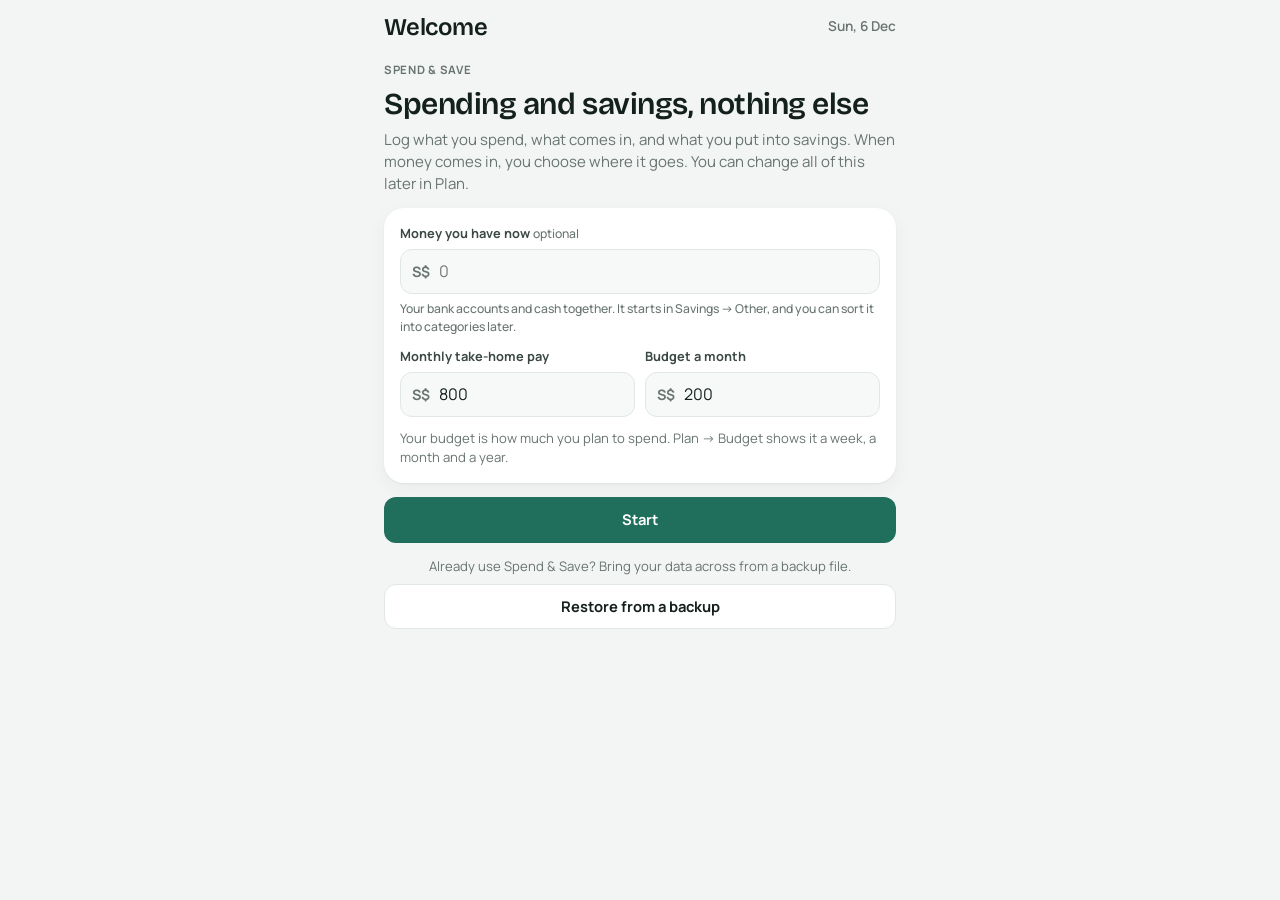
==== index.html @ 97052a45 "Add Spend & Save phone app A standalone budgeting web app that installs to the Home Screen and keeps" ====
<!doctype html>
<html lang="en" data-standalone="1">
<head>
<meta charset="utf-8">
<meta name="viewport" content="width=device-width, initial-scale=1, viewport-fit=cover">
<meta name="description" content="See all your money, what you can spend today, and what to set aside for your goals.">
<meta name="theme-color" content="#f2f5f3" media="(prefers-color-scheme: light)">
<meta name="theme-color" content="#0e1311" media="(prefers-color-scheme: dark)">
<meta name="apple-mobile-web-app-capable" content="yes">
<meta name="mobile-web-app-capable" content="yes">
<meta name="apple-mobile-web-app-status-bar-style" content="default">
<meta name="apple-mobile-web-app-title" content="Spend &amp; Save">
<link rel="manifest" href="manifest.webmanifest">
<link rel="icon" type="image/png" href="icon-192.png">
<link rel="apple-touch-icon" href="apple-touch-icon.png">
<style>:root{color-scheme:light;box-sizing:border-box;padding-top:env(safe-area-inset-top,0px);padding-bottom:env(safe-area-inset-bottom,0px)}html{scroll-padding-top:env(safe-area-inset-top,0px);-webkit-text-size-adjust:100%}body{margin:0;padding:0;font:14px -apple-system,BlinkMacSystemFont,sans-serif}img{max-width:100%}[hidden]:not([hidden=until-found i]){display:none!important}</style>
<title>Spend &amp; Save</title>
<link rel="preconnect" href="https://fonts.googleapis.com">
<link rel="preconnect" href="https://fonts.gstatic.com" crossorigin>
<link rel="stylesheet" href="https://fonts.googleapis.com/css2?family=Bricolage+Grotesque:opsz,wght@12..96,500..700&family=Manrope:wght@400..700&display=swap">
<style>
/* Layout: one phone-width column. Spending leads as a big "left to spend" number; Savings sits below as a list of
   subcategories that hold money; spending labels come after with a Today/Week/Month toggle. Tab bar fixed at the bottom. */
:root{
  --bg:#f2f5f3; --surface:#ffffff; --surface-2:#f7f9f8; --ink:#14201b; --ink-2:#3b4843; --muted:#68746f; --line:#e1e7e4; --track:#e7ece9;
  --accent:#1f6f5c; --accent-ink:#ffffff; --accent-soft:#e1efe9;
  --warn:#9a6200; --warn-soft:#fbf1dc; --over:#c0352f; --over-soft:#fbe7e5; --good:#1f7a45;
  --p0:#1b8a6e; --p1:#5a63d8; --p2:#d4651c; --p3:#6250d6; --p4:#d55181; --p5:#2a78d6; --p6:#8a9691;
  --c0:#2a78d6; --c1:#eb6834; --c2:#1baf7a; --c3:#eda100; --c4:#e87ba4; --c5:#008300; --c6:#6250d6; --c7:#e34948; --c8:#98a29e;
  --shadow:0 1px 2px rgba(20,32,27,.05),0 6px 20px rgba(20,32,27,.045);
  --f-display:"Bricolage Grotesque","Avenir Next",system-ui,sans-serif;
  --f-body:"Manrope",system-ui,-apple-system,"Segoe UI",sans-serif;
  --r-card:20px; --r-ctl:12px;
}
@media (prefers-color-scheme: dark){:root:not([data-theme="light"]){
  --bg:#0e1311; --surface:#161d1a; --surface-2:#1b2420; --ink:#e5ebe8; --ink-2:#c0cac6; --muted:#8e9a95; --line:#25302b; --track:#222c28;
  --accent:#5fbfa6; --accent-ink:#0b1a15; --accent-soft:#183029;
  --warn:#e3a640; --warn-soft:#2d2616; --over:#ef7d74; --over-soft:#36201e; --good:#5cc486;
  --p0:#2f9c82; --p1:#7177e0; --p2:#d95926; --p3:#9085e9; --p4:#d55181; --p5:#3987e5; --p6:#6f7a76;
  --c0:#3987e5; --c1:#d95926; --c2:#199e70; --c3:#c98500; --c4:#d55181; --c5:#2f9a2f; --c6:#9085e9; --c7:#e66767; --c8:#6f7a76;
  --shadow:0 1px 2px rgba(0,0,0,.3),0 6px 20px rgba(0,0,0,.18);
  color-scheme:dark;
}}
:root[data-theme="dark"]{
  --bg:#0e1311; --surface:#161d1a; --surface-2:#1b2420; --ink:#e5ebe8; --ink-2:#c0cac6; --muted:#8e9a95; --line:#25302b; --track:#222c28;
  --accent:#5fbfa6; --accent-ink:#0b1a15; --accent-soft:#183029;
  --warn:#e3a640; --warn-soft:#2d2616; --over:#ef7d74; --over-soft:#36201e; --good:#5cc486;
  --p0:#2f9c82; --p1:#7177e0; --p2:#d95926; --p3:#9085e9; --p4:#d55181; --p5:#3987e5; --p6:#6f7a76;
  --c0:#3987e5; --c1:#d95926; --c2:#199e70; --c3:#c98500; --c4:#d55181; --c5:#2f9a2f; --c6:#9085e9; --c7:#e66767; --c8:#6f7a76;
  --shadow:0 1px 2px rgba(0,0,0,.3),0 6px 20px rgba(0,0,0,.18);
  color-scheme:dark;
}
*,*::before,*::after{box-sizing:border-box}
body{background:var(--bg);color:var(--ink);font:15px/1.45 var(--f-body);-webkit-font-smoothing:antialiased;-webkit-tap-highlight-color:transparent}
body::before{content:"";position:fixed;inset:0 0 auto;height:env(safe-area-inset-top,0px);z-index:10;background:var(--bg)}
body.sheet-open{overflow:hidden}
button,input,select,textarea{font:inherit;color:inherit}
button{cursor:pointer}
:focus-visible{outline:2px solid var(--accent);outline-offset:2px}
h1,h2,h3{margin:0;text-wrap:balance}
p{margin:0}
.wrap{max-width:34rem;margin:0 auto;padding-left:max(16px,env(safe-area-inset-left,0px));padding-right:max(16px,env(safe-area-inset-right,0px))}
.num{font-variant-numeric:tabular-nums}

.top{position:sticky;top:env(safe-area-inset-top,0px);z-index:5;background:color-mix(in srgb,var(--bg) 92%,transparent);backdrop-filter:blur(10px);-webkit-backdrop-filter:blur(10px)}
.top-in{display:flex;align-items:center;justify-content:space-between;gap:12px;padding-block:14px 10px}
.top h1{font:600 1.5rem/1.1 var(--f-display);letter-spacing:-.01em}
.top-date{color:var(--muted);font-size:.85rem;font-weight:600}
main.wrap{padding-block:4px calc(96px + env(safe-area-inset-bottom,0px));display:flex;flex-direction:column;gap:14px}
body[data-mode="onboard"] main.wrap,body[data-mode="loading"] main.wrap,body[data-mode="error"] main.wrap{padding-bottom:40px}

.tabs{position:fixed;left:0;right:0;bottom:0;z-index:6;background:var(--surface);border-top:1px solid var(--line);padding-bottom:env(safe-area-inset-bottom,0px)}
body[data-mode="onboard"] .tabs,body[data-mode="loading"] .tabs,body[data-mode="error"] .tabs{display:none}
.tabs-in{display:grid;grid-template-columns:repeat(5,1fr);align-items:end;padding-block:6px}
.tab{display:flex;flex-direction:column;align-items:center;gap:2px;background:none;border:0;padding:6px 0 4px;color:var(--muted);font-size:.7rem;font-weight:600;border-radius:12px}
.tab svg{width:22px;height:22px}
.tab[aria-current="page"]{color:var(--accent)}
.tab-add{align-self:center}
.tab-add span.plus{display:grid;place-items:center;width:48px;height:48px;border-radius:16px;background:var(--accent);color:var(--accent-ink);box-shadow:0 4px 14px color-mix(in srgb,var(--accent) 35%,transparent)}
.tab-add span.plus svg{width:24px;height:24px}

.card{background:var(--surface);border-radius:var(--r-card);box-shadow:var(--shadow);padding:16px;display:flex;flex-direction:column;gap:12px;min-width:0}
.card-head{display:flex;align-items:baseline;justify-content:space-between;gap:10px}
.card-head h2{font:600 1rem/1.25 var(--f-body)}
.card-head .link{background:none;border:0;padding:4px 0;color:var(--accent);font-weight:700;font-size:.85rem}
.eyebrow{font-size:.72rem;font-weight:700;letter-spacing:.06em;text-transform:uppercase;color:var(--muted)}
.muted{color:var(--muted)}
.small{font-size:.82rem}
.banner{border-radius:14px;padding:10px 12px;font-size:.84rem;line-height:1.4;background:var(--accent-soft);color:var(--ink-2)}
.banner b{color:var(--ink)}
.warnbox{border-radius:14px;padding:10px 12px;font-size:.86rem;line-height:1.4;background:var(--over-soft);color:var(--over);display:flex;gap:8px;align-items:flex-start}
.warnbox svg{width:18px;height:18px;flex:none;margin-top:1px}
.warnbox.soft{background:var(--warn-soft);color:var(--warn)}

.pnav{display:flex;align-items:center;justify-content:space-between;gap:8px}
.pnav-label{display:flex;flex-direction:column;align-items:center;text-align:center;min-width:0}
.pnav-label b{font-weight:700;font-size:.98rem}
.pnav-label span{font-size:.78rem;color:var(--muted);font-weight:600}
.icon-btn{display:grid;place-items:center;width:36px;height:36px;border-radius:12px;border:1px solid var(--line);background:var(--surface);color:var(--ink-2)}
.icon-btn:disabled{opacity:.35;cursor:default}
.icon-btn svg{width:18px;height:18px}

.hero{background:var(--surface);border-radius:24px;box-shadow:var(--shadow);padding:20px 18px 16px;display:flex;flex-direction:column;gap:8px}
.hero-top{display:flex;align-items:center;justify-content:space-between;gap:10px}
.grp-name{display:inline-flex;align-items:center;gap:8px;font-weight:700;font-size:.86rem}
.hero-num{font:600 clamp(2.9rem,14vw,3.6rem)/1 var(--f-display);letter-spacing:-.025em;font-variation-settings:"opsz" 96}
.hero-num .cur,.big .cur{font-size:.42em;letter-spacing:0;margin-right:.12em;vertical-align:.95em;color:var(--muted);font-weight:600}
.hero-num.neg{color:var(--over)}
.flow{display:grid;grid-template-columns:1fr auto;gap:4px 12px;font-size:.86rem;border-top:1px solid var(--line);padding-top:10px}
.flow span:nth-child(even){text-align:right;font-variant-numeric:tabular-nums;font-weight:650}
.flow .tot{font-weight:800}
.big{font:600 2.3rem/1.05 var(--f-display);letter-spacing:-.02em;font-variation-settings:"opsz" 96}

.dot{width:10px;height:10px;border-radius:99px;flex:none;background:var(--c8);display:inline-block}
.c0{background:var(--c0)}.c1{background:var(--c1)}.c2{background:var(--c2)}.c3{background:var(--c3)}.c4{background:var(--c4)}.c5{background:var(--c5)}.c6{background:var(--c6)}.c7{background:var(--c7)}.c8{background:var(--c8)}
.pc0{background:var(--p0)}.pc1{background:var(--p1)}.pc2{background:var(--p2)}.pc3{background:var(--p3)}.pc4{background:var(--p4)}.pc5{background:var(--p5)}.pc6{background:var(--p6)}
.bar{position:relative;display:block;height:8px;border-radius:99px;background:var(--track)}
.bar>i{display:block;height:100%;max-width:100%;border-radius:99px;background:var(--accent)}
.bar.warn>i{background:var(--warn)}
.bar.over>i{background:var(--over)}
.bar.thin{height:6px}
.status{display:flex;align-items:center;gap:5px;font-size:.8rem;font-weight:700;color:var(--muted)}
.status svg{width:15px;height:15px;flex:none}
.status.warn{color:var(--warn)} .status.over{color:var(--over)} .status.ok{color:var(--good)}

/* savings rows */
.sv-total{display:flex;align-items:baseline;justify-content:space-between;gap:10px;flex-wrap:wrap}
.sv-total b{font:600 1.7rem/1.1 var(--f-display);letter-spacing:-.01em}
.sv-total .d{font-size:.8rem;font-weight:700;color:var(--muted)}
.sv-total .d.add{color:var(--good)} .sv-total .d.less{color:var(--over)}
.sv-row{display:grid;grid-template-columns:auto 1fr auto;align-items:center;gap:3px 10px;padding:10px 0;border:0;border-top:1px solid var(--line);background:none;text-align:left;width:100%}
.sv-row:first-child{border-top:0;padding-top:2px}
.sv-row .nm{font-weight:650;min-width:0;overflow:hidden;text-overflow:ellipsis;white-space:nowrap}
.sv-row .val{font-weight:700;font-variant-numeric:tabular-nums;white-space:nowrap}
.sv-row .val.add{color:var(--good)} .sv-row .val.less{color:var(--over)} .sv-row .val.neg{color:var(--over)}
.sv-row .sub,.sv-row .bar{grid-column:2/-1}
.sv-row .sub{font-size:.78rem;color:var(--muted);font-weight:600}

/* label rows */
.cats{display:flex;flex-direction:column}
.cat-row{display:grid;grid-template-columns:auto 1fr auto;align-items:center;gap:4px 10px;padding:10px 0;border:0;border-top:1px solid var(--line);background:none;text-align:left;width:100%}
.cat-row:first-child{border-top:0;padding-top:2px}
.cat-name{font-weight:650;min-width:0;overflow:hidden;text-overflow:ellipsis;white-space:nowrap}
.cat-amt{font-size:.85rem;color:var(--muted);font-variant-numeric:tabular-nums;white-space:nowrap}
.cat-amt b{color:var(--ink);font-weight:700}
.cat-row .bar,.cat-row .cat-sub{grid-column:1/-1}
.cat-row .bar>i{background:var(--p1)}
.cat-sub{display:flex;align-items:center;gap:5px;font-size:.78rem;color:var(--muted);font-weight:600}
.result-sum{display:flex;justify-content:space-between;gap:10px;font-size:.82rem;color:var(--muted);font-weight:600;flex-wrap:wrap}

.txs{display:flex;flex-direction:column}
.tx{display:grid;grid-template-columns:auto 1fr auto;align-items:center;gap:12px;padding:10px 0;border:0;border-top:1px solid var(--line);background:none;text-align:left;width:100%}
.txs .tx:first-child,.day-head+.tx{border-top:0}
.tx-ico{width:34px;height:34px;border-radius:11px;display:grid;place-items:center;background:var(--surface-2)}
.tx-ico .dot{width:11px;height:11px}
.tx-ico svg{width:16px;height:16px}
.tx-ico.inc{color:var(--good);background:color-mix(in srgb,var(--good) 13%,transparent)}
.tx-ico.mov{color:var(--accent);background:var(--accent-soft)}
.tx-main{display:flex;flex-direction:column;min-width:0}
.tx-title{font-weight:650;white-space:nowrap;overflow:hidden;text-overflow:ellipsis}
.tx-sub{font-size:.78rem;color:var(--muted);white-space:nowrap;overflow:hidden;text-overflow:ellipsis}
.tx-amt{font-weight:700;font-variant-numeric:tabular-nums;white-space:nowrap}
.tx-amt.inc{color:var(--good)}
.tx-amt.mov{color:var(--muted);font-weight:650}
.tx-amt.fromsave{color:var(--over)}
.day-head{display:flex;justify-content:space-between;padding:14px 0 4px;font-size:.78rem;font-weight:700;color:var(--muted);border-top:1px solid var(--line)}
.txs .day-head:first-child{border-top:0;padding-top:0}
.empty{display:flex;flex-direction:column;align-items:center;text-align:center;gap:8px;padding:22px 10px;color:var(--muted);font-size:.9rem}
.empty b{color:var(--ink);font-size:1rem}

.btn{display:inline-flex;align-items:center;justify-content:center;gap:8px;border-radius:var(--r-ctl);border:1px solid transparent;padding:11px 16px;font-weight:700;font-size:.92rem;background:var(--accent);color:var(--accent-ink);min-height:44px}
.btn.ghost{background:var(--surface);color:var(--ink);border-color:var(--line)}
.btn.soft{background:var(--accent-soft);color:var(--accent)}
.btn.danger{background:var(--over-soft);color:var(--over)}
.btn.small{min-height:34px;padding:6px 12px;font-size:.82rem;border-radius:10px}
.btn.block{width:100%}
.btn:disabled{opacity:.5;cursor:default}
.btn-row{display:flex;gap:8px;flex-wrap:wrap}
.btn-row .btn{flex:1 1 auto}
.linkbtn{background:none;border:0;padding:4px 2px;color:var(--accent);font-weight:700;font-size:.82rem;text-align:left}
.linkbtn.muted{color:var(--muted)}
.linkbtn.danger{color:var(--over)}

.seg{display:flex;background:var(--track);border-radius:12px;padding:3px;gap:2px}
.seg button{flex:1;border:0;background:none;border-radius:9px;padding:8px 6px;font-weight:700;font-size:.84rem;color:var(--muted);white-space:nowrap;min-width:0;overflow:hidden;text-overflow:ellipsis}
.seg button[aria-pressed="true"]{background:var(--surface);color:var(--ink);box-shadow:0 1px 3px rgba(0,0,0,.08)}
.seg.mini{padding:2px;border-radius:10px}
.seg.mini button{padding:6px 8px;font-size:.8rem;border-radius:8px}
.chips{display:flex;flex-wrap:wrap;gap:8px}
.chip{display:inline-flex;align-items:center;gap:7px;border:1px solid var(--line);background:var(--surface);border-radius:99px;padding:7px 12px;font-size:.84rem;font-weight:650;color:var(--ink-2)}
.chip[aria-pressed="true"]{border-color:var(--accent);background:var(--accent-soft);color:var(--ink)}
.chip.new{border-style:dashed;color:var(--accent)}
.pick{display:grid;grid-template-columns:repeat(auto-fit,minmax(9rem,1fr));gap:8px}
.pick button{display:flex;flex-direction:column;align-items:flex-start;gap:2px;border:1px solid var(--line);background:var(--surface);border-radius:14px;padding:10px 12px;text-align:left}
.pick button[aria-pressed="true"]{border-color:var(--accent);background:var(--accent-soft)}
.pick b{display:flex;align-items:center;gap:7px;font-size:.88rem}
.pick span{font-size:.78rem;color:var(--muted);font-variant-numeric:tabular-nums}

.field{display:flex;flex-direction:column;gap:6px;min-width:0}
.field>span,.field>label{font-size:.8rem;font-weight:700;color:var(--ink-2)}
.field .hint{font-size:.76rem;color:var(--muted);font-weight:500}
.input,select.input{width:100%;min-height:44px;border:1px solid var(--line);border-radius:var(--r-ctl);background:var(--surface-2);padding:10px 12px;font-size:16px}
.input:focus{border-color:var(--accent);outline:none;box-shadow:0 0 0 3px color-mix(in srgb,var(--accent) 22%,transparent)}
.money-in{position:relative}
.money-in .input{padding-left:38px}
.money-in::before{content:attr(data-sym);position:absolute;left:12px;top:50%;transform:translateY(-50%);color:var(--muted);font-weight:700;font-size:.9rem;pointer-events:none}
.amount-big{display:flex;align-items:baseline;gap:6px;border-bottom:2px solid var(--line);padding-bottom:6px}
.amount-big:focus-within{border-color:var(--accent)}
.amount-big span{font:600 1.4rem var(--f-display);color:var(--muted)}
.amount-big input{flex:1;min-width:0;border:0;background:none;font:600 2.6rem/1.1 var(--f-display);letter-spacing:-.02em;padding:0;outline:none}
.grid2{display:grid;grid-template-columns:1fr 1fr;gap:10px}
.form{display:flex;flex-direction:column;gap:14px}
.split-show{display:grid;grid-template-columns:1fr auto;gap:6px 12px;font-size:.88rem;border-radius:14px;background:var(--surface-2);padding:12px}
.split-show span:nth-child(even){text-align:right;font-weight:700;font-variant-numeric:tabular-nums}

#sheet-root{position:fixed;inset:0;z-index:20}
.sheet-backdrop{position:absolute;inset:0;background:rgba(8,14,12,.42);opacity:0;transition:opacity .2s}
.sheet{position:absolute;left:0;right:0;bottom:0;margin:0 auto;max-width:34rem;max-height:92%;overflow:auto;overscroll-behavior:contain;background:var(--surface);border-radius:24px 24px 0 0;padding:8px max(18px,env(safe-area-inset-right,0px)) calc(20px + env(safe-area-inset-bottom,0px)) max(18px,env(safe-area-inset-left,0px));transform:translateY(24px);opacity:0;transition:transform .22s ease,opacity .2s}
#sheet-root.open .sheet-backdrop{opacity:1}
#sheet-root.open .sheet{transform:none;opacity:1}
.sheet-grab{width:40px;height:5px;border-radius:99px;background:var(--line);margin:2px auto 10px}
.sheet-head{display:flex;align-items:center;justify-content:space-between;gap:10px;margin-bottom:12px}
.sheet-head h2{font:600 1.25rem/1.2 var(--f-display)}

.list-edit{display:flex;flex-direction:column;gap:12px}
.sc-edit{display:grid;grid-template-columns:auto 1fr;gap:8px;align-items:center;padding-bottom:12px;border-bottom:1px solid var(--line)}
.sc-edit:last-child{border-bottom:0;padding-bottom:0}
.sc-edit .more{grid-column:2/-1;display:grid;grid-template-columns:1fr 1fr;gap:8px}
.sc-edit .more .field>span{font-size:.74rem}
.sc-edit .more .input{min-height:38px;padding:7px 10px;font-size:15px}
.sc-edit .more .money-in .input{padding-left:34px}
.sc-edit .acts{grid-column:2/-1;display:flex;gap:10px;flex-wrap:wrap;align-items:center}
.cat-link{display:flex;justify-content:space-between;align-items:center;gap:12px;width:100%;padding:12px 0;background:none;border:0;border-top:1px solid var(--line);text-align:left}
.cat-link:first-child{border-top:0;padding-top:0}
.cat-link .t{display:flex;flex-direction:column;min-width:0}
.cat-link .t b{display:flex;align-items:center;gap:8px;font-weight:650}
.cat-link .t span{font-size:.8rem;color:var(--muted)}
.cat-link>svg{width:18px;height:18px;color:var(--muted);flex:none}
.swatches{display:flex;gap:10px;flex-wrap:wrap}
.swatch{width:34px;height:34px;border-radius:99px;border:2px solid transparent;padding:0;box-shadow:inset 0 0 0 3px var(--surface)}
.swatch[aria-pressed="true"]{border-color:var(--ink)}
.sub-row{display:grid;grid-template-columns:1fr auto;gap:2px 10px;align-items:center;padding:10px 0;border-top:1px solid var(--line)}
.sub-row:first-child{border-top:0;padding-top:0}
.sub-row .nm{font-weight:650;background:none;border:0;padding:0;text-align:left}
.sub-row .due{font-size:.78rem;color:var(--muted);font-weight:600}
.sub-row .due.soon{color:var(--warn)} .sub-row .due.late{color:var(--over)}
.sub-row .right{grid-row:1/3;grid-column:2;display:flex;align-items:center;gap:10px}
.setting-row{display:flex;justify-content:space-between;align-items:center;gap:12px;padding:12px 0;border-top:1px solid var(--line)}
.setting-row:first-child{border-top:0;padding-top:0}
.setting-row .t{display:flex;flex-direction:column;min-width:0}
.setting-row .t b{font-weight:650}
.setting-row .t span{font-size:.8rem;color:var(--muted)}

.tiles{display:grid;grid-template-columns:1fr 1fr;gap:10px}
.tile{background:var(--surface);border-radius:18px;box-shadow:var(--shadow);padding:14px;display:flex;flex-direction:column;gap:3px;min-width:0}
.tile .v{font:600 1.45rem/1.15 var(--f-display);letter-spacing:-.01em;white-space:nowrap;overflow:hidden;text-overflow:ellipsis}
.tile .d{font-size:.76rem;font-weight:700;color:var(--muted)}
.d.up-bad,.d.down-bad{color:var(--over)} .d.up-good,.d.down-good{color:var(--good)}
.chart{width:100%;height:auto;display:block;overflow:visible}
.chart text{font-family:var(--f-body)}
.ax{fill:var(--muted);font-size:10.5px;font-weight:600}
.lbl{fill:var(--ink-2);font-size:11px;font-weight:700}
.grid-l{stroke:var(--line);stroke-width:1}
.base-l{stroke:var(--muted);stroke-width:1;opacity:.6}
.hit{fill:transparent}
.hit:hover,.hit.on{fill:color-mix(in srgb,var(--ink) 5%,transparent)}
.ibar-row{display:grid;grid-template-columns:1fr auto;gap:4px 10px;padding:8px 0;border-top:1px solid var(--line)}
.ibar-row:first-child{border-top:0;padding-top:0}
.ibar-row .nm{display:flex;align-items:center;gap:8px;font-weight:650;font-size:.9rem;min-width:0}
.ibar-row .nm span{overflow:hidden;text-overflow:ellipsis;white-space:nowrap}
.ibar-row .val{font-size:.84rem;font-variant-numeric:tabular-nums;color:var(--muted);white-space:nowrap}
.ibar-row .val b{color:var(--ink)}
.ibar-row .bar{grid-column:1/-1}
.ibar-row .bar>i{background:var(--p1)}
details.tbl summary{cursor:pointer;font-size:.8rem;color:var(--accent);font-weight:700}
.tbl-wrap{overflow-x:auto;margin-top:8px}
table.data{border-collapse:collapse;width:100%;font-size:.82rem;font-variant-numeric:tabular-nums}
table.data th,table.data td{padding:6px 8px;border-bottom:1px solid var(--line);text-align:right;white-space:nowrap}
table.data th:first-child,table.data td:first-child{text-align:left}
.movers{display:flex;flex-direction:column;gap:8px;font-size:.88rem}
.movers div{display:flex;justify-content:space-between;gap:10px}

.search{position:relative}
.search svg{position:absolute;left:12px;top:50%;transform:translateY(-50%);width:18px;height:18px;color:var(--muted);pointer-events:none}
.search .input{padding-left:40px}
.filters{display:flex;flex-direction:column;gap:10px}
.filter-row{display:grid;grid-template-columns:1fr 1fr;gap:8px}
.filter-row select.input,select.input.slim{min-height:40px;padding:8px 10px;font-size:14px}

#toast{position:fixed;left:50%;bottom:calc(88px + env(safe-area-inset-bottom,0px));transform:translate(-50%,12px);z-index:30;max-width:min(30rem,calc(100% - 32px));background:var(--ink);color:var(--bg);padding:11px 16px;border-radius:14px;font-size:.88rem;font-weight:600;opacity:0;pointer-events:none;transition:opacity .2s,transform .2s;box-shadow:0 8px 24px rgba(0,0,0,.2)}
#toast.show{opacity:1;transform:translate(-50%,0)}
#toast.warn{background:var(--warn-soft);color:var(--warn);border:1px solid color-mix(in srgb,var(--warn) 40%,transparent)}
#toast.over{background:var(--over-soft);color:var(--over);border:1px solid color-mix(in srgb,var(--over) 40%,transparent)}
#tip{position:fixed;z-index:25;pointer-events:none;background:var(--ink);color:var(--bg);font-size:.78rem;font-weight:600;padding:7px 10px;border-radius:10px;max-width:16rem;box-shadow:0 6px 18px rgba(0,0,0,.18);white-space:pre-line}
.skel{border-radius:var(--r-card);background:var(--surface);box-shadow:var(--shadow);padding:20px;display:flex;flex-direction:column;gap:12px}
.skel i{display:block;height:12px;border-radius:99px;background:var(--track)}
.skel i.big{height:44px;width:60%;border-radius:12px}
.ob-hero{display:flex;flex-direction:column;gap:8px;padding-top:8px}
.ob-hero h2{font:600 1.9rem/1.12 var(--f-display);letter-spacing:-.015em}
/* goals, planned spending, income */
.goal-in{display:grid;grid-template-columns:1fr 7.5rem;gap:10px;align-items:center;padding:8px 0;border-top:1px solid var(--line)}
.goal-in:first-child{border-top:0;padding-top:0}
.goal-in .nm{display:flex;flex-direction:column;min-width:0}
.goal-in .nm b{display:flex;align-items:center;gap:8px;font-weight:650;font-size:.9rem}
.goal-in .nm span{font-size:.76rem;color:var(--muted)}
.goal-in .money-in .input{min-height:40px;padding:8px 10px 8px 34px;font-size:15px}
.proj{border-top:1px solid var(--line);padding-top:10px;display:flex;flex-direction:column;gap:6px}
.sv-row .tag{font-size:.68rem;font-weight:700;color:var(--accent);background:var(--accent-soft);border-radius:6px;padding:1px 6px;margin-left:6px;vertical-align:2px}
details.done summary{cursor:pointer;font-size:.82rem;font-weight:700;color:var(--muted)}
.segbar{display:flex;gap:2px;height:12px;border-radius:99px;overflow:hidden;background:var(--track)}
.segbar i{display:block;height:100%}
.legend{display:flex;flex-wrap:wrap;justify-content:space-between;gap:6px 14px;font-size:.82rem;color:var(--ink-2);font-weight:600}
.legend span{display:inline-flex;align-items:center;gap:6px}
.key{width:9px;height:9px;border-radius:99px;flex:none;display:inline-block}
.bal{background:var(--surface);border-radius:24px;box-shadow:var(--shadow);padding:18px;display:flex;flex-direction:column;gap:10px;border:0;text-align:left;width:100%}
.bal .hero-num{font-size:clamp(2.4rem,11vw,3rem)}
.pct-in{position:relative}
.pct-in::after{content:"%";position:absolute;right:12px;top:50%;transform:translateY(-50%);color:var(--muted);font-weight:700;pointer-events:none}
.goal-in .pct-in .input{min-height:40px;padding:8px 28px 8px 10px;font-size:15px}
/* insights range picker, budget rows */
.seg.range button{flex:1 1 auto;padding:8px 4px;font-size:.8rem}
.bud-row{display:grid;grid-template-columns:1fr 7.5rem;gap:6px 10px;align-items:center;padding:12px 0;border-top:1px solid var(--line)}
.bud-row:first-child{border-top:0;padding-top:0}
.bud-row .nm{display:flex;flex-direction:column;min-width:0}
.bud-row .nm b{font-weight:650;font-size:.92rem}
.bud-row .nm span{font-size:.76rem;color:var(--muted);font-weight:600}
.bud-row .money-in .input{min-height:40px;padding:8px 10px 8px 34px;font-size:15px}
.bud-stat{grid-column:1/-1;display:flex;flex-direction:column;gap:6px}
.bud-stat p{font-size:.8rem;color:var(--muted);font-weight:600}
.bud-stat p b{color:var(--ink)}
.bud-stat p.over{color:var(--over)}
.bud-part{display:flex;flex-direction:column;gap:8px}
.bud-part+.bud-part{border-top:1px solid var(--line);padding-top:12px}
.trio{display:grid;grid-template-columns:repeat(3,minmax(0,1fr));gap:8px}
.trio>div,.trio>span{display:flex;flex-direction:column;gap:2px;background:var(--surface-2);border-radius:14px;padding:9px 10px;min-width:0}
.avail-num{display:flex;align-items:baseline;gap:8px;flex-wrap:wrap}
.avail-num b{font:600 2.3rem/1.05 var(--f-display);letter-spacing:-.02em}
.avail-num b.neg{color:var(--over)}
.avail-num span{font-size:.86rem;color:var(--muted);font-weight:650}
.sheet-sec{border-top:1px solid var(--line);padding-top:14px;display:flex;flex-direction:column;gap:8px}
.hbars{display:flex;flex-direction:column}
.hbars .ibar-row .val b{font-weight:700}
.aside-total{display:flex;align-items:baseline;gap:8px;flex-wrap:wrap}
.aside-total b{font:600 1.7rem/1.1 var(--f-display);letter-spacing:-.015em}
.aside-total span{font-size:.84rem;color:var(--muted);font-weight:650}
.avail .bud-part{border-top:1px solid var(--line);padding-top:12px}
details.more{display:flex;flex-direction:column}
details.more>summary{cursor:pointer;list-style:none;display:flex;align-items:center;justify-content:center;gap:6px;padding:10px;border-radius:var(--r-ctl);background:var(--surface);box-shadow:var(--shadow);font-weight:700;font-size:.88rem;color:var(--accent)}
details.more>summary::-webkit-details-marker{display:none}
details.more>summary::after{content:"▾";font-size:.8rem}
details.more[open]>summary::after{content:"▴"}
details.more[open]>summary{margin-bottom:14px}
details.more>.more-in{display:flex;flex-direction:column;gap:14px}
details.mf>summary{box-shadow:none;background:none;padding:4px 0;justify-content:flex-start;font-size:.82rem}
details.mf[open]>summary{margin-bottom:8px}
details.mf>.more-in{gap:10px}
.trio b{font:600 1.1rem/1.15 var(--f-display);letter-spacing:-.01em;white-space:nowrap;overflow:hidden;text-overflow:ellipsis}
.trio span{font-size:.74rem;color:var(--muted);font-weight:700}
.bud-left{font-size:.86rem;color:var(--muted);font-weight:650}
.bud-left b{font:600 1.6rem/1.1 var(--f-display);letter-spacing:-.015em;color:var(--ink);margin-right:4px}
.bud-left.over b{color:var(--over)}
/* Phone-friendly sizes: everything you tap is at least 44px, and fields use 16px text so iPhone doesn't zoom in. */
.seg button,.chip,.btn,.btn.small,.icon-btn,.swatch{min-height:44px}
.icon-btn,.swatch{width:44px;height:44px}
.seg button{min-width:44px}
.link,.linkbtn,.card-head .link{display:inline-flex;align-items:center;min-height:44px;min-width:44px;padding:0 4px}
.card-head{align-items:center}
.sub-row .nm{display:flex;align-items:center;min-height:44px}
.sv-row,.ibar-row[role="button"],.cat-link{min-height:48px}
summary{display:flex;align-items:center;min-height:44px}
input.input,select.input,textarea.input,.amount-big input{font-size:16px!important}
.amount-big input{font-size:2.6rem!important}
.ob-restore{display:flex;flex-direction:column;gap:8px;text-align:center}
.switch{flex:none;position:relative;width:60px;min-height:44px;border:0;background:none;padding:0}
.switch::before{content:"";position:absolute;left:4px;right:4px;top:50%;height:30px;transform:translateY(-50%);border-radius:99px;background:var(--track);box-shadow:inset 0 0 0 1px var(--line);transition:background .15s}
.switch::after{content:"";position:absolute;left:8px;top:50%;width:22px;height:22px;transform:translateY(-50%);border-radius:50%;background:var(--surface);box-shadow:0 1px 3px rgba(0,0,0,.25);transition:left .15s}
.switch[aria-checked="true"]::before{background:var(--accent);box-shadow:none}
.switch[aria-checked="true"]::after{left:30px}
@media (prefers-reduced-motion:reduce){*{transition:none!important;animation:none!important}}
</style>
</head>
<body>
<header class="top"><div class="wrap top-in"><h1 id="top-title">Spend &amp; Save</h1><span class="top-date" id="top-date"></span></div></header>
<main class="wrap" id="view" aria-live="polite"></main>
<nav class="tabs" aria-label="Sections"><div class="wrap tabs-in">
  <button class="tab" data-act="go" data-view="home"><svg viewBox="0 0 24 24" fill="none" stroke="currentColor" stroke-width="1.8" stroke-linecap="round" stroke-linejoin="round"><path d="M4 11l8-6.5L20 11v8.5a1 1 0 0 1-1 1h-4.5v-6h-5v6H5a1 1 0 0 1-1-1z"/></svg>Home</button>
  <button class="tab" data-act="go" data-view="activity"><svg viewBox="0 0 24 24" fill="none" stroke="currentColor" stroke-width="1.8" stroke-linecap="round"><path d="M8 6.5h12M8 12h12M8 17.5h12"/><circle cx="4" cy="6.5" r="1" fill="currentColor"/><circle cx="4" cy="12" r="1" fill="currentColor"/><circle cx="4" cy="17.5" r="1" fill="currentColor"/></svg>Activity</button>
  <button class="tab tab-add" data-act="add" aria-label="Add spending, money in or a move"><span class="plus"><svg viewBox="0 0 24 24" fill="none" stroke="currentColor" stroke-width="2.2" stroke-linecap="round"><path d="M12 5v14M5 12h14"/></svg></span></button>
  <button class="tab" data-act="go" data-view="insights"><svg viewBox="0 0 24 24" fill="none" stroke="currentColor" stroke-width="1.8" stroke-linecap="round"><path d="M5 20V12M10 20V6M15 20v-9M20 20V9"/></svg>Insights</button>
  <button class="tab" data-act="go" data-view="plan"><svg viewBox="0 0 24 24" fill="none" stroke="currentColor" stroke-width="1.8" stroke-linecap="round"><path d="M4 7h9M17 7h3M4 17h3M11 17h9"/><circle cx="15" cy="7" r="2"/><circle cx="9" cy="17" r="2"/></svg>Plan</button>
</div></nav>
<div id="sheet-root" hidden></div>
<div id="toast" role="status" aria-live="polite"></div>
<div id="tip" hidden></div>

<script>
(() => {
'use strict';

/* ---------- helpers ---------- */
const $ = (s, el = document) => el.querySelector(s);
const $$ = (s, el = document) => [...el.querySelectorAll(s)];
const esc = s => String(s ?? '').replace(/[&<>"']/g, c => ({'&':'&amp;','<':'&lt;','>':'&gt;','"':'&quot;',"'":'&#39;'}[c]));
const newId = (p = 't') => p + Date.now().toString(36) + Math.random().toString(36).slice(2, 7);
const clone = o => JSON.parse(JSON.stringify(o));
const stable = o => JSON.stringify(o, (k, v) => v && typeof v === 'object' && !Array.isArray(v) ? Object.keys(v).sort().reduce((a, x) => (a[x] = v[x], a), {}) : v);
const r2 = n => Math.round((+n + Number.EPSILON) * 100) / 100;
const sum = a => a.reduce((x, y) => x + (+y || 0), 0);
const parseMoney = v => { if (typeof v === 'number') return v; const n = parseFloat(String(v ?? '').replace(/[^0-9.\-]/g, '')); return isFinite(n) ? n : 0; };
const MONTHS = ['January','February','March','April','May','June','July','August','September','October','November','December'];
const MON = MONTHS.map(m => m.slice(0, 3));
const DOW = ['Sun','Mon','Tue','Wed','Thu','Fri','Sat'];
const pad = n => String(n).padStart(2, '0');
const ymd = (y, m, d) => `${y}-${pad(m)}-${pad(d)}`;
const parts = s => s.split('-').map(Number);
const toDate = s => { const [y, m, d] = parts(s); return new Date(y, m - 1, d); };
const fromDate = dt => ymd(dt.getFullYear(), dt.getMonth() + 1, dt.getDate());
const today = () => fromDate(new Date());
const daysIn = (y, m) => new Date(y, m, 0).getDate();
const addDays = (s, n) => { const dt = toDate(s); dt.setDate(dt.getDate() + n); return fromDate(dt); };
const addMonths = (s, n) => { let [y, m, d] = parts(s); m += n; y += Math.floor((m - 1) / 12); m = ((m - 1) % 12 + 12) % 12 + 1; return ymd(y, m, Math.min(d, daysIn(y, m))); };
const diffDays = (a, b) => Math.round((toDate(b) - toDate(a)) / 86400000);
const fmtD = s => { const [, m, d] = parts(s); return `${d} ${MON[m - 1]}`; };
const fmtDY = s => { const [y, m, d] = parts(s); return `${d} ${MON[m - 1]} ${y}`; };
const fmtDay = s => { const t = today(); if (s === t) return 'Today'; if (s === addDays(t, -1)) return 'Yesterday'; return `${DOW[toDate(s).getDay()]}, ${fmtD(s)}`; };
const monthKey = s => 'm-' + s.slice(0, 7);
const ordinal = n => n + (n % 10 === 1 && n !== 11 ? 'st' : n % 10 === 2 && n !== 12 ? 'nd' : n % 10 === 3 && n !== 13 ? 'rd' : 'th');
const nf2 = new Intl.NumberFormat('en-SG', { minimumFractionDigits: 2, maximumFractionDigits: 2 });
const nf0 = new Intl.NumberFormat('en-SG', { maximumFractionDigits: 0 });
const sym = () => (S.settings && S.settings.symbol) || 'S$';
function money(n, o = {}) { n = +n || 0; const neg = n < -0.004, a = Math.abs(n); return (neg ? '−' : (o.sign && a > 0.004 ? '+' : '')) + sym() + (o.dp === 0 ? nf0.format(Math.round(a)) : nf2.format(a)); }
const mw = (n, o = {}) => money(n, { ...o, dp: Math.abs(n % 1) < 0.005 ? 0 : 2 });
const lsGet = k => { try { return localStorage.getItem(k); } catch (e) { return null; } };
const lsSet = (k, v) => { try { localStorage.setItem(k, v); } catch (e) {} };

const I = {
  left: '<svg viewBox="0 0 24 24" fill="none" stroke="currentColor" stroke-width="2" stroke-linecap="round" stroke-linejoin="round"><path d="M15 5l-7 7 7 7"/></svg>',
  right: '<svg viewBox="0 0 24 24" fill="none" stroke="currentColor" stroke-width="2" stroke-linecap="round" stroke-linejoin="round"><path d="M9 5l7 7-7 7"/></svg>',
  close: '<svg viewBox="0 0 24 24" fill="none" stroke="currentColor" stroke-width="2" stroke-linecap="round"><path d="M6 6l12 12M18 6L6 18"/></svg>',
  warn: '<svg viewBox="0 0 24 24" fill="none" stroke="currentColor" stroke-width="2" stroke-linecap="round" stroke-linejoin="round"><path d="M12 3.5L2.5 20h19z"/><path d="M12 10v4.5M12 17.2v.1"/></svg>',
  over: '<svg viewBox="0 0 24 24" fill="none" stroke="currentColor" stroke-width="2" stroke-linecap="round"><circle cx="12" cy="12" r="9"/><path d="M12 7.5v5.5M12 16.3v.1"/></svg>',
  up: '<svg viewBox="0 0 24 24" fill="none" stroke="currentColor" stroke-width="2.2" stroke-linecap="round" stroke-linejoin="round"><path d="M12 19V5M6 11l6-6 6 6"/></svg>',
  move: '<svg viewBox="0 0 24 24" fill="none" stroke="currentColor" stroke-width="2" stroke-linecap="round" stroke-linejoin="round"><path d="M4 8h14M14 4l4 4-4 4M20 16H6M10 12l-4 4 4 4"/></svg>',
  search: '<svg viewBox="0 0 24 24" fill="none" stroke="currentColor" stroke-width="2" stroke-linecap="round"><circle cx="11" cy="11" r="6.5"/><path d="M16 16l4 4"/></svg>',
};

/* ---------- state ---------- */
const S = {
  mode: 'loading', why: '', db: null, uid: null, settings: null, months: {}, tx: [], sweeps: [],
  view: 'home', offset: 0, planTab: 'spend', obHave: 0, savAll: false, homeBud: lsGet('spend-save:homeBud'), availPer: lsGet('spend-save:availPer'),
  ins: { kind: ['day', 'week', 'month', 'year', 'all', 'custom'].includes(lsGet('spend-save:insKind')) ? lsGet('spend-save:insKind') : 'month', off: 0, from: '', to: '' },
  f: { q: '', types: [], where: 'all', label: 'all', range: 'month', from: '', to: '', limit: 150 },
  labelPeriod: ['day', 'week', 'month'].includes(lsGet('spend-save:labelPeriod')) ? lsGet('spend-save:labelPeriod') : 'month',
  saveView: lsGet('spend-save:saveView') === 'month' ? 'month' : 'total',
  draft: null, slow: false, readOnly: false, pendingRender: false, local: false, noStore: false,
};

/* Data model (stored in data/users/<id>/: "settings" and one "m-YYYY-MM" per month):
   in   { amt, src:'pay'|'other', spend, save:{catId:amt} }   money arriving
   out  { amt, label, from:'spend'|catId }                    spending, labelled
   move { amt, from, to }                                      'spend' or a savings subcategory at either end
   Each month's unspent Spending (or overspend) lands in Savings → Other on the first day of the next month.
   That is worked out from the entries, never stored, so editing an old expense updates it.
   An expense's label is optional ('' = Uncategorised). Money in is never split for you: pay and other money go
   wherever you pick. settings.budget { per:'week'|'month'|'year', amt } is the spending budget as typed;
   split.spend mirrors its monthly amount. */
function defaultSettings() {
  return {
    v: 4, symbol: 'S$', monthStart: 1, pay: 800, split: { spend: 200 }, budget: { per: 'month', amt: 200 }, incomeCats: defaultIncomeCats(),
    labels: [
      { id: 'food', name: 'Food & drinks', color: 0 }, { id: 'transport', name: 'Transport', color: 6 },
      { id: 'shopping', name: 'Shopping', color: 1 }, { id: 'fun', name: 'Fun & social', color: 4 },
      { id: 'personal', name: 'Personal care', color: 5 }, { id: 'subs', name: 'Subscriptions', color: 3 },
      { id: 'bills', name: 'Bills', color: 7 }, { id: 'other', name: 'Other', color: 8 },
    ],
    saveCats: [
      { id: 'other', name: 'Other', color: 6, start: 0, target: 0 },
      { id: 'shanghai', name: 'Shanghai trip', color: 2, start: 0, target: 0 },
      { id: 'emergency', name: 'Emergency fund', color: 0, start: 0, target: 0 },
      { id: 'general', name: 'General savings', color: 5, start: 0, target: 0 },
      { id: 'invest', name: 'Investments', color: 3, start: 0, target: 0 },
    ],
    subs: [], onboarded: false,
  };
}
function defaultIncomeCats() { return [{ id: 'salary', name: 'Salary', color: 0 }, { id: 'side', name: 'Side income', color: 2 }, { id: 'family', name: 'Allowance / family', color: 4 }, { id: 'gifts', name: 'Gifts & ang bao', color: 1 }]; }
/* v2 adds a "Bills" spending category once; v3 adds income categories once. Deleting them later is respected. */
function migrate(s) {
  let changed = false;
  if ((s.v || 1) < 2) {
    if (!s.labels.some(l => l.id === 'bills')) { const i = s.labels.findIndex(l => l.id === 'other'); s.labels.splice(i < 0 ? s.labels.length : i, 0, { id: 'bills', name: 'Bills', color: 7 }); }
    s.v = 2; changed = true;
  }
  if (s.v < 3) { if (!Array.isArray(s.incomeCats)) s.incomeCats = defaultIncomeCats(); s.v = 3; changed = true; }
  // v4: the spending budget. Overwrite: stored settings are merged over defaults, which carry a placeholder budget.
  if (s.v < 4) { s.budget = { per: 'month', amt: +(s.split && s.split.spend) || 0 }; s.v = 4; changed = true; }
  return changed;
}
const NOINCOME = { id: '_other', name: 'Other income', color: 8 };
const incomeCat = t => { const id = t.cat || (t.src === 'pay' ? 'salary' : null); return (S.settings.incomeCats || []).find(c => c.id === id) || NOINCOME; };
const activeGoals = () => S.settings.saveCats.filter(c => c.goal && !c.done);
const doneGoals = () => S.settings.saveCats.filter(c => c.goal && c.done);
const NOLABEL = { id: '_none', name: 'Uncategorised', color: 8 };
const NOCAT = { id: '_gone', name: 'Removed category', color: 6, start: 0, target: 0 };
const label = id => S.settings.labels.find(l => l.id === id) || NOLABEL;
const saveCat = id => S.settings.saveCats.find(c => c.id === id) || NOCAT;
const whereName = id => id === 'spend' ? 'Spending' : saveCat(id).name;
const labelKnown = id => S.settings.labels.some(l => l.id === id);
function otherCat() { const s = S.settings; let o = s.saveCats.find(c => c.id === 'other'); if (!o) { o = { id: 'other', name: 'Other', color: 6, start: 0, target: 0 }; s.saveCats.unshift(o); } return o; }

/* Spending budget: one amount, shown per week, month and year (a week is 12/52 of a month). */
const BUD_PERS = ['week', 'month', 'year'];
function budgetFrom(per, a) { a = Math.max(0, +a || 0); const month = per === 'week' ? a * 52 / 12 : per === 'year' ? a / 12 : a, year = per === 'year' ? a : month * 12; return { week: per === 'week' ? a : month * 12 / 52, month, year, day: year / 365 }; }
function budgetNow(s = S.settings) { const b = s && s.budget && BUD_PERS.includes(s.budget.per) ? s.budget : { per: 'month', amt: +(s && s.split && s.split.spend) || 0 }; return budgetFrom(b.per, b.amt); }
function setBudget(per, amt) { const s = S.settings, a = r2(Math.max(0, +amt || 0)); s.budget = { per, amt: a }; s.split = { ...s.split, spend: r2(budgetFrom(per, a).month) }; }
const firstSorted = () => (S.settings.saveCats.find(c => c.id !== 'other') || S.settings.saveCats[0]).id;

function allTx() { const out = []; for (const k in S.months) for (const t of (S.months[k].tx || [])) out.push(t); out.sort((a, b) => a.d < b.d ? 1 : a.d > b.d ? -1 : (a.id < b.id ? 1 : -1)); return out; }

/* ---------- periods ---------- */
function periodLabel(start, end) { const s = S.settings?.monthStart || 1; if (s === 1) { const [y, m] = parts(start); return `${MONTHS[m - 1]} ${y}`; } return `${fmtD(start)} – ${fmtD(end)} ${parts(end)[0]}`; }
function shortLabel(p) { const s = S.settings?.monthStart || 1; const [, sm] = parts(p.start), [, em] = parts(p.end); return MON[(s <= 15 ? sm : em) - 1]; }
function mkPeriod(start) { const end = addDays(addMonths(start, 1), -1); return { start, end, days: diffDays(start, end) + 1, label: periodLabel(start, end) }; }
function periodFor(ds) { const s = S.settings?.monthStart || 1; let [y, m, d] = parts(ds); if (d < s) { m--; if (m < 1) { m = 12; y--; } } return mkPeriod(ymd(y, m, s)); }
function periodAt(off) { const p = periodFor(today()); return off ? mkPeriod(addMonths(p.start, off)) : p; }
const monthName = p => MONTHS[parts(p.start)[1] - 1];
const PER_LABEL = { day: 'a day', week: 'a week', month: 'a month', year: 'a year' };
const PER_NAME = { day: 'Today', week: 'Week', month: 'Month', year: 'Year' };
const weekStart = ds => addDays(ds, -((toDate(ds).getDay() + 6) % 7));
function rangeFor(kind, ds = today()) {
  if (kind === 'day') return { kind, start: ds, end: ds, days: 1 };
  if (kind === 'week') { const s = weekStart(ds); return { kind, start: s, end: addDays(s, 6), days: 7 }; }
  if (kind === 'year') { const y = parts(ds)[0], s = `${y}-01-01`, e = `${y}-12-31`; return { kind, start: s, end: e, days: diffDays(s, e) + 1, label: String(y) }; }
  const p = periodFor(ds); return { kind, start: p.start, end: p.end, days: p.days, label: p.label };
}
function shiftRange(r, n) { return r.kind === 'day' ? rangeFor('day', addDays(r.start, n)) : r.kind === 'week' ? rangeFor('week', addDays(r.start, 7 * n)) : r.kind === 'year' ? rangeFor('year', addMonths(r.start, 12 * n)) : rangeFor('month', addMonths(r.start, n)); }
const isNow = r => r.start <= today() && today() <= r.end;
function rangeLabel(r) { if (r.kind === 'day') return isNow(r) ? `Today, ${fmtD(r.start)}` : fmtDay(r.start); if (r.kind === 'week') return `${isNow(r) ? 'This week · ' : ''}${fmtD(r.start)} – ${fmtD(r.end)}`; if (r.kind === 'year') return `${isNow(r) ? 'This year · ' : ''}${r.label}`; return r.label; }
function periodWord(r) { if (isNow(r)) return r.kind === 'day' ? 'today' : r.kind === 'week' ? 'this week' : r.kind === 'year' ? 'this year' : 'this month'; return r.kind === 'day' ? `on ${fmtD(r.start)}` : r.kind === 'week' ? 'that week' : r.kind === 'year' ? `in ${r.label}` : 'that month'; }

/* ---------- money maths ---------- */
/* A money-in entry's Spending part can be meant for the next month (`for: 'YYYY-MM'`), e.g. a 26 Oct pay you live
   on in November. Its Spending then counts in that month; the money in and any savings still count on the date it came. */
const inSpendDay = t => t.for ? `${t.for}-${pad((S.settings && S.settings.monthStart) || 1)}` : t.d;
const forName = key => MONTHS[+key.slice(5, 7) - 1];
/* Month end: by default ('carry') whatever a month doesn't spend, or overspends, stays in Spending and carries into
   the next month; nothing moves to or from savings by itself. monthEnd 'savings' is the old way: leftovers go to
   Savings → Other and overspending comes out of it (the "sweep" lines). */
const carryOn = () => !S.settings || S.settings.monthEnd !== 'savings';
function spendMonth(p) {
  let added = 0, spent = 0, out = 0, carry = 0; const cr = carryOn();
  for (const t of S.tx) {
    const d = t.t === 'in' ? inSpendDay(t) : t.d;
    if (d > p.end) continue;
    const before = d < p.start; if (before && !cr) continue;
    let a = 0, s = 0, o = 0;
    if (t.t === 'in') a = +(t.spend || 0);
    else if (t.t === 'out' && t.from === 'spend') s = t.amt;
    else if (t.t === 'move' && !t.via) { if (t.to === 'spend') a = t.amt; if (t.from === 'spend') o = t.amt; } // a move with `via` is a record: its money-in entry already changed
    if (before) carry += a - s - o; else { added += a; spent += s; out += o; }
  }
  return { added: r2(added), spent: r2(spent), out: r2(out), carry: r2(carry), left: r2(carry + added - spent - out) };
}
function computeSweeps() {
  if (carryOn() || !S.tx.length) return [];
  const first = S.tx.reduce((m, t) => t.d < m ? t.d : m, '9999-12-31'), cur = periodAt(0), out = [];
  for (let p = periodFor(first); p.start < cur.start; p = mkPeriod(addMonths(p.start, 1))) {
    const m = spendMonth(p);
    if (Math.abs(m.left) > 0.004) out.push({ id: 'sweep-' + p.start, t: 'sweep', d: addDays(p.end, 1), amt: m.left, p });
  }
  return out;
}
function saveEffect(t, id) {
  if (t.t === 'in') return +(t.save?.[id] || 0);
  if (t.t === 'out') return t.from === id ? -t.amt : 0;
  if (t.t === 'move') return t.via ? 0 : (t.to === id ? t.amt : 0) - (t.from === id ? t.amt : 0);
  return 0;
}
function saveBal(id, until) {
  let b = +(saveCat(id).start || 0);
  for (const t of S.tx) if (!until || t.d <= until) b += saveEffect(t, id);
  if (id === 'other') for (const s of S.sweeps) if (!until || s.d <= until) b += s.amt;
  return r2(b);
}
function saveMonth(id, p) {
  let inn = 0, out = 0;
  for (const t of S.tx) { if (t.d < p.start || t.d > p.end) continue; const e = saveEffect(t, id); if (e > 0) inn += e; else out -= e; }
  if (id === 'other') for (const s of S.sweeps) if (s.d >= p.start && s.d <= p.end) { if (s.amt > 0) inn += s.amt; else out -= s.amt; }
  return { inn: r2(inn), out: r2(out), net: r2(inn - out) };
}
const totalSaved = until => r2(sum(S.settings.saveCats.map(c => saveBal(c.id, until))));
function stats(p) {
  const tx = S.tx.filter(t => t.d >= p.start && t.d <= p.end);
  let inn = 0, spent = 0, fromSave = 0; const byLabel = {};
  for (const t of tx) {
    if (t.t === 'in') inn += t.amt;
    if (t.t === 'out') { spent += t.amt; const k = labelKnown(t.label) ? t.label : NOLABEL.id; byLabel[k] = (byLabel[k] || 0) + t.amt; if (t.from !== 'spend') fromSave += t.amt; }
  }
  const flows = saveFlows(p);
  return { tx, inn: r2(inn), spent: r2(spent), fromSave: r2(fromSave), byLabel, flows, saved: flows.saved };
}
/* Where money in savings came from in a date range. Money you put into savings counts as "saved": from pay,
   other money in, or moved over from Spending. Spending left over at month end moves across by itself and
   isn't counted; moves between savings categories aren't either. Money taken out is reported separately. */
function saveFlows(p) {
  let pay = 0, otherIn = 0, fromSpend = 0, takenOut = 0;
  for (const t of S.tx) {
    if (t.d < p.start || t.d > p.end) continue;
    if (t.t === 'in') { const v = sum(Object.values(t.save || {})); if (t.src === 'pay') pay += v; else otherIn += v; }
    else if (t.t === 'move' && !t.via) { if (t.from === 'spend' && t.to !== 'spend') fromSpend += t.amt; else if (t.to === 'spend' && t.from !== 'spend') takenOut += t.amt; }
    else if (t.t === 'out' && t.from !== 'spend') takenOut += t.amt;
  }
  const leftover = sum(S.sweeps.filter(s => s.d >= p.start && s.d <= p.end).map(s => s.amt));
  return { pay: r2(pay), otherIn: r2(otherIn), fromSpend: r2(fromSpend), saved: r2(pay + otherIn + fromSpend), leftover: r2(leftover), takenOut: r2(takenOut) };
}
const payFor = p => S.tx.some(t => t.t === 'in' && t.src === 'pay' && inSpendDay(t) >= p.start && inSpendDay(t) <= p.end);
function labelSpent(id, r) { let s = 0; for (const t of S.tx) if (t.t === 'out' && t.label === id && t.d >= r.start && t.d <= r.end) s += t.amt; return r2(s); }
function labelSpentFromSpend(id, r) { let s = 0; for (const t of S.tx) if (t.t === 'out' && t.from === 'spend' && t.label === id && t.d >= r.start && t.d <= r.end) s += t.amt; return r2(s); }

/* Planned spending: what's still to come of each category's monthly plan. A bill still due in the same
   category already covers part of the plan, so only the rest is counted (no double counting). */
function plannedAhead(p, ahead) {
  const billBy = {};
  for (const o of ahead.list) { const lab = S.settings.labels.some(l => l.id === o.x.label) ? o.x.label : defaultBillLabel(o.x.kind); billBy[lab] = (billBy[lab] || 0) + o.x.amount; }
  const list = [];
  for (const l of S.settings.labels) { const plan = +l.plan || 0; if (!plan) continue; const spent = labelSpentFromSpend(l.id, p), left = r2(Math.max(0, plan - spent - (billBy[l.id] || 0))); list.push({ l, plan, spent, left }); }
  return { list, total: r2(sum(list.map(x => x.left))) };
}

/* Goals: savings categories with goal:true, a target and a target date. */
function goalNeed(g, p = periodAt(0)) {
  const tgt = +g.target || 0, bal = saveBal(g.id), atStart = saveBal(g.id, addDays(p.start, -1)), m = saveMonth(g.id, p);
  const [y1, m1] = parts(p.start), [y2, m2] = parts(g.date ? periodFor(g.date).start : p.start);
  const n = (y2 - y1) * 12 + (m2 - m1) + 1, late = !!g.date && n < 1, monthsLeft = Math.max(1, n);
  const perMonth = Math.max(0, Math.ceil((tgt - atStart) / monthsLeft * 100 - 1e-6) / 100);
  const toGo = r2(Math.max(0, tgt - bal));
  const thisMonth = r2(Math.max(0, Math.min(perMonth - Math.max(0, m.net), toGo)));
  return { tgt, bal, toGo, perMonth: r2(perMonth), thisMonth, added: m.net, monthsLeft, late, reached: tgt > 0 && bal >= tgt - 0.004 };
}

/* ---------- persistence ----------
   Inside claude.ai: the viewer's private db subtree, which follows the account to any device.
   As a standalone website (built with data-standalone="1"): this browser's localStorage only. */
const STANDALONE = document.documentElement.dataset.standalone === '1';
const LKEY = 'spend-save:v1';
const dirty = new Set(), chains = {};
const canWrite = () => S.mode === 'live' && !S.readOnly && (S.local || (S.db && S.uid));
let localTimer = null;
function saveLocal() {
  localTimer = null;
  try { localStorage.setItem(LKEY, JSON.stringify({ v: 1, saved: new Date().toISOString(), settings: S.settings, months: S.months })); }
  catch (e) { toast('This browser didn’t save that change. Private browsing can block saving.', 'over', 6000); }
}
window.addEventListener('pagehide', () => { if (localTimer) { clearTimeout(localTimer); saveLocal(); } });
document.addEventListener('visibilitychange', () => { if (document.visibilityState === 'hidden' && localTimer) { clearTimeout(localTimer); saveLocal(); } });
function persist(id) {
  if (!canWrite()) return;
  if (S.local) { clearTimeout(localTimer); localTimer = setTimeout(saveLocal, 150); return; }
  if (dirty.has(id)) return; dirty.add(id); chains[id] = (chains[id] || Promise.resolve()).then(() => writeDoc(id, 0));
}
async function writeDoc(id, attempt) {
  dirty.delete(id);
  const body = id === 'settings' ? S.settings : S.months[id], ref = S.db.doc(`data/users/${S.uid}/${id}`);
  try { if (!body || (id !== 'settings' && !(body.tx || []).length)) await ref.delete(); else await ref.set(clone(body)); }
  catch (e) {
    const code = e && e.code;
    if ((code === 'unavailable' || code === 'resource_exhausted') && attempt === 0) { await new Promise(r => setTimeout(r, 600 + Math.random() * 900)); if (!dirty.has(id)) return writeDoc(id, 1); return; }
    if (code === 'quota_exceeded') toast('Your saved data is full. Download a backup and delete old months to free space.', 'over', 6000);
    else if (code === 'invalid_argument') { S.readOnly = true; toast('This view can’t save changes. Open the page from your own claude.ai account.', 'over', 6000); }
    else if (code === 'revoked') toast('Saving stopped because access to this page changed.', 'over', 6000);
    else toast('That change didn’t save. Check your connection and try again.', 'over', 5000);
  }
}
const ensureMonth = k => (S.months[k] ||= { tx: [] });
function addTx(list) { const touched = new Set(); for (const t of list) { ensureMonth(monthKey(t.d)).tx.push(t); touched.add(monthKey(t.d)); } touched.forEach(persist); refresh(); }
function findTx(id) { for (const k in S.months) { const i = S.months[k].tx.findIndex(t => t.id === id); if (i >= 0) return { k, i, t: S.months[k].tx[i] }; } return null; }
function removeTx(ids) { const touched = new Set(); for (const id of ids) { const f = findTx(id); if (f) { S.months[f.k].tx.splice(f.i, 1); touched.add(f.k); } } touched.forEach(persist); refresh(); }
function replaceTx(id, next) { const f = findTx(id); if (!f) return addTx([next]); S.months[f.k].tx.splice(f.i, 1); ensureMonth(monthKey(next.d)).tx.push(next); persist(f.k); persist(monthKey(next.d)); refresh(); }
function saveSettings(rerender = true) { persist('settings'); if (rerender) refresh(); }
/* Moving money can change the money-in entry it came from: `portion` is how much of an entry sits in a place
   ('spend' or a savings category), and shiftIn moves part of it to another place, saving that entry's month.
   The move itself is then kept as a record-only line with `via` = the entry's id. */
const portion = (t, place) => place === 'spend' ? +(t.spend || 0) : +((t.save || {})[place] || 0);
function setPortion(t, place, v) { v = r2(v); if (place === 'spend') t.spend = Math.max(0, v); else { t.save = { ...(t.save || {}) }; if (v > 0.004) t.save[place] = v; else delete t.save[place]; } }
function shiftIn(id, from, to, amt) {
  const f = findTx(id); if (!f || f.t.t !== 'in' || portion(f.t, from) < amt - 0.004) return false;
  setPortion(f.t, from, portion(f.t, from) - amt); setPortion(f.t, to, portion(f.t, to) + amt); persist(f.k); return true;
}
/* money-in entries a move can come out of: dated on or before the move, with money in `from`; Spending money
   belongs to its month, so if Spending is either end only that month's entries count. Newest first. */
function viaChoices(V, existing) {
  const per = periodFor(V.d), spendSide = V.from === 'spend' || V.to === 'spend';
  return S.tx.filter(t => t.t === 'in' && t.d <= V.d && (!spendSide || (inSpendDay(t) >= per.start && inSpendDay(t) <= per.end)))
    .map(t => { let a = portion(t, V.from); if (existing && existing.via === t.id) a += (existing.from === V.from ? existing.amt : 0) - (existing.to === V.from ? existing.amt : 0); return { t, avail: r2(a) }; })
    .filter(x => x.avail > 0.004);
}
const inName = t => `${incomeCat(t).name}${t.note ? ` · ${t.note}` : ''} · ${fmtD(t.d)}`;

/* ---------- boot ---------- */
async function boot() {
  $('#top-date').textContent = `${DOW[new Date().getDay()]}, ${fmtD(today())}`;
  route(); renderView();
  if (STANDALONE) return startLocal();
  const c = window.claude;
  if (!c || typeof c.use !== 'function') return startDemo('outside');
  let db = null, user = null;
  try { [db, user] = await Promise.all([c.use('db'), c.use('user')]); } catch (e) {}
  if (!db || !user) return startDemo('nodb');
  const id = await user.id();
  if (!id) return startDemo('signedout');
  S.db = db; S.uid = id;
  const timer = setTimeout(() => { S.slow = true; if (S.mode === 'loading') renderView(); else toast('This may be out of date. Still trying to reach your saved data.', 'warn', 5000); }, 10000);
  db.collection(`data/users/${id}`).onSnapshot(snap => {
    let changed = false;
    for (const d of snap.docs) {
      if (dirty.has(d.id)) continue;
      const inc = d.data();
      if (d.id === 'settings') { if (stable(inc) !== stable(S.settings)) { S.settings = Object.assign(defaultSettings(), clone(inc)); changed = true; } }
      else if (d.id.startsWith('m-')) { if (stable(inc) !== stable(S.months[d.id])) { S.months[d.id] = clone(inc); changed = true; } }
    }
    const present = new Set(snap.docs.map(d => d.id));
    for (const k of Object.keys(S.months)) if (!present.has(k) && !dirty.has(k)) { delete S.months[k]; changed = true; }
    if (!present.has('settings') && !dirty.has('settings') && S.mode === 'live') { S.settings = null; changed = true; }
    if (!snap.metadata.fromCache) { clearTimeout(timer); S.slow = false; }
    if (S.settings && S.settings.onboarded) { if (S.mode !== 'live') { S.mode = 'live'; changed = true; } if (migrate(S.settings)) { persist('settings'); changed = true; } if (changed) refresh(); }
    else if (!snap.metadata.fromCache || snap.size) { if (S.mode !== 'onboard') { S.mode = 'onboard'; S.draft = defaultSettings(); renderView(); } }
  }, err => {
    clearTimeout(timer);
    if (S.mode === 'live') toast('Live updates stopped. Reload the page to reconnect.', 'warn', 6000);
    else { S.mode = 'error'; S.why = err && err.code; renderView(); }
  });
}
function startLocal() {
  S.local = true; let data = null;
  try { localStorage.setItem(LKEY + ':test', '1'); localStorage.removeItem(LKEY + ':test'); data = JSON.parse(localStorage.getItem(LKEY) || 'null'); } catch (e) { S.noStore = true; }
  S.months = (data && data.months) || {};
  if (data && data.settings && data.settings.onboarded) { S.settings = Object.assign(defaultSettings(), data.settings); S.mode = 'live'; if (migrate(S.settings)) persist('settings'); refresh(); }
  else { S.mode = 'onboard'; S.draft = defaultSettings(); renderView(); }
  try { navigator.storage && navigator.storage.persist && navigator.storage.persist().catch(() => {}); } catch (e) {}
}
const isInstalled = () => matchMedia('(display-mode: standalone)').matches || navigator.standalone === true;
function localBanners() {
  if (!S.local) return '';
  if (S.noStore) return `<div class="warnbox">${I.warn}<span>This browser is blocking saving, so changes will be lost when you close it. Turn off private browsing and open the page again.</span></div>`;
  if (isInstalled() || lsGet(LKEY + ':hide-install') === '1') return '';
  return `<div class="banner"><b>Add Spend &amp; Save to your Home Screen.</b> It opens like an app and keeps your data safe. iPhone: tap Share, then Add to Home Screen. Android: tap the menu, then Install app. <button class="linkbtn" data-act="hide-install">Got it</button></div>`;
}
function startDemo(why) { S.mode = 'demo'; S.why = why; const d = demoData(); S.settings = d.settings; S.months = d.months; refresh(); }

/* ---------- example data (outside claude.ai only; never saved) ---------- */
function rng(seed) { return () => { seed |= 0; seed = seed + 0x6D2B79F5 | 0; let t = Math.imul(seed ^ seed >>> 15, 1 | seed); t = t + Math.imul(t ^ t >>> 7, 61 | t) ^ t; return ((t ^ t >>> 14) >>> 0) / 4294967296; }; }
function demoData() {
  const s = defaultSettings(); s.onboarded = true;
  s.saveCats.find(c => c.id === 'emergency').start = 1200; s.saveCats.find(c => c.id === 'shanghai').start = 300;
  s.saveCats.find(c => c.id === 'shanghai').target = 2500;
  s.saveCats.push({ id: 'phone', name: 'New phone', color: 4, start: 0, target: 1200, goal: true, date: addMonths(periodAt(0).start, 4) });
  s.labels.find(l => l.id === 'food').plan = 100; s.labels.find(l => l.id === 'transport').plan = 50;
  s.incomeSplits = { side: { pct: { other: 50, spend: 25, shanghai: 25 } } };
  const spot = addDays(today(), 3), phone = addDays(today(), 6);
  s.subs = [
    { id: 's1', kind: 'sub', name: 'Spotify', amount: 10.98, cycle: 'monthly', next: spot, day: parts(spot)[2], label: 'subs', from: 'spend' },
    { id: 'b1', kind: 'bill', name: 'Phone plan', amount: 20, cycle: 'monthly', next: phone, day: parts(phone)[2], label: 'bills', from: 'spend' },
  ];
  S.settings = s;
  const R = rng(5), months = {}; let n = 0;
  const push = t => { t.id = 'demo' + (n++).toString(36).padStart(5, '0'); (months[monthKey(t.d)] ||= { tx: [] }).tx.push(t); };
  const pick = a => a[Math.floor(R() * a.length)], amt = (lo, hi) => r2(lo + R() * (hi - lo));
  const food = ['Kopitiam', 'Chicken rice', 'Bubble tea', 'Toast Box', 'Mala', 'Ya Kun'];
  for (let off = -5; off <= 0; off++) {
    const p = periodAt(off), last = off === 0 ? today() : p.end;
    push({ d: p.start, t: 'in', src: 'pay', cat: 'salary', amt: 800, spend: 200, save: off >= -1 ? { other: 450, phone: 150 } : { other: 600 }, note: '' });
    const sortDay = addDays(p.start, 2);
    if (sortDay <= last) { push({ d: sortDay, t: 'move', amt: 300, from: 'other', to: 'emergency', note: '' }); push({ d: sortDay, t: 'move', amt: off >= -1 ? 100 : 200, from: 'other', to: 'shanghai', note: '' }); push({ d: sortDay, t: 'move', amt: off >= -1 ? 50 : 100, from: 'other', to: 'invest', note: '' }); }
    if (off === -1) push({ d: addDays(p.start, 12), t: 'in', src: 'other', cat: 'side', amt: 120, spend: 30, save: { other: 60, shanghai: 30 }, note: 'Tuition' });
    for (let d = p.start; d <= last; d = addDays(d, 1)) {
      if (R() < 0.45) push({ d, t: 'out', amt: amt(3.5, 9), label: 'food', from: 'spend', note: pick(food) });
      if (R() < 0.3) push({ d, t: 'out', amt: amt(1.2, 3.2), label: 'transport', from: 'spend', note: 'MRT/bus' });
      if (R() < 0.04) push({ d, t: 'out', amt: amt(8, 30), label: 'shopping', from: 'spend', note: pick(['Shopee', 'Daiso', 'Uniqlo']) });
      if (R() < 0.03) push({ d, t: 'out', amt: amt(10, 25), label: 'fun', from: 'spend', note: pick(['Movie', 'Karaoke']) });
      if (d < today() && parts(d)[2] === s.subs[0].day) push({ d, t: 'out', amt: 10.98, label: 'subs', from: 'spend', note: 'Spotify', bill: 's1' });
      if (d < today() && parts(d)[2] === s.subs[1].day) push({ d, t: 'out', amt: 20, label: 'bills', from: 'spend', note: 'Phone plan', bill: 'b1' });
    }
    if (off === -2) push({ d: addDays(p.start, 18), t: 'out', amt: 95, label: 'shopping', from: 'spend', note: 'New shoes' });
  }
  return { settings: s, months };
}

/* ---------- routing & render ---------- */
const VIEWS = ['home', 'activity', 'insights', 'plan'];
const TITLES = { home: 'Spend & Save', activity: 'Activity', insights: 'Insights', plan: 'Plan' };
function route() { const h = location.hash.replace('#', ''); S.view = VIEWS.includes(h) ? h : 'home'; }
window.addEventListener('hashchange', () => { closeSheet(); route(); renderView(); window.scrollTo(0, 0); });
function isEditingMain() { const a = document.activeElement; return a && a.closest && a.closest('#view') && /^(INPUT|SELECT|TEXTAREA)$/.test(a.tagName); }
function recompute() { S.tx = S.settings ? allTx() : []; S.sweeps = S.settings ? computeSweeps() : []; }
function refresh() { recompute(); if (isEditingMain()) { S.pendingRender = true; return; } renderView(); }
document.addEventListener('focusout', () => { if (S.pendingRender) setTimeout(() => { if (!isEditingMain() && S.pendingRender) { S.pendingRender = false; renderView(); } }, 0); });

function renderView() {
  document.body.dataset.mode = S.mode;
  const main = $('#view');
  if (S.mode === 'loading') { $('#top-title').textContent = 'Spend & Save'; main.innerHTML = `<div class="skel" aria-busy="true"><span class="eyebrow">Spending</span><i class="big"></i><i style="width:80%"></i></div><div class="skel"><i style="width:40%"></i><i></i></div><p class="muted small" style="text-align:center">${S.slow ? 'Still connecting to your saved data. Check your connection; this page keeps trying.' : 'Opening…'}</p>`; return; }
  if (S.mode === 'error') { $('#top-title').textContent = 'Spend & Save'; main.innerHTML = `<div class="card"><h2 style="font:600 1.2rem var(--f-display)">Your saved data can’t be reached</h2><p class="muted">Reload the page to try again. If it keeps happening, check that you’re signed in to claude.ai.</p></div>`; return; }
  if (S.mode === 'onboard') { $('#top-title').textContent = 'Welcome'; main.innerHTML = viewOnboard(); return; }
  recompute();
  $('#top-title').textContent = TITLES[S.view];
  $$('.tab[data-view]').forEach(b => { if (b.dataset.view === S.view) b.setAttribute('aria-current', 'page'); else b.removeAttribute('aria-current'); });
  const fn = { home: viewHome, activity: viewActivity, insights: viewInsights, plan: viewPlan }[S.view];
  main.innerHTML = (S.view === 'home' ? localBanners() : '') + (S.mode === 'demo' ? `<div class="banner"><b>Example data.</b> ${S.why === 'signedout' ? 'Sign in to claude.ai and reopen this page' : 'Open this page in claude.ai while signed in'} to use your own. Changes here aren’t saved.</div>` : '') + fn();
  if (S.view === 'activity') renderActList();
}

/* ---------- Home ----------
   Kept short on purpose: available to spend (a day / a week / this month, with the budget), all your money,
   savings, and the latest entries. Bills and goals show up only when there's something to see. Always today. */
/* Customise Home: the original page's extra cards, each switched on in Plan → More (saved with your settings).
   All off by default, so Home stays short until you ask for more. */
const HOME_OPTS = [
  ['past', 'Past months & Spending details', 'Month arrows, plus what went into Spending, what you spent and what’s still to come.'],
  ['bills', 'Bills & subscriptions', 'Everything due this month, not only bills due in the next 3 days.'],
  ['goals', 'Goals progress', 'Each goal’s progress bar and what it still needs.'],
  ['gotPaid', 'Got paid? reminder', 'A reminder to log your pay if none is logged this month.'],
  ['savDetail', 'Savings details', 'This month / Total switch, what went in and out, and Sort it now for Other.'],
  ['insOpen', 'Open everything in Insights', 'Show every Insights card without tapping More insights.'],
  ['actOpen', 'Show all filters in Activity', 'Show the Spending & savings and category filters without tapping More filters.'],
];
const homeOn = k => !!(S.settings && S.settings.home && S.settings.home[k]);
function viewHome() { // all your money first, then what to set aside for goals, then what's free to spend; extras as switched on
  let h = balanceCard() + asideCard() + availCard();
  if (homeOn('past')) h += pastCard();
  h += catCard();
  if (homeOn('bills')) h += billsCard(periodAt(0));
  else {
    const due = activeBills().filter(x => diffDays(today(), x.next) <= 3).sort(byNext);
    if (due.length) h += `<section class="card" aria-label="Bills due"><div class="card-head"><h2>Bills due</h2><button class="link" data-act="plan-tab" data-tab="bills">All bills</button></div><div>${due.map(x => billRow(x, 'due')).join('')}</div></section>`;
  }
  if (homeOn('goals')) h += goalsCard();
  if (homeOn('gotPaid') && !payFor(periodAt(0))) h += `<section class="card"><div class="card-head"><h2>Got paid?</h2></div><p class="muted small">Log your pay and choose where it goes: Spending, Savings, or split between them.</p><div><button class="btn small" data-act="log-pay">Log pay</button></div></section>`;
  h += homeOn('savDetail') ? savingsDetailCard(periodAt(homeOn('past') ? S.offset : 0)) : savingsCard();
  const recent = [...S.tx, ...S.sweeps].sort((a, b) => a.d < b.d ? 1 : a.d > b.d ? -1 : 0).slice(0, 5);
  h += `<section class="card"><div class="card-head"><h2>Recent</h2><button class="link" data-act="go" data-view="activity">See all</button></div>${recent.length ? `<div class="txs">${recent.map(txRow).join('')}</div>` : `<div class="empty">Nothing logged yet. Tap + to add spending or money in.</div>`}</section>`;
  return h;
}
/* the original page's month arrows and Spending section; carries over between months and leaves room for set-asides */
function periodNav(p) {
  const cur = S.offset === 0, left = diffDays(today(), p.end) + 1;
  return `<div class="pnav"><button class="icon-btn" data-act="period" data-d="-1" aria-label="Previous month">${I.left}</button>
    <div class="pnav-label"><b>${esc(p.label)}</b><span>${cur ? `${left} day${left > 1 ? 's' : ''} left` : `Ended ${fmtD(p.end)}`}</span></div>
    <button class="icon-btn" data-act="period" data-d="1" aria-label="Next month" ${cur ? 'disabled' : ''}>${I.right}</button></div>`;
}
function pastCard() {
  const p = periodAt(S.offset), cur = S.offset === 0, m = spendMonth(p), avail = m.added + Math.max(0, m.carry), used = m.spent + m.out;
  const pct = avail > 0 ? Math.min(100, used / avail * 100) : (used > 0 ? 100 : 0), stt = m.left < -0.004 ? 'over' : (avail > 0 && used / avail >= 0.8 ? 'warn' : 'ok');
  const none = { list: [], total: 0 }, ahead = cur ? billsAhead(p) : none, planned = cur ? plannedAhead(p, ahead) : none, kept = cur ? asideKept() : 0;
  const projected = r2(m.left - ahead.total - planned.total - kept), nextName = MONTHS[parts(addMonths(p.start, 1))[1] - 1], next1 = fmtD(addDays(p.end, 1));
  const bigNum = v => `<div class="hero-num ${v < -0.004 ? 'neg' : ''}"><span class="cur">${v < -0.004 ? '−' : ''}${esc(sym())}</span>${nf2.format(Math.abs(v))}</div>`;
  const note = carryOn()
    ? (cur ? (m.left >= 0 ? `Whatever’s left on ${fmtD(p.end)} carries into ${nextName}.` : `The ${money(-m.left)} over comes out of ${nextName}’s Spending.`) : (Math.abs(m.left) < 0.005 ? 'Nothing carried over.' : m.left > 0 ? `${money(m.left)} carried into ${nextName}.` : `${money(-m.left)} over carried into ${nextName}.`))
    : (cur ? (m.left >= 0 ? `Whatever’s left on ${fmtD(p.end)} goes to Savings → ${esc(otherCat().name)}.` : `At month end the ${money(-m.left)} comes out of Savings → ${esc(otherCat().name)}.`) : (Math.abs(m.left) < 0.005 ? 'Nothing carried over.' : m.left > 0 ? `${money(m.left)} went to Savings → ${esc(otherCat().name)} on ${next1}.` : `${money(-m.left)} came out of Savings → ${esc(otherCat().name)} on ${next1}.`));
  return `<section class="hero" aria-label="Spending by month">${periodNav(p)}
    <div class="hero-top"><span class="grp-name"><i class="dot pc1"></i>Spending</span><button class="linkbtn" data-act="where-activity" data-id="spend">Activity</button></div>
    <span class="eyebrow">${cur ? 'Left in Spending now' : 'Left at month end'}</span>${bigNum(m.left)}
    ${cur && (ahead.list.length || planned.list.length || kept > 0.004) ? `<span class="eyebrow" style="margin-top:6px">After bills, plans &amp; set-asides</span>${bigNum(projected)}` : ''}
    <span class="bar ${stt}" role="img" aria-label="${Math.round(pct)}% of spending money used"><i style="width:${pct.toFixed(1)}%"></i></span>
    ${stt === 'over' ? `<span class="status over">${I.over}Spent ${money(used)} of ${money(avail)}</span>` : stt === 'warn' ? `<span class="status warn">${I.warn}${Math.round(pct)}% used · ${money(m.left)} left</span>` : `<span class="status">${money(m.spent)} spent of ${money(avail)}</span>`}
    <div class="flow">${Math.abs(m.carry) > 0.004 ? `<span>From earlier months</span><span${m.carry < 0 ? ' style="color:var(--over)"' : ''}>${m.carry > 0 ? '+' : '−'}${money(Math.abs(m.carry))}</span>` : ''}<span>Added this month</span><span>+${money(m.added)}</span><span>Spent</span><span>−${money(m.spent)}</span>${m.out ? `<span>Moved to savings</span><span>−${money(m.out)}</span>` : ''}<span class="tot">${m.left < 0 ? 'Over' : cur ? 'Left now' : 'Left'}</span><span class="tot"${m.left < 0 ? ' style="color:var(--over)"' : ''}>${money(m.left)}</span></div>
    ${cur && (ahead.list.length || planned.list.length || kept > 0.004) ? `<div class="flow"><span class="muted">Still to come this month</span><span></span>${ahead.list.map(o => `<span>${esc(o.x.name)} · ${o.d < today() ? 'overdue' : esc(fmtD(o.d))}</span><span>−${money(o.x.amount)}</span>`).join('')}${planned.list.map(x => `<span>${esc(x.l.name)} · ${x.left > 0.004 ? `${mw(x.left)} left of ${mw(x.plan)} planned` : `${mw(x.plan)} plan used up`}</span><span>−${money(x.left)}</span>`).join('')}${kept > 0.004 ? `<span>Set-asides for goals</span><span>−${money(kept)}</span>` : ''}<span class="tot">Projected</span><span class="tot"${projected < -0.004 ? ' style="color:var(--over)"' : ''}>${money(projected)}</span></div>` : ''}
    <p class="muted small">${note}</p>
  </section>`;
}
function billsCard(p) { // the original page's full bills card: due now, then the rest of this month
  const act = activeBills();
  if (!act.length) return `<section class="card"><div class="card-head"><h2>Bills & subscriptions</h2><button class="link" data-act="edit-bill">+ Add</button></div><p class="muted small">Add rent, your phone plan, insurance or Spotify, daily, weekly, monthly or yearly. You’ll see when each is due.</p></section>`;
  const t = today(), due = act.filter(x => x.next <= t).sort(byNext), soon = act.filter(x => x.next > t && x.next <= p.end).sort(byNext), later = act.filter(x => x.next > p.end).sort(byNext);
  let h = `<section class="card" aria-label="Bills and subscriptions"><div class="card-head"><h2>Bills & subscriptions</h2><button class="link" data-act="edit-bill">+ Add</button></div>`;
  if (due.length) h += `<div><span class="eyebrow" style="color:var(--warn)">Due now</span><div>${due.map(x => billRow(x, 'due')).join('')}</div></div>`;
  if (soon.length) h += `<div><span class="eyebrow">Coming up this month</span><div>${soon.map(x => billRow(x, 'view')).join('')}</div></div>`;
  if (!due.length && !soon.length) h += `<p class="muted small">Nothing else due this month.${later.length ? ` Next: ${esc(later[0].name)} on ${fmtD(later[0].next)}.` : ''}</p>`;
  return h + `<button class="linkbtn" data-act="plan-tab" data-tab="bills" style="align-self:flex-start">See all ${act.length}</button></section>`;
}
function savingsDetailCard(p) { // the original page's savings card: This month / Total, ins and outs, Sort it now
  const s = S.settings, v = S.saveView, cur = p.start === periodAt(0).start, until = cur ? today() : p.end;
  const rows = s.saveCats.map(c => ({ c, bal: saveBal(c.id, until), m: saveMonth(c.id, p) }));
  const total = r2(sum(rows.map(r => r.bal))), fl = saveFlows(p), other = rows.find(r => r.c.id === 'other'), when = cur ? 'this month' : `in ${monthName(p)}`;
  let h = `<section class="card" aria-label="Savings"><div class="card-head"><h2>Savings</h2><button class="link" data-act="savecat-edit">+ New category</button></div>
    <div class="sv-total"><b class="num">${mw(total)}</b><span class="d ${fl.saved > 0.004 ? 'add' : ''}">${fl.saved > 0.004 ? `+${mw(fl.saved)} saved ${when}` : `Nothing saved ${when}`}</span></div>
    ${fl.takenOut > 0.004 ? `<span class="status over">${I.warn}${mw(fl.takenOut)} taken out of savings ${when}</span>` : ''}
    <div class="seg mini" role="group" aria-label="Show savings as"><button data-act="save-view" data-v="month" aria-pressed="${v === 'month'}">${cur ? 'This month' : monthName(p)}</button><button data-act="save-view" data-v="total" aria-pressed="${v === 'total'}">Total</button></div><div>`;
  for (const r of rows) {
    const tgt = +r.c.target || 0; let val, cls = '', sub = '';
    if (v === 'total') { val = mw(r.bal); cls = r.bal < -0.004 ? 'neg' : ''; sub = r.c.id === 'other' ? (r.bal > 0.004 ? 'Not sorted yet' : 'Unsorted money lands here') : (r.m.net ? `${r.m.net > 0 ? '+' : ''}${mw(r.m.net)} ${when}` : ''); }
    else { val = `${r.m.net > 0.004 ? '+' : ''}${mw(r.m.net)}`; cls = r.m.net > 0.004 ? 'add' : r.m.net < -0.004 ? 'less' : ''; sub = r.m.inn || r.m.out ? `in ${mw(r.m.inn)} · out ${mw(r.m.out)} · now ${mw(r.bal)}` : `Nothing ${cur ? 'yet' : ''} · ${mw(r.bal)} in total`; }
    h += `<button class="sv-row" data-act="savecat" data-id="${esc(r.c.id)}"><i class="dot pc${r.c.color ?? 6}"></i><span class="nm">${esc(r.c.name)}${r.c.goal ? `<span class="tag">${r.c.done ? 'done' : 'goal'}</span>` : ''}</span><span class="val ${cls}">${val}</span>
      ${sub ? `<span class="sub">${esc(sub)}</span>` : ''}${v === 'total' && tgt ? `<span class="bar thin"><i style="width:${Math.max(0, Math.min(100, r.bal / tgt * 100)).toFixed(1)}%;background:var(--p${r.c.color})"></i></span><span class="sub">${Math.round(Math.max(0, Math.min(1, r.bal / tgt)) * 100)}% of ${mw(tgt)}</span>` : ''}</button>`;
  }
  h += '</div>';
  if (cur && other && other.bal > 0.004) h += `<div class="banner"><b>${money(other.bal)}</b> in ${esc(other.c.name)} isn’t sorted yet. <button class="linkbtn" data-act="sort-other">Sort it now</button></div>`;
  if (other && other.bal < -0.004) h += `<span class="status over">${I.over}${esc(other.c.name)} is below zero. Move money into it from another category.</span>`;
  return h + `<div class="btn-row"><button class="btn ghost small" data-act="move" style="flex:none">Move money</button></div></section>`;
}
function customiseCard() {
  return `<section class="card" aria-label="Customise Home"><div class="card-head"><h2>Customise Home</h2></div>
    <p class="muted small" style="margin-top:-6px">Home always shows all your money, set-asides, what’s available to spend, spending by category, savings and your latest entries. Switch on anything else you want to see.</p>
    <div>${HOME_OPTS.map(([k, name, desc]) => `<div class="setting-row"><div class="t"><b>${esc(name)}</b><span>${esc(desc)}</span></div><button class="switch" role="switch" aria-checked="${homeOn(k)}" aria-label="${esc(name)}" data-act="home-opt" data-k="${k}"></button></div>`).join('')}</div></section>`;
}
/* the Spending money left this month, minus what's still to be set aside for goals this month, spread over the days left */
function spendBreak() {
  const p = periodAt(0), m = spendMonth(p), left = m.left, kept = asideKept(), free = r2(left - kept), days = diffDays(today(), p.end) + 1, day = free > 0 ? free / days : 0;
  return { p, m, left, kept, free, days, day, week: Math.min(free, day * 7), month: Math.max(0, free) };
}
/* Set-asides. Two kinds of item, both set aside from Spending with one tap (nothing moves by itself):
   - a savings category or goal with its own amount a day, a week or a month (c.aside);
   - a dated goal (target + date) without one, which asks for what it still needs this month (goalNeed).
   Available to spend keeps room for everything still to set aside before the month ends. */
const ASIDE_PER = { day: 'a day', week: 'a week', month: 'a month' }, ASIDE_NOW = { day: 'today', week: 'this week', month: 'this month' };
const asideCats = () => S.settings.saveCats.filter(c => c.aside && +c.aside.amt > 0 && !c.done);
function putInto(id, r) { let x = 0; for (const t of S.tx) if (t.d >= r.start && t.d <= r.end) { const e = saveEffect(t, id); if (e > 0) x += e; } return r2(x); }
const asideDue = c => r2(Math.max(0, +c.aside.amt - putInto(c.id, rangeFor(c.aside.per))));
function asideItems() {
  const p = periodAt(0), t = today(), out = [];
  for (const c of S.settings.saveCats) {
    if (c.done) continue;
    if (c.aside && +c.aside.amt > 0) {
      let later = 0; // days or weeks still to start this month after the current one
      if (c.aside.per === 'day') later = diffDays(t, p.end);
      else if (c.aside.per === 'week') for (let d = addDays(weekStart(t), 7); d <= p.end; d = addDays(d, 7)) later++;
      const due = asideDue(c); out.push({ c, per: c.aside.per, amt: +c.aside.amt, due, kept: r2(due + later * +c.aside.amt) });
    } else if (c.goal && +c.target > 0 && c.date) { // a dated goal with no payment of its own asks for what it needs this month
      const n = goalNeed(c); if (n.reached || !(n.perMonth > 0.004)) continue;
      out.push({ c, per: 'month', amt: n.perMonth, due: n.thisMonth, kept: n.thisMonth, goal: n });
    }
  }
  return out;
}
const asideKept = () => r2(sum(asideItems().map(x => x.kept)));
function asideCard() {
  const items = asideItems(), kept = r2(sum(items.map(x => x.kept))), dueNow = r2(sum(items.map(x => x.due)));
  let h = `<section class="card" aria-label="To set aside for goals"><div class="card-head"><h2>To set aside for goals</h2><button class="link" data-act="aside-new">+ Add</button></div>
    <div class="aside-total"><b class="num">${money(kept)}</b><span>still to set aside this month${items.length && dueNow > 0.004 && Math.abs(dueNow - kept) > 0.004 ? ` · ${money(dueNow)} due now` : ''}</span></div>`;
  if (!items.length) return h + `<p class="muted small">Nothing to set aside yet. Pick a goal and how much to put aside a day, a week or a month.</p><div><button class="btn soft small" data-act="aside-new">+ Add a goal</button></div></section>`;
  h += `<div>${items.map(x => {
    const c = x.c, tgt = +c.target || 0, bal = saveBal(c.id);
    const rule = x.goal ? `${money(x.amt)} a month to reach ${mw(tgt)}${c.date ? ` by ${fmtD(c.date)}` : ''}` : `${mw(x.amt)} ${ASIDE_PER[x.per]}`;
    return `<div class="sub-row"><button class="nm" data-act="savecat" data-id="${esc(c.id)}"><i class="dot pc${c.color ?? 6}" style="margin-right:8px"></i>${esc(c.name)}</button>
      <div class="right">${x.due > 0.004 ? `<span class="num small">${money(x.due)}</span><button class="btn soft small" data-act="aside-go" data-id="${esc(c.id)}">Set aside</button>` : `<span class="status ok">Done ✓</span>`}</div>
      <span class="due">${x.due > 0.004 ? `Due ${ASIDE_NOW[x.per]}` : `Done for ${ASIDE_NOW[x.per]}`} · ${rule} · ${tgt ? `${mw(bal)} of ${mw(tgt)} saved` : `${money(bal)} saved`}</span></div>`;
  }).join('')}</div></section>`;
  return h;
}
const asideField = (pre, D) => `<div class="field"><span>Set aside <span class="hint">optional</span></span><div class="grid2" style="align-items:center"><div class="money-in" data-sym="${esc(sym())}"><input class="input" id="${pre}-aside" inputmode="decimal" value="${esc(D.aside)}" placeholder="0" aria-label="Amount to set aside"></div><div class="seg mini" role="group" aria-label="How often">${['day', 'week', 'month'].map(v => `<button data-act="${pre}-per" data-v="${v}" aria-pressed="${D.per === v}">${{ day: 'Day', week: 'Week', month: 'Month' }[v]}</button>`).join('')}</div></div><span class="hint">Set it aside from Spending with one tap on Home. Until then, Available to spend keeps room for it.</span></div>`;
function applyAside(target, D) { const a = r2(parseMoney(D.aside)); if (a > 0) target.aside = { amt: a, per: D.per }; else delete target.aside; }
function asideGo(el) {
  const it = asideItems().find(x => x.c.id === el.dataset.id); if (!it || !(it.due > 0.004)) return;
  const c = it.c, due = it.due, left = spendMonth(periodAt(0)).left;
  const go = () => { addTx([{ id: newId(), d: today(), t: 'move', amt: due, from: 'spend', to: c.id, note: 'Set aside' }]); toast(`Set aside ${money(due)} for ${c.name}`); };
  if (due > left + 0.004) armDanger(el, `Spending has ${money(Math.max(0, left))}. Tap again`, go); else go();
}
const budKind = () => { const s = S.settings; return BUD_PERS.includes(S.homeBud) ? S.homeBud : (s.budget && BUD_PERS.includes(s.budget.per) ? s.budget.per : 'month'); };
function budLine(k) { // one-line budget status for a week, month or year
  const amt = budgetNow()[k], r = rangeFor(k), bl = r2(amt - spentFromSpend(r)), names = { week: 'Week', month: 'Month', year: 'Year' };
  return `<div class="card-head" style="align-items:center"><span class="eyebrow">Budget</span><div class="seg mini range" role="group" aria-label="Budget for" style="flex:none">${BUD_PERS.map(v => `<button data-act="home-bud" data-v="${v}" aria-pressed="${k === v}">${names[v]}</button>`).join('')}</div></div>
    ${amt > 0.004 ? `<span class="bud-left${bl < -0.004 ? ' over' : ''}"><b class="num">${money(Math.abs(bl))}</b> ${bl < -0.004 ? 'over' : 'left'} ${periodWord(r)} <span class="muted">of ${mw(r2(amt))}</span></span>` : `<span class="muted small">No budget set. Set one in Plan → Budget.</span>`}`;
}
/* Available to spend: one figure, a day / a week / this month (switchable, remembered on this device) */
const AV_PER = ['day', 'week', 'month'], AV_NAME = { day: 'Day', week: 'Week', month: 'Month' }, AV_WORD = { day: 'a day', week: 'a week', month: 'this month' };
const availPer = () => AV_PER.includes(S.availPer) ? S.availPer : 'day';
function availCard() {
  const sb = spendBreak(), m = sb.m, over = sb.left < -0.004, avail = m.added + Math.max(0, m.carry), used = m.spent + m.out, k = availPer();
  const pct = avail > 0 ? Math.min(100, used / avail * 100) : (used > 0 ? 100 : 0), cls = over ? 'over' : pct >= 80 ? 'warn' : '';
  const v = over ? 0 : Math.max(0, sb[k]);
  const keptNote = sb.kept > 0.004 ? (sb.free < -0.004 && !over ? ` <span style="color:var(--warn);font-weight:650">Not enough left for your set-asides this month.</span>` : ` · ${money(sb.kept)} kept for set-asides`) : '';
  return `<section class="card avail" aria-label="Available to spend">
    <div class="card-head"><h2>Available to spend</h2><button class="link" data-act="spend-details">Details</button></div>
    <div class="seg mini" role="group" aria-label="Show available to spend">${AV_PER.map(p => `<button data-act="avail-per" data-v="${p}" aria-pressed="${k === p}">${AV_NAME[p]}</button>`).join('')}</div>
    <div class="avail-num"><b class="num${over ? ' neg' : ''}">${money(v)}</b><span>${AV_WORD[k]}${k === 'month' ? '' : ` · ${sb.days} day${sb.days === 1 ? '' : 's'} to ${fmtD(sb.p.end)}`}</span></div>
    <span class="bar ${cls}" role="img" aria-label="${Math.round(pct)}% of this month’s Spending used"><i style="width:${pct.toFixed(1)}%"></i></span>
    <p class="small ${over ? '' : 'muted'}" style="${over ? 'color:var(--over);font-weight:650' : ''}">${over ? `You’re ${money(-sb.left)} over this month.` : avail > 0.004 || used > 0.004 ? `${money(used)} spent of ${money(avail)} this month${keptNote}` : 'Nothing in Spending yet this month. When money comes in, pick Spending.'}</p>
    <div class="bud-part">${budLine(budKind())}</div>
  </section>`;
}
/* Horizontal bars: one row per item, all on one scale. Text stays in ink; the bar carries the colour, and each bar
   has a hover/tap tooltip with the exact figure. rows: [{ name, v, color, dot, note, tip, attrs }] */
function hbars(rows) {
  const max = Math.max(0.01, ...rows.map(r => Math.max(0, r.v)));
  return `<div class="hbars">${rows.map(r => `<div class="ibar-row"${r.attrs ? ' ' + r.attrs : ''} data-tip="${esc(r.tip || `${r.name}: ${money(r.v)}`)}"><span class="nm">${r.dot ? `<i class="dot" style="background:${r.color}"></i>` : ''}<span>${esc(r.name)}</span></span><span class="val"><b${r.over ? ' style="color:var(--over)"' : ''}>${money(r.v)}</b>${r.note ? ` · ${esc(r.note)}` : ''}</span><span class="bar"><i style="width:${(Math.max(0, r.v) / max * 100).toFixed(1)}%;background:${r.color}"></i></span></div>`).join('')}</div>`;
}
/* Home: this month's spending by category, biggest first (top 5) */
function catCard() { // spending by category, today / this week / this month (biggest first, top 5)
  const k = ['day', 'week', 'month'].includes(S.labelPeriod) ? S.labelPeriod : 'month', r = rangeFor(k), st = stats(r);
  const rows = Object.entries(st.byLabel).filter(([, v]) => v > 0.004).sort((a, b) => b[1] - a[1]);
  let h = `<section class="card" aria-label="Spent by category"><div class="card-head"><h2>Spent by category</h2><div class="seg mini range" role="group" aria-label="Show spending for" style="flex:none">${['day', 'week', 'month'].map(v => `<button data-act="label-period" data-v="${v}" aria-pressed="${k === v}">${PER_NAME[v]}</button>`).join('')}</div></div>
    <div class="result-sum"><span>${esc(rangeLabel(r))}</span><span class="num">${money(st.spent)} spent</span></div>`;
  if (!rows.length) return h + `<p class="muted small">Nothing spent ${periodWord(r)} yet. Tap + when you buy something.</p></section>`;
  h += hbars(rows.slice(0, 5).map(([id, v]) => {
    const l = id === NOLABEL.id ? NOLABEL : label(id), pc = Math.round(v / st.spent * 100);
    return { name: l.name, v: r2(v), color: `var(--c${l.color ?? 8})`, dot: true, note: `${pc}%`, tip: `${l.name}: ${money(v)} · ${pc}% of ${money(st.spent)} spent ${periodWord(r)}`, attrs: id !== NOLABEL.id ? `role="button" tabindex="0" data-act="label" data-id="${esc(id)}" data-k="${k}" style="cursor:pointer"` : '' };
  }));
  if (rows.length > 5) h += `<button class="linkbtn" data-act="cat-all" style="align-self:flex-start">See all ${rows.length} in Insights</button>`;
  return h + '</section>';
}
function savingsCard() {
  const s = S.settings, rows = s.saveCats.map(c => ({ c, bal: saveBal(c.id, today()) })), total = r2(sum(rows.map(r => r.bal)));
  const shown = S.savAll ? rows : rows.filter(r => Math.abs(r.bal) > 0.004), hidden = rows.length - shown.length;
  const other = rows.find(r => r.c.id === 'other');
  let h = `<section class="card" aria-label="Savings"><div class="card-head"><h2>Savings</h2><b class="num" style="font:600 1.15rem var(--f-display)">${mw(total)}</b></div><div>`;
  for (const r of shown) {
    const tgt = +r.c.target || 0;
    h += `<button class="sv-row" data-act="savecat" data-id="${esc(r.c.id)}"><i class="dot pc${r.c.color ?? 6}"></i><span class="nm">${esc(r.c.name)}${r.c.goal ? `<span class="tag">${r.c.done ? 'done' : 'goal'}</span>` : ''}</span><span class="val ${r.bal < -0.004 ? 'neg' : ''}">${mw(r.bal)}</span>${tgt ? `<span class="bar thin"><i style="width:${Math.max(0, Math.min(100, r.bal / tgt * 100)).toFixed(1)}%;background:var(--p${r.c.color})"></i></span>` : ''}</button>`;
  }
  if (!shown.length) h += `<p class="muted small">Nothing in savings yet.</p>`;
  h += '</div>';
  if (other && other.bal < -0.004) h += `<span class="status over">${I.over}${esc(other.c.name)} is below zero. Move money into it.</span>`;
  return h + `<div class="btn-row" style="justify-content:space-between;align-items:center"><button class="btn ghost small" data-act="move" style="flex:none">Move money</button>${hidden || S.savAll ? `<button class="linkbtn muted" data-act="sav-all">${S.savAll ? 'Hide empty' : `Show all ${rows.length}`}</button>` : ''}</div>${asideItems().length ? '' : `<button class="linkbtn" data-act="aside-new" style="align-self:flex-start">+ Set aside money for a small goal</button>`}</section>`;
}
/* All your money now: what's left to spend + everything in savings, worked out from your entries. Always today. */
function balanceParts() {
  const p = periodAt(0), until = today();
  const spend = spendMonth(p).left, cats = S.settings.saveCats.map(c => ({ c, v: saveBal(c.id, until) })), saved = r2(sum(cats.map(x => x.v)));
  const start = r2(sum(S.settings.saveCats.map(c => +c.start || 0)));
  // money already here but set aside as next month's Spending still counts as yours
  const ahead = r2(sum(S.tx.filter(t => t.t === 'in' && t.d <= until && inSpendDay(t) > p.end).map(t => +t.spend || 0)));
  return { spend, cats, saved, start, ahead, total: r2(spend + saved + ahead) };
}
function balanceCard() {
  const b = balanceParts(), neg = v => v < -0.004 ? ' style="color:var(--over)"' : '';
  return `<button class="bal" data-act="balance" aria-label="All your money now: ${esc(money(b.total))}. Tap for the breakdown.">
    <span class="hero-top" style="width:100%"><span class="eyebrow">All your money</span><span class="linkbtn">Breakdown</span></span>
    <span class="hero-num ${b.total < -0.004 ? 'neg' : ''}" style="display:block"><span class="cur">${b.total < -0.004 ? '−' : ''}${esc(sym())}</span>${nf2.format(Math.abs(b.total))}</span>
    <span class="muted small">Savings <b class="num"${neg(b.saved)}>${money(b.saved)}</b> · Spending <b class="num"${neg(b.spend)}>${money(b.spend)}</b>${b.ahead > 0.004 ? ` · Next month <b class="num">${money(b.ahead)}</b>` : ''}</span>
  </button>`;
}
/* The one pop-up behind "All your money" (Breakdown) and "Available to spend" (Details): where all your money is,
   savings by category, what's available to spend and where this month's Spending went, then what's still to come. */
function openBalance() {
  const neg = v => v < -0.004 ? ' style="color:var(--over)"' : '', oName = otherCat().name;
  const body = () => {
    const b = balanceParts(), p = periodAt(0), sb = spendBreak(), m = sb.m, k = availPer(), nextName = MONTHS[parts(addMonths(p.start, 1))[1] - 1];
    const ahead = billsAhead(p), planned = plannedAhead(p, ahead), projected = r2(m.left - ahead.total - planned.total);
    const cats = b.cats.filter(x => Math.abs(x.v) > 0.004).sort((x, y) => y.v - x.v);
    const putIn = r2(m.added + Math.max(0, m.carry)), carryOver = m.carry < -0.004 ? r2(-m.carry) : 0;
    const flow = [
      { name: 'Put into Spending', v: putIn, color: 'var(--p1)', note: m.carry > 0.004 ? `incl. ${money(m.carry)} from earlier months` : '', tip: `Added this month ${money(m.added)}${m.carry > 0.004 ? ` + ${money(m.carry)} carried from earlier months` : ''}` },
      ...(carryOver ? [{ name: 'Overspent in earlier months', v: carryOver, color: 'var(--over)', over: true }] : []),
      { name: 'Spent', v: r2(m.spent + m.out), color: 'var(--muted)', note: m.out ? `incl. ${money(m.out)} moved to savings` : '' },
      { name: 'Kept for goals', v: sb.kept, color: 'var(--p4)', tip: `Still to set aside for goals this month: ${money(sb.kept)}` },
      sb.free < -0.004 ? { name: 'Short by', v: r2(-sb.free), color: 'var(--over)', over: true, tip: `You need ${money(-sb.free)} more to cover this month` } : { name: 'Available to spend', v: sb.free, color: 'var(--accent)' },
    ];
    const v = sb.left < -0.004 ? 0 : Math.max(0, sb[k]);
    return `<div class="form">
      <div><span class="eyebrow">All your money, right now</span><div class="big"${neg(b.total)}><span class="cur">${b.total < -0.004 ? '−' : ''}${esc(sym())}</span>${nf2.format(Math.abs(b.total))}</div></div>
      <div class="flow" style="border-top:0;padding-top:0"><span><i class="dot pc1" style="margin-right:8px"></i>Spending · left this month</span><span${neg(b.spend)}>${money(b.spend)}</span>${b.ahead > 0.004 ? `<span><i class="dot pc5" style="margin-right:8px"></i>Spending · for next month</span><span>${money(b.ahead)}</span>` : ''}<span><i class="dot pc0" style="margin-right:8px"></i>Savings</span><span${neg(b.saved)}>${money(b.saved)}</span><span class="tot">Total</span><span class="tot"${neg(b.total)}>${money(b.total)}</span></div>
      ${cats.length ? `<div class="sheet-sec"><span class="eyebrow">Savings by category</span>${hbars(cats.map(x => ({ name: x.c.name + (x.c.goal ? ' (goal)' : ''), v: x.v, color: `var(--p${x.c.color ?? 6})`, dot: true, over: x.v < -0.004, note: +x.c.target ? `of ${mw(+x.c.target)}` : '' })))}</div>` : ''}
      <div class="sheet-sec"><div class="card-head" style="align-items:center"><span class="eyebrow">Available to spend</span><div class="seg mini range" role="group" aria-label="Show available to spend" style="flex:none">${AV_PER.map(x => `<button data-act="avail-per" data-v="${x}" aria-pressed="${k === x}">${AV_NAME[x]}</button>`).join('')}</div></div>
        <div class="avail-num"><b class="num${sb.left < -0.004 ? ' neg' : ''}">${money(v)}</b><span>${AV_WORD[k]}${k === 'month' ? '' : ` · ${sb.days} day${sb.days === 1 ? '' : 's'} to ${fmtD(p.end)}`}</span></div>
        <span class="eyebrow" style="margin-top:4px">Where this month’s Spending went</span>${hbars(flow)}</div>
      ${ahead.list.length || planned.list.length ? `<div class="flow"><span class="muted">Still to come this month</span><span></span>${ahead.list.map(o => `<span>${esc(o.x.name)} · ${o.d < today() ? 'overdue' : esc(fmtD(o.d))}</span><span>−${money(o.x.amount)}</span>`).join('')}${planned.list.map(x => `<span>${esc(x.l.name)} · ${mw(x.left)} of ${mw(x.plan)} planned left</span><span>−${money(x.left)}</span>`).join('')}<span class="tot">After those</span><span class="tot"${projected < -0.004 ? ' style="color:var(--over)"' : ''}>${money(projected)}</span></div>` : ''}
      <p class="muted small">${carryOn() ? (m.left >= 0 ? `Whatever’s left on ${fmtD(p.end)} carries into ${nextName}.` : `The ${money(-m.left)} over comes out of ${nextName}’s Spending.`) : (m.left >= 0 ? `Whatever’s left on ${fmtD(p.end)} goes to Savings → ${esc(oName)}.` : `At month end the ${money(-m.left)} comes out of Savings → ${esc(oName)}.`)}</p>
      <div class="bud-part sheet-sec">${budLine(budKind())}${budgetNow()[budKind()] > 0.004 ? budStat(budKind(), budgetNow()[budKind()]) : ''}</div>
      <div class="field sheet-sec"><label for="bal-real">Is this all your money?</label>
        <span class="hint">If your bank accounts and cash add up to a different amount, type the real total. The difference goes into Savings → ${esc(oName)} as money you already had.</span>
        <div class="money-in" data-sym="${esc(sym())}"><input class="input" id="bal-real" inputmode="decimal" placeholder="${esc(b.total.toFixed(2))}" autocomplete="off"></div>
        <p class="small" id="bal-err" style="color:var(--over)" hidden></p>
        <div><button class="btn soft small" data-act="bal-set">Update my total</button></div></div>
      <div class="btn-row"><button class="btn ghost" data-act="sd-act">Spending activity</button><button class="btn ghost" data-act="sd-plan">Budget &amp; plans</button></div></div>`;
  };
  openSheet('Where your money is', body(), sheet => {
    sheet.addEventListener('click', e => {
      const t = e.target.closest('[data-act]'); if (!t) return; const a = t.dataset.act;
      if (a === 'avail-per') { S.availPer = t.dataset.v; lsSet('spend-save:availPer', S.availPer); $('.sheet-body').innerHTML = body(); renderView(); }
      if (a === 'home-bud') { S.homeBud = t.dataset.v; lsSet('spend-save:homeBud', S.homeBud); $('.sheet-body').innerHTML = body(); renderView(); }
      if (a === 'sd-act') { closeSheet(); Object.assign(S.f, { where: 'spend', types: [], label: 'all', q: '', range: 'month', limit: 150 }); location.hash = 'activity'; }
      if (a === 'sd-plan') { closeSheet(); S.planTab = 'spend'; location.hash = 'plan'; if (S.view === 'plan') renderView(); }
      if (a === 'bal-set') {
        const raw = $('#bal-real').value, err = $('#bal-err');
        if (!raw.trim() || !isFinite(parseFloat(raw.replace(/[^0-9.\-]/g, '')))) { err.textContent = 'Type the total you have, for example 5200.'; err.hidden = false; return; }
        const want = r2(parseMoney(raw)), now = balanceParts().total, diff = r2(want - now);
        if (Math.abs(diff) < 0.005) { closeSheet(); toast('That’s already your total.'); return; }
        const o = otherCat(); o.start = r2((+o.start || 0) + diff); saveSettings(); closeSheet();
        toast(diff > 0 ? `Added ${money(diff)} you already had to Savings → ${o.name}. All your money: ${money(want)}.` : `Took ${money(-diff)} off Savings → ${o.name}. All your money: ${money(want)}.`, '', 5000);
      }
    });
  });
}
function goalsCard() {
  const act = activeGoals(), done = doneGoals();
  let h = `<section class="card" aria-label="Goals"><div class="card-head"><h2>Goals</h2><button class="link" data-act="goal-edit">+ New goal</button></div>`;
  if (!act.length && !done.length) return h + `<p class="muted small">Saving up for something? Add a goal with a target and a date. It shows how much to put in each month to get there.</p></section>`;
  if (act.length) h += `<div>${act.map(g => { const n = goalNeed(g), pct = n.tgt ? Math.max(0, Math.min(100, n.bal / n.tgt * 100)) : 0;
    const sub = n.reached ? `<span class="sub" style="color:var(--good)">Reached! Open it to mark it done</span>`
      : `<span class="sub">${n.thisMonth > 0.004 ? `<b style="color:var(--ink)">Needs ${money(n.thisMonth)} this month</b>` : `This month’s ${mw(n.perMonth)} is in ✓`} · ${mw(n.toGo)} to go · ${n.late ? '<span style="color:var(--over)">past its date</span>' : `${n.monthsLeft} month${n.monthsLeft === 1 ? '' : 's'} left`}</span>`;
    return `<button class="sv-row" data-act="goal" data-id="${esc(g.id)}"><i class="dot pc${g.color ?? 4}"></i><span class="nm">${esc(g.name)}</span><span class="val">${mw(n.bal)} <span class="muted small">/ ${mw(n.tgt)}</span></span>
      <span class="bar thin"><i style="width:${pct.toFixed(1)}%;background:var(--p${g.color ?? 4})"></i></span>${sub}${g.date ? `<span class="sub">By ${fmtDY(g.date)}</span>` : ''}</button>`; }).join('')}</div>`;
  if (done.length) h += `<details class="done"><summary>Completed (${done.length})</summary><div>${done.map(g => `<button class="sv-row" data-act="goal" data-id="${esc(g.id)}"><i class="dot pc${g.color ?? 4}"></i><span class="nm">${esc(g.name)}</span><span class="val">${mw(saveBal(g.id))}</span><span class="sub">Done ${fmtDY(g.done)} · target ${mw(+g.target || 0)}</span></button>`).join('')}</div></details>`;
  return h + '</section>';
}
function txRow(t) {
  let ico, title, subt, amt, cls = '', act = 'edit-tx';
  if (t.t === 'out') { const l = label(t.label); ico = `<span class="tx-ico"><span class="dot c${l.color ?? 8}"></span></span>`; title = t.note || l.name; subt = `${t.note ? l.name + ' · ' : ''}${t.from === 'spend' ? 'Spending' : 'from ' + whereName(t.from)}${t.bill ? ' · recurring' : ''}`; amt = '−' + money(t.amt); if (t.from !== 'spend') cls = 'fromsave'; }
  else if (t.t === 'in') { ico = `<span class="tx-ico inc">${I.up}</span>`; title = t.note || incomeCat(t).name; subt = [t.note ? incomeCat(t).name : '', t.spend ? `Spending ${mw(t.spend)}${t.for ? ` for ${forName(t.for)}` : ''}` : '', ...Object.entries(t.save || {}).filter(([, v]) => v > 0).map(([k, v]) => `${saveCat(k).name} ${mw(v)}`)].filter(Boolean).join(' · '); amt = '+' + money(t.amt); cls = 'inc'; }
  else if (t.t === 'move') {
    ico = `<span class="tx-ico mov">${I.move}</span>`; title = `${whereName(t.from)} → ${whereName(t.to)}`; amt = money(t.amt); cls = 'mov';
    if (t.via) { const f = findTx(t.via); subt = `${t.note ? t.note + ' · ' : ''}${f ? `Changed ${incomeCat(f.t).name}, ${fmtD(f.t.d)}` : 'Record only'}`; } // the money-in entry holds the change
    else subt = t.note || 'Moved';
  }
  else { ico = `<span class="tx-ico mov">${I.move}</span>`; title = t.amt >= 0 ? `${monthName(t.p)} leftover → Savings · Other` : `${monthName(t.p)} overspend ← Savings · Other`; subt = 'From that month’s spending · not counted as saved'; amt = money(Math.abs(t.amt)); cls = t.amt >= 0 ? 'mov' : 'fromsave'; act = 'sweep-info'; }
  return `<button class="tx" data-act="${act}" data-id="${esc(t.id)}">${ico}<span class="tx-main"><span class="tx-title">${esc(title)}</span><span class="tx-sub">${esc(subt)}</span></span><span class="tx-amt ${cls}">${esc(amt)}</span></button>`;
}
/* ---------- bills & subscriptions ----------
   Stored in settings.subs: { id, kind:'bill'|'sub', name, amount, cycle, next, day, label, from:'spend'|saveCatId }.
   Nothing is recorded until you tap Paid; then an `out` entry with `bill: id` is added and `next` moves on. */
const CYCLES = { daily: ['Daily', 'a day'], weekly: ['Weekly', 'a week'], monthly: ['Monthly', 'a month'], quarterly: ['Every 3 months', 'every 3 months'], yearly: ['Yearly', 'a year'] };
const activeBills = () => S.settings.subs.filter(x => x.active !== false);
const byNext = (a, b) => a.next < b.next ? -1 : a.next > b.next ? 1 : 0;
const billFrom = x => x.from && (x.from === 'spend' || S.settings.saveCats.some(c => c.id === x.from)) ? x.from : 'spend';
const defaultBillLabel = kind => { const L = S.settings.labels; const want = kind === 'bill' ? 'bills' : 'subs'; return L.some(l => l.id === want) ? want : (L.some(l => l.id === 'other') ? 'other' : (L[0]?.id || '')); };
function stepDate(x, d) {
  if (x.cycle === 'daily') return addDays(d, 1);
  if (x.cycle === 'weekly') return addDays(d, 7);
  const n = x.cycle === 'quarterly' ? 3 : x.cycle === 'yearly' ? 12 : 1, [y, m] = parts(d), [fy, fm] = parts(addMonths(ymd(y, m, 1), n));
  return ymd(fy, fm, Math.min(x.day || parts(d)[2], daysIn(fy, fm)));
}
function occurrences(x, until) { const out = []; let d = x.next; while (d && d <= until && out.length < 60) { out.push(d); d = stepDate(x, d); } return out; }
function billsAhead(p) { // unpaid Spending bills due by the end of this month, overdue ones included
  const list = []; for (const x of activeBills()) if (billFrom(x) === 'spend') for (const d of occurrences(x, p.end)) list.push({ x, d });
  list.sort((a, b) => a.d < b.d ? -1 : 1);
  return { list, total: r2(sum(list.map(o => o.x.amount))) };
}
const monthlyEq = x => x.cycle === 'yearly' ? x.amount / 12 : x.cycle === 'quarterly' ? x.amount / 3 : x.cycle === 'weekly' ? x.amount * 52 / 12 : x.cycle === 'daily' ? x.amount * 365 / 12 : +x.amount;
function billRow(x, mode) { // mode: 'due' (Paid + Skip), 'pay' (Paid), 'view' (no buttons)
  const n = diffDays(today(), x.next), from = billFrom(x);
  const d = n < 0 ? { txt: `Overdue since ${fmtD(x.next)}`, cls: 'late' } : n === 0 ? { txt: 'Due today', cls: 'soon' } : n <= 3 ? { txt: `Due in ${n} day${n === 1 ? '' : 's'} · ${fmtD(x.next)}`, cls: 'soon' } : { txt: `Next ${fmtD(x.next)}`, cls: '' };
  return `<div class="sub-row"><button class="nm" data-act="edit-bill" data-id="${esc(x.id)}">${esc(x.name)}</button>
    <div class="right"><span class="num small">${money(x.amount)}</span>${mode !== 'view' ? `<button class="btn soft small" data-act="pay-bill" data-id="${esc(x.id)}">Paid</button>` : ''}${mode === 'due' ? `<button class="btn ghost small" data-act="skip-bill" data-id="${esc(x.id)}">Skip</button>` : ''}</div>
    <span class="due ${d.cls}">${esc(d.txt)} · ${esc(CYCLES[x.cycle]?.[1] || '')}${from !== 'spend' ? ` · from ${esc(whereName(from))}` : ''}</span></div>`;
}
function payBill(id) {
  const s = S.settings, x = s.subs.find(v => v.id === id); if (!x) return;
  const t = today(), d = x.next <= t ? x.next : t, from = billFrom(x);
  const lab = s.labels.some(l => l.id === x.label) ? x.label : defaultBillLabel(x.kind);
  x.next = stepDate(x, x.next); persist('settings');
  addTx([{ id: newId(), d, t: 'out', amt: r2(x.amount), label: lab, from, note: x.name, bill: x.id }]);
  toast(`${x.name} ${money(x.amount)} recorded${from !== 'spend' ? ` from ${whereName(from)}` : ''}. Next due ${fmtD(x.next)}.`);
}
function skipBill(id) { const x = S.settings.subs.find(v => v.id === id); if (!x) return; x.next = stepDate(x, x.next); saveSettings(); toast(`${x.name} skipped. Next due ${fmtD(x.next)}.`); }

/* ---------- Activity ---------- */
function rangeOf(f) {
  if (f.range === 'month') { const p = periodAt(0); return [p.start, p.end]; }
  if (f.range === 'last') { const p = periodAt(-1); return [p.start, p.end]; }
  if (f.range === '3m') return [periodAt(-2).start, periodAt(0).end];
  if (f.range === 'custom') return [f.from || '0000-01-01', f.to || '9999-12-31'];
  return ['0000-01-01', '9999-12-31'];
}
/* Activity toggles: any mix can be on; an entry shows if it matches any of them (none on = everything). */
const TYPE_CHIPS = [['out', 'Spent'], ['in', 'Money in'], ['move', 'Moves'], ['save', 'Savings']];
function typeHit(k, t) {
  if (k === 'out') return t.t === 'out';
  if (k === 'in') return t.t === 'in';
  if (k === 'move') return t.t === 'move' || t.t === 'sweep';
  // savings: anything that put money into or took it out of savings
  return t.t === 'move' || t.t === 'sweep' || (t.t === 'in' && sum(Object.values(t.save || {})) > 0.004) || (t.t === 'out' && t.from !== 'spend');
}
function filtered() {
  const f = S.f, [a, b] = rangeOf(f), q = f.q.trim().toLowerCase();
  return [...S.tx, ...S.sweeps].filter(t => {
    if (t.d < a || t.d > b) return false;
    if (f.types.length && !f.types.some(k => typeHit(k, t))) return false;
    if (f.where !== 'all') {
      const w = f.where, hit = t.t === 'out' ? t.from === w : t.t === 'move' ? (t.from === w || t.to === w) : t.t === 'in' ? (w === 'spend' ? t.spend > 0 : (t.save?.[w] || 0) > 0) : w === 'other' || w === 'spend';
      if (!hit) return false;
    }
    if (f.label !== 'all' && !(t.t === 'out' && (f.label === NOLABEL.id ? !labelKnown(t.label) : t.label === f.label))) return false;
    if (q) { const hay = [t.note, t.t === 'out' ? label(t.label).name + ' ' + whereName(t.from) : '', t.t === 'move' ? whereName(t.from) + ' ' + whereName(t.to) : '', t.t === 'in' ? (t.src === 'pay' ? 'pay ' : 'money in ') + incomeCat(t).name : '', t.t === 'sweep' ? 'leftover overspend other' : '', Math.abs(t.amt).toFixed(2), fmtDY(t.d)].join(' ').toLowerCase(); if (!q.split(/\s+/).every(w => hay.includes(w))) return false; }
    return true;
  }).sort((x, y) => x.d < y.d ? 1 : x.d > y.d ? -1 : 0);
}
function viewActivity() {
  const f = S.f, s = S.settings, opt = (v, l, c) => `<option value="${esc(v)}" ${c === v ? 'selected' : ''}>${esc(l)}</option>`;
  return `<section class="card filters" aria-label="Search and filter">
    <div class="search">${I.search}<input class="input" id="f-q" data-f="q" type="search" placeholder="Search notes, categories, amounts" value="${esc(f.q)}" autocomplete="off"></div>
    <div class="field"><span>Show <span class="hint" id="f-types-hint">${f.types.length ? 'any of these' : 'everything · turn on any mix'}</span></span><div class="chips" role="group" aria-label="Show these kinds of entries">${TYPE_CHIPS.map(([v, l]) => `<button class="chip" data-act="f-type" data-v="${v}" aria-pressed="${f.types.includes(v)}">${l}</button>`).join('')}</div></div>
    <select class="input slim" id="f-range" data-f="range" aria-label="Dates">${opt('month', 'This month', f.range)}${opt('last', 'Last month', f.range)}${opt('3m', 'Last 3 months', f.range)}${opt('all', 'All time', f.range)}${opt('custom', 'Custom dates', f.range)}</select>
    <details class="more mf" ${f.where !== 'all' || f.label !== 'all' || homeOn('actOpen') ? 'open' : ''}><summary>More filters</summary><div class="more-in">
      <select class="input slim" id="f-where" data-f="where" aria-label="Spending or savings">${opt('all', 'Spending & savings', f.where)}${opt('spend', 'Spending', f.where)}${s.saveCats.map(c => opt(c.id, 'Savings · ' + c.name, f.where)).join('')}</select>
      <select class="input slim" id="f-label" data-f="label" aria-label="Expense category">${opt('all', 'All expense categories', f.label)}${s.labels.map(l => opt(l.id, l.name, f.label)).join('')}${opt(NOLABEL.id, NOLABEL.name, f.label)}</select></div></details>
    ${f.range === 'custom' ? `<div class="filter-row"><label class="field"><span>From</span><input class="input" type="date" id="f-from" data-f="from" value="${esc(f.from)}"></label><label class="field"><span>To</span><input class="input" type="date" id="f-to" data-f="to" value="${esc(f.to)}"></label></div>` : ''}
    ${(f.q || f.types.length || f.where !== 'all' || f.label !== 'all' || f.range !== 'month') ? `<button class="linkbtn" data-act="f-clear">Clear filters</button>` : ''}
  </section><section class="card" id="act-list"></section>`;
}
function renderActList() {
  const el = $('#act-list'); if (!el) return;
  const list = filtered(), sp = sum(list.filter(t => t.t === 'out').map(t => t.amt)), inn = sum(list.filter(t => t.t === 'in').map(t => t.amt)), mv = sum(list.filter(t => t.t === 'move').map(t => t.amt));
  const sums = [sp ? `Spent ${money(sp)}` : '', inn ? `In ${money(inn)}` : '', mv ? `Moved ${money(mv)}` : ''].filter(Boolean).join(' · ');
  let h = `<div class="result-sum"><span>${list.length} item${list.length === 1 ? '' : 's'}</span><span class="num">${sums}</span></div>`;
  if (!list.length) { el.innerHTML = h + `<div class="empty"><b>No matches</b>Try another search or widen the dates.</div>`; return; }
  const dayTot = {}; for (const t of list) if (t.t === 'out') dayTot[t.d] = (dayTot[t.d] || 0) + t.amt;
  h += '<div class="txs">'; let day = null;
  for (const t of list.slice(0, S.f.limit)) { if (t.d !== day) { day = t.d; h += `<div class="day-head"><span>${esc(fmtDay(day))}</span><span class="num">${dayTot[day] ? '−' + money(dayTot[day]) : ''}</span></div>`; } h += txRow(t); }
  h += '</div>';
  if (list.length > S.f.limit) h += `<button class="btn ghost block" data-act="f-moreRows">Show more (${list.length - S.f.limit} left)</button>`;
  el.innerHTML = h;
}

/* ---------- Insights ---------- */
/* Insights for any range: a day, week, month (the app's month) or calendar year with arrows, all time, or custom dates. */
const INS_KINDS = ['day', 'week', 'month', 'year', 'all', 'custom'];
const INS_NAME = { day: 'Day', week: 'Week', month: 'Month', year: 'Year', all: 'All', custom: 'Custom' };
const PREV_WORD = { day: 'yesterday', week: 'last week', month: 'last month', year: 'last year' };
const SAME_POINT = { week: 'this point last week', month: 'this point last month', year: 'this point last year' };
const FIXED = ['day', 'week', 'month', 'year'];
function deltaHtml(cur, prev, upGood, vs, none) {
  if (!prev && !cur) return '<span class="d">No change</span>';
  if (!prev) return `<span class="d">Nothing ${esc(none)}</span>`;
  const diff = cur - prev; if (Math.abs(diff) < 0.5) return `<span class="d">Same as ${esc(vs)}</span>`;
  const up = diff > 0, good = up === upGood;
  return `<span class="d ${up ? 'up' : 'down'}-${good ? 'good' : 'bad'}">${up ? '▲' : '▼'} ${money(Math.abs(diff), { dp: 0 })} vs ${esc(vs)}</span>`;
}
const firstDate = () => S.tx.length ? S.tx[S.tx.length - 1].d : null; // S.tx is newest first
const lastDate = () => S.tx.length ? S.tx[0].d : null;
const isDay = v => /^\d{4}-\d{2}-\d{2}$/.test(v || '');
function insRange() {
  const k = S.ins.kind, t = today();
  if (k === 'all') { const f = firstDate(), l = lastDate(); return { kind: k, start: f && f < t ? f : t, end: l && l > t ? l : t }; }
  if (k === 'custom') { let a = isDay(S.ins.from) ? S.ins.from : addDays(t, -29), b = isDay(S.ins.to) ? S.ins.to : t; if (a > b) [a, b] = [b, a]; return { kind: k, start: a, end: b }; }
  const r = rangeFor(k, t); return S.ins.off ? shiftRange(r, S.ins.off) : r;
}
function shortRange(r) {
  if (r.kind === 'all') return 'all time';
  if (r.kind === 'custom') return `${fmtD(r.start)} – ${fmtD(r.end)}`;
  if (isNow(r)) return periodWord(r);
  return r.kind === 'day' ? fmtD(r.start) : r.kind === 'week' ? `${fmtD(r.start)} – ${fmtD(r.end)}` : r.label;
}
function insNav(r) {
  if (r.kind === 'all') { const f = firstDate(); return `<div class="pnav" style="justify-content:center"><div class="pnav-label"><b>All time</b><span>${f ? `Since ${esc(fmtDY(f))}` : 'Nothing logged yet'}</span></div></div>`; }
  if (r.kind === 'custom') return `<div class="filter-row"><label class="field"><span>From</span><input class="input" type="date" id="ins-from" value="${esc(r.start)}"></label><label class="field"><span>To</span><input class="input" type="date" id="ins-to" value="${esc(r.end)}"></label></div>`;
  const cur = isNow(r), left = diffDays(today(), r.end) + 1;
  const sub = cur ? (r.kind === 'day' ? 'So far today' : `${left} day${left === 1 ? '' : 's'} left`) : r.kind === 'day' ? fmtDY(r.start) : `Ended ${fmtDY(r.end)}`;
  return `<div class="pnav"><button class="icon-btn" data-act="ins-step" data-d="-1" aria-label="Previous ${r.kind}">${I.left}</button>
    <div class="pnav-label"><b>${esc(rangeLabel(r))}</b><span>${esc(sub)}</span></div>
    <button class="icon-btn" data-act="ins-step" data-d="1" aria-label="Next ${r.kind}" ${cur ? 'disabled' : ''}>${I.right}</button></div>`;
}
function avgHtml(v, r) {
  const end = r.end < today() ? r.end : today(), D = Math.max(1, diffDays(r.start, end) + 1);
  if (D >= 60) return `<span class="d">About ${money(v / D * 365 / 12, { dp: 0 })} a month</span>`;
  if (D >= 14) return `<span class="d">About ${money(v / D * 7, { dp: 0 })} a week</span>`;
  return `<span class="d">About ${money(v / D)} a day</span>`;
}
const tm = v => Math.abs(v) >= 10000 ? money(v, { dp: 0 }) : mw(v);
/* chart columns: the last few days/weeks/months/years ending at the chosen one, or the custom/all-time span cut to fit */
const BUCKETS = { day: 14, week: 8, month: 6, year: 5 };
function insBuckets(r) {
  if (BUCKETS[r.kind]) { const n = BUCKETS[r.kind]; return { unit: r.kind, list: Array.from({ length: n }, (_, i) => ({ ...shiftRange(r, i - n + 1), cur: i === n - 1 })) }; }
  const D = diffDays(r.start, r.end) + 1, unit = D <= 31 ? 'day' : D <= 92 ? 'week' : D <= 1100 ? 'month' : 'year', list = [];
  for (let b = rangeFor(unit, r.start); b.start <= r.end && list.length < 60; b = shiftRange(b, 1)) list.push({ ...b, start: b.start < r.start ? r.start : b.start, end: b.end > r.end ? r.end : b.end, cur: true });
  return { unit, list };
}
const bLabel = b => b.kind === 'day' ? String(parts(b.start)[2]) : b.kind === 'week' ? fmtD(weekStart(b.start)) : b.kind === 'month' ? shortLabel(periodFor(b.start)) : String(parts(b.start)[0]);
const bName = b => b.kind === 'day' ? fmtDay(b.start) : b.kind === 'week' ? `${fmtD(b.start)} – ${fmtD(b.end)}` : b.kind === 'month' ? periodFor(b.start).label : String(parts(b.start)[0]);
function viewInsights() {
  const s = S.settings, r = insRange(), st = stats(r), fixed = FIXED.includes(r.kind), t0 = today();
  const balAt = r.end < t0 ? r.end : t0, nowBal = balAt === t0;
  let h = `<div class="seg range" role="group" aria-label="Show amounts for">${INS_KINDS.map(k => `<button data-act="ins-kind" data-v="${k}" aria-pressed="${r.kind === k}"${k === 'all' ? ' aria-label="All time"' : ''}>${INS_NAME[k]}</button>`).join('')}</div>` + insNav(r);
  let d1, d2, d3, prevSpent = 0, vs = '';
  const prevBy = {};
  if (fixed) {
    const pr = shiftRange(r, -1), sp = stats(pr), pw = PREV_WORD[r.kind];
    let early = sp.tx.filter(t => t.t === 'out'); vs = pw;
    if (isNow(r) && r.kind !== 'day') { const cut = addDays(pr.start, diffDays(r.start, t0)); early = early.filter(t => t.d <= cut); vs = SAME_POINT[r.kind]; }
    prevSpent = r2(sum(early.map(t => t.amt)));
    for (const t of early) { const k = labelKnown(t.label) ? t.label : NOLABEL.id; prevBy[k] = (prevBy[k] || 0) + t.amt; }
    d1 = deltaHtml(st.inn, sp.inn, true, pw, pw); d2 = deltaHtml(st.spent, prevSpent, false, vs, vs === pw ? pw : `by ${vs}`); d3 = deltaHtml(st.saved, sp.saved, true, pw, pw);
  } else { d1 = avgHtml(st.inn, r); d2 = avgHtml(st.spent, r); d3 = avgHtml(st.saved, r); }
  h += `<div class="tiles">
    <div class="tile"><span class="eyebrow">Money in</span><span class="v">${tm(st.inn)}</span>${d1}</div>
    <div class="tile"><span class="eyebrow">Spent</span><span class="v">${tm(st.spent)}</span>${d2}</div>
    <div class="tile"><span class="eyebrow">Saved</span><span class="v">${tm(st.saved)}</span>${d3}</div>
    <div class="tile"${nowBal ? ' role="button" tabindex="0" data-act="balance" style="cursor:pointer"' : ''}><span class="eyebrow">Total savings</span><span class="v">${tm(totalSaved(balAt))}</span><span class="d">${nowBal ? 'now · <span style="color:var(--accent)">see where</span>' : `on ${esc(fmtDY(balAt))}`}</span></div>
  </div>`;
  const { unit, list } = insBuckets(r), rows = list.map(b => ({ b, st: stats(b), at: b.end < t0 ? b.end : t0 }));
  const fl = st.flows, when = shortRange(r);
  let more = `<section class="card"><div class="card-head"><h2>Where savings came from</h2><span class="muted small">${esc(when)}</span></div>
    <div class="flow" style="border-top:0;padding-top:0"><span>From pay</span><span>+${money(fl.pay)}</span>${fl.otherIn ? `<span>Other money in</span><span>+${money(fl.otherIn)}</span>` : ''}${fl.fromSpend ? `<span>Moved from Spending</span><span>+${money(fl.fromSpend)}</span>` : ''}<span class="tot">Saved</span><span class="tot">${money(fl.saved)}</span></div>
    ${fl.leftover || fl.takenOut ? `<div class="flow"><span class="muted">Not counted as saving</span><span></span>${fl.leftover ? `<span>${fl.leftover > 0 ? 'Spending left over at month end' : 'Overspending taken from savings'}</span><span>${fl.leftover > 0 ? '+' : ''}${money(fl.leftover)}</span>` : ''}${fl.takenOut ? `<span>Taken out of savings</span><span>−${money(fl.takenOut)}</span>` : ''}</div>` : ''}
    <p class="muted small">Saved counts money put into savings from pay, other money in or Spending.</p></section>`;
  more += `<section class="card"><div class="card-head"><h2>Saved each ${unit}</h2></div>${colChart(rows.map(x => ({ v: x.st.saved, cur: x.b.cur, label: bLabel(x.b), tip: `${bName(x.b)}\nSaved ${money(x.st.saved)}\nTotal savings ${money(totalSaved(x.at))}` })), 0, '', 'var(--p0)')}
    <details class="tbl"><summary>Show each savings category</summary><div class="tbl-wrap"><table class="data"><thead><tr><th>${INS_NAME[unit]}</th>${s.saveCats.map(c => `<th>${esc(c.name)}</th>`).join('')}<th>Total</th></tr></thead><tbody>${rows.map(x => `<tr><td>${esc(bLabel(x.b))}</td>${s.saveCats.map(c => `<td>${mw(saveBal(c.id, x.at))}</td>`).join('')}<td><b>${mw(totalSaved(x.at))}</b></td></tr>`).join('')}</tbody></table></div></details></section>`;
  const byInc = {}; for (const t of st.tx) if (t.t === 'in') { const c = incomeCat(t); (byInc[c.id] ||= { c, v: 0 }).v += t.amt; }
  const incRows = Object.values(byInc).sort((a, b) => b.v - a.v);
  if (incRows.length) more += `<section class="card"><div class="card-head"><h2>Money in by category</h2><span class="muted small num">${money(st.inn)}</span></div><div>${incRows.map(x => `<div class="ibar-row"><span class="nm"><i class="dot c${x.c.color ?? 8}"></i><span>${esc(x.c.name)}</span></span><span class="val"><b>${money(x.v)}</b> · ${Math.round(x.v / st.inn * 100)}%</span><span class="bar"><i style="width:${(x.v / incRows[0].v * 100).toFixed(1)}%;background:var(--p0)"></i></span></div>`).join('')}</div></section>`;
  const ref = r2(budgetNow()[unit] || 0);
  h += `<section class="card"><div class="card-head"><h2>Spent each ${unit}</h2></div>${colChart(rows.map(x => ({ v: x.st.spent, cur: x.b.cur, label: bLabel(x.b), tip: `${bName(x.b)}\nSpent ${money(x.st.spent)}${ref ? `\nBudget ${money(ref)}` : ''}` })), ref, ref ? `Budget ${mw(ref)} a ${unit}` : '')}</section>`;
  const labels = Object.entries(st.byLabel).sort((a, b) => b[1] - a[1]), lk = ['day', 'week', 'month'].includes(r.kind) ? r.kind : 'month';
  if (labels.length) h += `<section class="card"><div class="card-head"><h2>By category</h2><span class="muted small">${esc(when)}</span></div><div>${labels.map(([id, v]) => { const l = id === NOLABEL.id ? NOLABEL : label(id); return `<div class="ibar-row" ${l !== NOLABEL ? `role="button" tabindex="0" data-act="label" data-id="${esc(id)}" data-k="${lk}" style="cursor:pointer"` : ''}><span class="nm"><i class="dot c${l.color ?? 8}"></i><span>${esc(l.name)}</span></span><span class="val"><b>${money(v)}</b> · ${Math.round(v / st.spent * 100)}%</span><span class="bar"><i style="width:${(v / labels[0][1] * 100).toFixed(1)}%"></i></span></div>`; }).join('')}</div></section>`;
  if (fixed) {
    const moves = s.labels.map(l => ({ l, d: (st.byLabel[l.id] || 0) - (prevBy[l.id] || 0) })).filter(m => Math.abs(m.d) >= 1).sort((a, b) => Math.abs(b.d) - Math.abs(a.d)).slice(0, 5);
    if (moves.length && prevSpent > 0) more += `<section class="card"><div class="card-head"><h2>Changes from ${esc(vs)}</h2></div><div class="movers">${moves.map(m => `<div><span><i class="dot c${m.l.color ?? 8}" style="margin-right:8px"></i>${esc(m.l.name)}</span><b class="num d ${m.d > 0 ? 'up-bad' : 'down-good'}">${m.d > 0 ? '▲ ' : '▼ '}${money(Math.abs(m.d))}</b></div>`).join('')}</div></section>`;
  }
  const big = st.tx.filter(t => t.t === 'out').sort((a, b) => b.amt - a.amt).slice(0, 5);
  if (big.length) more += `<section class="card"><div class="card-head"><h2>Biggest spends</h2><span class="muted small">${esc(when)}</span></div><div class="txs">${big.map(txRow).join('')}</div></section>`;
  h += `<details class="more"${homeOn('insOpen') ? ' open' : ''}><summary>More insights</summary><div class="more-in">${more}</div></details>`;
  if (!st.tx.length) h += `<div class="empty"><b>Nothing logged ${r.kind === 'custom' ? 'between these dates' : r.kind === 'all' ? 'yet' : periodWord(r)}</b>Tap + to add spending, money in or a move.</div>`;
  return h;
}
function niceMax(v) { if (v <= 0) return 100; const p = Math.pow(10, Math.floor(Math.log10(v))); const n = v / p; return [1, 1.2, 1.5, 2, 2.5, 3, 4, 5, 6, 8, 10].find(x => n <= x) * p; }
const axisFmt = v => v >= 10000 ? nf0.format(v / 1000) + 'K' : nf0.format(v);
function colPath(x, base, w, h, r = 4) { if (h <= 0.5) return ''; r = Math.min(r, w / 2, h); const y = base - h; return `M${x},${base}V${y + r}A${r},${r} 0 0 1 ${x + r},${y}H${x + w - r}A${r},${r} 0 0 1 ${x + w},${y + r}V${base}Z`; }
function colChart(items, ref, refLabel, fill = 'var(--p1)') {
  const W = 340, H = 170, L = 40, R = 8, T = 16, B = 24, iw = W - L - R, ih = H - T - B;
  const ymax = niceMax(Math.max(1, ref || 0, ...items.map(x => x.v)) * 1.08);
  const Y = v => T + ih - v / ymax * ih, band = iw / items.length, bw = Math.min(22, band * 0.56), every = items.length > 10 ? 2 : 1;
  let g = '';
  for (const v of [0, ymax / 2, ymax]) g += `<line class="grid-l" x1="${L}" x2="${L + iw}" y1="${Y(v)}" y2="${Y(v)}"/><text class="ax" x="${L - 6}" y="${Y(v) + 3.5}" text-anchor="end">${axisFmt(v)}</text>`;
  items.forEach((x, i) => {
    const cx = L + band * i + band / 2, h = x.v / ymax * ih, over = ref && x.v > ref + 0.004;
    g += `<rect class="hit" x="${L + band * i}" y="${T}" width="${band}" height="${ih}" data-tip="${esc(x.tip)}"/>`;
    g += `<path d="${colPath(cx - bw / 2, Y(0), bw, h)}" fill="${over ? 'var(--over)' : fill}" opacity="${x.cur ? 1 : .55}" pointer-events="none"/>`;
    if ((items.length - 1 - i) % every === 0) g += `<text class="ax" x="${cx}" y="${H - 7}" text-anchor="middle" ${x.cur ? 'style="fill:var(--ink);font-weight:700"' : ''}>${esc(x.label)}</text>`;
  });
  if (ref) g += `<line x1="${L}" x2="${L + iw}" y1="${Y(ref)}" y2="${Y(ref)}" stroke="var(--ink-2)" stroke-width="1.5" opacity=".7" pointer-events="none"/><text class="lbl" x="${L + 4}" y="${Y(ref) - 5}">${esc(refLabel)}</text>`;
  g += `<line class="base-l" x1="${L}" x2="${L + iw}" y1="${Y(0)}" y2="${Y(0)}"/>`;
  return `<svg class="chart" viewBox="0 0 ${W} ${H}" role="img" aria-label="Chart">${g}</svg>`;
}

/* ---------- Plan ---------- */
function viewPlan() {
  return `<div class="seg range" role="group" aria-label="Plan sections">${[['spend', 'Budget'], ['cats', 'Categories'], ['bills', 'Bills'], ['more', 'More']].map(([v, l]) => `<button data-act="plan-tab" data-tab="${v}" aria-pressed="${S.planTab === v}">${l}</button>`).join('')}</div>` + ({ spend: planSpend, cats: planCats, bills: planBills, more: planMore }[S.planTab] || planSpend)();
}
/* Budget rows: the same budget a week, a month and a year, each with what's spent from Spending so far and what's left. */
const BUD_NAME = { week: 'A week', month: 'A month', year: 'A year' };
const fmtIn = v => !(v > 0.004) ? '' : Math.abs(v - Math.round(v)) < 0.005 ? String(Math.round(v)) : v.toFixed(2);
function spentFromSpend(r) { let x = 0; for (const t of S.tx) if (t.t === 'out' && t.from === 'spend' && t.d >= r.start && t.d <= r.end) x += t.amt; return r2(x); }
function budStat(per, amt) {
  const r = rangeFor(per), spent = spentFromSpend(r), left = r2(amt - spent), days = diffDays(today(), r.end) + 1;
  if (!(amt > 0.004)) return `<p>${money(spent)} spent ${periodWord(r)}. Set an amount to see what’s left.</p>`;
  const pct = Math.min(100, spent / amt * 100), cls = left < -0.004 ? 'over' : spent / amt >= 0.8 ? 'warn' : '';
  return `<span class="bar thin ${cls}" role="img" aria-label="${Math.round(spent / amt * 100)}% of the budget ${periodWord(r)} used"><i style="width:${pct.toFixed(1)}%"></i></span>`
    + (left < -0.004 ? `<p class="over">${money(spent)} spent · ${money(-left)} over</p>`
      : `<p>${money(spent)} spent · <b>${money(left)} left</b>${days > 1 ? ` · about ${money(left / days)} a day for ${days} days` : ' for today'}</p>`);
}
function budgetRowsHtml() {
  const b = budgetNow();
  return BUD_PERS.map(per => { const r = rangeFor(per); return `<div class="bud-row"><span class="nm"><b>${BUD_NAME[per]}</b><span>${esc(rangeLabel(r))}</span></span><div class="money-in" data-sym="${esc(sym())}"><input class="input" id="bud-${per}" data-budget="${per}" inputmode="decimal" value="${fmtIn(b[per])}" placeholder="0" aria-label="Budget ${BUD_NAME[per].toLowerCase()}"></div><div class="bud-stat" id="bud-${per}-stat">${budStat(per, b[per])}</div></div>`; }).join('');
}
function liveBudget(per, raw) { // while typing in one row, show the other two and every row's spent / left
  const am = budgetFrom(per, r2(parseMoney(raw)));
  for (const p of BUD_PERS) { if (p !== per) { const i = $(`#bud-${p}`); if (i && document.activeElement !== i) i.value = fmtIn(am[p]); } const st = $(`#bud-${p}-stat`); if (st) st.innerHTML = budStat(p, am[p]); }
}
function planBills() {
  const s = S.settings, act = activeBills(), mo = r2(sum(act.map(monthlyEq))), spendMo = r2(sum(act.filter(x => billFrom(x) === 'spend').map(monthlyEq)));
  const group = k => act.filter(x => (x.kind || 'sub') === k).sort(byNext);
  return `<section class="card"><div class="card-head"><h2>Bills & subscriptions</h2></div>
    ${act.length ? `<div class="grid2"><div><span class="eyebrow">Per month</span><div class="num" style="font-weight:700;font-size:1.15rem">${money(mo)}</div></div><div><span class="eyebrow">Per year</span><div class="num" style="font-weight:700;font-size:1.15rem">${money(mo * 12, { dp: 0 })}</div></div></div>
      ${+s.split.spend && spendMo ? `<p class="muted small">The ones paid from Spending take about ${Math.round(spendMo / s.split.spend * 100)}% of your ${mw(+s.split.spend)} monthly budget.</p>` : ''}`
      : `<p class="muted small">Add things you pay regularly: rent, your phone plan, insurance, Spotify. They show as due on Home, and Home shows what’s left after paying them. Nothing is recorded until you tap Paid.</p>`}
    <button class="btn" data-act="edit-bill">Add a bill or subscription</button></section>
  ${[['bill', 'Bills'], ['sub', 'Subscriptions']].map(([k, t]) => { const g = group(k); return g.length ? `<section class="card"><div class="card-head"><h2>${t}</h2><span class="muted small num">${money(sum(g.map(monthlyEq)))} a month</span></div><div>${g.map(x => billRow(x, x.next <= today() ? 'due' : 'pay')).join('')}</div></section>` : ''; }).join('')}`;
}
function planSpend() {
  const s = S.settings;
  return `<section class="card" aria-label="How much you can spend"><div class="card-head"><h2>How much you can spend</h2></div>
    <p class="muted small" style="margin-top:-6px">One budget, shown a week, a month and a year. Change any of them and the other two follow.</p>
    <div>${budgetRowsHtml()}</div>
    <p class="muted small">Counts what you spend from Spending, not from savings. Weeks run Monday to Sunday.</p></section>
  <section class="card"><div class="card-head"><h2>Pay</h2></div>
    <label class="field"><span>Monthly take-home pay <span class="hint">optional</span></span><div class="money-in" data-sym="${esc(sym())}"><input class="input" id="set-pay" data-set="pay" inputmode="decimal" value="${s.pay || ''}" placeholder="0"></div><span class="hint">Filled in for you when you log pay. Nothing is split automatically: you choose where each pay goes.</span></label>
    <label class="field"><span>Month starts on the</span><select class="input" id="set-start" data-set="monthStart">${Array.from({ length: 28 }, (_, i) => `<option value="${i + 1}" ${s.monthStart === i + 1 ? 'selected' : ''}>${ordinal(i + 1)}</option>`).join('')}</select></label>
    <div class="field"><span>At the end of a month, leftover or overspent Spending</span><div class="seg" role="group" aria-label="At the end of a month"><button data-act="month-end" data-v="carry" aria-pressed="${carryOn()}">Stays in Spending</button><button data-act="month-end" data-v="savings" aria-pressed="${!carryOn()}">Moves to savings</button></div>
      <span class="hint">${carryOn() ? 'It carries into next month. Nothing moves to or from savings by itself.' : `Leftovers go to Savings → ${esc(otherCat().name)}, and overspending comes out of it.`}</span></div></section>
  <section class="card"><div class="card-head"><h2>Planned each month</h2><span class="muted small num" id="plan-total">${money(sum(s.labels.map(l => +l.plan || 0)))}</span></div>
    <p class="muted small" style="margin-top:-6px">What you expect to spend on each category out of your ${mw(r2(budgetNow().month))} monthly budget. Home uses it to project what’s left. It’s a plan, not a limit.</p>
    <div>${s.labels.map(l => `<div class="goal-in"><span class="nm"><b><i class="dot c${l.color ?? 8}"></i>${esc(l.name)}</b><span>${money(labelSpentFromSpend(l.id, periodAt(0)))} spent this month</span></span><div class="money-in" data-sym="${esc(sym())}"><input class="input" id="plan-${esc(l.id)}" data-plan="${esc(l.id)}" inputmode="decimal" value="${+l.plan || ''}" placeholder="None" aria-label="Planned per month for ${esc(l.name)}"></div></div>`).join('')}</div>
    <div id="plan-check">${planCheckHtml()}</div></section>
  <section class="card"><div class="card-head"><h2>Bills & subscriptions</h2></div><p class="muted small">They have their own tab.</p><div><button class="btn ghost small" data-act="plan-tab" data-tab="bills">Open Bills</button></div></section>`;
}
/* Bills and plans together, per category taking whichever is larger so a bill inside a planned category isn't counted twice. */
function planCheckHtml() {
  const s = S.settings, spend = +s.split.spend || 0, billBy = {};
  for (const x of activeBills()) if (billFrom(x) === 'spend') { const lab = s.labels.some(l => l.id === x.label) ? x.label : defaultBillLabel(x.kind); billBy[lab] = (billBy[lab] || 0) + monthlyEq(x); }
  const ids = new Set([...Object.keys(billBy), ...s.labels.filter(l => +l.plan).map(l => l.id)]);
  const committed = r2(sum([...ids].map(id => Math.max(billBy[id] || 0, +(s.labels.find(l => l.id === id) || {}).plan || 0))));
  const free = r2(spend - committed);
  if (!committed) return '<p class="muted small">Nothing planned yet.</p>';
  return `<div class="split-show"><span>Bills and plans each month</span><span>${money(committed)}</span><span>${free >= 0 ? 'Not planned yet' : 'More than your budget'}</span><span style="${free < 0 ? 'color:var(--over)' : ''}">${money(Math.abs(free))}</span></div>${free < 0 ? `<p class="small" style="color:var(--over)">Your plans and bills come to ${money(-free)} more than your ${mw(spend)} monthly budget.</p>` : ''}`;
}
function planCats() {
  const s = S.settings, goals = s.saveCats.filter(c => c.goal), plain = s.saveCats.filter(c => !c.goal);
  return `<section class="card"><div class="card-head"><h2>Goals</h2></div>
    <p class="muted small" style="margin-top:-6px">Things you’re saving up for, with a target and a date. Each goal holds its own money, like a savings category.</p>
    ${goals.length ? `<div>${goals.map(g => { const n = goalNeed(g); return `<button class="cat-link" data-act="goal-edit" data-id="${esc(g.id)}"><span class="t"><b><i class="dot pc${g.color ?? 4}"></i>${esc(g.name)}${g.done ? ' <span class="muted small">· done</span>' : ''}</b><span>${mw(n.bal)} of ${mw(n.tgt)}${g.date ? ` · by ${fmtDY(g.date)}` : ''}${g.aside ? ` · ${mw(+g.aside.amt)} ${ASIDE_PER[g.aside.per]}` : ''}</span></span>${I.right}</button>`; }).join('')}</div>` : ''}
    <button class="btn ghost" data-act="goal-edit">Add a goal</button></section>
  <section class="card"><div class="card-head"><h2>Savings categories</h2></div>
    <p class="muted small" style="margin-top:-6px">Optional. Each one holds its own money. Savings you don’t put in a category, and spending left over at month end, land in Other until you move them.</p>
    <div>${plain.map(c => `<button class="cat-link" data-act="savecat-edit" data-id="${esc(c.id)}"><span class="t"><b><i class="dot pc${c.color ?? 6}"></i>${esc(c.name)}</b><span>${money(saveBal(c.id))} saved${+c.target ? ` of ${mw(+c.target)}` : ''}${c.aside ? ` · ${mw(+c.aside.amt)} ${ASIDE_PER[c.aside.per]}` : ''}</span></span>${I.right}</button>`).join('')}</div>
    <button class="btn ghost" data-act="savecat-edit">Add a savings category</button></section>
  <section class="card"><div class="card-head"><h2>Expense categories</h2></div>
    <p class="muted small" style="margin-top:-6px">Optional. Pick one when you log spending to see where your money goes; without one it’s listed as Uncategorised. They don’t hold money: everything comes out of Spending. Set a planned amount to include it in Home’s projection.</p>
    <div>${s.labels.map(l => `<button class="cat-link" data-act="label-edit" data-id="${esc(l.id)}"><span class="t"><b><i class="dot c${l.color ?? 8}"></i>${esc(l.name)}</b><span>${money(labelSpent(l.id, rangeFor('month')))} spent this month${+l.plan ? ` · ${mw(+l.plan)} planned` : ''}</span></span>${I.right}</button>`).join('')}</div>
    <button class="btn ghost" data-act="label-edit">Add an expense category</button></section>
  <section class="card"><div class="card-head"><h2>Income categories</h2></div>
    <p class="muted small" style="margin-top:-6px">Where your money comes from. Pay is recorded as Salary.</p>
    <div>${(s.incomeCats || []).map(c => `<button class="cat-link" data-act="income-edit" data-id="${esc(c.id)}"><span class="t"><b><i class="dot c${c.color ?? 8}"></i>${esc(c.name)}</b><span>${money(sum(S.tx.filter(t => t.t === 'in' && incomeCat(t).id === c.id && t.d >= periodAt(0).start && t.d <= periodAt(0).end).map(t => t.amt)))} this month</span></span>${I.right}</button>`).join('')}</div>
    <button class="btn ghost" data-act="income-edit">Add an income category</button></section>`;
}
function planMore() {
  const s = S.settings;
  return customiseCard() + `<section class="card"><div class="card-head"><h2>Backup</h2></div>
    <div class="setting-row"><div class="t"><b>Export activity</b><span>CSV for Excel or Google Sheets</span></div><button class="btn ghost small" data-act="export-csv">Export</button></div>
    <div class="setting-row"><div class="t"><b>Download a backup</b><span>Everything, as a JSON file</span></div><button class="btn ghost small" data-act="export-json">Download</button></div>
    <div class="setting-row"><div class="t"><b>Restore from a backup</b><span>Replaces what’s here now</span></div><label class="btn ghost small" for="restore-file">Choose file</label><input type="file" id="restore-file" accept=".json,application/json" hidden></div></section>
  <section class="card"><div class="card-head"><h2>Settings</h2></div>
    <label class="field"><span>Currency symbol</span><input class="input" id="set-symbol" data-set="symbol" value="${esc(s.symbol)}" maxlength="4" style="max-width:8rem"></label>
    <p class="muted small">${S.mode === 'demo' ? 'This is example data, so nothing here is saved.' : S.local ? 'Saved in this browser, on this device only. Download a backup now and then. A backup from here also restores into the claude.ai version, and the other way round.' : 'Saved to your claude.ai account, so it’s the same on any device where you’re signed in. Private to you, even if you share this page.'}</p>
    <button class="btn danger" data-act="reset" style="align-self:flex-start">${S.mode === 'demo' ? 'Clear the example data' : 'Delete all my data'}</button></section>`;
}
function viewOnboard() {
  const d = S.draft;
  return `<section class="ob-hero"><span class="eyebrow">Spend &amp; Save</span><h2>Spending and savings, nothing else</h2><p class="muted">Log what you spend, what comes in, and what you put into savings. When money comes in, you choose where it goes. You can change all of this later in Plan.</p></section>
  <section class="card">
    <label class="field"><span>Money you have now <span class="hint">optional</span></span><div class="money-in" data-sym="S$"><input class="input" id="ob-have" data-draft="have" inputmode="decimal" value="${S.obHave || ''}" placeholder="0"></div><span class="hint">Your bank accounts and cash together. It starts in Savings → Other, and you can sort it into categories later.</span></label>
    <div class="grid2"><label class="field"><span>Monthly take-home pay</span><div class="money-in" data-sym="S$"><input class="input" id="ob-pay" data-draft="pay" inputmode="decimal" value="${d.pay || ''}"></div></label>
    <label class="field"><span>Budget a month</span><div class="money-in" data-sym="S$"><input class="input" id="ob-spend" data-draft="spend" inputmode="decimal" value="${d.split.spend || ''}"></div></label></div>
    <p class="muted small">Your budget is how much you plan to spend. Plan → Budget shows it a week, a month and a year.</p></section>
  <button class="btn block" data-act="ob-finish">Start</button>
  <div class="ob-restore"><p class="muted small">Already use Spend &amp; Save? Bring your data across from a backup file.</p><label class="btn ghost block" for="restore-file">Restore from a backup</label><input type="file" id="restore-file" accept=".json,application/json" hidden></div>`;
}

/* ---------- sheets ---------- */
function openSheet(title, body, onMount) {
  closeSheet(); const root = $('#sheet-root');
  root.innerHTML = `<div class="sheet-backdrop" data-act="close-sheet"></div><div class="sheet" role="dialog" aria-modal="true" aria-label="${esc(title)}"><div class="sheet-grab"></div><div class="sheet-head"><h2>${esc(title)}</h2><button class="icon-btn" data-act="close-sheet" aria-label="Close">${I.close}</button></div><div class="sheet-body">${body}</div></div>`;
  root.hidden = false; document.body.classList.add('sheet-open'); requestAnimationFrame(() => root.classList.add('open'));
  if (onMount) onMount($('.sheet', root));
}
function closeSheet() { const root = $('#sheet-root'); if (root.hidden) return; root.classList.remove('open'); root.hidden = true; root.innerHTML = ''; document.body.classList.remove('sheet-open'); }
document.addEventListener('keydown', e => {
  if (e.key === 'Escape') closeSheet();
  if ((e.key === 'Enter' || e.key === ' ') && e.target.matches && e.target.matches('[role="button"][data-act]')) { e.preventDefault(); e.target.click(); }
});
function armDanger(btn, text, fn) { if (btn.dataset.armed) { fn(); return; } const o = btn.textContent; btn.dataset.armed = '1'; btn.textContent = text; setTimeout(() => { if (btn.isConnected) { delete btn.dataset.armed; btn.textContent = o; } }, 4000); }
const kindSeg = cur => `<div class="seg" role="group" aria-label="What happened"><button data-act="kind" data-v="out" aria-pressed="${cur === 'out'}">Spent</button><button data-act="kind" data-v="in" aria-pressed="${cur === 'in'}">Money in</button><button data-act="kind" data-v="move" aria-pressed="${cur === 'move'}">Move</button></div>`;
function switchKind(v, amt) { if (v === 'out') openSpend(null, { amt }); else if (v === 'in') openIn(null, { amt }); else openMove(null, { amt }); }
const spendLeftOn = (ds, existing) => { let l = spendMonth(periodFor(ds)).left; if (existing && existing.t === 'out' && existing.from === 'spend' && periodFor(existing.d).start === periodFor(ds).start) l += existing.amt; return r2(l); };

/* spending */
function openSpend(existing, preset = {}) {
  const s = S.settings;
  const T = existing ? Object.assign(clone(existing), preset) : Object.assign({ t: 'out', amt: '', label: '', note: '', d: today(), from: 'spend' }, preset);
  T.amt = T.amt === '' || T.amt == null ? '' : String(T.amt);
  let showSave = T.from !== 'spend';
  function hint(a) {
    if (T.from !== 'spend') { const c = saveCat(T.from); let b = saveBal(c.id); if (existing && existing.from === c.id) b += existing.amt; return `<span class="warnbox">${I.warn}<span>This takes money out of <b>Savings → ${esc(c.name)}</b>. It has ${money(b)}. You’ll be asked to confirm.</span></span>`; }
    const left = spendLeftOn(T.d, existing);
    if (a > 0 && a > left + 0.004) return `<span class="warnbox soft">${I.warn}<span>Spending has ${money(left)} left this month. This puts it ${money(a - left)} over. At month end that comes out of Savings → Other.</span></span>`;
    // for this month, also what's left a day after this spend (same sum as Home's "How much you can spend")
    const cur = periodAt(0), after = r2(left - (a > 0 ? a : 0)), days = diffDays(today(), cur.end) + 1;
    const perDay = T.d >= cur.start && T.d <= cur.end && after > 0.004 ? ` · about ${money(after / days)} a day for ${days} day${days === 1 ? '' : 's'}` : '';
    return `<span class="muted">Spending has ${money(left)} left${a > 0 ? `, ${money(left - a)} after this` : ''}${perDay}.</span>`;
  }
  const whereBtn = (id, sub) => `<button data-act="sp-from" data-v="${esc(id)}" aria-pressed="${T.from === id}"><b><i class="dot ${id === 'spend' ? 'pc1' : 'pc' + (saveCat(id).color ?? 6)}"></i>${esc(id === 'spend' ? 'Spending' : saveCat(id).name)}</b><span>${esc(sub)}</span></button>`;
  const body = () => {
    const a = r2(parseMoney(T.amt));
    return `<div class="form">${existing ? '' : kindSeg('out')}
      <label class="amount-big"><span>${esc(sym())}</span><input id="sp-amt" inputmode="decimal" placeholder="0.00" value="${esc(T.amt)}" aria-label="Amount" autocomplete="off"></label>
      <div class="field"><span>Category <span class="hint">optional</span></span><div class="chips" role="group" aria-label="Category (optional)">${s.labels.map(l => `<button class="chip" data-act="sp-label" data-v="${esc(l.id)}" aria-pressed="${T.label === l.id}"><i class="dot c${l.color ?? 8}"></i>${esc(l.name)}</button>`).join('')}<button class="chip new" data-act="sp-newlabel">+ New category</button></div></div>
      <div class="field"><span>Paid from</span><div class="pick">${whereBtn('spend', `${money(spendLeftOn(T.d, existing))} left`)}${showSave ? s.saveCats.map(c => whereBtn(c.id, `${money(saveBal(c.id))} · savings`)).join('') : ''}</div>
        ${!showSave ? `<button class="linkbtn muted" data-act="sp-showsave">Pay from savings instead</button>` : ''}</div>
      <p class="small" id="sp-hint">${hint(a)}</p>
      <div class="grid2"><label class="field"><span>Date</span><input class="input" type="date" id="sp-date" value="${esc(T.d)}"></label><label class="field"><span>Note <span class="hint">optional</span></span><input class="input" id="sp-note" value="${esc(T.note)}" placeholder="e.g. Chicken rice" autocomplete="off"></label></div>
      <p class="small" id="sp-err" style="color:var(--over)" hidden></p>
      <div class="btn-row"><button class="btn ${T.from !== 'spend' ? 'danger' : ''}" data-act="sp-save">${T.from !== 'spend' ? `Take from ${esc(saveCat(T.from).name)}` : existing ? 'Save changes' : 'Add spending'}</button>${existing ? '<button class="btn danger" data-act="sp-del">Delete</button>' : ''}</div></div>`;
  };
  const paint = () => { $('.sheet-body').innerHTML = body(); };
  openSheet(existing ? 'Edit spending' : 'Add', body(), sheet => {
    if (!existing) setTimeout(() => { const a = $('#sp-amt'); if (a && matchMedia('(pointer:fine)').matches) a.focus(); }, 60);
    const onIn = e => { const id = e.target.id; if (id === 'sp-amt') T.amt = e.target.value; if (id === 'sp-date') T.d = e.target.value || today(); if (id === 'sp-note') T.note = e.target.value; if (id === 'sp-amt' || id === 'sp-date') $('#sp-hint').innerHTML = hint(r2(parseMoney(T.amt))); };
    sheet.addEventListener('input', onIn); sheet.addEventListener('change', onIn);
    sheet.addEventListener('click', e => {
      const b = e.target.closest('[data-act]'); if (!b) return; const a = b.dataset.act;
      if (a === 'kind' && b.dataset.v !== 'out') switchKind(b.dataset.v, T.amt);
      if (a === 'sp-label') { T.label = T.label === b.dataset.v ? '' : b.dataset.v; $$('[data-act="sp-label"]', sheet).forEach(x => x.setAttribute('aria-pressed', x.dataset.v === T.label)); } // tap again to clear
      if (a === 'sp-newlabel') { const keep = { amt: T.amt, note: T.note, d: T.d, from: T.from }; openLabelEdit(null, { onSaved: nid => openSpend(existing, { ...keep, label: nid }), onDone: () => openSpend(existing, { ...keep, label: T.label }) }); }
      if (a === 'sp-from') { T.from = b.dataset.v; paint(); }
      if (a === 'sp-showsave') { showSave = true; paint(); }
      if (a === 'sp-del') armDanger(b, 'Tap again to delete', () => { removeTx([existing.id]); closeSheet(); toast('Deleted'); });
      if (a === 'sp-save') {
        const amt = r2(parseMoney(T.amt)), err = $('#sp-err'), fail = m => { err.textContent = m; err.hidden = false; };
        if (!(amt > 0)) return fail('Enter an amount above zero.');
        const go = () => {
          const tx = { id: existing ? existing.id : newId(), d: T.d, t: 'out', amt, label: T.label || '', from: T.from, note: (T.note || '').trim() };
          existing ? replaceTx(existing.id, tx) : addTx([tx]); closeSheet();
          if (T.from !== 'spend') toast(`${money(amt)} taken from Savings → ${saveCat(T.from).name}. ${money(saveBal(T.from))} left there.`, 'warn', 4500);
          else { const left = spendMonth(periodFor(T.d)).left; if (left < 0) toast(`Spending is ${money(-left)} over this month`, 'over', 4500); else toast(`${money(left)} left to spend this month`); }
        };
        if (T.from !== 'spend' && !(existing && existing.from === T.from)) armDanger(b, `Tap again to take ${money(amt)} from ${saveCat(T.from).name}`, go); else go();
      }
    });
  });
}

/* money in. Pay and other money both go where you choose: Spending, Savings (a category is optional; none = Other)
   or split between them. Nothing is split for you. Other money can remember its last split per income category. */
function openIn(existing, preset = {}) {
  const s = S.settings, incs = s.incomeCats || [];
  const M = existing ? { src: existing.src, cat: incomeCat(existing).id, amt: String(existing.amt), d: existing.d, note: existing.note || '', dest: existing.spend > 0 ? 'spend' : (Object.keys(existing.save || {})[0] || 'other'), forNext: !!existing.for }
    : Object.assign({ src: 'pay', cat: '', amt: '', d: today(), note: '', dest: '', forNext: false }, preset);
  if (M.amt == null) M.amt = '';
  if (!existing && M.src === 'pay' && M.amt === '' && s.pay > 0) M.amt = String(s.pay);
  if (M.src === 'other' && (!M.cat || M.cat === 'salary' && !existing)) M.cat = (incs.find(c => c.id !== 'salary') || incs[0] || NOINCOME).id;
  /* splitting: parts are percentages (mode 'pct') or amounts (mode 'amt'), keyed by 'spend' or a savings category */
  const SP = { mode: 'pct', parts: {} };
  const splitDests = () => [['spend', 'Spending', 'this month', 'pc1'], ...s.saveCats.filter(c => !c.done || +SP.parts[c.id] > 0).map(c => [c.id, c.id === 'other' ? `Savings → ${c.name}` : c.name, c.id === 'other' ? 'savings, sort later' : c.goal ? 'goal' : 'savings', 'pc' + (c.color ?? 6)])];
  function applyRemembered(cat) {
    const r = s.incomeSplits && s.incomeSplits[cat], ok = k => k === 'spend' || s.saveCats.some(c => c.id === k && !c.done);
    const keys = r ? Object.keys(r.pct || {}).filter(k => ok(k) && +r.pct[k] > 0) : [];
    if (keys.length === 1) { M.dest = keys[0]; SP.parts = {}; }
    else if (keys.length > 1) { M.dest = 'split'; SP.mode = 'pct'; SP.parts = {}; for (const k of keys) SP.parts[k] = +r.pct[k]; }
    else { M.dest = 'other'; SP.parts = {}; }
  }
  if (existing) { const parts = { ...(existing.spend > 0 ? { spend: existing.spend } : {}), ...(existing.save || {}) }; if (Object.keys(parts).filter(k => +parts[k] > 0).length > 1) { M.dest = 'split'; SP.mode = 'amt'; SP.parts = parts; } }
  else if (M.src === 'other' && !('dest' in preset)) applyRemembered(M.cat);
  const mainOf = d => d === 'spend' || d === 'split' ? d : d ? 'save' : '';
  const destHtml = () => {
    const main = mainOf(M.dest), cats = s.saveCats.filter(c => c.id !== 'other' && !c.done), sel = main === 'save' && M.dest !== 'other' ? saveCat(M.dest) : null;
    let hint = '';
    if (main === 'save') { if (!sel) hint = `None picked: it goes to Savings → ${esc(otherCat().name)}, to sort later.`; else { hint = `Goes to ${esc(sel.name)} (${money(saveBal(sel.id))} there now)`; if (sel.goal && !sel.done) { const n = goalNeed(sel, periodFor(M.d || today())); hint += n.thisMonth > 0.004 ? ` · needs ${money(n.thisMonth)} this month` : ''; } hint += '.'; } }
    return `<div class="field"><span>Where should it go?</span><div class="seg" role="group" aria-label="Where it goes"><button data-act="in-dest" data-v="spend" aria-pressed="${main === 'spend'}">Spending</button><button data-act="in-dest" data-v="other" aria-pressed="${main === 'save'}">Savings</button><button data-act="in-dest" data-v="split" aria-pressed="${main === 'split'}">Split it</button></div>
      ${main === 'spend' ? '<span class="hint">Adds to Spending for that month.</span>' : main === '' ? '<span class="hint">Pick Spending, Savings, or split it between them.</span>' : ''}</div>
      ${main === 'save' ? `<div class="field"><span>Savings category <span class="hint">optional</span></span><div class="chips" role="group" aria-label="Savings category (optional)">${cats.map(c => `<button class="chip" data-act="in-savecat" data-v="${esc(c.id)}" aria-pressed="${M.dest === c.id}"><i class="dot pc${c.color ?? 6}"></i>${esc(c.name)}${c.goal ? ' · goal' : ''}</button>`).join('')}${existing ? '' : '<button class="chip new" data-act="in-newcat">+ New</button>'}</div><span class="hint">${hint}</span></div>` : ''}
      ${main === 'split' ? splitHtml() : ''}
      ${main === 'spend' || main === 'split' ? forHtml() : ''}`;
  };
  // which month the Spending part is for: the month it came in, or the next one (pay that lands late in a month)
  const forMonths = () => { const p = periodFor(M.d || today()); return [p, mkPeriod(addMonths(p.start, 1))]; };
  const forHtml = () => {
    const [p, n] = forMonths();
    return `<div class="field"><span>Spending money is for</span><div class="seg" role="group" aria-label="Spending money is for"><button data-act="in-for" data-v="0" aria-pressed="${!M.forNext}">${esc(monthName(p))}</button><button data-act="in-for" data-v="1" aria-pressed="${!!M.forNext}">${esc(monthName(n))}</button></div>
      <span class="hint">${M.forNext ? `Counts as ${esc(monthName(n))}’s Spending, starting ${esc(fmtD(n.start))}.` : `Counts as ${esc(monthName(p))}’s Spending. Pick ${esc(monthName(n))} if this is money you’ll live on next month.`}${mainOf(M.dest) === 'split' ? ' Applies to the Spending part.' : ''}</span></div>`;
  };
  const body = () => `<div class="form">${existing ? '' : kindSeg('in')}
    <div class="seg" role="group" aria-label="Kind of money"><button data-act="in-src" data-v="pay" aria-pressed="${M.src === 'pay'}">Pay</button><button data-act="in-src" data-v="other" aria-pressed="${M.src === 'other'}">Other money</button></div>
    <label class="amount-big"><span>${esc(sym())}</span><input id="in-amt" inputmode="decimal" placeholder="0.00" value="${esc(M.amt)}" aria-label="Amount" autocomplete="off"></label>
    ${M.src === 'pay' ? `<p class="muted small" style="margin-top:-6px">Recorded as Salary. Nothing is split for you: choose where it goes.</p>`
      : `<div class="field"><span>What kind of money?</span><div class="chips" role="group" aria-label="Income category">${incs.map(c => `<button class="chip" data-act="in-cat" data-v="${esc(c.id)}" aria-pressed="${M.cat === c.id}"><i class="dot c${c.color ?? 8}"></i>${esc(c.name)}</button>`).join('')}<button class="chip new" data-act="in-newinc">+ New</button></div></div>`}
    ${destHtml()}
    <div class="grid2"><label class="field"><span>Date</span><input class="input" type="date" id="in-date" value="${esc(M.d)}"></label><label class="field"><span>Note <span class="hint">optional</span></span><input class="input" id="in-note" value="${esc(M.note)}" placeholder="${M.src === 'pay' ? 'e.g. November pay' : 'e.g. Tuition, ang bao'}" autocomplete="off"></label></div>
    <p class="small" id="in-err" style="color:var(--over)" hidden></p>
    <div class="btn-row"><button class="btn" data-act="in-save">${existing ? 'Save changes' : M.src === 'pay' ? 'Log pay' : 'Add money'}</button>${existing ? '<button class="btn danger" data-act="in-del">Delete</button>' : ''}</div></div>`;
  function splitHtml() {
    return `<div class="field"><div class="card-head"><span>Split it</span><div class="seg mini" role="group" aria-label="Split by"><button data-act="sp-mode" data-v="pct" aria-pressed="${SP.mode === 'pct'}">%</button><button data-act="sp-mode" data-v="amt" aria-pressed="${SP.mode === 'amt'}">${esc(sym())}</button></div></div>
      <div>${splitDests().map(([id, name, sub, dot]) => `<div class="goal-in"><span class="nm"><b><i class="dot ${dot}"></i>${esc(name)}</b><span id="spx-${esc(id)}">${esc(sub)}</span></span><div class="${SP.mode === 'pct' ? 'pct-in' : 'money-in'}" ${SP.mode === 'amt' ? `data-sym="${esc(sym())}"` : ''}><input class="input" id="sp-${esc(id)}" data-split="${esc(id)}" inputmode="decimal" value="${SP.parts[id] ? SP.parts[id] : ''}" placeholder="0" aria-label="${SP.mode === 'pct' ? 'Percent' : 'Amount'} to ${esc(name)}"></div></div>`).join('')}</div>
      <p class="small" id="sp-sum"></p>${M.src === 'other' ? `<span class="hint">Remembered for ${esc((incs.find(c => c.id === M.cat) || NOINCOME).name)} next time.</span>` : ''}</div>`;
  }
  /* turn the split into exact amounts: percentages are scaled to the total in cents, any rounding remainder goes to the biggest part */
  function splitAmounts(total) {
    const keys = Object.keys(SP.parts).filter(k => +SP.parts[k] > 0), out = {};
    if (SP.mode === 'amt') { for (const k of keys) out[k] = r2(+SP.parts[k]); return out; }
    const pctSum = sum(keys.map(k => +SP.parts[k])); if (!pctSum) return out;
    const T = Math.round(total * 100); let used = 0, big = keys[0];
    for (const k of keys) { const c = Math.round(T * SP.parts[k] / pctSum); out[k] = c; used += c; if (+SP.parts[k] > +SP.parts[big]) big = k; }
    out[big] += T - used; for (const k of keys) out[k] = out[k] / 100;
    return out;
  }
  function splitState() {
    const a = r2(parseMoney(M.amt)), keys = Object.keys(SP.parts).filter(k => +SP.parts[k] > 0);
    if (SP.mode === 'pct') { const ps = r2(sum(keys.map(k => +SP.parts[k]))), left = r2(100 - ps); return { ok: keys.length > 0 && Math.abs(left) <= 0.1001, left, txt: Math.abs(left) <= 0.1001 ? (keys.length ? `All ${money(a)} is split ✓` : '') : left > 0 ? `${left}% (${money(a * left / 100)}) left to put somewhere` : `${-left}% too much. Take some off.` }; }
    const as = r2(sum(keys.map(k => +SP.parts[k]))), left = r2(a - as);
    return { ok: keys.length > 0 && Math.abs(left) < 0.005, left, txt: Math.abs(left) < 0.005 ? (keys.length ? `All ${money(a)} is split ✓` : '') : left > 0 ? `${money(left)} left to put somewhere` : `${money(-left)} more than came in. Take some off.` };
  }
  function refreshSplit() {
    const el = $('#sp-sum'); if (!el) return; const st = splitState();
    el.textContent = st.txt || 'Type how much goes where.'; el.style.color = st.ok ? 'var(--good)' : st.left < 0 ? 'var(--over)' : 'var(--muted)';
    if (SP.mode === 'pct') { const am = splitAmounts(r2(parseMoney(M.amt))); for (const [id, , sub] of splitDests()) { const x = $(`#spx-${id}`); if (x) x.textContent = +SP.parts[id] > 0 && st.ok ? `= ${money(am[id] || 0)}` : +SP.parts[id] > 0 ? `≈ ${money(parseMoney(M.amt) * SP.parts[id] / 100)}` : sub; } }
  }
  openSheet(existing ? 'Edit money in' : 'Add', body(), sheet => {
    const onIn = e => {
      const t = e.target;
      if (t.id === 'in-amt') M.amt = t.value;
      if (t.dataset.split) SP.parts[t.dataset.split] = t.value.trim() === '' ? '' : r2(parseMoney(t.value));
      if (t.id === 'in-date') { M.d = t.value || today(); if (e.type === 'change' && $('[data-act="in-for"]')) { repaint(); return; } } // month names follow the date
      if (t.id === 'in-note') M.note = t.value;
      refreshSplit();
    };
    sheet.addEventListener('input', onIn); sheet.addEventListener('change', onIn);
    refreshSplit();
    const repaint = () => { $('.sheet-body').innerHTML = body(); refreshSplit(); };
    sheet.addEventListener('click', e => {
      const b = e.target.closest('[data-act]'); if (!b) return; const a = b.dataset.act;
      if (a === 'kind' && b.dataset.v !== 'in') switchKind(b.dataset.v, M.amt);
      if (a === 'in-src' && b.dataset.v !== M.src) {
        M.src = b.dataset.v;
        if (M.src === 'pay') { if (!M.amt && s.pay > 0) M.amt = String(s.pay); if (!existing) { M.dest = ''; SP.parts = {}; } } // pay never starts pre-split
        else { if (!M.cat || M.cat === 'salary') M.cat = (incs.find(c => c.id !== 'salary') || incs[0] || NOINCOME).id; if (!existing) applyRemembered(M.cat); }
        repaint();
      }
      if (a === 'in-cat') { M.cat = b.dataset.v; if (!existing) applyRemembered(M.cat); repaint(); }
      if (a === 'in-newinc') { const keep = { src: 'other', amt: M.amt, d: M.d, note: M.note, dest: M.dest }; openIncomeCatEdit(null, { onSaved: nid => openIn(existing, { ...keep, cat: nid }), onDone: () => openIn(existing, { ...keep, cat: M.cat }) }); }
      if (a === 'in-dest') { const v = b.dataset.v; if (!(v === 'other' && mainOf(M.dest) === 'save')) { M.dest = v; repaint(); } }
      if (a === 'in-savecat') { M.dest = M.dest === b.dataset.v ? 'other' : b.dataset.v; repaint(); } // tap again for no category
      if (a === 'in-for') { M.forNext = b.dataset.v === '1'; repaint(); }
      if (a === 'sp-mode' && b.dataset.v !== SP.mode) { // keep the same split when switching between % and amounts
        const a0 = r2(parseMoney(M.amt));
        if (b.dataset.v === 'amt') { const am = a0 > 0 ? splitAmounts(a0) : {}; SP.parts = {}; for (const k in am) SP.parts[k] = am[k]; }
        else { const np = {}; for (const k in SP.parts) if (+SP.parts[k] > 0 && a0 > 0) np[k] = r2(SP.parts[k] / a0 * 100); SP.parts = np; }
        SP.mode = b.dataset.v; repaint();
      }
      if (a === 'in-newcat') { const keep = { src: M.src, cat: M.cat, amt: M.amt, d: M.d, note: M.note }; openSaveCatEdit(null, { onSaved: nid => openIn(null, { ...keep, dest: nid }), onDone: () => openIn(null, { ...keep, dest: M.dest }) }); }
      if (a === 'in-del') { // moves that changed this entry are records of it, so they go with it
        const linked = S.tx.filter(t => t.t === 'move' && t.via === existing.id).map(t => t.id);
        armDanger(b, linked.length ? `Tap again (its ${linked.length === 1 ? 'move goes' : `${linked.length} moves go`} too)` : 'Tap again to delete', () => { removeTx([existing.id, ...linked]); closeSheet(); toast(linked.length ? `Deleted, with ${linked.length} move record${linked.length === 1 ? '' : 's'}` : 'Deleted'); });
      }
      if (a === 'in-save') {
        const amt = r2(parseMoney(M.amt)), err = $('#in-err'), fail = m => { err.textContent = m; err.hidden = false; };
        if (!(amt > 0)) return fail('Enter an amount above zero.');
        if (!M.dest) return fail('Pick where this money goes: Spending, Savings, or split it.');
        let spend = 0, save = {};
        if (M.dest === 'split') {
          const st = splitState(); if (!st.ok) return fail(SP.mode === 'pct' ? `The split adds up to ${r2(100 - st.left)}%. It needs to come to 100%.` : `The split adds up to ${money(amt - st.left)} of ${money(amt)}.`);
          for (const [k, v] of Object.entries(splitAmounts(amt))) { if (!(v > 0)) continue; if (k === 'spend') spend = r2(v); else save[k] = r2(v); }
        } else if (M.dest === 'spend') spend = amt; else save = { [M.dest]: amt };
        if (M.src === 'other' && M.cat) { // remember this split (as percentages) for the next time this kind of money comes in
          const pct = {}; if (spend > 0) pct.spend = r2(spend / amt * 100); for (const [k, v] of Object.entries(save)) pct[k] = r2(v / amt * 100);
          s.incomeSplits = { ...(s.incomeSplits || {}), [M.cat]: { pct } }; persist('settings');
        }
        const forKey = M.forNext && spend > 0 ? addMonths(periodFor(M.d).start, 1).slice(0, 7) : null; // Spending meant for next month
        const tx = { id: existing ? existing.id : newId(), d: M.d, t: 'in', src: M.src, cat: M.src === 'pay' ? 'salary' : (M.cat || NOINCOME.id), amt, spend, save, note: (M.note || '').trim(), ...(forKey ? { for: forKey } : {}) };
        existing ? replaceTx(existing.id, tx) : addTx([tx]); closeSheet();
        toast(`${money(amt)} in: ${[spend ? `Spending ${mw(spend)}${forKey ? ` for ${forName(forKey)}` : ''}` : '', ...Object.entries(save).map(([k, v]) => `${saveCat(k).name} ${mw(v)}`)].filter(Boolean).join(', ')}`, '', 4500);
      }
    });
  });
}

/* moves. A move can come out of a money-in entry you pick ("Take it from"): that entry's split changes and the
   move is kept as a record-only line (via = entry id). With "None" it's an ordinary move that changes balances. */
function openMove(existing, preset = {}) {
  const s = S.settings;
  // a new move saves money by default: Spending → Savings, with no category (Other)
  const V = existing ? { from: existing.from, to: existing.to, amt: String(existing.amt), d: existing.d, note: existing.note || '', via: existing.via || '', viaTouched: true }
    : Object.assign({ from: 'spend', to: 'other' }, { amt: '', d: today(), note: '', via: null, viaTouched: false }, preset);
  if (V.from === V.to) V.to = V.from === 'other' ? firstSorted() : 'other';
  if (V.amt == null) V.amt = '';
  let cs = [];
  const pickVia = () => { // keep the chosen entry if it still fits From/To/date; otherwise the newest entry with enough there
    cs = viaChoices(V, existing);
    if (V.viaTouched && (V.via === '' || cs.some(x => x.t.id === V.via))) return;
    const want = r2(parseMoney(V.amt)), fit = cs.find(x => !(want > 0) || x.avail >= want - 0.004);
    V.via = fit ? fit.t.id : (want > 0 ? '' : (cs[0] ? cs[0].t.id : ''));
  };
  pickVia();
  const opt = (v, id, l) => `<option value="${esc(id)}" ${v === id ? 'selected' : ''}>${esc(l)}</option>`;
  const opts = v => opt(v, 'spend', `Spending (${money(spendLeftOn(V.d, null))} left)`) + `<optgroup label="Savings">${s.saveCats.map(c => opt(v, c.id, `${c.name}${c.id === 'other' ? ' · no category' : ''} (${money(saveBal(c.id))})`)).join('')}</optgroup>`;
  const risky = () => V.from !== 'spend' && V.to === 'spend';
  const viaHint = () => V.via ? 'That money-in entry will show the new split. This move stays in Activity as a record.'
    : cs.length ? 'Saved as a separate move. Your money-in entries stay as they are.'
    : `None of your money-in entries${V.from === 'spend' || V.to === 'spend' ? ' this month' : ''} has money in ${esc(whereName(V.from))}, so this is saved as a separate move.`;
  const body = () => `<div class="form">${existing ? '' : kindSeg('move')}
    <label class="amount-big"><span>${esc(sym())}</span><input id="mv-amt" inputmode="decimal" placeholder="0.00" value="${esc(V.amt)}" aria-label="Amount"></label>
    <label class="field"><span>From</span><select class="input" id="mv-from">${opts(V.from)}</select></label>
    <label class="field"><span>To</span><select class="input" id="mv-to">${opts(V.to)}</select>${V.to === 'other' ? `<span class="hint">A savings category is optional. ${esc(otherCat().name)} holds savings you haven’t sorted yet.</span>` : ''}</label>
    <label class="field"><span>Take it from</span><select class="input" id="mv-via">${cs.map(x => opt(V.via, x.t.id, `${incomeCat(x.t).name} · ${fmtD(x.t.d)} · has ${money(x.avail)}`)).join('')}${opt(V.via, '', 'None: save as a separate move')}</select><span class="hint">${viaHint()}</span></label>
    ${existing ? '' : '<button class="linkbtn" data-act="mv-newcat" style="align-self:flex-start">+ New savings category</button>'}
    ${risky() ? `<span class="warnbox">${I.warn}<span>This moves savings into Spending. You’ll be asked to confirm.</span></span>` : ''}
    <div class="grid2"><label class="field"><span>Date</span><input class="input" type="date" id="mv-date" value="${esc(V.d)}"></label><label class="field"><span>Note <span class="hint">optional</span></span><input class="input" id="mv-note" value="${esc(V.note)}"></label></div>
    <p class="small" id="mv-err" style="color:var(--over)" hidden></p>
    <div class="btn-row"><button class="btn ${risky() ? 'danger' : ''}" data-act="mv-save">${existing ? 'Save changes' : 'Move money'}</button>${existing ? '<button class="btn danger" data-act="mv-del">Delete</button>' : ''}</div></div>`;
  const repaint = () => { pickVia(); $('.sheet-body').innerHTML = body(); };
  openSheet(existing ? 'Edit move' : 'Add', body(), sheet => {
    const onIn = e => {
      const t = e.target;
      if (t.id === 'mv-amt') V.amt = t.value;
      if (t.id === 'mv-note') V.note = t.value;
      if (e.type !== 'change') return;
      if (t.id === 'mv-amt' && !V.viaTouched) { // re-pick an entry that holds enough, without redrawing the form
        const before = V.via; pickVia(); const sel = $('#mv-via');
        if (sel && V.via !== before) { sel.value = V.via; const h = sel.parentElement.querySelector('.hint'); if (h) h.innerHTML = viaHint(); }
      }
      if (t.id === 'mv-date') { V.d = t.value || today(); repaint(); }
      if (t.id === 'mv-from' || t.id === 'mv-to') { V[t.id.slice(3)] = t.value; repaint(); }
      if (t.id === 'mv-via') { V.via = t.value; V.viaTouched = true; repaint(); }
    };
    sheet.addEventListener('input', onIn); sheet.addEventListener('change', onIn);
    sheet.addEventListener('click', e => {
      const b = e.target.closest('[data-act]'); if (!b) return; const a = b.dataset.act;
      if (a === 'kind' && b.dataset.v !== 'move') switchKind(b.dataset.v, V.amt);
      if (a === 'mv-newcat') { const keep = { from: V.from, amt: V.amt, d: V.d, note: V.note }; openSaveCatEdit(null, { onSaved: nid => openMove(null, { ...keep, to: nid }), onDone: () => openMove(null, { ...keep, to: V.to }) }); }
      if (a === 'mv-del') armDanger(b, 'Tap again to delete', () => {
        let msg = 'Deleted';
        if (existing.via) { const f = findTx(existing.via); if (f) msg = shiftIn(existing.via, existing.to, existing.from, existing.amt) ? `Deleted. ${incomeCat(f.t).name} on ${fmtD(f.t.d)} is back to how it was.` : 'Deleted. Its money-in entry has changed since, so that entry was left as it is.'; }
        removeTx([existing.id]); closeSheet(); toast(msg, '', 4500);
      });
      if (a === 'mv-save') {
        const amt = r2(parseMoney(V.amt)), err = $('#mv-err'), fail = m => { err.textContent = m; err.hidden = false; };
        if (!(amt > 0)) return fail('Enter an amount above zero.');
        if (V.from === V.to) return fail('Pick two different places.');
        const old = existing && existing.via ? existing : null, oldEntry = old ? findTx(old.via) : null;
        if (oldEntry && portion(oldEntry.t, old.to) < old.amt - 0.004) return fail('This move’s money-in entry has changed since. Delete this move and add a new one.');
        let entry = null;
        if (V.via) {
          const c = viaChoices(V, existing).find(x => x.t.id === V.via);
          if (!c) return fail('Pick which money in this comes from, or None.');
          if (amt > c.avail + 0.004) return fail(`That entry has ${money(c.avail)} in ${whereName(V.from)}. Lower the amount or pick another entry.`);
          entry = c.t;
        }
        const go = () => {
          if (oldEntry) shiftIn(old.via, old.to, old.from, old.amt); // undo this move's earlier change first
          if (entry) shiftIn(entry.id, V.from, V.to, amt);
          const tx = { id: existing ? existing.id : newId(), d: V.d, t: 'move', amt, from: V.from, to: V.to, note: (V.note || '').trim(), ...(entry ? { via: entry.id } : {}) };
          existing ? replaceTx(existing.id, tx) : addTx([tx]); closeSheet();
          toast(`Moved ${money(amt)} from ${whereName(V.from)} to ${whereName(V.to)}${entry ? `. ${incomeCat(entry).name} on ${fmtD(entry.d)} now shows it` : ''}.`, '', 4500);
        };
        if (risky() && !existing) armDanger(b, `Tap again to move ${money(amt)} out of savings`, go); else go();
      }
    });
  });
}

/* one savings subcategory */
function openSaveCat(id) {
  const c = saveCat(id); if (c === NOCAT) return;
  const p = periodAt(0), bal = saveBal(id), m = saveMonth(id, p), tgt = +c.target || 0;
  const hist = []; for (let i = 5; i >= 0; i--) { const q = periodAt(-i), at = q.end < today() ? q.end : today(); hist.push({ v: Math.max(0, saveBal(id, at)), cur: i === 0, label: shortLabel(q), tip: `${q.label}\n${c.name}: ${money(saveBal(id, at))}` }); }
  openSheet(`Savings · ${c.name}`, `<div class="form">
    <div><span class="eyebrow">In ${esc(c.name)} now</span><div class="big" style="${bal < 0 ? 'color:var(--over)' : ''}"><span class="cur">${esc(sym())}</span>${nf2.format(Math.abs(bal))}</div></div>
    ${tgt ? `<span class="bar"><i style="width:${Math.max(0, Math.min(100, bal / tgt * 100)).toFixed(1)}%;background:var(--p${c.color})"></i></span><span class="muted small">${Math.round(Math.max(0, Math.min(1, bal / tgt)) * 100)}% of ${mw(tgt)} · ${money(Math.max(0, tgt - bal))} to go</span>` : ''}
    <div class="flow"><span>Start of ${esc(monthName(p))}</span><span>${money(r2(bal - m.net))}</span><span>Added this month</span><span>+${money(m.inn)}</span><span>Taken out this month</span><span>−${money(m.out)}</span><span class="tot">Now</span><span class="tot">${money(bal)}</span></div>
    ${id === 'other' ? '<p class="muted small">Pay’s savings and each month’s leftover spending land here until you move them.</p>' : ''}
    <div><div class="card-head" style="margin-bottom:6px"><h2 style="font-size:.9rem">End of each month</h2></div>${colChart(hist, 0, '', `var(--p${c.color ?? 6})`)}</div>
    <div class="btn-row"><button class="btn soft" data-act="sc-in">Move money in</button><button class="btn ghost" data-act="sc-out">Move money out</button></div>
    <div class="btn-row"><button class="btn ghost" data-act="sc-edit">Edit category</button><button class="btn ghost" data-act="sc-act">See activity</button></div></div>`, sheet => {
    sheet.addEventListener('click', e => {
      const b = e.target.closest('[data-act]'); if (!b) return;
      if (b.dataset.act === 'sc-in') openMove(null, { to: id, from: id === 'other' ? 'spend' : 'other' });
      if (b.dataset.act === 'sc-out') openMove(null, { from: id, to: id === 'other' ? firstSorted() : 'other' });
      if (b.dataset.act === 'sc-act') { closeSheet(); Object.assign(S.f, { where: id, types: [], label: 'all', q: '', range: 'all', limit: 150 }); location.hash = 'activity'; }
      if (b.dataset.act === 'sc-edit') openSaveCatEdit(id, { onDone: () => openSaveCat(id) });
    });
  });
}

/* create or edit a savings category */
function openSaveCatEdit(id, opts = {}) {
  const s = S.settings, c = id ? s.saveCats.find(x => x.id === id) : null, used = new Set(s.saveCats.map(x => x.color));
  const D = c ? { name: c.name, color: c.color ?? 6, start: c.start ? String(c.start) : '', target: c.target ? String(c.target) : '', aside: c.aside ? String(c.aside.amt) : '', per: (c.aside && c.aside.per) || 'week' }
    : { name: '', color: [0, 1, 2, 3, 4, 5, 6].find(x => !used.has(x)) ?? 4, start: '', target: '', aside: '', per: 'week' };
  openSheet(c ? `Edit ${c.name}` : opts.aside ? 'Set aside for a goal' : 'New savings category', `<div class="form">
    <label class="field"><span>Name</span><input class="input" id="se-name" value="${esc(D.name)}" placeholder="${opts.aside ? 'e.g. Bubble tea, Concert, New phone' : 'e.g. New phone, Gifts, Course fees'}" autocomplete="off"></label>
    ${asideField('se', D)}
    <div class="field"><span>Colour</span><div class="swatches" role="group" aria-label="Colour">${[0, 1, 2, 3, 4, 5, 6].map(i => `<button class="swatch pc${i}" data-act="se-color" data-v="${i}" aria-pressed="${D.color === i}" aria-label="Colour ${i + 1}"></button>`).join('')}</div></div>
    <div class="grid2"><label class="field"><span>Already saved <span class="hint">optional</span></span><div class="money-in" data-sym="${esc(sym())}"><input class="input" id="se-start" inputmode="decimal" value="${esc(D.start)}" placeholder="0"></div><span class="hint">Money you had before using this app</span></label>
      <label class="field"><span>Target <span class="hint">optional</span></span><div class="money-in" data-sym="${esc(sym())}"><input class="input" id="se-target" inputmode="decimal" value="${esc(D.target)}" placeholder="None"></div></label></div>
    ${c ? `<p class="muted small">Now ${money(saveBal(c.id))}. To add more, move money in from Other or Spending.</p>` : '<p class="muted small">To fill it, move money in from Other or Spending, or pick it when money comes in.</p>'}
    <p class="small" id="se-err" style="color:var(--over)" hidden></p>
    <div class="btn-row"><button class="btn" data-act="se-save">${c ? 'Save' : 'Create category'}</button>${c && c.id !== 'other' ? '<button class="btn danger" data-act="se-del">Delete</button>' : ''}${opts.onDone ? '<button class="btn ghost" data-act="se-back">Back</button>' : ''}</div>
    ${c && c.id === 'other' ? '<p class="muted small">Other can’t be deleted: it’s where unsorted savings go.</p>' : ''}</div>`, sheet => {
    if (!c) setTimeout(() => { const i = $('#se-name'); if (i && matchMedia('(pointer:fine)').matches) i.focus(); }, 60);
    sheet.addEventListener('input', e => { const t = e.target; if (t.id === 'se-name') D.name = t.value; if (t.id === 'se-start') D.start = t.value; if (t.id === 'se-target') D.target = t.value; if (t.id === 'se-aside') D.aside = t.value; });
    sheet.addEventListener('click', e => {
      const b = e.target.closest('[data-act]'); if (!b) return; const a = b.dataset.act;
      if (a === 'se-color') { D.color = +b.dataset.v; $$('[data-act="se-color"]', sheet).forEach(x => x.setAttribute('aria-pressed', x === b)); }
      if (a === 'se-per') { D.per = b.dataset.v; $$('[data-act="se-per"]', sheet).forEach(x => x.setAttribute('aria-pressed', x === b)); }
      if (a === 'se-back') opts.onDone();
      if (a === 'se-del') { const bal = saveBal(c.id); if (Math.abs(bal) > 0.004) { const err = $('#se-err'); err.textContent = `Move the ${money(bal)} in ${c.name} to another category first.`; err.hidden = false; return; } armDanger(b, 'Tap again to delete', () => { s.saveCats = s.saveCats.filter(x => x.id !== c.id); saveSettings(); closeSheet(); toast(`${c.name} deleted`); }); }
      if (a === 'se-save') {
        const name = D.name.trim(), err = $('#se-err'), fail = m => { err.textContent = m; err.hidden = false; };
        if (!name) return fail('Give the category a name.');
        if (s.saveCats.some(x => x.id !== (c && c.id) && x.name.trim().toLowerCase() === name.toLowerCase())) return fail(`You already have a savings category called ${name}.`);
        const v = { name, color: D.color, start: r2(parseMoney(D.start)), target: r2(parseMoney(D.target)) };
        const nid = c ? c.id : newId('v');
        let tgt = c; if (c) Object.assign(c, v); else { tgt = { id: nid, ...v }; s.saveCats.push(tgt); }
        applyAside(tgt, D);
        saveSettings(); toast(c ? `${name} saved` : tgt.aside ? `${name} created · ${mw(tgt.aside.amt)} ${ASIDE_PER[tgt.aside.per]} to set aside` : `${name} created`);
        if (opts.onSaved) opts.onSaved(nid); else if (opts.onDone) opts.onDone(); else closeSheet();
      }
    });
  });
}

/* goals: a target amount you want to reach. Plan it by Amount (pay in S$X a day/week/month, the app works out how
   long) or by Time (pay it off over N days/weeks/months, the app works out how much a day, a week and a month). */
const UNIT_DAYS = { day: 1, week: 7, month: 365 / 12 }, UNIT_WORD = { day: ['day', 'days'], week: ['week', 'weeks'], month: ['month', 'months'] };
const unitN = (n, u) => `${n} ${UNIT_WORD[u][n === 1 ? 0 : 1]}`;
const afterUnits = (n, u) => u === 'day' ? addDays(today(), n) : u === 'week' ? addDays(today(), 7 * n) : addMonths(today(), n);
function goalEstimate(rem, amt, per, date) { // how long at S$amt a period, and whether that makes the date
  if (!(rem > 0.004) || !(amt > 0)) return '';
  const k = Math.ceil(rem / amt - 1e-9), when = afterUnits(k, per);
  let s = `At ${money(amt)} ${ASIDE_PER[per]} you’ll get there in about ${unitN(k, per)} (around ${fmtDY(when)}).`;
  if (date) { const units = Math.max(1, diffDays(today(), date) / UNIT_DAYS[per]), need = Math.ceil(rem / units * 100) / 100; s += amt >= need - 0.004 ? ` On track for ${fmtDY(date)}.` : ` To make ${fmtDY(date)} you’d need about ${money(need)} ${ASIDE_PER[per]}.`; }
  return s;
}
function openGoal(id) {
  const g = saveCat(id); if (g === NOCAT || !g.goal) return openSaveCat(id);
  const n = goalNeed(g), pct = n.tgt ? Math.max(0, Math.min(100, n.bal / n.tgt * 100)) : 0, rem = r2(Math.max(0, n.tgt - n.bal));
  const hist = []; for (let i = 5; i >= 0; i--) { const q = periodAt(-i), at = q.end < today() ? q.end : today(); hist.push({ v: Math.max(0, saveBal(id, at)), cur: i === 0, label: shortLabel(q), tip: `${q.label}\n${g.name}: ${money(saveBal(id, at))}` }); }
  const plan = g.aside ? `<div class="flow" style="border-top:0;padding-top:0"><span>Still to go</span><span>${money(rem)}</span><span>Paying in</span><span>${money(+g.aside.amt)} ${ASIDE_PER[g.aside.per]}</span>${g.plan ? `<span>Plan</span><span>${unitN(g.plan.n, g.plan.unit)}</span>` : ''}</div><p class="muted small">${goalEstimate(rem, +g.aside.amt, g.aside.per, g.date)}</p>`
    : g.date ? `<div class="flow" style="border-top:0;padding-top:0"><span>Still to go</span><span>${money(n.toGo)}</span><span>Months left (including this one)</span><span>${n.monthsLeft}</span><span>Needed per month</span><span>${money(n.perMonth)}</span><span>Added this month</span><span>${money(Math.max(0, n.added))}</span><span class="tot">Still needed this month</span><span class="tot">${money(n.thisMonth)}</span></div>`
    : `<p class="muted small">${money(rem)} still to go. Edit the goal to plan it by amount or by time.</p>`;
  openSheet(`Goal · ${g.name}`, `<div class="form">
    <div><span class="eyebrow">Saved so far</span><div class="big"><span class="cur">${esc(sym())}</span>${nf2.format(Math.max(0, n.bal))}</div><span class="muted small">of ${mw(n.tgt)}${g.date ? ` by ${fmtDY(g.date)}` : ''}</span></div>
    <span class="bar"><i style="width:${pct.toFixed(1)}%;background:var(--p${g.color ?? 4})"></i></span>
    ${g.done ? `<span class="status ok">Done on ${fmtDY(g.done)}</span>` : n.reached ? `<span class="status ok">Reached! Mark it done when you’re ready.</span>` : g.date && n.late ? `<span class="status over">${I.over}Past its date · ${money(n.toGo)} still to go</span>` : ''}
    ${g.done ? '' : plan}
    ${g.done && n.bal > 0.004 ? `<p class="muted small">${money(n.bal)} is still in this goal. Move it, or spend from it like any savings.</p>` : ''}
    <div><div class="card-head" style="margin-bottom:6px"><h2 style="font-size:.9rem">End of each month</h2></div>${colChart(hist, n.tgt, `Target ${mw(n.tgt)}`, `var(--p${g.color ?? 4})`)}</div>
    <div class="btn-row"><button class="btn soft" data-act="gl-in">Move money in</button><button class="btn ghost" data-act="gl-edit">Edit</button></div>
    <button class="btn ${g.done ? 'ghost' : n.reached ? '' : 'ghost'}" data-act="gl-done">${g.done ? 'Reopen goal' : 'Mark done'}</button></div>`, sheet => {
    sheet.addEventListener('click', e => {
      const b = e.target.closest('[data-act]'); if (!b) return; const a = b.dataset.act;
      const due = (asideItems().find(x => x.c.id === id) || {}).due;
      if (a === 'gl-in') openMove(null, { to: id, from: 'spend', amt: due ? String(due) : '' });
      if (a === 'gl-edit') openGoalEdit(id, { onDone: () => openGoal(id) });
      if (a === 'gl-done') { if (g.done) { delete g.done; saveSettings(); toast(`${g.name} reopened`); } else { g.done = today(); saveSettings(); toast(`${g.name} marked done${n.bal > 0.004 ? `. Its ${money(n.bal)} stays put.` : ''}`); } openGoal(id); }
    });
  });
}
function openGoalEdit(id, opts = {}) {
  const s = S.settings, g = id ? s.saveCats.find(x => x.id === id) : null, used = new Set(s.saveCats.map(x => x.color));
  const D = g ? { name: g.name, color: g.color ?? 4, target: g.target ? String(g.target) : '', date: g.date || '', start: g.start ? String(g.start) : '', aside: g.aside ? String(g.aside.amt) : '', per: (g.aside && g.aside.per) || 'week', mode: g.plan ? 'time' : 'amount', n: g.plan ? String(g.plan.n) : '', unit: (g.plan && g.plan.unit) || 'week' }
    : { name: '', color: [4, 5, 3, 2, 0, 1, 6].find(x => !used.has(x)) ?? 4, target: '', date: '', start: '', aside: '', per: 'week', mode: 'time', n: '', unit: 'week' };
  const isDay = v => /^\d{4}-\d{2}-\d{2}$/.test(v || '');
  const remaining = () => { const t = r2(parseMoney(D.target)), have = (g ? saveBal(g.id) - (+g.start || 0) : 0) + r2(parseMoney(D.start)); return r2(Math.max(0, t - have)); };
  const timePlan = () => { // pay it off over n units: S$ per unit (rounded up), plus a day / week / month equivalents
    const n = Math.floor(parseMoney(D.n)), rem = remaining(); if (!(n > 0) || !(rem > 0.004)) return null;
    const per = Math.ceil(rem / n * 100) / 100, perDay = rem / (n * UNIT_DAYS[D.unit]);
    return { n, per, day: perDay, week: perDay * 7, month: perDay * 365 / 12, end: afterUnits(n, D.unit) };
  };
  const preview = () => {
    const t = r2(parseMoney(D.target)), rem = remaining(); if (!(t > 0)) return 'Enter the amount you want to save.';
    if (!(rem > 0.004)) return 'You’ve already saved enough for this.';
    if (D.mode === 'time') { const tp = timePlan(); return tp ? `${money(tp.per)} ${ASIDE_PER[D.unit]} for ${unitN(tp.n, D.unit)}. That’s about <b>${money(tp.day)} a day</b> · <b>${money(tp.week)} a week</b> · <b>${money(tp.month)} a month</b>. Done by ${fmtDY(tp.end)}.` : 'Enter how many days, weeks or months.'; }
    const a = r2(parseMoney(D.aside));
    if (a > 0) return goalEstimate(rem, a, D.per, isDay(D.date) ? D.date : '');
    if (isDay(D.date)) { const p = periodAt(0), [y1, m1] = parts(p.start), [y2, m2] = parts(periodFor(D.date).start), k = Math.max(1, (y2 - y1) * 12 + (m2 - m1) + 1); return `About ${money(Math.ceil(rem / k * 100) / 100)} a month for ${unitN(k, 'month')}.`; }
    return 'Add how much to pay in, or a date.';
  };
  const body = () => `<div class="form">
    <label class="field"><span>What are you saving for?</span><input class="input" id="ge-name" value="${esc(D.name)}" placeholder="e.g. New phone, Laptop, Concert tickets" autocomplete="off"></label>
    <div class="grid2"><label class="field"><span>Amount you want</span><div class="money-in" data-sym="${esc(sym())}"><input class="input" id="ge-target" inputmode="decimal" value="${esc(D.target)}" placeholder="0"></div></label>
      <label class="field"><span>Already saved <span class="hint">optional</span></span><div class="money-in" data-sym="${esc(sym())}"><input class="input" id="ge-start" inputmode="decimal" value="${esc(D.start)}" placeholder="0"></div></label></div>
    <div class="field"><span>Plan it by</span><div class="seg" role="group" aria-label="Plan it by"><button data-act="ge-mode" data-v="time" aria-pressed="${D.mode === 'time'}">Time</button><button data-act="ge-mode" data-v="amount" aria-pressed="${D.mode === 'amount'}">Amount</button></div></div>
    ${D.mode === 'time' ? `<div class="field"><span>Pay it off over</span><div class="grid2" style="align-items:center"><input class="input" id="ge-n" inputmode="numeric" value="${esc(D.n)}" placeholder="12" aria-label="How many"><div class="seg mini" role="group" aria-label="Days, weeks or months">${['day', 'week', 'month'].map(v => `<button data-act="ge-unit" data-v="${v}" aria-pressed="${D.unit === v}">${{ day: 'Days', week: 'Weeks', month: 'Months' }[v]}</button>`).join('')}</div></div></div>`
      : `${asideField('ge', D).replace('Set aside <span class="hint">optional</span>', 'Pay into it')}<label class="field"><span>By <span class="hint">optional</span></span><input class="input" type="date" id="ge-date" value="${esc(D.date)}"></label>`}
    <p class="small" id="ge-prev" style="color:var(--ink-2)">${preview()}</p>
    <div class="field"><span>Colour</span><div class="swatches" role="group" aria-label="Colour">${[0, 1, 2, 3, 4, 5, 6].map(i => `<button class="swatch pc${i}" data-act="ge-color" data-v="${i}" aria-pressed="${D.color === i}" aria-label="Colour ${i + 1}"></button>`).join('')}</div></div>
    <p class="small" id="ge-err" style="color:var(--over)" hidden></p>
    <div class="btn-row"><button class="btn" data-act="ge-save">${g ? 'Save' : 'Create goal'}</button>${g ? '<button class="btn danger" data-act="ge-del">Delete</button>' : ''}${opts.onDone ? '<button class="btn ghost" data-act="ge-back">Back</button>' : ''}</div></div>`;
  openSheet(g ? `Edit ${g.name}` : 'New goal', body(), sheet => {
    if (!g) setTimeout(() => { const i = $('#ge-name'); if (i && matchMedia('(pointer:fine)').matches) i.focus(); }, 60);
    const onIn = e => { const t = e.target, map = { 'ge-name': 'name', 'ge-target': 'target', 'ge-date': 'date', 'ge-start': 'start', 'ge-aside': 'aside', 'ge-n': 'n' }; if (map[t.id]) D[map[t.id]] = t.value; const pv = $('#ge-prev'); if (pv) pv.innerHTML = preview(); };
    sheet.addEventListener('input', onIn); sheet.addEventListener('change', onIn);
    const repaint = () => { $('.sheet-body').innerHTML = body(); };
    sheet.addEventListener('click', e => {
      const b = e.target.closest('[data-act]'); if (!b) return; const a = b.dataset.act;
      if (a === 'ge-color') { D.color = +b.dataset.v; $$('[data-act="ge-color"]', sheet).forEach(x => x.setAttribute('aria-pressed', x === b)); }
      if (a === 'ge-per') { D.per = b.dataset.v; repaint(); }
      if (a === 'ge-unit') { D.unit = b.dataset.v; repaint(); }
      if (a === 'ge-mode') { D.mode = b.dataset.v; repaint(); }
      if (a === 'ge-back') opts.onDone();
      if (a === 'ge-del') { const bal = saveBal(g.id); if (Math.abs(bal) > 0.004) { const err = $('#ge-err'); err.textContent = `Move the ${money(bal)} in ${g.name} somewhere else first, or mark the goal done instead.`; err.hidden = false; return; } armDanger(b, 'Tap again to delete', () => { s.saveCats = s.saveCats.filter(x => x.id !== g.id); saveSettings(); closeSheet(); toast(`${g.name} deleted`); }); }
      if (a === 'ge-save') {
        const name = D.name.trim(), target = r2(parseMoney(D.target)), err = $('#ge-err'), fail = m => { err.textContent = m; err.hidden = false; };
        if (!name) return fail('Give the goal a name.');
        if (!(target > 0)) return fail('Enter the amount you want to save.');
        if (s.saveCats.some(x => x.id !== (g && g.id) && x.name.trim().toLowerCase() === name.toLowerCase())) return fail(`You already have something called ${name}.`);
        let aside = null, date = '', plan = null;
        if (D.mode === 'time') { const tp = timePlan(); if (!tp) return fail(remaining() > 0.004 ? 'Enter how many days, weeks or months.' : 'You’ve already saved enough for this.'); aside = { amt: tp.per, per: D.unit }; date = tp.end; plan = { n: tp.n, unit: D.unit }; }
        else { const amt = r2(parseMoney(D.aside)); if (amt > 0) aside = { amt, per: D.per }; if (isDay(D.date)) date = D.date; if (!aside && !date) return fail('Add how much to pay in, or a date.'); }
        const v = { name, color: D.color, target, start: r2(parseMoney(D.start)), goal: true };
        const nid = g ? g.id : newId('g');
        let tgt = g; if (g) Object.assign(g, v); else { tgt = { id: nid, ...v }; s.saveCats.push(tgt); }
        if (aside) tgt.aside = aside; else delete tgt.aside;
        if (date) tgt.date = date; else delete tgt.date;
        if (plan) tgt.plan = plan; else delete tgt.plan;
        saveSettings(); toast(g ? `${name} saved` : `${name} created${aside ? ` · ${money(aside.amt)} ${ASIDE_PER[aside.per]}` : ''}`, '', 4500);
        if (opts.onSaved) opts.onSaved(nid); else if (opts.onDone) opts.onDone(); else closeSheet();
      }
    });
  });
}

/* income categories */
function openIncomeCatEdit(id, opts = {}) {
  const s = S.settings; s.incomeCats ||= [];
  const c = id ? s.incomeCats.find(x => x.id === id) : null, used = new Set(s.incomeCats.map(x => x.color));
  const D = c ? { name: c.name, color: c.color ?? 8 } : { name: '', color: [0, 1, 2, 3, 4, 5, 6, 7, 8].find(x => !used.has(x)) ?? 8 };
  openSheet(c ? `Edit ${c.name}` : 'New income category', `<div class="form">
    <label class="field"><span>Name</span><input class="input" id="ie-name" value="${esc(D.name)}" placeholder="e.g. Freelance, Bonus, Refunds" autocomplete="off"></label>
    <div class="field"><span>Colour</span><div class="swatches" role="group" aria-label="Colour">${[0, 1, 2, 3, 4, 5, 6, 7, 8].map(i => `<button class="swatch c${i}" data-act="ie-color" data-v="${i}" aria-pressed="${D.color === i}" aria-label="Colour ${i + 1}"></button>`).join('')}</div></div>
    ${c && c.id === 'salary' ? '<p class="muted small">Pay is always recorded as this category, so it can be renamed but not deleted.</p>' : ''}
    <p class="small" id="ie-err" style="color:var(--over)" hidden></p>
    <div class="btn-row"><button class="btn" data-act="ie-save">${c ? 'Save' : 'Create category'}</button>${c && c.id !== 'salary' ? '<button class="btn danger" data-act="ie-del">Delete</button>' : ''}${opts.onDone ? '<button class="btn ghost" data-act="ie-back">Back</button>' : ''}</div></div>`, sheet => {
    if (!c) setTimeout(() => { const i = $('#ie-name'); if (i && matchMedia('(pointer:fine)').matches) i.focus(); }, 60);
    sheet.addEventListener('input', e => { if (e.target.id === 'ie-name') D.name = e.target.value; });
    sheet.addEventListener('click', e => {
      const b = e.target.closest('[data-act]'); if (!b) return; const a = b.dataset.act;
      if (a === 'ie-color') { D.color = +b.dataset.v; $$('[data-act="ie-color"]', sheet).forEach(x => x.setAttribute('aria-pressed', x === b)); }
      if (a === 'ie-back') opts.onDone();
      if (a === 'ie-del') { const inUse = S.tx.some(t => t.t === 'in' && t.cat === c.id); armDanger(b, inUse ? 'Tap again (past money in becomes Other income)' : 'Tap again to delete', () => { s.incomeCats = s.incomeCats.filter(x => x.id !== c.id); saveSettings(); closeSheet(); toast(`${c.name} deleted`); }); }
      if (a === 'ie-save') {
        const name = D.name.trim(), err = $('#ie-err'), fail = m => { err.textContent = m; err.hidden = false; };
        if (!name) return fail('Give the category a name.');
        if (s.incomeCats.some(x => x.id !== (c && c.id) && x.name.trim().toLowerCase() === name.toLowerCase())) return fail(`You already have an income category called ${name}.`);
        const nid = c ? c.id : newId('i');
        if (c) Object.assign(c, { name, color: D.color }); else s.incomeCats.push({ id: nid, name, color: D.color });
        saveSettings(); toast(c ? `${name} saved` : `${name} created`);
        if (opts.onSaved) opts.onSaved(nid); else if (opts.onDone) opts.onDone(); else closeSheet();
      }
    });
  });
}

/* one spending category (stored as a "label") */
function openLabel(id, kind) {
  const l = S.settings.labels.find(x => x.id === id); if (!l) return;
  let k = kind || S.labelPeriod;
  const body = () => {
    const r = rangeFor(k), spent = labelSpent(id, r), n = k === 'day' ? 14 : k === 'week' ? 8 : 6;
    const hist = []; for (let i = n - 1; i >= 0; i--) { const rr = shiftRange(r, -i); hist.push({ r: rr, v: labelSpent(id, rr) }); }
    const first = S.tx.reduce((m, t) => t.t === 'out' && t.label === id && t.d < m ? t.d : m, '9999-12-31');
    const done = hist.slice(0, -1).filter(x => x.r.end >= first), avg = done.length ? sum(done.map(x => x.v)) / done.length : 0;
    const lab = rr => rr.kind === 'day' ? String(parts(rr.start)[2]) : rr.kind === 'week' ? fmtD(rr.start) : MON[parts(periodFor(rr.start).start)[1] - 1];
    const items = S.tx.filter(t => t.t === 'out' && t.label === id && t.d >= r.start && t.d <= r.end);
    const allOut = r2(sum(S.tx.filter(t => t.t === 'out' && t.d >= r.start && t.d <= r.end).map(t => t.amt)));
    return `<div class="form">
      <div class="seg" role="group" aria-label="Period">${['day', 'week', 'month'].map(v => `<button data-act="lb-k" data-v="${v}" aria-pressed="${k === v}">${PER_NAME[v]}</button>`).join('')}</div>
      <div><span class="eyebrow">${esc(rangeLabel(r))}</span><div class="big"><span class="cur">${esc(sym())}</span>${nf2.format(spent)}</div><span class="muted small">${allOut ? `${Math.round(spent / allOut * 100)}% of everything you spent ${periodWord(r)}` : `Nothing spent ${periodWord(r)}`}</span></div>
      <div><div class="card-head" style="margin-bottom:6px"><h2 style="font-size:.9rem">Last ${n} ${k === 'day' ? 'days' : k === 'week' ? 'weeks' : 'months'}</h2><span class="muted small">${done.length ? `average ${money(avg)} ${PER_LABEL[k]}` : ''}</span></div>${colChart(hist.map(x => ({ v: x.v, cur: x.r.start === r.start, label: lab(x.r), tip: `${rangeLabel(x.r)}\n${l.name}: ${money(x.v)}` })), 0, '')}</div>
      <div><div class="card-head" style="margin-bottom:4px"><h2 style="font-size:.9rem">${esc(rangeLabel(r))}</h2><span class="muted small">${items.length} item${items.length === 1 ? '' : 's'}</span></div>${items.length ? `<div class="txs">${items.slice(0, 12).map(txRow).join('')}</div>` : `<p class="muted small">Nothing spent ${periodWord(r)}.</p>`}</div>
      <div class="btn-row"><button class="btn ghost" data-act="lb-edit">Edit category</button><button class="btn ghost" data-act="lb-all">All ${esc(l.name)} spending</button></div></div>`;
  };
  openSheet(l.name, body(), sheet => {
    sheet.addEventListener('click', e => {
      const b = e.target.closest('[data-act]'); if (!b) return; const a = b.dataset.act;
      if (a === 'lb-k') { k = b.dataset.v; $('.sheet-body').innerHTML = body(); }
      if (a === 'lb-edit') openLabelEdit(id, { onDone: () => openLabel(id, k) });
      if (a === 'lb-all') { closeSheet(); Object.assign(S.f, { label: id, types: ['out'], where: 'all', q: '', range: 'all', limit: 150 }); location.hash = 'activity'; }
      if (a === 'edit-tx') { const f = findTx(b.dataset.id); if (f) openSpend(f.t); }
    });
  });
}
function openLabelEdit(id, opts = {}) {
  const s = S.settings, l = id ? s.labels.find(x => x.id === id) : null, used = new Set(s.labels.map(x => x.color));
  const D = l ? { name: l.name, color: l.color ?? 8, plan: l.plan ? String(l.plan) : '' } : { name: '', color: [0, 1, 2, 3, 4, 5, 6, 7, 8].find(x => !used.has(x)) ?? 8, plan: '' };
  openSheet(l ? `Edit ${l.name}` : 'New expense category', `<div class="form">
    <label class="field"><span>Name</span><input class="input" id="le-name" value="${esc(D.name)}" placeholder="e.g. Bubble tea, Gifts, Grab" autocomplete="off"></label>
    <div class="field"><span>Colour</span><div class="swatches" role="group" aria-label="Colour">${[0, 1, 2, 3, 4, 5, 6, 7, 8].map(i => `<button class="swatch c${i}" data-act="le-color" data-v="${i}" aria-pressed="${D.color === i}" aria-label="Colour ${i + 1}"></button>`).join('')}</div></div>
    <label class="field"><span>Planned per month <span class="hint">optional</span></span><div class="money-in" data-sym="${esc(sym())}"><input class="input" id="le-plan" inputmode="decimal" value="${esc(D.plan)}" placeholder="None"></div><span class="hint">What you expect to spend on this from Spending each month. Used for Home’s projection.</span></label>
    <p class="small" id="le-err" style="color:var(--over)" hidden></p>
    <div class="btn-row"><button class="btn" data-act="le-save">${l ? 'Save' : 'Create category'}</button>${l ? '<button class="btn danger" data-act="le-del">Delete</button>' : ''}${opts.onDone ? '<button class="btn ghost" data-act="le-back">Back</button>' : ''}</div></div>`, sheet => {
    if (!l) setTimeout(() => { const i = $('#le-name'); if (i && matchMedia('(pointer:fine)').matches) i.focus(); }, 60);
    sheet.addEventListener('input', e => { if (e.target.id === 'le-name') D.name = e.target.value; if (e.target.id === 'le-plan') D.plan = e.target.value; });
    sheet.addEventListener('click', e => {
      const b = e.target.closest('[data-act]'); if (!b) return; const a = b.dataset.act;
      if (a === 'le-color') { D.color = +b.dataset.v; $$('[data-act="le-color"]', sheet).forEach(x => x.setAttribute('aria-pressed', x === b)); }
      if (a === 'le-back') opts.onDone();
      if (a === 'le-del') { const inUse = S.tx.some(t => t.label === l.id); armDanger(b, inUse ? 'Tap again (past spending becomes Uncategorised)' : 'Tap again to delete', () => { s.labels = s.labels.filter(x => x.id !== l.id); saveSettings(); closeSheet(); toast(`${l.name} deleted`); }); }
      if (a === 'le-save') {
        const name = D.name.trim(), err = $('#le-err'), fail = m => { err.textContent = m; err.hidden = false; };
        if (!name) return fail('Give the category a name.');
        if (s.labels.some(x => x.id !== (l && l.id) && x.name.trim().toLowerCase() === name.toLowerCase())) return fail(`You already have an expense category called ${name}.`);
        const nid = l ? l.id : newId('l');
        const plan = r2(parseMoney(D.plan));
        if (l) { Object.assign(l, { name, color: D.color }); if (plan > 0) l.plan = plan; else delete l.plan; } else s.labels.push({ id: nid, name, color: D.color, ...(plan > 0 ? { plan } : {}) });
        saveSettings(); toast(l ? `${name} saved` : `${name} created`);
        if (opts.onSaved) opts.onSaved(nid); else if (opts.onDone) opts.onDone(); else closeSheet();
      }
    });
  });
}

/* add or edit a bill or subscription */
function openBillEdit(id) {
  const s = S.settings, x = id ? s.subs.find(v => v.id === id) : null;
  const D = x ? { kind: x.kind || 'sub', name: x.name, amount: String(x.amount), cycle: x.cycle || 'monthly', next: x.next, label: s.labels.some(l => l.id === x.label) ? x.label : defaultBillLabel(x.kind || 'sub'), from: billFrom(x) }
    : { kind: 'bill', name: '', amount: '', cycle: 'monthly', next: addDays(today(), 1), label: defaultBillLabel('bill'), from: 'spend' };
  let labelTouched = !!x;
  const body = () => `<div class="form">
    <div class="seg" role="group" aria-label="Type"><button data-act="be-kind" data-v="bill" aria-pressed="${D.kind === 'bill'}">Bill</button><button data-act="be-kind" data-v="sub" aria-pressed="${D.kind === 'sub'}">Subscription</button></div>
    <label class="field"><span>Name</span><input class="input" id="be-name" value="${esc(D.name)}" placeholder="${D.kind === 'bill' ? 'e.g. Phone plan, Rent, Insurance' : 'e.g. Spotify, Netflix, iCloud'}" autocomplete="off"></label>
    <div class="grid2"><label class="field"><span>Amount</span><div class="money-in" data-sym="${esc(sym())}"><input class="input" id="be-amt" inputmode="decimal" value="${esc(D.amount)}" placeholder="0.00"></div></label>
      <label class="field"><span>How often</span><select class="input" id="be-cycle">${Object.entries(CYCLES).map(([k, v]) => `<option value="${k}" ${D.cycle === k ? 'selected' : ''}>${v[0]}</option>`).join('')}</select></label></div>
    <div class="grid2"><label class="field"><span>Next due</span><input class="input" type="date" id="be-next" value="${esc(D.next)}"></label>
      <label class="field"><span>Category</span><select class="input" id="be-label">${s.labels.map(l => `<option value="${esc(l.id)}" ${D.label === l.id ? 'selected' : ''}>${esc(l.name)}</option>`).join('')}</select></label></div>
    <label class="field"><span>Paid from</span><select class="input" id="be-from"><option value="spend" ${D.from === 'spend' ? 'selected' : ''}>Spending</option>${s.saveCats.map(c => `<option value="${esc(c.id)}" ${D.from === c.id ? 'selected' : ''}>Savings · ${esc(c.name)}</option>`).join('')}</select>
      <span class="hint">${D.from === 'spend' ? 'Counts in “left after bills” on Home.' : 'Comes out of savings when you tap Paid, so it doesn’t affect your Spending.'}</span></label>
    <p class="muted small">It shows as due on its date. Nothing is recorded until you tap Paid.</p>
    <p class="small" id="be-err" style="color:var(--over)" hidden></p>
    <div class="btn-row"><button class="btn" data-act="be-save">${x ? 'Save' : D.kind === 'bill' ? 'Add bill' : 'Add subscription'}</button>${x ? '<button class="btn danger" data-act="be-del">Delete</button>' : ''}</div></div>`;
  const read = () => { D.name = $('#be-name').value; D.amount = $('#be-amt').value; D.cycle = $('#be-cycle').value; D.next = $('#be-next').value; D.label = $('#be-label').value; D.from = $('#be-from').value; };
  openSheet(x ? `Edit ${x.name}` : 'New bill or subscription', body(), sheet => {
    sheet.addEventListener('change', e => { if (e.target.id === 'be-label') labelTouched = true; if (e.target.id === 'be-from') { read(); $('.sheet-body').innerHTML = body(); } });
    sheet.addEventListener('click', e => {
      const b = e.target.closest('[data-act]'); if (!b) return; const a = b.dataset.act;
      if (a === 'be-kind') { read(); D.kind = b.dataset.v; if (!labelTouched) D.label = defaultBillLabel(D.kind); $('.sheet-body').innerHTML = body(); }
      if (a === 'be-del') armDanger(b, 'Tap again to delete', () => { s.subs = s.subs.filter(v => v.id !== x.id); saveSettings(); closeSheet(); toast(`${x.name} deleted. Past payments stay in Activity.`); });
      if (a === 'be-save') {
        read();
        const name = D.name.trim(), amount = r2(parseMoney(D.amount)), err = $('#be-err'), fail = m => { err.textContent = m; err.hidden = false; };
        if (!name) return fail('Give it a name.');
        if (!(amount > 0)) return fail('Enter an amount above zero.');
        if (!/^\d{4}-\d{2}-\d{2}$/.test(D.next)) return fail('Pick the next due date.');
        const v = { id: x ? x.id : newId('b'), kind: D.kind, name, amount, cycle: D.cycle, next: D.next, day: parts(D.next)[2], label: D.label, from: D.from, active: true };
        if (x) Object.assign(x, v); else s.subs.push(v);
        saveSettings(); closeSheet(); toast(x ? `${name} saved` : `${name} added · next due ${fmtD(D.next)}`);
      }
    });
  });
}

/* ---------- export / restore ---------- */
async function offerFile(filename, text) {
  if (STANDALONE) { try { const a = document.createElement('a'); a.href = URL.createObjectURL(new Blob([text], { type: filename.endsWith('.json') ? 'application/json' : 'text/csv' })); a.download = filename; document.body.appendChild(a); a.click(); setTimeout(() => { URL.revokeObjectURL(a.href); a.remove(); }, 1500); toast(`Downloaded ${filename}`); return; } catch (e) {} }
  let dl = null; try { dl = window.claude && window.claude.use ? await window.claude.use('downloads') : null; } catch (e) {}
  if (dl) { try { const r = await dl.save({ filename, data: text }); if (r && r.status === 'saved') toast('File saved'); return; } catch (e) { if (e && e.code === 'declined') return; if (e && e.code === 'rate_limited') { toast('A save is already waiting for your answer.'); return; } } }
  openSheet('Copy your data', `<div class="form"><p class="muted small">Saving files isn’t available here. Copy this text and paste it into a file named <b>${esc(filename)}</b>.</p><textarea class="input" id="copy-box" rows="10" readonly style="font:12px/1.4 ui-monospace,monospace">${esc(text)}</textarea><button class="btn" data-act="copy-box">Copy</button></div>`);
}
const csvCell = v => { const s = String(v ?? ''); return /[",\n]/.test(s) ? `"${s.replace(/"/g, '""')}"` : s; };
function exportCSV() {
  const rows = [['Date', 'Type', 'Amount', 'From', 'To or category', 'Note']];
  for (const t of [...S.tx, ...S.sweeps].sort((a, b) => a.d < b.d ? -1 : 1)) {
    if (t.t === 'out') rows.push([t.d, 'Spent', (-t.amt).toFixed(2), whereName(t.from), label(t.label).name, t.note]);
    else if (t.t === 'in') rows.push([t.d, `Money in · ${incomeCat(t).name}`, t.amt.toFixed(2), '', [t.spend ? `Spending ${t.spend}${t.for ? ` for ${forName(t.for)}` : ''}` : '', ...Object.entries(t.save || {}).map(([k, v]) => `${saveCat(k).name} ${v}`)].filter(Boolean).join('; '), t.note]);
    else if (t.t === 'move') { const f = t.via ? findTx(t.via) : null; rows.push([t.d, 'Move', t.amt.toFixed(2), whereName(t.from), whereName(t.to), [t.note, f ? `(changed money in of ${f.t.d}; already counted there)` : ''].filter(Boolean).join(' ')]); }
    else rows.push([t.d, t.amt >= 0 ? 'Leftover to savings' : 'Overspend from savings', Math.abs(t.amt).toFixed(2), t.amt >= 0 ? 'Spending' : 'Savings · Other', t.amt >= 0 ? 'Savings · Other' : 'Spending', `${monthName(t.p)} spending`]);
  }
  offerFile(`spend-save-${today()}.csv`, rows.map(r => r.map(csvCell).join(',')).join('\n'));
}
function exportJSON() { offerFile(`spend-save-backup-${today()}.json`, JSON.stringify({ app: 'spend-save', v: 1, exported: new Date().toISOString(), settings: S.settings, months: S.months }, null, 1)); }
async function restoreFrom(file) {
  let data; try { data = JSON.parse(await file.text()); } catch (e) { return toast('That file isn’t a Spend & Save backup.', 'over'); }
  if (!data || data.app !== 'spend-save' || !data.settings || typeof data.months !== 'object') return toast('That file isn’t a Spend & Save backup.', 'over');
  const n = sum(Object.values(data.months).map(m => (m.tx || []).length));
  openSheet('Restore backup', `<div class="form"><p>This replaces everything here with the backup from <b>${esc(fmtDY((data.exported || today()).slice(0, 10)))}</b>: ${n} entries.</p><div class="btn-row"><button class="btn" data-act="restore-go">Replace with backup</button><button class="btn ghost" data-act="close-sheet">Cancel</button></div></div>`, sheet => {
    sheet.addEventListener('click', e => {
      if (!e.target.closest('[data-act="restore-go"]')) return;
      const old = Object.keys(S.months);
      if (S.mode === 'onboard') S.mode = (S.db || S.local) ? 'live' : 'demo'; // restoring from the welcome screen: start the app with the backup
      S.settings = Object.assign(defaultSettings(), data.settings, { onboarded: true }); migrate(S.settings);
      S.months = {}; for (const [k, m] of Object.entries(data.months)) if (/^m-\d{4}-\d{2}$/.test(k) && Array.isArray(m.tx)) S.months[k] = { tx: m.tx };
      persist('settings'); new Set([...old, ...Object.keys(S.months)]).forEach(persist);
      closeSheet(); refresh(); toast('Backup restored');
    });
  });
}
function resetAll() {
  const old = Object.keys(S.months);
  if (S.local) { clearTimeout(localTimer); localTimer = null; try { localStorage.removeItem(LKEY); } catch (e) {} S.months = {}; S.settings = null; S.mode = 'onboard'; S.draft = defaultSettings(); renderView(); toast('All your data was deleted.'); return; }
  if (S.mode === 'demo') { S.settings = Object.assign(defaultSettings(), { onboarded: true }); S.months = {}; refresh(); toast('Example data cleared. Changes still aren’t saved here.'); return; }
  S.months = {}; old.forEach(persist); S.settings = null; dirty.delete('settings');
  S.db.doc(`data/users/${S.uid}/settings`).delete().catch(() => {});
  S.mode = 'onboard'; S.draft = defaultSettings(); renderView(); toast('All your data was deleted.');
}

/* ---------- toast & tooltip ---------- */
let toastTimer;
function toast(msg, level = '', ms = 3200) { const el = $('#toast'); el.textContent = msg; el.className = 'show ' + (level || ''); clearTimeout(toastTimer); toastTimer = setTimeout(() => { el.className = level || ''; }, ms); }
const tip = $('#tip'); let tipEl = null;
function showTip(el) {
  tipEl = el; tip.textContent = el.dataset.tip; tip.hidden = false;
  const r = el.getBoundingClientRect(), tw = tip.offsetWidth, th = tip.offsetHeight;
  let x = r.left + r.width / 2 - tw / 2; x = Math.max(8, Math.min(window.innerWidth - tw - 8, x)); let y = r.top - th - 8; if (y < 8) y = r.bottom + 8;
  tip.style.left = x + 'px'; tip.style.top = y + 'px'; $$('.hit.on').forEach(h => h.classList.remove('on')); if (el.classList.contains('hit')) el.classList.add('on');
}
function hideTip() { tip.hidden = true; tipEl = null; $$('.hit.on').forEach(h => h.classList.remove('on')); }
document.addEventListener('pointerover', e => { const el = e.target.closest && e.target.closest('[data-tip]'); if (el && e.pointerType === 'mouse') showTip(el); });
document.addEventListener('pointerout', e => { if (e.pointerType === 'mouse' && e.target.closest && e.target.closest('[data-tip]')) hideTip(); });
document.addEventListener('pointerdown', e => { const el = e.target.closest && e.target.closest('[data-tip]'); if (el && e.pointerType !== 'mouse') { tipEl === el ? hideTip() : showTip(el); } else if (!el) hideTip(); });
window.addEventListener('scroll', hideTip, { passive: true });

/* ---------- global events ---------- */
const ACT = {
  go: el => { closeSheet(); location.hash = el.dataset.view; },
  add: () => openSpend(null),
  move: () => openMove(null),
  'close-sheet': () => closeSheet(),
  'log-pay': () => openIn(null, { src: 'pay' }),
  'sort-other': () => openMove(null, { from: 'other', to: firstSorted(), amt: String(saveBal('other')) }),
  'save-view': el => { S.saveView = el.dataset.v; lsSet('spend-save:saveView', S.saveView); renderView(); },
  savecat: el => (saveCat(el.dataset.id).goal ? openGoal : openSaveCat)(el.dataset.id),
  goal: el => openGoal(el.dataset.id),
  balance: () => openBalance(),
  'goal-edit': el => openGoalEdit(el.dataset.id),
  'income-edit': el => openIncomeCatEdit(el.dataset.id),
  label: el => openLabel(el.dataset.id, el.dataset.k),
  'label-edit': el => openLabelEdit(el.dataset.id),
  'label-period': el => { S.labelPeriod = el.dataset.v; lsSet('spend-save:labelPeriod', S.labelPeriod); renderView(); },
  'where-activity': el => { Object.assign(S.f, { where: el.dataset.id, types: [], label: 'all', q: '', range: 'month', limit: 150 }); location.hash = 'activity'; },
  'edit-tx': el => { const f = findTx(el.dataset.id); if (!f) return; const t = f.t; if (t.t === 'out') openSpend(t); else if (t.t === 'in') openIn(t); else openMove(t); },
  'sweep-info': () => toast('Worked out from that month’s spending. Edit the spending and this updates by itself.', '', 4500),
  'plan-tab': el => { S.planTab = el.dataset.tab; if (S.view !== 'plan') location.hash = 'plan'; else renderView(); },
  'f-type': el => { // toggle one kind on or off; the "Clear filters" link and hint are redrawn with the view
    const v = el.dataset.v, on = S.f.types.includes(v); S.f.types = on ? S.f.types.filter(x => x !== v) : [...S.f.types, v]; S.f.limit = 150;
    renderView();
  },
  'f-clear': () => { Object.assign(S.f, { q: '', types: [], where: 'all', label: 'all', range: 'month', from: '', to: '', limit: 150 }); renderView(); },
  'f-moreRows': () => { S.f.limit += 300; renderActList(); },
  'pay-bill': el => payBill(el.dataset.id),
  'skip-bill': el => skipBill(el.dataset.id),
  'edit-bill': el => openBillEdit(el.dataset.id),
  'savecat-edit': el => openSaveCatEdit(el.dataset.id),
  'export-csv': () => exportCSV(),
  'export-json': () => exportJSON(),
  'copy-box': () => { const t = $('#copy-box'); if (navigator.clipboard) navigator.clipboard.writeText(t.value).then(() => toast('Copied'), () => { t.select(); toast('Select all and copy'); }); else { t.select(); toast('Select all and copy'); } },
  reset: el => armDanger(el, S.mode === 'demo' ? 'Tap again to clear' : 'Tap again to delete everything', resetAll),
  'hide-install': () => { lsSet(LKEY + ':hide-install', '1'); renderView(); },
  'spend-details': () => openBalance(),
  'cat-all': () => { const k = ['day', 'week', 'month'].includes(S.labelPeriod) ? S.labelPeriod : 'month'; S.ins = { ...S.ins, kind: k, off: 0 }; lsSet('spend-save:insKind', k); location.hash = 'insights'; },
  period: el => { S.offset = Math.min(0, S.offset + +el.dataset.d); renderView(); },
  'home-opt': el => { const k = el.dataset.k, on = !homeOn(k); S.settings.home = { ...(S.settings.home || {}), [k]: on }; if (k === 'past' && !on) S.offset = 0; saveSettings(); toast(`${HOME_OPTS.find(x => x[0] === k)[1]} ${on ? 'on' : 'off'}`); },
  'sav-all': () => { S.savAll = !S.savAll; renderView(); },
  'avail-per': el => { S.availPer = el.dataset.v; lsSet('spend-save:availPer', S.availPer); renderView(); },
  'aside-go': el => asideGo(el),
  'aside-new': () => openSaveCatEdit(null, { aside: true }),
  'month-end': el => { S.settings.monthEnd = el.dataset.v; saveSettings(); toast(el.dataset.v === 'savings' ? 'Leftovers and overspending now move to and from Savings → Other at month end.' : 'Leftovers and overspending now stay in Spending and carry into next month.', '', 4500); },
  'home-bud': el => { S.homeBud = el.dataset.v; lsSet('spend-save:homeBud', S.homeBud); renderView(); },
  'ins-kind': el => { S.ins.kind = el.dataset.v; S.ins.off = 0; lsSet('spend-save:insKind', S.ins.kind); renderView(); },
  'ins-step': el => { S.ins.off = Math.min(0, S.ins.off + +el.dataset.d); renderView(); },
  'ob-finish': () => { const d = S.draft; d.budget = { per: 'month', amt: r2(Math.max(0, +d.split.spend || 0)) }; const have = r2(S.obHave || 0), o = d.saveCats.find(c => c.id === 'other'); if (have && o) o.start = have; d.onboarded = true; S.settings = d; S.mode = (S.db || S.local) ? 'live' : 'demo'; persist('settings'); refresh(); window.scrollTo(0, 0); toast('You’re set. Log your pay when it comes in.'); },
};
document.addEventListener('click', e => {
  const el = e.target.closest('[data-act]'); if (!el || (el.closest('.sheet-body') && !['close-sheet', 'copy-box', 'go'].includes(el.dataset.act))) return;
  const fn = ACT[el.dataset.act]; if (fn) { e.preventDefault(); fn(el, e); }
});
document.addEventListener('input', e => {
  const t = e.target;
  if (t.dataset.f === 'q') { S.f.q = t.value; S.f.limit = 150; renderActList(); }
  if (S.mode === 'onboard' && S.draft) {
    if (t.dataset.draft === 'pay') S.draft.pay = r2(parseMoney(t.value));
    if (t.dataset.draft === 'spend') S.draft.split.spend = r2(parseMoney(t.value));
    if (t.dataset.draft === 'have') S.obHave = r2(parseMoney(t.value));
  }
  if (t.dataset.budget && S.settings) liveBudget(t.dataset.budget, t.value);
});
document.addEventListener('change', e => {
  const t = e.target, s = S.settings;
  if (t.id === 'restore-file' && t.files[0]) { restoreFrom(t.files[0]); t.value = ''; return; }
  if (t.id === 'ins-from' || t.id === 'ins-to') { S.ins[t.id === 'ins-from' ? 'from' : 'to'] = t.value; renderView(); return; }
  if (t.dataset.f && ['range', 'where', 'label', 'from', 'to'].includes(t.dataset.f)) { S.f[t.dataset.f] = t.value; S.f.limit = 150; if (t.dataset.f === 'range') renderView(); else renderActList(); return; }
  if (!s || S.mode === 'onboard') return;
  if (t.dataset.plan) {
    const l = s.labels.find(x => x.id === t.dataset.plan); if (!l) return;
    const v = r2(parseMoney(t.value)); if (v > 0) l.plan = v; else delete l.plan;
    saveSettings(false);
    const pc = $('#plan-check'); if (pc) pc.innerHTML = planCheckHtml(); const pt = $('#plan-total'); if (pt) pt.textContent = money(sum(s.labels.map(x => +x.plan || 0)));
    return;
  }
  if (t.dataset.budget) { // save the budget in whichever unit was typed; the other two follow
    setBudget(t.dataset.budget, parseMoney(t.value)); saveSettings(false); liveBudget(t.dataset.budget, t.value);
    const pc = $('#plan-check'); if (pc) pc.innerHTML = planCheckHtml(); return;
  }
  if (t.dataset.set) {
    const k = t.dataset.set, v = t.value;
    if (k === 'pay') s.pay = r2(Math.max(0, parseMoney(v)));
    else if (k === 'monthStart') { s.monthStart = +v; S.offset = 0; }
    else if (k === 'symbol') { s.symbol = v.trim() || 'S$'; $$('.money-in').forEach(m => m.dataset.sym = s.symbol); }
    saveSettings(k === 'monthStart'); return;
  }
});

try { window.claude?.hot?.snapshot?.(() => ({ view: S.view, offset: S.offset, planTab: S.planTab, ins: S.ins })); } catch (e) {}
const start = data => { if (data && data.planTab) S.planTab = data.planTab; if (data && data.ins && INS_KINDS.includes(data.ins.kind)) S.ins = { ...S.ins, ...data.ins }; boot(); };
if (window.claude?.hot?.ready) window.claude.hot.ready(start); else start(window.claude?.hot?.data ?? {});
})();
</script>
<script>if ('serviceWorker' in navigator) addEventListener('load', () => navigator.serviceWorker.register('sw.js').catch(() => {}));</script>
</body>
</html>
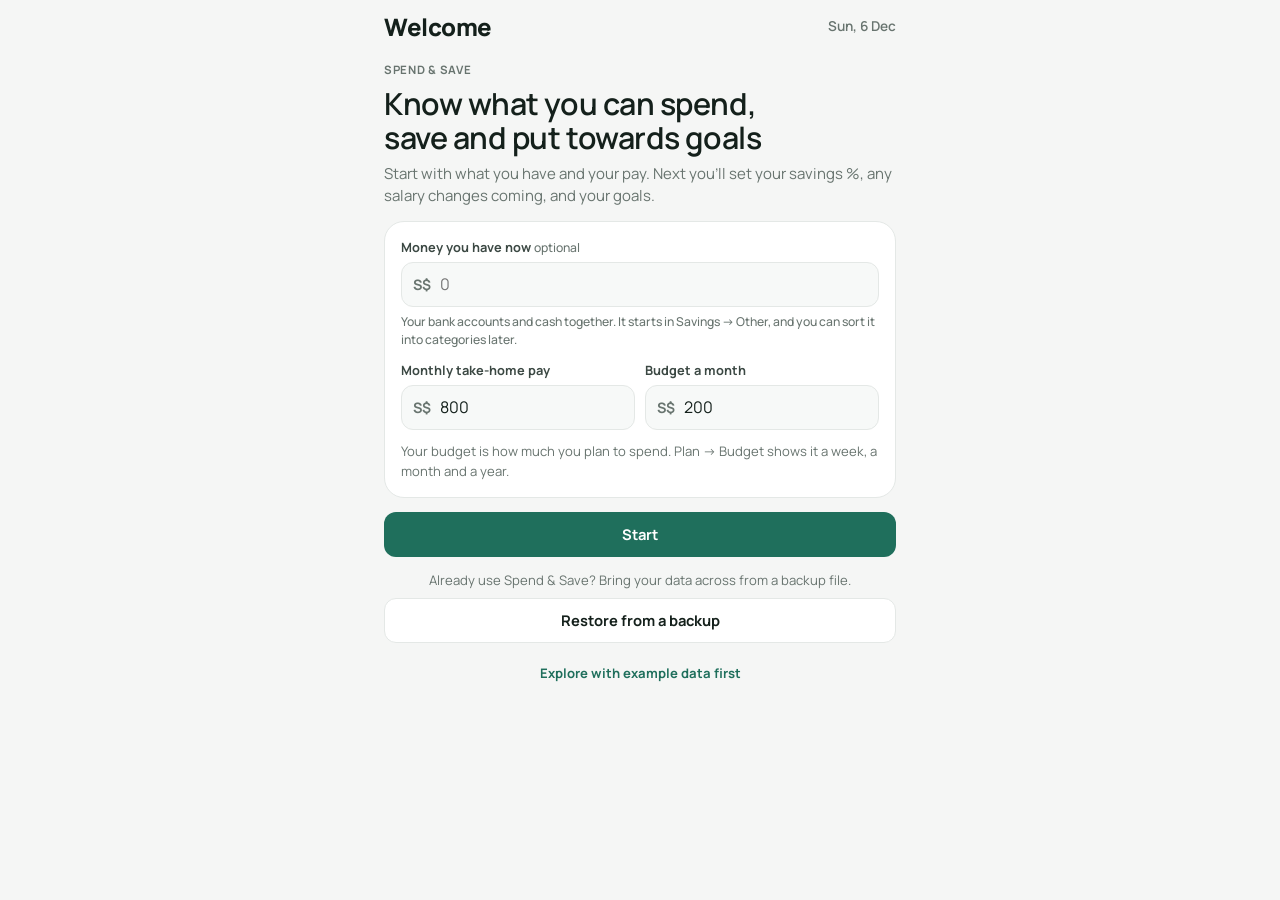
==== commit d2e99fce: "Spend & Save v5: forecast, goal plans and charts - Safe to spend: one total for the month after bill" ====
--- a/index.html
+++ b/index.html
@@ -17,7 +17,7 @@
 <title>Spend &amp; Save</title>
 <link rel="preconnect" href="https://fonts.googleapis.com">
 <link rel="preconnect" href="https://fonts.gstatic.com" crossorigin>
-<link rel="stylesheet" href="https://fonts.googleapis.com/css2?family=Bricolage+Grotesque:opsz,wght@12..96,500..700&family=Manrope:wght@400..700&display=swap">
+<link rel="stylesheet" href="https://fonts.googleapis.com/css2?family=Manrope:wght@400..800&display=swap">
 <style>
 /* Layout: one phone-width column. Spending leads as a big "left to spend" number; Savings sits below as a list of
    subcategories that hold money; spending labels come after with a Today/Week/Month toggle. Tab bar fixed at the bottom. */
@@ -25,7 +25,7 @@
   --bg:#f2f5f3; --surface:#ffffff; --surface-2:#f7f9f8; --ink:#14201b; --ink-2:#3b4843; --muted:#68746f; --line:#e1e7e4; --track:#e7ece9;
   --accent:#1f6f5c; --accent-ink:#ffffff; --accent-soft:#e1efe9;
   --warn:#9a6200; --warn-soft:#fbf1dc; --over:#c0352f; --over-soft:#fbe7e5; --good:#1f7a45;
-  --p0:#1b8a6e; --p1:#5a63d8; --p2:#d4651c; --p3:#6250d6; --p4:#d55181; --p5:#2a78d6; --p6:#8a9691;
+  --p0:#1baf7a; --p1:#6250d6; --p2:#eb6834; --p3:#2a78d6; --p4:#e87ba4; --p5:#008300; --p6:#8a9691;
   --c0:#2a78d6; --c1:#eb6834; --c2:#1baf7a; --c3:#eda100; --c4:#e87ba4; --c5:#008300; --c6:#6250d6; --c7:#e34948; --c8:#98a29e;
   --shadow:0 1px 2px rgba(20,32,27,.05),0 6px 20px rgba(20,32,27,.045);
   --f-display:"Bricolage Grotesque","Avenir Next",system-ui,sans-serif;
@@ -36,7 +36,7 @@
   --bg:#0e1311; --surface:#161d1a; --surface-2:#1b2420; --ink:#e5ebe8; --ink-2:#c0cac6; --muted:#8e9a95; --line:#25302b; --track:#222c28;
   --accent:#5fbfa6; --accent-ink:#0b1a15; --accent-soft:#183029;
   --warn:#e3a640; --warn-soft:#2d2616; --over:#ef7d74; --over-soft:#36201e; --good:#5cc486;
-  --p0:#2f9c82; --p1:#7177e0; --p2:#d95926; --p3:#9085e9; --p4:#d55181; --p5:#3987e5; --p6:#6f7a76;
+  --p0:#199e70; --p1:#9085e9; --p2:#d95926; --p3:#3987e5; --p4:#d55181; --p5:#008300; --p6:#6f7a76;
   --c0:#3987e5; --c1:#d95926; --c2:#199e70; --c3:#c98500; --c4:#d55181; --c5:#2f9a2f; --c6:#9085e9; --c7:#e66767; --c8:#6f7a76;
   --shadow:0 1px 2px rgba(0,0,0,.3),0 6px 20px rgba(0,0,0,.18);
   color-scheme:dark;
@@ -45,7 +45,7 @@
   --bg:#0e1311; --surface:#161d1a; --surface-2:#1b2420; --ink:#e5ebe8; --ink-2:#c0cac6; --muted:#8e9a95; --line:#25302b; --track:#222c28;
   --accent:#5fbfa6; --accent-ink:#0b1a15; --accent-soft:#183029;
   --warn:#e3a640; --warn-soft:#2d2616; --over:#ef7d74; --over-soft:#36201e; --good:#5cc486;
-  --p0:#2f9c82; --p1:#7177e0; --p2:#d95926; --p3:#9085e9; --p4:#d55181; --p5:#3987e5; --p6:#6f7a76;
+  --p0:#199e70; --p1:#9085e9; --p2:#d95926; --p3:#3987e5; --p4:#d55181; --p5:#008300; --p6:#6f7a76;
   --c0:#3987e5; --c1:#d95926; --c2:#199e70; --c3:#c98500; --c4:#d55181; --c5:#2f9a2f; --c6:#9085e9; --c7:#e66767; --c8:#6f7a76;
   --shadow:0 1px 2px rgba(0,0,0,.3),0 6px 20px rgba(0,0,0,.18);
   color-scheme:dark;
@@ -314,6 +314,9 @@
 .key{width:9px;height:9px;border-radius:99px;flex:none;display:inline-block}
 .bal{background:var(--surface);border-radius:24px;box-shadow:var(--shadow);padding:18px;display:flex;flex-direction:column;gap:10px;border:0;text-align:left;width:100%}
 .bal .hero-num{font-size:clamp(2.4rem,11vw,3rem)}
+.bal-toggle{display:flex;flex-direction:column;gap:10px;width:100%;padding:0;border:0;background:none;color:inherit;text-align:left;font:inherit;cursor:pointer}
+.bd-inline{border-top:1px solid var(--line);padding-top:14px;display:flex;flex-direction:column;gap:14px}
+#bd,#bd-avail{scroll-margin-top:72px}
 .pct-in{position:relative}
 .pct-in::after{content:"%";position:absolute;right:12px;top:50%;transform:translateY(-50%);color:var(--muted);font-weight:700;pointer-events:none}
 .goal-in .pct-in .input{min-height:40px;padding:8px 28px 8px 10px;font-size:15px}
@@ -377,6 +380,114 @@
 .switch[aria-checked="true"]::before{background:var(--accent);box-shadow:none}
 .switch[aria-checked="true"]::after{left:30px}
 @media (prefers-reduced-motion:reduce){*{transition:none!important;animation:none!important}}
+
+/* ===== v5: clean & minimal look, chart roles, goals, forecast =====
+   Flat cards with hairline borders, one sans (Manrope), one accent. Chart colours by role (validated for colour-blind
+   separation in light and dark): bills yellow · savings aqua · goals orange · extras magenta · salary blue.
+   Spending is a neutral slate so it never clashes with a goal's own colour. */
+:root{
+  --bg:#f5f6f5; --line:#e4e8e6; --shadow:none;
+  --r-bills:#eda100; --r-save:#1baf7a; --r-goal:#eb6834; --r-spend:#3e4f5b; --r-extra:#e87ba4; --r-spent:#b9c0bd; --r-income:#2a78d6;
+  --f-display:"Manrope",system-ui,-apple-system,"Segoe UI",sans-serif;
+}
+@media (prefers-color-scheme: dark){:root:not([data-theme="light"]){
+  --bg:#0f1312; --line:#252d2a; --shadow:none;
+  --r-bills:#c98500; --r-save:#199e70; --r-goal:#d95926; --r-spend:#a9bcc8; --r-extra:#d55181; --r-spent:#4f5855; --r-income:#3987e5;
+}}
+:root[data-theme="dark"]{
+  --bg:#0f1312; --line:#252d2a; --shadow:none;
+  --r-bills:#c98500; --r-save:#199e70; --r-goal:#d95926; --r-spend:#a9bcc8; --r-extra:#d55181; --r-spent:#4f5855; --r-income:#3987e5;
+}
+.card,.hero,.bal,.tile,.skel{box-shadow:none;border:1px solid var(--line)}
+details.more>summary{box-shadow:none;border:1px solid var(--line)}
+.top h1{font-weight:800;letter-spacing:-.02em}
+.card-head h2{font-weight:750}
+.hero-num,.big,.avail-num b,.tile .v,.sv-total b,.aside-total b,.bud-left b,.trio b,.big2{font-family:var(--f-display);font-weight:780;letter-spacing:-.03em;font-variation-settings:normal}
+.rs{background:var(--r-spend)}
+.num.neg,.avail-num b.neg{color:var(--over)}
+.tab-add span.plus{border-radius:18px}
+
+/* status chips */
+.chip-s{display:inline-flex;align-items:center;gap:4px;font-size:.74rem;font-weight:750;padding:3px 9px;border-radius:99px;background:var(--surface-2);color:var(--muted);white-space:nowrap;border:1px solid var(--line)}
+.chip-s svg{width:13px;height:13px;flex:none}
+.chip-s.ok{background:color-mix(in srgb,var(--good) 11%,transparent);color:var(--good);border-color:transparent}
+.chip-s.warn{background:var(--warn-soft);color:var(--warn);border-color:transparent}
+
+/* bars, legends */
+.segbar.big{height:18px;border-radius:8px}
+.segbar i{min-width:3px}
+.segbar i.hatch,.key.hatch{background-image:repeating-linear-gradient(135deg,rgba(255,255,255,.6) 0 3px,transparent 3px 6px)!important}
+.key{width:10px;height:10px;border-radius:3px}
+.key.dash{background:none!important;border-top:2px dashed;height:0;width:16px;border-radius:0}
+.legend{justify-content:flex-start;font-size:.78rem;gap:6px 14px;color:var(--ink-2)}
+.plan-legend{display:flex;flex-wrap:wrap;gap:6px 14px;font-size:.8rem;color:var(--ink-2);font-weight:600}
+.plan-legend span{display:inline-flex;align-items:center;gap:6px}
+.plan-legend b{color:var(--ink);font-weight:750}
+.allow-row{display:grid;grid-template-columns:auto 1fr;gap:6px 10px;align-items:baseline;padding:8px 0;border-top:1px solid var(--line)}
+.seg+.allow-row{border-top:0}
+.allow-row .nm{font-weight:700;font-size:.88rem}
+.allow-row .val{text-align:right;font-size:.84rem}
+.allow-row .val b{font-weight:780}
+.allow-row .bar{grid-column:1/-1}
+.today-l{stroke:var(--ink-2);stroke-width:1;stroke-dasharray:2 3;opacity:.7}
+path.hatch-fill{opacity:.36}
+.hit-flow{cursor:default;transition:opacity .15s}
+.hit-flow:hover{opacity:.5}
+.ring .ring-t{fill:var(--ink);font-weight:800;font-family:var(--f-body)}
+.ring-v{transition:stroke-dasharray .6s ease}
+.trio>span>span{font-size:.72rem;color:var(--muted);font-weight:700}
+.trio b{font-size:clamp(.92rem,4.2vw,1.1rem);white-space:normal;overflow-wrap:anywhere}
+
+/* home */
+.safe .avail-num b{font-size:2.7rem}
+.nudge{border-color:color-mix(in srgb,var(--accent) 40%,var(--line))}
+.setup{background:var(--accent-soft);border-color:transparent}
+.todo{border-top:1px solid var(--line);padding-top:4px}
+.snap{display:grid;grid-template-columns:repeat(3,minmax(0,1fr));gap:6px}
+.snap-g{display:flex;flex-direction:column;align-items:center;gap:4px;padding:8px 2px;border:0;background:none;text-align:center;min-width:0;border-radius:14px}
+.snap-g:hover{background:var(--surface-2)}
+.snap-g .nm{font-weight:700;font-size:.84rem;max-width:100%;overflow:hidden;text-overflow:ellipsis;white-space:nowrap}
+.snap-g .sub{font-size:.74rem;color:var(--muted)}
+
+/* goals */
+.goals-sum .gs-top{display:flex;gap:16px;align-items:center}
+.gs-txt{display:flex;flex-direction:column;gap:3px;min-width:0}
+.big2{font-size:1.75rem;line-height:1.1}
+.card-list{display:flex;flex-direction:column;gap:10px}
+.goal-card{gap:8px}
+.gc-top{display:flex;align-items:center;gap:8px}
+.gc-main{display:flex;align-items:center;gap:12px;flex:1;min-width:0;border:0;background:none;padding:0;text-align:left}
+.gc-txt{display:flex;flex-direction:column;gap:2px;min-width:0}
+.gc-txt b{font-size:1.02rem;font-weight:750;overflow:hidden;text-overflow:ellipsis;white-space:nowrap}
+.gc-ord{display:flex;flex-direction:column;gap:2px}
+.gc-ord .icon-btn{width:40px;height:40px;min-height:40px;border-color:transparent}
+.gc-meta{display:flex;align-items:center;gap:8px;flex-wrap:wrap}
+.gd-top{display:flex;gap:16px;align-items:center}
+.behind{display:flex;flex-direction:column;gap:8px;border-radius:14px;padding:12px;background:var(--warn-soft)}
+.opt2{display:grid;grid-template-columns:1fr 1fr;gap:8px}
+.opt{display:flex;flex-direction:column;gap:4px;background:var(--surface);border-radius:12px;padding:10px;border:1px solid var(--line)}
+.opt b{font-size:1.05rem;font-weight:780}
+.ph-list{display:flex;flex-direction:column}
+.ph-row{display:flex;justify-content:space-between;gap:10px;padding:8px 0;border-top:1px solid var(--line);font-size:.88rem}
+.ph-row:first-child{border-top:0}
+.ph-edit{display:flex;flex-direction:column;gap:8px}
+.ph-erow{display:grid;grid-template-columns:1fr auto;gap:6px;align-items:center;padding-bottom:8px;border-bottom:1px solid var(--line)}
+.ph-erow .ph-mo{grid-column:1/-1}
+.ph-mo{display:grid;grid-template-columns:1fr auto 1fr;gap:4px;align-items:center;color:var(--muted)}
+.ph-mo .input{padding:8px 4px;min-height:40px;font-size:14px!important}
+.ph-erow .money-in .input{min-height:40px;padding:8px 8px 8px 32px}
+.ge-prev{display:flex;flex-direction:column;gap:6px;border-radius:14px;background:var(--surface-2);padding:10px}
+.sal-list{display:flex;flex-direction:column;gap:8px}
+.sal-row{display:grid;grid-template-columns:2.6rem 1fr 1fr auto;gap:6px;align-items:center}
+.sal-row .input{min-height:40px}
+.slider-row{display:flex;gap:12px;align-items:center}
+.slider-row input[type=range]{flex:1;accent-color:var(--accent);min-height:44px}
+.steps{display:flex;gap:6px}
+.steps i{flex:1;height:4px;border-radius:99px;background:var(--track)}
+.steps i.on{background:var(--accent)}
+.st-h{font:780 1.15rem/1.2 var(--f-display)}
+@media (max-width:380px){.opt2{grid-template-columns:1fr}.sal-row{grid-template-columns:2.4rem 1fr 1fr auto}}
+@media (prefers-reduced-motion:reduce){.ring-v{transition:none}}
 </style>
 </head>
 <body>
@@ -384,15 +495,425 @@
 <main class="wrap" id="view" aria-live="polite"></main>
 <nav class="tabs" aria-label="Sections"><div class="wrap tabs-in">
   <button class="tab" data-act="go" data-view="home"><svg viewBox="0 0 24 24" fill="none" stroke="currentColor" stroke-width="1.8" stroke-linecap="round" stroke-linejoin="round"><path d="M4 11l8-6.5L20 11v8.5a1 1 0 0 1-1 1h-4.5v-6h-5v6H5a1 1 0 0 1-1-1z"/></svg>Home</button>
-  <button class="tab" data-act="go" data-view="activity"><svg viewBox="0 0 24 24" fill="none" stroke="currentColor" stroke-width="1.8" stroke-linecap="round"><path d="M8 6.5h12M8 12h12M8 17.5h12"/><circle cx="4" cy="6.5" r="1" fill="currentColor"/><circle cx="4" cy="12" r="1" fill="currentColor"/><circle cx="4" cy="17.5" r="1" fill="currentColor"/></svg>Activity</button>
+  <button class="tab" data-act="go" data-view="goals"><svg viewBox="0 0 24 24" fill="none" stroke="currentColor" stroke-width="1.8" stroke-linecap="round" stroke-linejoin="round"><circle cx="12" cy="12" r="8.5"/><circle cx="12" cy="12" r="4.5"/><circle cx="12" cy="12" r="1" fill="currentColor"/></svg>Goals</button>
   <button class="tab tab-add" data-act="add" aria-label="Add spending, money in or a move"><span class="plus"><svg viewBox="0 0 24 24" fill="none" stroke="currentColor" stroke-width="2.2" stroke-linecap="round"><path d="M12 5v14M5 12h14"/></svg></span></button>
-  <button class="tab" data-act="go" data-view="insights"><svg viewBox="0 0 24 24" fill="none" stroke="currentColor" stroke-width="1.8" stroke-linecap="round"><path d="M5 20V12M10 20V6M15 20v-9M20 20V9"/></svg>Insights</button>
-  <button class="tab" data-act="go" data-view="plan"><svg viewBox="0 0 24 24" fill="none" stroke="currentColor" stroke-width="1.8" stroke-linecap="round"><path d="M4 7h9M17 7h3M4 17h3M11 17h9"/><circle cx="15" cy="7" r="2"/><circle cx="9" cy="17" r="2"/></svg>Plan</button>
+  <button class="tab" data-act="go" data-view="forecast"><svg viewBox="0 0 24 24" fill="none" stroke="currentColor" stroke-width="1.8" stroke-linecap="round" stroke-linejoin="round"><path d="M4 19h16"/><path d="M5 15l4-4 3.5 2.5L19 7"/><path d="M15 7h4v4"/></svg>Forecast</button>
+  <button class="tab" data-act="go" data-view="more"><svg viewBox="0 0 24 24" fill="none" stroke="currentColor" stroke-width="1.8" stroke-linecap="round"><path d="M4 7h9M17 7h3M4 17h3M11 17h9"/><circle cx="15" cy="7" r="2"/><circle cx="9" cy="17" r="2"/></svg>More</button>
 </div></nav>
 <div id="sheet-root" hidden></div>
 <div id="toast" role="status" aria-live="polite"></div>
 <div id="tip" hidden></div>
 
+<script id="money">
+/* ===== Spend & Save money engine =====
+   Pure functions: no DOM, no storage, no clock. The app passes in the settings, the current plan month and a few
+   ledger facts (balances now, what's been put in this month, Spending left). Plan months are 'YYYY-MM' keys named
+   like the app's short month labels: the month a period starts in when it starts on the 1st–15th, otherwise the
+   month it ends in. Money is added up in whole cents and rounded to cents on the way out.
+
+   The money order every month: bills (and debt minimums) → savings % → goals by priority → spending money.
+   Extras (bonus, side gigs, ang bao) never fund the plan; in the "with extras" scenario their counted share is
+   shared out by its own rule: a % to goals, the rest to spending (or savings). */
+const Money = (() => {
+'use strict';
+const r2 = n => Math.round((+n + Number.EPSILON) * 100) / 100;
+const cents = n => Math.round((+n || 0) * 100);
+const sum = a => a.reduce((x, y) => x + (+y || 0), 0);
+const pad = n => String(n).padStart(2, '0');
+const ymd = (y, m, d) => `${y}-${pad(m)}-${pad(d)}`;
+const parts = s => s.split('-').map(Number);
+const daysIn = (y, m) => new Date(y, m, 0).getDate();
+const toDate = s => { const [y, m, d] = parts(s); return new Date(y, m - 1, d); };
+const fromDate = dt => ymd(dt.getFullYear(), dt.getMonth() + 1, dt.getDate());
+const addDays = (s, n) => { const dt = toDate(s); dt.setDate(dt.getDate() + n); return fromDate(dt); };
+const addMonths = (s, n) => { let [y, m, d] = parts(s); m += n; y += Math.floor((m - 1) / 12); m = ((m - 1) % 12 + 12) % 12 + 1; return ymd(y, m, Math.min(d, daysIn(y, m))); };
+const isDay = v => /^\d{4}-\d{2}-\d{2}$/.test(v || '');
+const isKey = v => /^\d{4}-\d{2}$/.test(v || '');
+
+/* ---------- plan months ---------- */
+const keyAdd = (k, n) => addMonths(k + '-01', n).slice(0, 7);
+const keyDiff = (a, b) => { const [y1, m1] = parts(a), [y2, m2] = parts(b); return (y2 - y1) * 12 + (m2 - m1); };
+const keyList = (a, n) => Array.from({ length: Math.max(0, n) }, (_, i) => keyAdd(a, i));
+const msOf = st => Math.min(28, Math.max(1, Math.round(+(st && st.monthStart) || 1)));
+function periodOfDate(ds, ms) { let [y, m, d] = parts(ds); if (d < ms) { m--; if (m < 1) { m = 12; y--; } } const start = ymd(y, m, ms); return { start, end: addDays(addMonths(start, 1), -1) }; }
+const planKey = (p, ms) => (ms <= 15 ? p.start : p.end).slice(0, 7);
+const keyOfDate = (ds, ms) => planKey(periodOfDate(ds, ms), ms);
+function periodOfKey(k, ms) { const [y, m] = parts(ms <= 15 ? k : keyAdd(k, -1)); const start = ymd(y, m, ms); return { start, end: addDays(addMonths(start, 1), -1) }; }
+
+/* ---------- income ---------- */
+const sortSalary = list => [...(list || [])].filter(s => s && isFinite(+s.amt)).sort((a, b) => (a.from || '') < (b.from || '') ? -1 : (a.from || '') > (b.from || '') ? 1 : 0);
+/* salary for a plan month: the latest change on or before it, unless that month has its own amount */
+function salaryAt(inc, k) {
+  const o = inc && inc.over && inc.over[k];
+  if (o && o.sal != null && o.sal !== '' && isFinite(+o.sal)) return r2(+o.sal);
+  let v = 0; for (const s of sortSalary(inc && inc.salary)) if (!s.from || s.from <= k) v = +s.amt || 0;
+  return r2(v);
+}
+/* extras expected in a month that haven't arrived or been dropped */
+const extrasIn = (inc, k) => ((inc && inc.extras) || []).filter(x => x && x.month === k && !x.got && !x.gone && +x.amt > 0);
+const countedOf = x => x.count === false ? 0 : r2(+x.amt * (x.share == null ? 0.5 : Math.max(0, Math.min(1, +x.share))));
+
+/* ---------- bills ---------- */
+function stepDate(x, d) {
+  if (x.cycle === 'daily') return addDays(d, 1);
+  if (x.cycle === 'weekly') return addDays(d, 7);
+  const n = x.cycle === 'quarterly' ? 3 : x.cycle === 'yearly' ? 12 : 1, [y, m] = parts(d), [fy, fm] = parts(addMonths(ymd(y, m, 1), n));
+  return ymd(fy, fm, Math.min(x.day || parts(d)[2], daysIn(fy, fm)));
+}
+/* every unpaid bill from its next due date to the end of endKey, by plan month; overdue ones count in curKey.
+   { key: { spend: amount paid from Spending, cats: { saveCatId: amount paid from that savings category } } } */
+function billsByKey(st, curKey, endKey) {
+  const ms = msOf(st), end = periodOfKey(endKey, ms).end, cats = new Set((st.saveCats || []).map(c => c.id)), out = {};
+  for (const x of st.subs || []) {
+    if (x.active === false || !(+x.amount > 0) || !isDay(x.next)) continue;
+    const from = x.from && x.from !== 'spend' && cats.has(x.from) ? x.from : 'spend';
+    let d = x.next, guard = 0;
+    while (d <= end && guard++ < 8000) {
+      let k = keyOfDate(d, ms); if (k < curKey) k = curKey;
+      const b = out[k] || (out[k] = { spend: 0, cats: {} });
+      if (from === 'spend') b.spend = r2(b.spend + +x.amount); else b.cats[from] = r2((b.cats[from] || 0) + +x.amount);
+      d = stepDate(x, d);
+    }
+  }
+  return out;
+}
+const monthlyEq = x => x.cycle === 'yearly' ? x.amount / 12 : x.cycle === 'quarterly' ? x.amount / 3 : x.cycle === 'weekly' ? x.amount * 52 / 12 : x.cycle === 'daily' ? x.amount * 365 / 12 : +x.amount;
+
+/* ---------- goals & plans ---------- */
+const KIND_ORDER = { emergency: 0, debt: 1, travel: 2, big: 3, other: 4 };
+const isDebt = c => !!(c && c.kind === 'debt' && c.debt);
+const hasPlan = c => !!(c && ((c.phases && c.phases.length) || c.goal));
+/* goals still open, plus savings categories with a monthly plan, in priority order */
+function planItems(st) {
+  const pri = st.priority || [];
+  const list = (st.saveCats || []).filter(c => !c.done && hasPlan(c));
+  const rank = c => { const i = pri.indexOf(c.id); return i >= 0 ? i : 1000 + (c.goal ? 0 : 500) + (KIND_ORDER[c.kind] ?? 4) * 10; };
+  return list.map((c, i) => ({ c, r: rank(c), i })).sort((a, b) => a.r - b.r || a.i - b.i).map(x => x.c);
+}
+/* what a plan puts in during month k (phases may overlap; they add up) */
+function phaseAmt(phases, k) { let a = 0; for (const p of phases || []) if ((!p.from || p.from <= k) && (!p.to || k <= p.to)) a += +p.amt || 0; return r2(a); }
+/* consecutive months with the same amount become one phase; months with nothing are left out */
+function groupPhases(keys, amts, openEnd = false) {
+  const out = []; let cur = null;
+  keys.forEach((k, i) => {
+    const a = r2(amts[i] || 0);
+    if (cur && Math.abs(cur.amt - a) < 0.005 && a > 0.004) { cur.to = k; return; }
+    cur = a > 0.004 ? { from: k, to: k, amt: a } : null; if (cur) out.push(cur);
+  });
+  if (openEnd && out.length && out[out.length - 1].to === keys[keys.length - 1]) out[out.length - 1].to = null;
+  return out;
+}
+const expandPhases = (phases, keys) => keys.map(k => phaseAmt(phases, k));
+/* checks for phases you typed: overlaps, negative amounts, from after to */
+function checkPhases(phases) {
+  const errs = [], list = (phases || []).map((p, i) => ({ ...p, i }));
+  for (const p of list) {
+    if (!(+p.amt >= 0)) errs.push({ i: p.i, msg: 'Amount can’t be negative.' });
+    if (p.from && p.to && p.from > p.to) errs.push({ i: p.i, msg: 'Ends before it starts.' });
+  }
+  for (let a = 0; a < list.length; a++) for (let b = a + 1; b < list.length; b++) {
+    const A = list[a], B = list[b], aS = A.from || '0000-00', aE = A.to || '9999-99', bS = B.from || '0000-00', bE = B.to || '9999-99';
+    if (aS <= bE && bS <= aE) errs.push({ i: B.i, msg: 'Overlaps another phase.' });
+  }
+  return errs;
+}
+const stepFor = a => a < 100 ? 5 : a < 1000 ? 10 : 50;
+const ceilTo = (v, s) => Math.ceil(r2(v) / s - 1e-9) * s;
+
+/* ---------- the forecast ----------
+   ctx: { st, curKey, months, scenario: 'salary' | 'extras',
+          bal: { catId: balance now }, put: { catId: put in this plan month so far (debts: also paid to the lender) },
+          spendLeft, payLogged, payAmt, owed: { debtId: owed now }, target: { goalId: target to use (emergency fund) },
+          phases: { goalId: phases to use instead of its own } }
+   returns { keys, months: [M], finish: { id: key it's reached | null }, start: { bal, owed } } */
+function saveSplitOf(st) {
+  const ids = new Set((st.saveCats || []).map(c => c.id)), raw = st.saveSplit || {}, out = {};
+  for (const [k, v] of Object.entries(raw)) if (ids.has(k) && +v > 0) out[k] = +v;
+  if (!Object.keys(out).length) out[ids.has('general') ? 'general' : ids.has('other') ? 'other' : [...ids][0] || 'other'] = 100;
+  return out;
+}
+function splitCents(c, split) { // share c cents by percentages; the rounding remainder goes to the biggest share
+  const keys = Object.keys(split).filter(k => +split[k] > 0), tot = sum(keys.map(k => +split[k])), out = {};
+  if (!keys.length || !tot) return out;
+  let used = 0, big = keys[0];
+  for (const k of keys) { out[k] = Math.round(c * split[k] / tot); used += out[k]; if (+split[k] > +split[big]) big = k; }
+  out[big] += c - used; return out;
+}
+function forecast(ctx) {
+  const st = ctx.st, inc = st.income || {}, n = Math.max(1, Math.min(240, Math.round(ctx.months || 12))), keys = keyList(ctx.curKey, n);
+  const items = planItems(st).filter(c => !(ctx.skip || []).includes(c.id));
+  const phasesOf = c => ctx.phases && Object.prototype.hasOwnProperty.call(ctx.phases, c.id) ? ctx.phases[c.id] || [] : c.phases || [];
+  const tgtOf = c => ctx.target && ctx.target[c.id] != null ? +ctx.target[c.id] : +c.target || 0;
+  const bills = billsByKey(st, ctx.curKey, keys[keys.length - 1]);
+  const pct = Math.max(0, Math.min(100, +st.savePct || 0)), split = saveSplitOf(st), floor = +st.spendFloor || 0;
+  const goalPctDefault = st.extraGoalPct == null ? 50 : +st.extraGoalPct;
+  const carryMode = st.monthEnd !== 'savings', extrasOn = ctx.scenario === 'extras';
+  const put = id => cents(ctx.put && ctx.put[id]);
+  const bal = {}; for (const c of st.saveCats || []) bal[c.id] = cents(ctx.bal && ctx.bal[c.id]);
+  const owed = {}; for (const c of items) if (isDebt(c)) owed[c.id] = Math.max(0, cents(ctx.owed && ctx.owed[c.id] != null ? ctx.owed[c.id] : c.debt.bal));
+  const finish = {}, reached = c => isDebt(c) ? owed[c.id] <= 0 : tgtOf(c) > 0 && bal[c.id] >= cents(tgtOf(c));
+  for (const c of items) finish[c.id] = reached(c) ? ctx.curKey : null;
+  const start = { bal: Object.fromEntries(Object.entries(bal).map(([k, v]) => [k, v / 100])), owed: Object.fromEntries(Object.entries(owed).map(([k, v]) => [k, v / 100])) };
+  let carry = 0; const months = [];
+  keys.forEach((k, idx) => {
+    const now = idx === 0;
+    const salExp = salaryAt(inc, k), salBase = now && ctx.payLogged ? r2(ctx.payAmt) : salExp, salIn = now && ctx.payLogged ? 0 : salExp;
+    let pot = cents(salIn) + carry + (now ? cents(ctx.spendLeft) : 0);
+    const take = w => { const y = Math.max(0, Math.min(Math.round(w), pot)); pot -= y; return y; };
+    const M = { key: k, now, inc: { sal: salBase, ext: 0, extFull: 0 }, billsDue: 0, bills: 0, save: 0, saveTo: {}, goals: {}, short: {}, extra: {}, spend: 0, low: false, debt: {}, bal: {}, saved: 0, owed: 0, net: 0 };
+    // 1. bills, then debt minimums
+    const b = bills[k] || { spend: 0, cats: {} }, minWant = {}, oweNow = {};
+    for (const c of items) if (isDebt(c) && owed[c.id] > 0) {
+      const r = (+c.debt.apr || 0) / 1200, owe = now ? owed[c.id] : cents(r2(owed[c.id] / 100 * (1 + r)));
+      oweNow[c.id] = owe;
+      let w = Math.min(cents(c.debt.min), Math.max(0, owe - (now ? bal[c.id] : 0)));
+      if (now) w = Math.max(0, w - put(c.id));
+      minWant[c.id] = w;
+    }
+    const billWant = cents(b.spend), billGot = take(billWant), minGot = {};
+    for (const id in minWant) minGot[id] = take(minWant[id]);
+    const dueC = billWant + sum(Object.values(minWant)), gotC = billGot + sum(Object.values(minGot));
+    M.billsDue = dueC / 100; M.bills = gotC / 100; if (gotC < dueC) M.short._bills = (dueC - gotC) / 100;
+    // 2. savings %
+    const saveWant = Math.max(0, cents(salBase * pct / 100) - (now ? sum(Object.keys(split).map(put)) : 0)), saveGot = take(saveWant);
+    M.save = saveGot / 100; const saveTo = splitCents(saveGot, split); for (const id in saveTo) M.saveTo[id] = saveTo[id] / 100;
+    if (saveGot < saveWant) M.short._save = (saveWant - saveGot) / 100;
+    // 3. goals and plans, by priority
+    const goalC = {}, needLeft = {};
+    for (const c of items) {
+      let want = cents(phaseAmt(phasesOf(c), k));
+      if (isDebt(c)) {
+        if (!(owed[c.id] > 0)) continue;
+        if (now) want = Math.max(0, want - Math.max(0, put(c.id) - cents(c.debt.min)));
+        const left = Math.max(0, oweNow[c.id] - (minGot[c.id] || 0) - (now ? bal[c.id] : 0)); want = Math.min(want, left);
+        const got = take(want); goalC[c.id] = got; needLeft[c.id] = left - got; if (got < want) M.short[c.id] = (want - got) / 100;
+        continue;
+      }
+      if (now) want = Math.max(0, want - put(c.id));
+      const tg = tgtOf(c), left = tg > 0 ? Math.max(0, cents(tg) - bal[c.id]) : Infinity;
+      want = Math.min(want, left);
+      const got = take(want); goalC[c.id] = got; needLeft[c.id] = left - got; if (got < want) M.short[c.id] = (want - got) / 100;
+    }
+    // extras (only in the "with extras" scenario): a % to goals, the rest to spending or savings
+    const extraC = {}; let extraSpend = 0, extraSave = 0;
+    const fillPriority = amt => { for (const c of items) { if (amt <= 0) break; if (!(c.goal || isDebt(c)) || !(needLeft[c.id] > 0) || needLeft[c.id] === Infinity) continue; const y = Math.min(amt, needLeft[c.id]); needLeft[c.id] -= y; extraC[c.id] = (extraC[c.id] || 0) + y; amt -= y; } return amt; };
+    for (const x of extrasIn(inc, k)) {
+      M.inc.extFull = r2(M.inc.extFull + +x.amt);
+      if (!extrasOn) continue;
+      const a = cents(countedOf(x)); if (!a) continue;
+      M.inc.ext = r2(M.inc.ext + a / 100);
+      const al = x.alloc || {}, gp = Math.max(0, Math.min(100, al.goalPct == null ? goalPctDefault : +al.goalPct));
+      let g = Math.round(a * gp / 100); const rest = a - g;
+      if (al.goals && typeof al.goals === 'object') {
+        const shares = splitCents(g, al.goals);
+        for (const [id, v] of Object.entries(shares)) { if (!(needLeft[id] > 0)) continue; const y = Math.min(v, needLeft[id]); needLeft[id] -= y; extraC[id] = (extraC[id] || 0) + y; g -= y; }
+      }
+      g = fillPriority(g); extraSave += g;
+      if (al.rest === 'save') extraSave += rest; else extraSpend += rest;
+    }
+    for (const id in extraC) M.extra[id] = extraC[id] / 100;
+    if (extraSpend) M.extra.spend = extraSpend / 100;
+    if (extraSave) { M.extra.save = extraSave / 100; const es = splitCents(extraSave, split); for (const id in es) bal[id] = (bal[id] || 0) + es[id]; }
+    for (const id in goalC) if (goalC[id]) M.goals[id] = goalC[id] / 100;
+    M.spend = (pot + extraSpend) / 100; M.low = M.spend < floor - 0.004;
+    // roll the balances forward
+    for (const id in saveTo) bal[id] = (bal[id] || 0) + saveTo[id];
+    for (const [id, v] of Object.entries(b.cats)) bal[id] = (bal[id] || 0) - cents(v);
+    for (const c of items) {
+      if (isDebt(c)) {
+        if (!(owed[c.id] > 0)) { M.debt[c.id] = { owed: 0, paid: 0, int: 0 }; continue; }
+        const before = owed[c.id], owe = oweNow[c.id], pay = Math.min(owe, (now ? bal[c.id] : 0) + (minGot[c.id] || 0) + (goalC[c.id] || 0) + (extraC[c.id] || 0));
+        if (now) bal[c.id] = 0;
+        owed[c.id] = owe - pay; M.debt[c.id] = { owed: owed[c.id] / 100, paid: pay / 100, int: (owe - before) / 100 };
+      } else bal[c.id] = (bal[c.id] || 0) + (goalC[c.id] || 0) + (extraC[c.id] || 0);
+      if (!finish[c.id] && reached(c)) finish[c.id] = k;
+    }
+    const shortBills = Math.max(0, dueC - gotC);
+    if (carryMode) carry = -shortBills; else { carry = 0; if (shortBills) bal.other = (bal.other || 0) - shortBills; }
+    for (const id in bal) M.bal[id] = bal[id] / 100;
+    M.saved = sum(Object.values(bal)) / 100; M.owed = sum(Object.values(owed)) / 100; M.net = r2(M.saved - M.owed);
+    months.push(M);
+  });
+  return { keys, months, finish, start };
+}
+const forecastBoth = ctx => ({ salary: forecast({ ...ctx, scenario: 'salary' }), extras: forecast({ ...ctx, scenario: 'extras' }) });
+const monthOf = (run, k) => run.months.find(m => m.key === k) || null;
+
+/* ---------- planning a goal ---------- */
+/* By date: share what's needed across the months, in proportion to the spending money each month has above your
+   floor (cap), rounded to tidy steps. Months with a raise get more. Returns phases, and the shortfall if it can't fit. */
+function suggestPhases(need, keys, cap) {
+  need = r2(need);
+  if (!(need > 0.004) || !keys.length) return { phases: [], ok: true, shortfall: 0 };
+  const capC = keys.map(k => Math.max(0, cents(cap[k] || 0))), C = sum(capC), needC = cents(need), stepC = cents(stepFor(need / keys.length));
+  if (C < needC) {
+    const amt = capC.map(c => Math.floor(c / 500) * 500);
+    return { phases: groupPhases(keys, amt.map(a => a / 100)), ok: false, shortfall: r2((needC - sum(amt)) / 100) };
+  }
+  const amt = capC.map(c => Math.min(Math.floor(c / stepC) * stepC, Math.round(needC * c / C / stepC) * stepC));
+  let total = sum(amt), guard = 0;
+  while (total < needC && guard++ < 5000) {
+    // add a step to the latest run of equal months that all have room, so the phases stay tidy
+    let done = false;
+    for (let e = keys.length - 1; e >= 0 && !done;) {
+      let s = e; while (s > 0 && amt[s - 1] === amt[e]) s--;
+      let room = true; for (let i = s; i <= e; i++) if (capC[i] - amt[i] < stepC) room = false;
+      if (room) { for (let i = s; i <= e; i++) amt[i] += stepC; total += stepC * (e - s + 1); done = true; }
+      e = s - 1;
+    }
+    if (!done) { // no run has room: put the rest in single months, latest first, then the last month
+      for (let i = keys.length - 1; i >= 0 && total < needC; i--) { const y = Math.min(capC[i] - amt[i], needC - total); if (y > 0) { amt[i] += y; total += y; } }
+      if (total < needC) { amt[keys.length - 1] += needC - total; total = needC; }
+    }
+  }
+  return { phases: groupPhases(keys, amt.map(a => a / 100)), ok: true, shortfall: 0 };
+}
+/* spending money above your floor each month, with this goal's own plan taken out (salary only) */
+function capacity(ctx, id, keys) {
+  const run = forecast({ ...ctx, scenario: 'salary', months: keys.length, phases: { ...(ctx.phases || {}), [id]: [] } }), floor = +ctx.st.spendFloor || 0, cap = {};
+  for (const m of run.months) cap[m.key] = r2(m.spend - floor);
+  return cap;
+}
+const goalOf = (st, id) => (st.saveCats || []).find(c => c.id === id);
+/* plan by date: suggested phases from now to the goal's date */
+function planByDate(ctx, id, dateKey) {
+  const g = goalOf(ctx.st, id), keys = keyList(ctx.curKey, Math.max(1, keyDiff(ctx.curKey, dateKey) + 1)), cap = capacity(ctx, id, keys);
+  if (isDebt(g)) { // level extra payment on top of the minimum, found by stepping up until it's paid off in time
+    const owe = r2((ctx.owed && ctx.owed[id] != null) ? ctx.owed[id] : g.debt.bal), months = keys.length, r = (+g.debt.apr || 0) / 1200;
+    const pmt = r > 0 ? owe * r / (1 - Math.pow(1 + r, -months)) : owe / months, step = stepFor(Math.max(1, pmt - (+g.debt.min || 0)));
+    let x = Math.max(0, ceilTo(pmt - (+g.debt.min || 0), step)), guard = 0;
+    const fin = x2 => forecast({ ...ctx, scenario: 'salary', months: months + 1, phases: { ...(ctx.phases || {}), [id]: x2 > 0 ? [{ from: keys[0], to: dateKey, amt: x2 }] : [] } }).finish[id];
+    while (guard++ < 400) { const f = fin(x); if (f && f <= dateKey) break; x += step; }
+    const over = keys.filter(k => x > cap[k] + 0.004);
+    return { phases: x > 0 ? [{ from: keys[0], to: dateKey, amt: x }] : [], ok: !over.length, shortfall: 0, tight: over };
+  }
+  const need = r2(((ctx.target && ctx.target[id] != null) ? +ctx.target[id] : +g.target || 0) - ((+(ctx.bal && ctx.bal[id]) || 0) - (+(ctx.put && ctx.put[id]) || 0)));
+  const res = suggestPhases(need, keys, cap);
+  return { ...res, tight: keys.filter(k => phaseAmt(res.phases, k) > (cap[k] || 0) + 0.004) };
+}
+/* plan by amount: S$amt a month from now on; when it's reached (null = more than 20 years, or never for a debt) */
+function solveFinish(ctx, id, phases) {
+  const run = forecast({ ...ctx, scenario: 'salary', months: 240, phases: { ...(ctx.phases || {}), [id]: phases } });
+  return run.finish[id] || null;
+}
+/* on track / ahead / behind, from the salary-only forecast */
+function goalStatus(c, run, ctx) {
+  const ms = msOf(ctx.st), fin = run.finish[c.id] || null, tgt = ctx.target && ctx.target[c.id] != null ? +ctx.target[c.id] : +c.target || 0;
+  const startBal = run.start.bal[c.id] || 0, startOwed = run.start.owed[c.id];
+  if (isDebt(c) ? startOwed != null && startOwed <= 0.004 : tgt > 0 && startBal >= tgt - 0.004) return { s: 'done', fin: ctx.curKey, short: 0 };
+  if (!isDebt(c) && !(tgt > 0)) return { s: 'notarget', fin: null, short: 0 };
+  const dateKey = isDay(c.date) ? keyOfDate(c.date, ms) : null;
+  if (!dateKey) return { s: fin ? 'ontrack' : 'noplan', fin, short: 0 };
+  if (dateKey < ctx.curKey) { const short = isDebt(c) ? r2(startOwed) : r2(tgt - startBal); return { s: 'behind', late: true, fin, short, dateKey }; }
+  if (!fin || fin > dateKey) {
+    const at = monthOf(run, dateKey) || run.months[run.months.length - 1];
+    const short = isDebt(c) ? r2((at.debt[c.id] || {}).owed || 0) : r2(Math.max(0, tgt - (at.bal[c.id] || 0)));
+    if (short <= Math.max(1, 0.005 * (isDebt(c) ? +c.debt.orig || +c.debt.bal || 0 : tgt))) return { s: 'ontrack', fin, short: 0, dateKey };
+    return { s: 'behind', fin, short, dateKey };
+  }
+  return { s: keyDiff(fin, dateKey) >= 1 ? 'ahead' : 'ontrack', fin, short: 0, dateKey };
+}
+/* the two ways to catch up when a goal is behind */
+function behindOptions(c, ctx, status) {
+  if (!status || status.s !== 'behind') return null;
+  const ms = msOf(ctx.st), dateKey = status.late ? ctx.curKey : status.dateKey, phases = c.phases || [];
+  const left = Math.max(1, keyDiff(ctx.curKey, dateKey) + 1), keys = keyList(ctx.curKey, left), step = stepFor(status.short / left);
+  const withX = x => { const amts = expandPhases(phases, keys).map(a => a + x); const pre = phases.filter(p => p.to && p.to < ctx.curKey), post = phases.filter(p => !p.to || p.to > dateKey).map(p => ({ ...p, from: !p.from || p.from <= dateKey ? keyAdd(dateKey, 1) : p.from })); return [...pre, ...groupPhases(keys, amts), ...post]; };
+  let x = ceilTo(status.short / left, step), guard = 0;
+  while (guard++ < 300) { const f = solveFinish(ctx, c.id, withX(x)); if (f && f <= dateKey) break; x += step; }
+  const cap = capacity(ctx, c.id, keys), base = expandPhases(phases, keys);
+  const catchUp = { add: x, phases: withX(x), fits: keys.every((k, i) => base[i] + x <= cap[k] + 0.004) };
+  // move the date: keep paying the last amount until it's done
+  const last = [...phases].sort((a, b) => (a.from || '') < (b.from || '') ? -1 : 1).pop();
+  let move = null;
+  if (last && +last.amt > 0) {
+    const ext = phases.map(p => p === last ? { ...p, to: null } : p), fin = solveFinish(ctx, c.id, ext);
+    if (fin) { const base0 = isDay(c.date) ? c.date : periodOfKey(dateKey, ms).end; move = { fin, date: addMonths(base0, keyDiff(dateKey, fin)), phases: ext }; }
+  }
+  return { catchUp, move, short: status.short, months: left };
+}
+
+/* ---------- debts ---------- */
+/* paying B at apr% with S$pay a month: how many months and how much interest */
+function simDebt(B, apr, pay) {
+  const r = (+apr || 0) / 1200; let b = r2(B), I = 0, n = 0, last = 0;
+  if (!(b > 0.004)) return { months: 0, interest: 0, last: 0 };
+  if (!(pay > r2(b * r) + 0.004)) return { never: true, months: Infinity, interest: Infinity };
+  while (b > 0.004 && n < 1200) { const i = r2(b * r); I = r2(I + i); b = r2(b + i); last = Math.min(b, pay); b = r2(b - last); n++; }
+  return { months: n, interest: I, last: r2(last) };
+}
+/* what's owed now: the balance you entered, plus a month's interest at the start of each later month, less payments */
+function debtOwed(debt, pays, curKey, ms) {
+  if (!debt) return 0;
+  const r = (+debt.apr || 0) / 1200, asOf = isDay(debt.asOf) ? debt.asOf : null, k0 = asOf ? keyOfDate(asOf, ms) : curKey, byKey = {};
+  for (const p of pays || []) if (!asOf || p.d > asOf) { const k = keyOfDate(p.d, ms); byKey[k] = (byKey[k] || 0) + +p.amt; }
+  let k = k0, b = r2((+debt.bal || 0) - (byKey[k] || 0)), guard = 0;
+  while (k < curKey && guard++ < 1200) { k = keyAdd(k, 1); b = r2(b + Math.max(0, b) * r); b = r2(b - (byKey[k] || 0)); }
+  return r2(Math.max(0, b));
+}
+
+/* ---------- emergency fund ---------- */
+/* months × a typical month's spending: the average of up to the last 6 complete months; with less than 3 months of
+   history, your plan (budget or planned spending, plus bills) fills in the missing months. Rounded up to S$100. */
+function emergencyTarget(months, hist, planBase) {
+  const h = (hist || []).filter(v => isFinite(v)).slice(-6), n = h.length, avg = n ? sum(h) / n : 0;
+  const base = n >= 3 ? avg : (n * avg + (3 - n) * (+planBase || 0)) / 3;
+  return Math.max(0, Math.ceil((+months || 0) * base / 100 - 1e-9) * 100);
+}
+
+/* ---------- spending ---------- */
+/* take amounts in order from a total, in cents: what each gets and what's left */
+function waterfall(total, wants) { let pot = cents(total); const got = wants.map(w => { const y = Math.max(0, Math.min(cents(w), pot)); pot -= y; return y / 100; }); return { got, left: pot / 100 }; }
+/* an allowance for part of the month: what's free to spend now plus what's already been spent in the range, shared
+   over the days from the range's start to the month's end. Month = everything. */
+function allowance(canSpend, spentInRange, rangeDays, daysToEnd) {
+  const base = (+canSpend || 0) + (+spentInRange || 0), allow = daysToEnd > 0 ? base * Math.min(rangeDays, daysToEnd) / daysToEnd : base;
+  return { allow: r2(allow), left: r2(allow - (+spentInRange || 0)) };
+}
+
+/* ---------- settings v4 → v5 ---------- */
+function guessKind(c) {
+  const t = `${c.id} ${c.name}`.toLowerCase();
+  if (c.id === 'emergency' || /emergenc|rainy/.test(t)) return 'emergency';
+  if (/debt|loan|credit|card|owe|bnpl|atome|paylater/.test(t)) return 'debt';
+  if (/trip|travel|holiday|flight|vacation|japan|tokyo|korea|seoul|taiwan|bangkok|bali|shanghai|europe/.test(t)) return 'travel';
+  return 'big';
+}
+const asideMonthly = a => { const v = +a.amt || 0; return r2(a.per === 'day' ? v * 365 / 12 : a.per === 'week' ? v * 52 / 12 : a.per === 'year' ? v / 12 : v); };
+/* Overwrites rather than fills in: stored settings are laid over the defaults, which already carry v5 placeholders.
+   Deterministic (no clock, no random ids), so two devices migrating the same data write the same thing. */
+function migrateV5(s) {
+  if ((s.v || 1) >= 5) return false;
+  const ids = new Set((s.saveCats || []).map(c => c.id)), budMonth = (() => { const b = s.budget || {}; const a = +b.amt || 0; return r2(b.per === 'week' ? a * 52 / 12 : b.per === 'year' ? a / 12 : a); })();
+  s.income = { salary: [{ from: null, amt: r2(+s.pay || 0) }], payDay: null, extras: [], over: {} };
+  s.savePct = 30; s.saveSplit = { [ids.has('general') ? 'general' : 'other']: 100 };
+  s.extraGoalPct = 50; s.spendFloor = budMonth; s.horizon = 6;
+  for (const c of s.saveCats || []) {
+    if (c.goal) {
+      c.kind = guessKind(c);
+      if (c.aside && +c.aside.amt > 0) { const m = asideMonthly(c.aside); Object.assign(c, { planBy: 'amount', monthly: m, phases: [{ from: null, to: null, amt: m }] }); }
+      else if (isDay(c.date)) Object.assign(c, { planBy: 'date', phases: null });
+      else Object.assign(c, { planBy: 'amount', monthly: 0, phases: [] });
+      if (c.kind === 'emergency') { c.months = 3; c.autoTarget = !(+c.target > 0); }
+    } else if (c.aside && +c.aside.amt > 0) { const m = asideMonthly(c.aside); Object.assign(c, { planBy: 'amount', monthly: m, phases: [{ from: null, to: null, amt: m }] }); }
+  }
+  const goals = (s.saveCats || []).map((c, i) => ({ c, i })).filter(x => x.c.goal && !x.c.done).sort((a, b) => (KIND_ORDER[a.c.kind] ?? 4) - (KIND_ORDER[b.c.kind] ?? 4) || a.i - b.i).map(x => x.c.id);
+  const plans = (s.saveCats || []).filter(c => !c.goal && c.phases && c.phases.length).map(c => c.id);
+  s.priority = [...goals, ...plans];
+  s.review = true; s.v = 5;
+  return true;
+}
+
+return {
+  r2, cents, sum, addMonths, addDays, isDay, isKey,
+  keyAdd, keyDiff, keyList, msOf, periodOfDate, planKey, keyOfDate, periodOfKey,
+  sortSalary, salaryAt, extrasIn, countedOf, stepDate, billsByKey, monthlyEq,
+  KIND_ORDER, isDebt, planItems, phaseAmt, groupPhases, expandPhases, checkPhases, stepFor, ceilTo, saveSplitOf, splitCents,
+  forecast, forecastBoth, monthOf, suggestPhases, capacity, planByDate, solveFinish, goalStatus, behindOptions,
+  simDebt, debtOwed, emergencyTarget, waterfall, allowance, guessKind, asideMonthly, migrateV5,
+};
+})();
+</script>
 <script>
 (() => {
 'use strict';
@@ -441,18 +962,22 @@
   over: '<svg viewBox="0 0 24 24" fill="none" stroke="currentColor" stroke-width="2" stroke-linecap="round"><circle cx="12" cy="12" r="9"/><path d="M12 7.5v5.5M12 16.3v.1"/></svg>',
   up: '<svg viewBox="0 0 24 24" fill="none" stroke="currentColor" stroke-width="2.2" stroke-linecap="round" stroke-linejoin="round"><path d="M12 19V5M6 11l6-6 6 6"/></svg>',
   move: '<svg viewBox="0 0 24 24" fill="none" stroke="currentColor" stroke-width="2" stroke-linecap="round" stroke-linejoin="round"><path d="M4 8h14M14 4l4 4-4 4M20 16H6M10 12l-4 4 4 4"/></svg>',
+  check: '<svg viewBox="0 0 24 24" fill="none" stroke="currentColor" stroke-width="2.4" stroke-linecap="round" stroke-linejoin="round"><path d="M5 12.5l4.5 4.5L19 7"/></svg>',
+  chevUp: '<svg viewBox="0 0 24 24" fill="none" stroke="currentColor" stroke-width="2" stroke-linecap="round" stroke-linejoin="round"><path d="M6 15l6-6 6 6"/></svg>',
+  chevDown: '<svg viewBox="0 0 24 24" fill="none" stroke="currentColor" stroke-width="2" stroke-linecap="round" stroke-linejoin="round"><path d="M6 9l6 6 6-6"/></svg>',
   search: '<svg viewBox="0 0 24 24" fill="none" stroke="currentColor" stroke-width="2" stroke-linecap="round"><circle cx="11" cy="11" r="6.5"/><path d="M16 16l4 4"/></svg>',
 };
 
 /* ---------- state ---------- */
 const S = {
   mode: 'loading', why: '', db: null, uid: null, settings: null, months: {}, tx: [], sweeps: [],
-  view: 'home', offset: 0, planTab: 'spend', obHave: 0, savAll: false, homeBud: lsGet('spend-save:homeBud'), availPer: lsGet('spend-save:availPer'),
+  view: 'home', offset: 0, bdOpen: lsGet('spend-save:bdOpen') === '1', planTab: 'spend', obHave: 0, savAll: false, homeBud: lsGet('spend-save:homeBud'), availPer: lsGet('spend-save:availPer'),
   ins: { kind: ['day', 'week', 'month', 'year', 'all', 'custom'].includes(lsGet('spend-save:insKind')) ? lsGet('spend-save:insKind') : 'month', off: 0, from: '', to: '' },
   f: { q: '', types: [], where: 'all', label: 'all', range: 'month', from: '', to: '', limit: 150 },
   labelPeriod: ['day', 'week', 'month'].includes(lsGet('spend-save:labelPeriod')) ? lsGet('spend-save:labelPeriod') : 'month',
   saveView: lsGet('spend-save:saveView') === 'month' ? 'month' : 'total',
   draft: null, slow: false, readOnly: false, pendingRender: false, local: false, noStore: false,
+  rev: 0, plan: null, safeK: lsGet('spend-save:safeK'), fcTab: 'ahead', fcMonth: null, moreTab: 'activity', setupDraft: null,
 };
 
 /* Data model (stored in data/users/<id>/: "settings" and one "m-YYYY-MM" per month):
@@ -466,7 +991,7 @@
    split.spend mirrors its monthly amount. */
 function defaultSettings() {
   return {
-    v: 4, symbol: 'S$', monthStart: 1, pay: 800, split: { spend: 200 }, budget: { per: 'month', amt: 200 }, incomeCats: defaultIncomeCats(),
+    v: 5, symbol: 'S$', monthStart: 1, pay: 800, split: { spend: 200 }, budget: { per: 'month', amt: 200 }, incomeCats: defaultIncomeCats(),
     labels: [
       { id: 'food', name: 'Food & drinks', color: 0 }, { id: 'transport', name: 'Transport', color: 6 },
       { id: 'shopping', name: 'Shopping', color: 1 }, { id: 'fun', name: 'Fun & social', color: 4 },
@@ -481,6 +1006,7 @@
       { id: 'invest', name: 'Investments', color: 3, start: 0, target: 0 },
     ],
     subs: [], onboarded: false,
+    income: { salary: [{ from: null, amt: 800 }], payDay: null, extras: [], over: {} }, savePct: 30, saveSplit: { general: 100 }, extraGoalPct: 50, spendFloor: 200, horizon: 6, priority: [], review: true,
   };
 }
 function defaultIncomeCats() { return [{ id: 'salary', name: 'Salary', color: 0 }, { id: 'side', name: 'Side income', color: 2 }, { id: 'family', name: 'Allowance / family', color: 4 }, { id: 'gifts', name: 'Gifts & ang bao', color: 1 }]; }
@@ -494,6 +1020,7 @@
   if (s.v < 3) { if (!Array.isArray(s.incomeCats)) s.incomeCats = defaultIncomeCats(); s.v = 3; changed = true; }
   // v4: the spending budget. Overwrite: stored settings are merged over defaults, which carry a placeholder budget.
   if (s.v < 4) { s.budget = { per: 'month', amt: +(s.split && s.split.spend) || 0 }; s.v = 4; changed = true; }
+  if (s.v < 5) { Money.migrateV5(s); changed = true; } // v5: salary plan, savings %, goal phases and priorities
   return changed;
 }
 const NOINCOME = { id: '_other', name: 'Other income', color: 8 };
@@ -627,16 +1154,6 @@
   return { list, total: r2(sum(list.map(x => x.left))) };
 }
 
-/* Goals: savings categories with goal:true, a target and a target date. */
-function goalNeed(g, p = periodAt(0)) {
-  const tgt = +g.target || 0, bal = saveBal(g.id), atStart = saveBal(g.id, addDays(p.start, -1)), m = saveMonth(g.id, p);
-  const [y1, m1] = parts(p.start), [y2, m2] = parts(g.date ? periodFor(g.date).start : p.start);
-  const n = (y2 - y1) * 12 + (m2 - m1) + 1, late = !!g.date && n < 1, monthsLeft = Math.max(1, n);
-  const perMonth = Math.max(0, Math.ceil((tgt - atStart) / monthsLeft * 100 - 1e-6) / 100);
-  const toGo = r2(Math.max(0, tgt - bal));
-  const thisMonth = r2(Math.max(0, Math.min(perMonth - Math.max(0, m.net), toGo)));
-  return { tgt, bal, toGo, perMonth: r2(perMonth), thisMonth, added: m.net, monthsLeft, late, reached: tgt > 0 && bal >= tgt - 0.004 };
-}
 
 /* ---------- persistence ----------
    Inside claude.ai: the viewer's private db subtree, which follows the account to any device.
@@ -723,7 +1240,7 @@
     if (!present.has('settings') && !dirty.has('settings') && S.mode === 'live') { S.settings = null; changed = true; }
     if (!snap.metadata.fromCache) { clearTimeout(timer); S.slow = false; }
     if (S.settings && S.settings.onboarded) { if (S.mode !== 'live') { S.mode = 'live'; changed = true; } if (migrate(S.settings)) { persist('settings'); changed = true; } if (changed) refresh(); }
-    else if (!snap.metadata.fromCache || snap.size) { if (S.mode !== 'onboard') { S.mode = 'onboard'; S.draft = defaultSettings(); renderView(); } }
+    else if (!snap.metadata.fromCache || snap.size) { if (S.mode !== 'onboard' && S.why !== 'try') { S.mode = 'onboard'; S.draft = defaultSettings(); renderView(); } }
   }, err => {
     clearTimeout(timer);
     if (S.mode === 'live') toast('Live updates stopped. Reload the page to reconnect.', 'warn', 6000);
@@ -747,99 +1264,49 @@
 }
 function startDemo(why) { S.mode = 'demo'; S.why = why; const d = demoData(); S.settings = d.settings; S.months = d.months; refresh(); }
 
-/* ---------- example data (outside claude.ai only; never saved) ---------- */
-function rng(seed) { return () => { seed |= 0; seed = seed + 0x6D2B79F5 | 0; let t = Math.imul(seed ^ seed >>> 15, 1 | seed); t = t + Math.imul(t ^ t >>> 7, 61 | t) ^ t; return ((t ^ t >>> 14) >>> 0) / 4294967296; }; }
-function demoData() {
-  const s = defaultSettings(); s.onboarded = true;
-  s.saveCats.find(c => c.id === 'emergency').start = 1200; s.saveCats.find(c => c.id === 'shanghai').start = 300;
-  s.saveCats.find(c => c.id === 'shanghai').target = 2500;
-  s.saveCats.push({ id: 'phone', name: 'New phone', color: 4, start: 0, target: 1200, goal: true, date: addMonths(periodAt(0).start, 4) });
-  s.labels.find(l => l.id === 'food').plan = 100; s.labels.find(l => l.id === 'transport').plan = 50;
-  s.incomeSplits = { side: { pct: { other: 50, spend: 25, shanghai: 25 } } };
-  const spot = addDays(today(), 3), phone = addDays(today(), 6);
-  s.subs = [
-    { id: 's1', kind: 'sub', name: 'Spotify', amount: 10.98, cycle: 'monthly', next: spot, day: parts(spot)[2], label: 'subs', from: 'spend' },
-    { id: 'b1', kind: 'bill', name: 'Phone plan', amount: 20, cycle: 'monthly', next: phone, day: parts(phone)[2], label: 'bills', from: 'spend' },
-  ];
-  S.settings = s;
-  const R = rng(5), months = {}; let n = 0;
-  const push = t => { t.id = 'demo' + (n++).toString(36).padStart(5, '0'); (months[monthKey(t.d)] ||= { tx: [] }).tx.push(t); };
-  const pick = a => a[Math.floor(R() * a.length)], amt = (lo, hi) => r2(lo + R() * (hi - lo));
-  const food = ['Kopitiam', 'Chicken rice', 'Bubble tea', 'Toast Box', 'Mala', 'Ya Kun'];
-  for (let off = -5; off <= 0; off++) {
-    const p = periodAt(off), last = off === 0 ? today() : p.end;
-    push({ d: p.start, t: 'in', src: 'pay', cat: 'salary', amt: 800, spend: 200, save: off >= -1 ? { other: 450, phone: 150 } : { other: 600 }, note: '' });
-    const sortDay = addDays(p.start, 2);
-    if (sortDay <= last) { push({ d: sortDay, t: 'move', amt: 300, from: 'other', to: 'emergency', note: '' }); push({ d: sortDay, t: 'move', amt: off >= -1 ? 100 : 200, from: 'other', to: 'shanghai', note: '' }); push({ d: sortDay, t: 'move', amt: off >= -1 ? 50 : 100, from: 'other', to: 'invest', note: '' }); }
-    if (off === -1) push({ d: addDays(p.start, 12), t: 'in', src: 'other', cat: 'side', amt: 120, spend: 30, save: { other: 60, shanghai: 30 }, note: 'Tuition' });
-    for (let d = p.start; d <= last; d = addDays(d, 1)) {
-      if (R() < 0.45) push({ d, t: 'out', amt: amt(3.5, 9), label: 'food', from: 'spend', note: pick(food) });
-      if (R() < 0.3) push({ d, t: 'out', amt: amt(1.2, 3.2), label: 'transport', from: 'spend', note: 'MRT/bus' });
-      if (R() < 0.04) push({ d, t: 'out', amt: amt(8, 30), label: 'shopping', from: 'spend', note: pick(['Shopee', 'Daiso', 'Uniqlo']) });
-      if (R() < 0.03) push({ d, t: 'out', amt: amt(10, 25), label: 'fun', from: 'spend', note: pick(['Movie', 'Karaoke']) });
-      if (d < today() && parts(d)[2] === s.subs[0].day) push({ d, t: 'out', amt: 10.98, label: 'subs', from: 'spend', note: 'Spotify', bill: 's1' });
-      if (d < today() && parts(d)[2] === s.subs[1].day) push({ d, t: 'out', amt: 20, label: 'bills', from: 'spend', note: 'Phone plan', bill: 'b1' });
-    }
-    if (off === -2) push({ d: addDays(p.start, 18), t: 'out', amt: 95, label: 'shopping', from: 'spend', note: 'New shoes' });
-  }
-  return { settings: s, months };
-}
 
 /* ---------- routing & render ---------- */
-const VIEWS = ['home', 'activity', 'insights', 'plan'];
-const TITLES = { home: 'Spend & Save', activity: 'Activity', insights: 'Insights', plan: 'Plan' };
-function route() { const h = location.hash.replace('#', ''); S.view = VIEWS.includes(h) ? h : 'home'; }
+const VIEWS = ['home', 'goals', 'forecast', 'more'];
+const TITLES = { home: 'Spend & Save', goals: 'Goals', forecast: 'Forecast', more: 'More' };
+const ALIAS = { activity: ['more', 'activity'], plan: ['more', 'plan'], insights: ['forecast', 'past'] };
+function route() {
+  const h = location.hash.replace('#', '');
+  if (ALIAS[h]) { const [v, sub] = ALIAS[h]; S.view = v; if (v === 'more') S.moreTab = sub; else S.fcTab = sub; return; }
+  S.view = VIEWS.includes(h) ? h : 'home';
+}
 window.addEventListener('hashchange', () => { closeSheet(); route(); renderView(); window.scrollTo(0, 0); });
 function isEditingMain() { const a = document.activeElement; return a && a.closest && a.closest('#view') && /^(INPUT|SELECT|TEXTAREA)$/.test(a.tagName); }
-function recompute() { S.tx = S.settings ? allTx() : []; S.sweeps = S.settings ? computeSweeps() : []; }
+function recompute() {
+  S.tx = S.settings ? allTx() : []; S.sweeps = S.settings ? computeSweeps() : []; S.rev = (S.rev || 0) + 1;
+  if (S.settings && S.settings.onboarded && ensurePhases()) { S.rev++; if (S.mode === 'live') persist('settings'); }
+}
 function refresh() { recompute(); if (isEditingMain()) { S.pendingRender = true; return; } renderView(); }
 document.addEventListener('focusout', () => { if (S.pendingRender) setTimeout(() => { if (!isEditingMain() && S.pendingRender) { S.pendingRender = false; renderView(); } }, 0); });
 
 function renderView() {
   document.body.dataset.mode = S.mode;
   const main = $('#view');
-  if (S.mode === 'loading') { $('#top-title').textContent = 'Spend & Save'; main.innerHTML = `<div class="skel" aria-busy="true"><span class="eyebrow">Spending</span><i class="big"></i><i style="width:80%"></i></div><div class="skel"><i style="width:40%"></i><i></i></div><p class="muted small" style="text-align:center">${S.slow ? 'Still connecting to your saved data. Check your connection; this page keeps trying.' : 'Opening…'}</p>`; return; }
-  if (S.mode === 'error') { $('#top-title').textContent = 'Spend & Save'; main.innerHTML = `<div class="card"><h2 style="font:600 1.2rem var(--f-display)">Your saved data can’t be reached</h2><p class="muted">Reload the page to try again. If it keeps happening, check that you’re signed in to claude.ai.</p></div>`; return; }
+  if (S.mode === 'loading') { $('#top-title').textContent = 'Spend & Save'; main.innerHTML = `<div class="skel" aria-busy="true"><span class="eyebrow">Safe to spend</span><i class="big"></i><i style="width:80%"></i></div><div class="skel"><i style="width:40%"></i><i></i></div><p class="muted small" style="text-align:center">${S.slow ? 'Still connecting to your saved data. Check your connection; this page keeps trying.' : 'Opening…'}</p>`; return; }
+  if (S.mode === 'error') { $('#top-title').textContent = 'Spend & Save'; main.innerHTML = `<div class="card"><h2 style="font:700 1.2rem var(--f-display)">Your saved data can’t be reached</h2><p class="muted">Reload the page to try again. If it keeps happening, check that you’re signed in to claude.ai.</p></div>`; return; }
   if (S.mode === 'onboard') { $('#top-title').textContent = 'Welcome'; main.innerHTML = viewOnboard(); return; }
   recompute();
   $('#top-title').textContent = TITLES[S.view];
   $$('.tab[data-view]').forEach(b => { if (b.dataset.view === S.view) b.setAttribute('aria-current', 'page'); else b.removeAttribute('aria-current'); });
-  const fn = { home: viewHome, activity: viewActivity, insights: viewInsights, plan: viewPlan }[S.view];
-  main.innerHTML = (S.view === 'home' ? localBanners() : '') + (S.mode === 'demo' ? `<div class="banner"><b>Example data.</b> ${S.why === 'signedout' ? 'Sign in to claude.ai and reopen this page' : 'Open this page in claude.ai while signed in'} to use your own. Changes here aren’t saved.</div>` : '') + fn();
-  if (S.view === 'activity') renderActList();
-}
-
-/* ---------- Home ----------
-   Kept short on purpose: available to spend (a day / a week / this month, with the budget), all your money,
-   savings, and the latest entries. Bills and goals show up only when there's something to see. Always today. */
-/* Customise Home: the original page's extra cards, each switched on in Plan → More (saved with your settings).
-   All off by default, so Home stays short until you ask for more. */
+  const fn = { home: viewHome, goals: viewGoals, forecast: viewForecast, more: viewMore }[S.view];
+  const demo = S.mode === 'demo' ? `<div class="banner"><b>Example data.</b> ${S.why === 'try' ? 'Nothing here is saved. <button class="linkbtn" data-act="demo-exit">Back to my own</button>' : `${S.why === 'signedout' ? 'Sign in to claude.ai and reopen this page' : 'Open this page in claude.ai while signed in'} to use your own. Changes here aren’t saved.`}</div>` : '';
+  main.innerHTML = (S.view === 'home' ? localBanners() : '') + demo + fn();
+  if (S.view === 'more' && moreTab() === 'activity') renderActList();
+}
+
+/* ---------- Home: optional cards, each switched on in More → Settings (saved with your settings) ---------- */
 const HOME_OPTS = [
   ['past', 'Past months & Spending details', 'Month arrows, plus what went into Spending, what you spent and what’s still to come.'],
-  ['bills', 'Bills & subscriptions', 'Everything due this month, not only bills due in the next 3 days.'],
-  ['goals', 'Goals progress', 'Each goal’s progress bar and what it still needs.'],
-  ['gotPaid', 'Got paid? reminder', 'A reminder to log your pay if none is logged this month.'],
+  ['bills', 'All bills this month', 'Every bill due this month, not only the next 7 days.'],
   ['savDetail', 'Savings details', 'This month / Total switch, what went in and out, and Sort it now for Other.'],
-  ['insOpen', 'Open everything in Insights', 'Show every Insights card without tapping More insights.'],
+  ['insOpen', 'Open everything in Past', 'Show every card in Forecast → Past without tapping More insights.'],
   ['actOpen', 'Show all filters in Activity', 'Show the Spending & savings and category filters without tapping More filters.'],
 ];
 const homeOn = k => !!(S.settings && S.settings.home && S.settings.home[k]);
-function viewHome() { // all your money first, then what to set aside for goals, then what's free to spend; extras as switched on
-  let h = balanceCard() + asideCard() + availCard();
-  if (homeOn('past')) h += pastCard();
-  h += catCard();
-  if (homeOn('bills')) h += billsCard(periodAt(0));
-  else {
-    const due = activeBills().filter(x => diffDays(today(), x.next) <= 3).sort(byNext);
-    if (due.length) h += `<section class="card" aria-label="Bills due"><div class="card-head"><h2>Bills due</h2><button class="link" data-act="plan-tab" data-tab="bills">All bills</button></div><div>${due.map(x => billRow(x, 'due')).join('')}</div></section>`;
-  }
-  if (homeOn('goals')) h += goalsCard();
-  if (homeOn('gotPaid') && !payFor(periodAt(0))) h += `<section class="card"><div class="card-head"><h2>Got paid?</h2></div><p class="muted small">Log your pay and choose where it goes: Spending, Savings, or split between them.</p><div><button class="btn small" data-act="log-pay">Log pay</button></div></section>`;
-  h += homeOn('savDetail') ? savingsDetailCard(periodAt(homeOn('past') ? S.offset : 0)) : savingsCard();
-  const recent = [...S.tx, ...S.sweeps].sort((a, b) => a.d < b.d ? 1 : a.d > b.d ? -1 : 0).slice(0, 5);
-  h += `<section class="card"><div class="card-head"><h2>Recent</h2><button class="link" data-act="go" data-view="activity">See all</button></div>${recent.length ? `<div class="txs">${recent.map(txRow).join('')}</div>` : `<div class="empty">Nothing logged yet. Tap + to add spending or money in.</div>`}</section>`;
-  return h;
-}
 /* the original page's month arrows and Spending section; carries over between months and leaves room for set-asides */
 function periodNav(p) {
   const cur = S.offset === 0, left = diffDays(today(), p.end) + 1;
@@ -850,14 +1317,14 @@
 function pastCard() {
   const p = periodAt(S.offset), cur = S.offset === 0, m = spendMonth(p), avail = m.added + Math.max(0, m.carry), used = m.spent + m.out;
   const pct = avail > 0 ? Math.min(100, used / avail * 100) : (used > 0 ? 100 : 0), stt = m.left < -0.004 ? 'over' : (avail > 0 && used / avail >= 0.8 ? 'warn' : 'ok');
-  const none = { list: [], total: 0 }, ahead = cur ? billsAhead(p) : none, planned = cur ? plannedAhead(p, ahead) : none, kept = cur ? asideKept() : 0;
+  const none = { list: [], total: 0 }, ahead = cur ? billsAhead(p) : none, planned = cur ? plannedAhead(p, ahead) : none, kept = cur ? asideLeft() : 0;
   const projected = r2(m.left - ahead.total - planned.total - kept), nextName = MONTHS[parts(addMonths(p.start, 1))[1] - 1], next1 = fmtD(addDays(p.end, 1));
   const bigNum = v => `<div class="hero-num ${v < -0.004 ? 'neg' : ''}"><span class="cur">${v < -0.004 ? '−' : ''}${esc(sym())}</span>${nf2.format(Math.abs(v))}</div>`;
   const note = carryOn()
     ? (cur ? (m.left >= 0 ? `Whatever’s left on ${fmtD(p.end)} carries into ${nextName}.` : `The ${money(-m.left)} over comes out of ${nextName}’s Spending.`) : (Math.abs(m.left) < 0.005 ? 'Nothing carried over.' : m.left > 0 ? `${money(m.left)} carried into ${nextName}.` : `${money(-m.left)} over carried into ${nextName}.`))
     : (cur ? (m.left >= 0 ? `Whatever’s left on ${fmtD(p.end)} goes to Savings → ${esc(otherCat().name)}.` : `At month end the ${money(-m.left)} comes out of Savings → ${esc(otherCat().name)}.`) : (Math.abs(m.left) < 0.005 ? 'Nothing carried over.' : m.left > 0 ? `${money(m.left)} went to Savings → ${esc(otherCat().name)} on ${next1}.` : `${money(-m.left)} came out of Savings → ${esc(otherCat().name)} on ${next1}.`));
   return `<section class="hero" aria-label="Spending by month">${periodNav(p)}
-    <div class="hero-top"><span class="grp-name"><i class="dot pc1"></i>Spending</span><button class="linkbtn" data-act="where-activity" data-id="spend">Activity</button></div>
+    <div class="hero-top"><span class="grp-name"><i class="dot rs"></i>Spending</span><button class="linkbtn" data-act="where-activity" data-id="spend">Activity</button></div>
     <span class="eyebrow">${cur ? 'Left in Spending now' : 'Left at month end'}</span>${bigNum(m.left)}
     ${cur && (ahead.list.length || planned.list.length || kept > 0.004) ? `<span class="eyebrow" style="margin-top:6px">After bills, plans &amp; set-asides</span>${bigNum(projected)}` : ''}
     <span class="bar ${stt}" role="img" aria-label="${Math.round(pct)}% of spending money used"><i style="width:${pct.toFixed(1)}%"></i></span>
@@ -899,83 +1366,8 @@
 }
 function customiseCard() {
   return `<section class="card" aria-label="Customise Home"><div class="card-head"><h2>Customise Home</h2></div>
-    <p class="muted small" style="margin-top:-6px">Home always shows all your money, set-asides, what’s available to spend, spending by category, savings and your latest entries. Switch on anything else you want to see.</p>
+    <p class="muted small" style="margin-top:-6px">Home always shows what’s safe to spend, this month’s plan, your goals, all your money, spending by category and your latest entries. Switch on anything else you want to see.</p>
     <div>${HOME_OPTS.map(([k, name, desc]) => `<div class="setting-row"><div class="t"><b>${esc(name)}</b><span>${esc(desc)}</span></div><button class="switch" role="switch" aria-checked="${homeOn(k)}" aria-label="${esc(name)}" data-act="home-opt" data-k="${k}"></button></div>`).join('')}</div></section>`;
-}
-/* the Spending money left this month, minus what's still to be set aside for goals this month, spread over the days left */
-function spendBreak() {
-  const p = periodAt(0), m = spendMonth(p), left = m.left, kept = asideKept(), free = r2(left - kept), days = diffDays(today(), p.end) + 1, day = free > 0 ? free / days : 0;
-  return { p, m, left, kept, free, days, day, week: Math.min(free, day * 7), month: Math.max(0, free) };
-}
-/* Set-asides. Two kinds of item, both set aside from Spending with one tap (nothing moves by itself):
-   - a savings category or goal with its own amount a day, a week or a month (c.aside);
-   - a dated goal (target + date) without one, which asks for what it still needs this month (goalNeed).
-   Available to spend keeps room for everything still to set aside before the month ends. */
-const ASIDE_PER = { day: 'a day', week: 'a week', month: 'a month' }, ASIDE_NOW = { day: 'today', week: 'this week', month: 'this month' };
-const asideCats = () => S.settings.saveCats.filter(c => c.aside && +c.aside.amt > 0 && !c.done);
-function putInto(id, r) { let x = 0; for (const t of S.tx) if (t.d >= r.start && t.d <= r.end) { const e = saveEffect(t, id); if (e > 0) x += e; } return r2(x); }
-const asideDue = c => r2(Math.max(0, +c.aside.amt - putInto(c.id, rangeFor(c.aside.per))));
-function asideItems() {
-  const p = periodAt(0), t = today(), out = [];
-  for (const c of S.settings.saveCats) {
-    if (c.done) continue;
-    if (c.aside && +c.aside.amt > 0) {
-      let later = 0; // days or weeks still to start this month after the current one
-      if (c.aside.per === 'day') later = diffDays(t, p.end);
-      else if (c.aside.per === 'week') for (let d = addDays(weekStart(t), 7); d <= p.end; d = addDays(d, 7)) later++;
-      const due = asideDue(c); out.push({ c, per: c.aside.per, amt: +c.aside.amt, due, kept: r2(due + later * +c.aside.amt) });
-    } else if (c.goal && +c.target > 0 && c.date) { // a dated goal with no payment of its own asks for what it needs this month
-      const n = goalNeed(c); if (n.reached || !(n.perMonth > 0.004)) continue;
-      out.push({ c, per: 'month', amt: n.perMonth, due: n.thisMonth, kept: n.thisMonth, goal: n });
-    }
-  }
-  return out;
-}
-const asideKept = () => r2(sum(asideItems().map(x => x.kept)));
-function asideCard() {
-  const items = asideItems(), kept = r2(sum(items.map(x => x.kept))), dueNow = r2(sum(items.map(x => x.due)));
-  let h = `<section class="card" aria-label="To set aside for goals"><div class="card-head"><h2>To set aside for goals</h2><button class="link" data-act="aside-new">+ Add</button></div>
-    <div class="aside-total"><b class="num">${money(kept)}</b><span>still to set aside this month${items.length && dueNow > 0.004 && Math.abs(dueNow - kept) > 0.004 ? ` · ${money(dueNow)} due now` : ''}</span></div>`;
-  if (!items.length) return h + `<p class="muted small">Nothing to set aside yet. Pick a goal and how much to put aside a day, a week or a month.</p><div><button class="btn soft small" data-act="aside-new">+ Add a goal</button></div></section>`;
-  h += `<div>${items.map(x => {
-    const c = x.c, tgt = +c.target || 0, bal = saveBal(c.id);
-    const rule = x.goal ? `${money(x.amt)} a month to reach ${mw(tgt)}${c.date ? ` by ${fmtD(c.date)}` : ''}` : `${mw(x.amt)} ${ASIDE_PER[x.per]}`;
-    return `<div class="sub-row"><button class="nm" data-act="savecat" data-id="${esc(c.id)}"><i class="dot pc${c.color ?? 6}" style="margin-right:8px"></i>${esc(c.name)}</button>
-      <div class="right">${x.due > 0.004 ? `<span class="num small">${money(x.due)}</span><button class="btn soft small" data-act="aside-go" data-id="${esc(c.id)}">Set aside</button>` : `<span class="status ok">Done ✓</span>`}</div>
-      <span class="due">${x.due > 0.004 ? `Due ${ASIDE_NOW[x.per]}` : `Done for ${ASIDE_NOW[x.per]}`} · ${rule} · ${tgt ? `${mw(bal)} of ${mw(tgt)} saved` : `${money(bal)} saved`}</span></div>`;
-  }).join('')}</div></section>`;
-  return h;
-}
-const asideField = (pre, D) => `<div class="field"><span>Set aside <span class="hint">optional</span></span><div class="grid2" style="align-items:center"><div class="money-in" data-sym="${esc(sym())}"><input class="input" id="${pre}-aside" inputmode="decimal" value="${esc(D.aside)}" placeholder="0" aria-label="Amount to set aside"></div><div class="seg mini" role="group" aria-label="How often">${['day', 'week', 'month'].map(v => `<button data-act="${pre}-per" data-v="${v}" aria-pressed="${D.per === v}">${{ day: 'Day', week: 'Week', month: 'Month' }[v]}</button>`).join('')}</div></div><span class="hint">Set it aside from Spending with one tap on Home. Until then, Available to spend keeps room for it.</span></div>`;
-function applyAside(target, D) { const a = r2(parseMoney(D.aside)); if (a > 0) target.aside = { amt: a, per: D.per }; else delete target.aside; }
-function asideGo(el) {
-  const it = asideItems().find(x => x.c.id === el.dataset.id); if (!it || !(it.due > 0.004)) return;
-  const c = it.c, due = it.due, left = spendMonth(periodAt(0)).left;
-  const go = () => { addTx([{ id: newId(), d: today(), t: 'move', amt: due, from: 'spend', to: c.id, note: 'Set aside' }]); toast(`Set aside ${money(due)} for ${c.name}`); };
-  if (due > left + 0.004) armDanger(el, `Spending has ${money(Math.max(0, left))}. Tap again`, go); else go();
-}
-const budKind = () => { const s = S.settings; return BUD_PERS.includes(S.homeBud) ? S.homeBud : (s.budget && BUD_PERS.includes(s.budget.per) ? s.budget.per : 'month'); };
-function budLine(k) { // one-line budget status for a week, month or year
-  const amt = budgetNow()[k], r = rangeFor(k), bl = r2(amt - spentFromSpend(r)), names = { week: 'Week', month: 'Month', year: 'Year' };
-  return `<div class="card-head" style="align-items:center"><span class="eyebrow">Budget</span><div class="seg mini range" role="group" aria-label="Budget for" style="flex:none">${BUD_PERS.map(v => `<button data-act="home-bud" data-v="${v}" aria-pressed="${k === v}">${names[v]}</button>`).join('')}</div></div>
-    ${amt > 0.004 ? `<span class="bud-left${bl < -0.004 ? ' over' : ''}"><b class="num">${money(Math.abs(bl))}</b> ${bl < -0.004 ? 'over' : 'left'} ${periodWord(r)} <span class="muted">of ${mw(r2(amt))}</span></span>` : `<span class="muted small">No budget set. Set one in Plan → Budget.</span>`}`;
-}
-/* Available to spend: one figure, a day / a week / this month (switchable, remembered on this device) */
-const AV_PER = ['day', 'week', 'month'], AV_NAME = { day: 'Day', week: 'Week', month: 'Month' }, AV_WORD = { day: 'a day', week: 'a week', month: 'this month' };
-const availPer = () => AV_PER.includes(S.availPer) ? S.availPer : 'day';
-function availCard() {
-  const sb = spendBreak(), m = sb.m, over = sb.left < -0.004, avail = m.added + Math.max(0, m.carry), used = m.spent + m.out, k = availPer();
-  const pct = avail > 0 ? Math.min(100, used / avail * 100) : (used > 0 ? 100 : 0), cls = over ? 'over' : pct >= 80 ? 'warn' : '';
-  const v = over ? 0 : Math.max(0, sb[k]);
-  const keptNote = sb.kept > 0.004 ? (sb.free < -0.004 && !over ? ` <span style="color:var(--warn);font-weight:650">Not enough left for your set-asides this month.</span>` : ` · ${money(sb.kept)} kept for set-asides`) : '';
-  return `<section class="card avail" aria-label="Available to spend">
-    <div class="card-head"><h2>Available to spend</h2><button class="link" data-act="spend-details">Details</button></div>
-    <div class="seg mini" role="group" aria-label="Show available to spend">${AV_PER.map(p => `<button data-act="avail-per" data-v="${p}" aria-pressed="${k === p}">${AV_NAME[p]}</button>`).join('')}</div>
-    <div class="avail-num"><b class="num${over ? ' neg' : ''}">${money(v)}</b><span>${AV_WORD[k]}${k === 'month' ? '' : ` · ${sb.days} day${sb.days === 1 ? '' : 's'} to ${fmtD(sb.p.end)}`}</span></div>
-    <span class="bar ${cls}" role="img" aria-label="${Math.round(pct)}% of this month’s Spending used"><i style="width:${pct.toFixed(1)}%"></i></span>
-    <p class="small ${over ? '' : 'muted'}" style="${over ? 'color:var(--over);font-weight:650' : ''}">${over ? `You’re ${money(-sb.left)} over this month.` : avail > 0.004 || used > 0.004 ? `${money(used)} spent of ${money(avail)} this month${keptNote}` : 'Nothing in Spending yet this month. When money comes in, pick Spending.'}</p>
-    <div class="bud-part">${budLine(budKind())}</div>
-  </section>`;
 }
 /* Horizontal bars: one row per item, all on one scale. Text stays in ink; the bar carries the colour, and each bar
    has a hover/tap tooltip with the exact figure. rows: [{ name, v, color, dot, note, tip, attrs }] */
@@ -997,20 +1389,6 @@
   if (rows.length > 5) h += `<button class="linkbtn" data-act="cat-all" style="align-self:flex-start">See all ${rows.length} in Insights</button>`;
   return h + '</section>';
 }
-function savingsCard() {
-  const s = S.settings, rows = s.saveCats.map(c => ({ c, bal: saveBal(c.id, today()) })), total = r2(sum(rows.map(r => r.bal)));
-  const shown = S.savAll ? rows : rows.filter(r => Math.abs(r.bal) > 0.004), hidden = rows.length - shown.length;
-  const other = rows.find(r => r.c.id === 'other');
-  let h = `<section class="card" aria-label="Savings"><div class="card-head"><h2>Savings</h2><b class="num" style="font:600 1.15rem var(--f-display)">${mw(total)}</b></div><div>`;
-  for (const r of shown) {
-    const tgt = +r.c.target || 0;
-    h += `<button class="sv-row" data-act="savecat" data-id="${esc(r.c.id)}"><i class="dot pc${r.c.color ?? 6}"></i><span class="nm">${esc(r.c.name)}${r.c.goal ? `<span class="tag">${r.c.done ? 'done' : 'goal'}</span>` : ''}</span><span class="val ${r.bal < -0.004 ? 'neg' : ''}">${mw(r.bal)}</span>${tgt ? `<span class="bar thin"><i style="width:${Math.max(0, Math.min(100, r.bal / tgt * 100)).toFixed(1)}%;background:var(--p${r.c.color})"></i></span>` : ''}</button>`;
-  }
-  if (!shown.length) h += `<p class="muted small">Nothing in savings yet.</p>`;
-  h += '</div>';
-  if (other && other.bal < -0.004) h += `<span class="status over">${I.over}${esc(other.c.name)} is below zero. Move money into it.</span>`;
-  return h + `<div class="btn-row" style="justify-content:space-between;align-items:center"><button class="btn ghost small" data-act="move" style="flex:none">Move money</button>${hidden || S.savAll ? `<button class="linkbtn muted" data-act="sav-all">${S.savAll ? 'Hide empty' : `Show all ${rows.length}`}</button>` : ''}</div>${asideItems().length ? '' : `<button class="linkbtn" data-act="aside-new" style="align-self:flex-start">+ Set aside money for a small goal</button>`}</section>`;
-}
 /* All your money now: what's left to spend + everything in savings, worked out from your entries. Always today. */
 function balanceParts() {
   const p = periodAt(0), until = today();
@@ -1020,81 +1398,50 @@
   const ahead = r2(sum(S.tx.filter(t => t.t === 'in' && t.d <= until && inSpendDay(t) > p.end).map(t => +t.spend || 0)));
   return { spend, cats, saved, start, ahead, total: r2(spend + saved + ahead) };
 }
+/* All your money, with its breakdown shown right below it (toggle) instead of in a pop-up. The breakdown: where all
+   your money is, savings by category, what's available to spend and where this month's Spending went, what's to come. */
 function balanceCard() {
-  const b = balanceParts(), neg = v => v < -0.004 ? ' style="color:var(--over)"' : '';
-  return `<button class="bal" data-act="balance" aria-label="All your money now: ${esc(money(b.total))}. Tap for the breakdown.">
-    <span class="hero-top" style="width:100%"><span class="eyebrow">All your money</span><span class="linkbtn">Breakdown</span></span>
-    <span class="hero-num ${b.total < -0.004 ? 'neg' : ''}" style="display:block"><span class="cur">${b.total < -0.004 ? '−' : ''}${esc(sym())}</span>${nf2.format(Math.abs(b.total))}</span>
-    <span class="muted small">Savings <b class="num"${neg(b.saved)}>${money(b.saved)}</b> · Spending <b class="num"${neg(b.spend)}>${money(b.spend)}</b>${b.ahead > 0.004 ? ` · Next month <b class="num">${money(b.ahead)}</b>` : ''}</span>
-  </button>`;
-}
-/* The one pop-up behind "All your money" (Breakdown) and "Available to spend" (Details): where all your money is,
-   savings by category, what's available to spend and where this month's Spending went, then what's still to come. */
-function openBalance() {
-  const neg = v => v < -0.004 ? ' style="color:var(--over)"' : '', oName = otherCat().name;
-  const body = () => {
-    const b = balanceParts(), p = periodAt(0), sb = spendBreak(), m = sb.m, k = availPer(), nextName = MONTHS[parts(addMonths(p.start, 1))[1] - 1];
-    const ahead = billsAhead(p), planned = plannedAhead(p, ahead), projected = r2(m.left - ahead.total - planned.total);
-    const cats = b.cats.filter(x => Math.abs(x.v) > 0.004).sort((x, y) => y.v - x.v);
-    const putIn = r2(m.added + Math.max(0, m.carry)), carryOver = m.carry < -0.004 ? r2(-m.carry) : 0;
-    const flow = [
-      { name: 'Put into Spending', v: putIn, color: 'var(--p1)', note: m.carry > 0.004 ? `incl. ${money(m.carry)} from earlier months` : '', tip: `Added this month ${money(m.added)}${m.carry > 0.004 ? ` + ${money(m.carry)} carried from earlier months` : ''}` },
-      ...(carryOver ? [{ name: 'Overspent in earlier months', v: carryOver, color: 'var(--over)', over: true }] : []),
-      { name: 'Spent', v: r2(m.spent + m.out), color: 'var(--muted)', note: m.out ? `incl. ${money(m.out)} moved to savings` : '' },
-      { name: 'Kept for goals', v: sb.kept, color: 'var(--p4)', tip: `Still to set aside for goals this month: ${money(sb.kept)}` },
-      sb.free < -0.004 ? { name: 'Short by', v: r2(-sb.free), color: 'var(--over)', over: true, tip: `You need ${money(-sb.free)} more to cover this month` } : { name: 'Available to spend', v: sb.free, color: 'var(--accent)' },
-    ];
-    const v = sb.left < -0.004 ? 0 : Math.max(0, sb[k]);
-    return `<div class="form">
-      <div><span class="eyebrow">All your money, right now</span><div class="big"${neg(b.total)}><span class="cur">${b.total < -0.004 ? '−' : ''}${esc(sym())}</span>${nf2.format(Math.abs(b.total))}</div></div>
-      <div class="flow" style="border-top:0;padding-top:0"><span><i class="dot pc1" style="margin-right:8px"></i>Spending · left this month</span><span${neg(b.spend)}>${money(b.spend)}</span>${b.ahead > 0.004 ? `<span><i class="dot pc5" style="margin-right:8px"></i>Spending · for next month</span><span>${money(b.ahead)}</span>` : ''}<span><i class="dot pc0" style="margin-right:8px"></i>Savings</span><span${neg(b.saved)}>${money(b.saved)}</span><span class="tot">Total</span><span class="tot"${neg(b.total)}>${money(b.total)}</span></div>
-      ${cats.length ? `<div class="sheet-sec"><span class="eyebrow">Savings by category</span>${hbars(cats.map(x => ({ name: x.c.name + (x.c.goal ? ' (goal)' : ''), v: x.v, color: `var(--p${x.c.color ?? 6})`, dot: true, over: x.v < -0.004, note: +x.c.target ? `of ${mw(+x.c.target)}` : '' })))}</div>` : ''}
-      <div class="sheet-sec"><div class="card-head" style="align-items:center"><span class="eyebrow">Available to spend</span><div class="seg mini range" role="group" aria-label="Show available to spend" style="flex:none">${AV_PER.map(x => `<button data-act="avail-per" data-v="${x}" aria-pressed="${k === x}">${AV_NAME[x]}</button>`).join('')}</div></div>
-        <div class="avail-num"><b class="num${sb.left < -0.004 ? ' neg' : ''}">${money(v)}</b><span>${AV_WORD[k]}${k === 'month' ? '' : ` · ${sb.days} day${sb.days === 1 ? '' : 's'} to ${fmtD(p.end)}`}</span></div>
-        <span class="eyebrow" style="margin-top:4px">Where this month’s Spending went</span>${hbars(flow)}</div>
-      ${ahead.list.length || planned.list.length ? `<div class="flow"><span class="muted">Still to come this month</span><span></span>${ahead.list.map(o => `<span>${esc(o.x.name)} · ${o.d < today() ? 'overdue' : esc(fmtD(o.d))}</span><span>−${money(o.x.amount)}</span>`).join('')}${planned.list.map(x => `<span>${esc(x.l.name)} · ${mw(x.left)} of ${mw(x.plan)} planned left</span><span>−${money(x.left)}</span>`).join('')}<span class="tot">After those</span><span class="tot"${projected < -0.004 ? ' style="color:var(--over)"' : ''}>${money(projected)}</span></div>` : ''}
-      <p class="muted small">${carryOn() ? (m.left >= 0 ? `Whatever’s left on ${fmtD(p.end)} carries into ${nextName}.` : `The ${money(-m.left)} over comes out of ${nextName}’s Spending.`) : (m.left >= 0 ? `Whatever’s left on ${fmtD(p.end)} goes to Savings → ${esc(oName)}.` : `At month end the ${money(-m.left)} comes out of Savings → ${esc(oName)}.`)}</p>
-      <div class="bud-part sheet-sec">${budLine(budKind())}${budgetNow()[budKind()] > 0.004 ? budStat(budKind(), budgetNow()[budKind()]) : ''}</div>
-      <div class="field sheet-sec"><label for="bal-real">Is this all your money?</label>
-        <span class="hint">If your bank accounts and cash add up to a different amount, type the real total. The difference goes into Savings → ${esc(oName)} as money you already had.</span>
-        <div class="money-in" data-sym="${esc(sym())}"><input class="input" id="bal-real" inputmode="decimal" placeholder="${esc(b.total.toFixed(2))}" autocomplete="off"></div>
-        <p class="small" id="bal-err" style="color:var(--over)" hidden></p>
-        <div><button class="btn soft small" data-act="bal-set">Update my total</button></div></div>
-      <div class="btn-row"><button class="btn ghost" data-act="sd-act">Spending activity</button><button class="btn ghost" data-act="sd-plan">Budget &amp; plans</button></div></div>`;
-  };
-  openSheet('Where your money is', body(), sheet => {
-    sheet.addEventListener('click', e => {
-      const t = e.target.closest('[data-act]'); if (!t) return; const a = t.dataset.act;
-      if (a === 'avail-per') { S.availPer = t.dataset.v; lsSet('spend-save:availPer', S.availPer); $('.sheet-body').innerHTML = body(); renderView(); }
-      if (a === 'home-bud') { S.homeBud = t.dataset.v; lsSet('spend-save:homeBud', S.homeBud); $('.sheet-body').innerHTML = body(); renderView(); }
-      if (a === 'sd-act') { closeSheet(); Object.assign(S.f, { where: 'spend', types: [], label: 'all', q: '', range: 'month', limit: 150 }); location.hash = 'activity'; }
-      if (a === 'sd-plan') { closeSheet(); S.planTab = 'spend'; location.hash = 'plan'; if (S.view === 'plan') renderView(); }
-      if (a === 'bal-set') {
-        const raw = $('#bal-real').value, err = $('#bal-err');
-        if (!raw.trim() || !isFinite(parseFloat(raw.replace(/[^0-9.\-]/g, '')))) { err.textContent = 'Type the total you have, for example 5200.'; err.hidden = false; return; }
-        const want = r2(parseMoney(raw)), now = balanceParts().total, diff = r2(want - now);
-        if (Math.abs(diff) < 0.005) { closeSheet(); toast('That’s already your total.'); return; }
-        const o = otherCat(); o.start = r2((+o.start || 0) + diff); saveSettings(); closeSheet();
-        toast(diff > 0 ? `Added ${money(diff)} you already had to Savings → ${o.name}. All your money: ${money(want)}.` : `Took ${money(-diff)} off Savings → ${o.name}. All your money: ${money(want)}.`, '', 5000);
-      }
-    });
-  });
-}
-function goalsCard() {
-  const act = activeGoals(), done = doneGoals();
-  let h = `<section class="card" aria-label="Goals"><div class="card-head"><h2>Goals</h2><button class="link" data-act="goal-edit">+ New goal</button></div>`;
-  if (!act.length && !done.length) return h + `<p class="muted small">Saving up for something? Add a goal with a target and a date. It shows how much to put in each month to get there.</p></section>`;
-  if (act.length) h += `<div>${act.map(g => { const n = goalNeed(g), pct = n.tgt ? Math.max(0, Math.min(100, n.bal / n.tgt * 100)) : 0;
-    const sub = n.reached ? `<span class="sub" style="color:var(--good)">Reached! Open it to mark it done</span>`
-      : `<span class="sub">${n.thisMonth > 0.004 ? `<b style="color:var(--ink)">Needs ${money(n.thisMonth)} this month</b>` : `This month’s ${mw(n.perMonth)} is in ✓`} · ${mw(n.toGo)} to go · ${n.late ? '<span style="color:var(--over)">past its date</span>' : `${n.monthsLeft} month${n.monthsLeft === 1 ? '' : 's'} left`}</span>`;
-    return `<button class="sv-row" data-act="goal" data-id="${esc(g.id)}"><i class="dot pc${g.color ?? 4}"></i><span class="nm">${esc(g.name)}</span><span class="val">${mw(n.bal)} <span class="muted small">/ ${mw(n.tgt)}</span></span>
-      <span class="bar thin"><i style="width:${pct.toFixed(1)}%;background:var(--p${g.color ?? 4})"></i></span>${sub}${g.date ? `<span class="sub">By ${fmtDY(g.date)}</span>` : ''}</button>`; }).join('')}</div>`;
-  if (done.length) h += `<details class="done"><summary>Completed (${done.length})</summary><div>${done.map(g => `<button class="sv-row" data-act="goal" data-id="${esc(g.id)}"><i class="dot pc${g.color ?? 4}"></i><span class="nm">${esc(g.name)}</span><span class="val">${mw(saveBal(g.id))}</span><span class="sub">Done ${fmtDY(g.done)} · target ${mw(+g.target || 0)}</span></button>`).join('')}</div></details>`;
-  return h + '</section>';
+  const b = balanceParts(), neg = v => v < -0.004 ? ' style="color:var(--over)"' : '', open = !!S.bdOpen;
+  return `<section class="bal" aria-label="All your money">
+    <button class="bal-toggle" data-act="balance" aria-expanded="${open}" aria-controls="bd" aria-label="All your money: ${esc(money(b.total))}. ${open ? 'Hide' : 'Show'} the breakdown.">
+      <span class="hero-top" style="width:100%"><span class="eyebrow">All your money</span><span class="linkbtn">${open ? 'Hide breakdown ▴' : 'Breakdown ▾'}</span></span>
+      <span class="hero-num ${b.total < -0.004 ? 'neg' : ''}" style="display:block"><span class="cur">${b.total < -0.004 ? '−' : ''}${esc(sym())}</span>${nf2.format(Math.abs(b.total))}</span>
+      <span class="muted small">Savings <b class="num"${neg(b.saved)}>${money(b.saved)}</b> · Spending <b class="num"${neg(b.spend)}>${money(b.spend)}</b>${b.ahead > 0.004 ? ` · Next month <b class="num">${money(b.ahead)}</b>` : ''}</span>
+    </button>
+    ${open ? `<div class="bd-inline" id="bd">${breakdownHtml(b)}</div>` : ''}
+  </section>`;
+}
+function breakdownHtml(b) {
+  const neg = v => v < -0.004 ? ' style="color:var(--over)"' : '', oName = otherCat().name, s = safeNow();
+  const cats = b.cats.filter(x => Math.abs(x.v) > 0.004).sort((x, y) => y.v - x.v);
+  const debts = S.settings.saveCats.filter(c => Money.isDebt(c) && !c.done).map(c => ({ c, v: owedNow(c) })).filter(x => x.v > 0.004);
+  return `<div class="flow" style="border-top:0;padding-top:0"><span><i class="dot rs" style="margin-right:8px"></i>Spending · left this month</span><span${neg(b.spend)}>${money(b.spend)}</span>${b.ahead > 0.004 ? `<span><i class="dot rs" style="margin-right:8px;opacity:.5"></i>Spending · for next month</span><span>${money(b.ahead)}</span>` : ''}<span><i class="dot" style="background:var(--r-save);margin-right:8px"></i>Savings</span><span${neg(b.saved)}>${money(b.saved)}</span><span class="tot">Total</span><span class="tot"${neg(b.total)}>${money(b.total)}</span></div>
+    ${debts.length ? `<div class="flow"><span class="muted">Owed (not taken off above)</span><span></span>${debts.map(x => `<span>${esc(x.c.name)}</span><span style="color:var(--over)">−${money(x.v)}</span>`).join('')}<span class="tot">After debts</span><span class="tot">${money(r2(b.total - sum(debts.map(x => x.v))))}</span></div>` : ''}
+    ${cats.length ? `<div class="sheet-sec"><span class="eyebrow">Savings by category</span>${hbars(cats.map(x => ({ name: x.c.name + (x.c.goal ? ' (goal)' : ''), v: x.v, color: goalColor(x.c), dot: true, over: x.v < -0.004, note: tgtOf(x.c) ? `of ${mw(tgtOf(x.c))}` : '' })))}</div>` : ''}
+    <div class="sheet-sec" id="bd-avail"><span class="eyebrow">Safe to spend this month</span><div class="avail-num"><b class="num${s.can < -0.004 ? ' neg' : ''}">${money(s.can)}</b><span>after bills and set-asides still due</span></div><button class="linkbtn" data-act="safe-how" style="align-self:flex-start">How it’s worked out</button></div>
+    <div class="field sheet-sec"><label for="bal-real">Is this all your money?</label>
+      <span class="hint">If your bank accounts and cash add up to a different amount, type the real total. The difference goes into Savings → ${esc(oName)} as money you already had.</span>
+      <div class="money-in" data-sym="${esc(sym())}"><input class="input" id="bal-real" inputmode="decimal" placeholder="${esc(b.total.toFixed(2))}" autocomplete="off"></div>
+      <p class="small" id="bal-err" style="color:var(--over)" hidden></p>
+      <div><button class="btn soft small" data-act="bal-set">Update my total</button></div></div>
+    <div class="btn-row"><button class="btn ghost" data-act="sd-act">Spending activity</button><button class="btn ghost" data-act="sd-plan">Budget &amp; plan</button></div>`;
+}
+function showBreakdown(open, target) { // open/close the breakdown on Home (remembered on this device); optionally scroll to a part of it
+  S.bdOpen = open; lsSet('spend-save:bdOpen', open ? '1' : '');
+  const go = () => { if (target) { const el = $(target); if (el) el.scrollIntoView({ behavior: 'smooth', block: 'start' }); } };
+  if (S.view !== 'home') { location.hash = 'home'; setTimeout(go, 150); } else { renderView(); requestAnimationFrame(go); }
+}
+function balSet() {
+  const raw = $('#bal-real').value, err = $('#bal-err');
+  if (!raw.trim() || !isFinite(parseFloat(raw.replace(/[^0-9.\-]/g, '')))) { err.textContent = 'Type the total you have, for example 5200.'; err.hidden = false; return; }
+  const want = r2(parseMoney(raw)), now = balanceParts().total, diff = r2(want - now);
+  if (Math.abs(diff) < 0.005) { $('#bal-real').value = ''; toast('That’s already your total.'); return; }
+  const o = otherCat(); o.start = r2((+o.start || 0) + diff); $('#bal-real').blur(); saveSettings();
+  toast(diff > 0 ? `Added ${money(diff)} you already had to Savings → ${o.name}. All your money: ${money(want)}.` : `Took ${money(-diff)} off Savings → ${o.name}. All your money: ${money(want)}.`, '', 5000);
 }
 function txRow(t) {
   let ico, title, subt, amt, cls = '', act = 'edit-tx';
-  if (t.t === 'out') { const l = label(t.label); ico = `<span class="tx-ico"><span class="dot c${l.color ?? 8}"></span></span>`; title = t.note || l.name; subt = `${t.note ? l.name + ' · ' : ''}${t.from === 'spend' ? 'Spending' : 'from ' + whereName(t.from)}${t.bill ? ' · recurring' : ''}`; amt = '−' + money(t.amt); if (t.from !== 'spend') cls = 'fromsave'; }
+  if (t.t === 'out') { const l = label(t.label); ico = `<span class="tx-ico"><span class="dot c${l.color ?? 8}"></span></span>`; title = t.note || l.name; subt = `${t.note ? l.name + ' · ' : ''}${t.from === 'spend' ? 'Spending' : 'from ' + whereName(t.from)}${t.bill ? ' · recurring' : ''}${t.debt ? ' · debt payment' : ''}`; amt = '−' + money(t.amt); if (t.from !== 'spend') cls = 'fromsave'; }
   else if (t.t === 'in') { ico = `<span class="tx-ico inc">${I.up}</span>`; title = t.note || incomeCat(t).name; subt = [t.note ? incomeCat(t).name : '', t.spend ? `Spending ${mw(t.spend)}${t.for ? ` for ${forName(t.for)}` : ''}` : '', ...Object.entries(t.save || {}).filter(([, v]) => v > 0).map(([k, v]) => `${saveCat(k).name} ${mw(v)}`)].filter(Boolean).join(' · '); amt = '+' + money(t.amt); cls = 'inc'; }
   else if (t.t === 'move') {
     ico = `<span class="tx-ico mov">${I.move}</span>`; title = `${whereName(t.from)} → ${whereName(t.to)}`; amt = money(t.amt); cls = 'mov';
@@ -1320,10 +1667,6 @@
   return `<svg class="chart" viewBox="0 0 ${W} ${H}" role="img" aria-label="Chart">${g}</svg>`;
 }
 
-/* ---------- Plan ---------- */
-function viewPlan() {
-  return `<div class="seg range" role="group" aria-label="Plan sections">${[['spend', 'Budget'], ['cats', 'Categories'], ['bills', 'Bills'], ['more', 'More']].map(([v, l]) => `<button data-act="plan-tab" data-tab="${v}" aria-pressed="${S.planTab === v}">${l}</button>`).join('')}</div>` + ({ spend: planSpend, cats: planCats, bills: planBills, more: planMore }[S.planTab] || planSpend)();
-}
 /* Budget rows: the same budget a week, a month and a year, each with what's spent from Spending so far and what's left. */
 const BUD_NAME = { week: 'A week', month: 'A month', year: 'A year' };
 const fmtIn = v => !(v > 0.004) ? '' : Math.abs(v - Math.round(v)) < 0.005 ? String(Math.round(v)) : v.toFixed(2);
@@ -1360,8 +1703,8 @@
     <p class="muted small" style="margin-top:-6px">One budget, shown a week, a month and a year. Change any of them and the other two follow.</p>
     <div>${budgetRowsHtml()}</div>
     <p class="muted small">Counts what you spend from Spending, not from savings. Weeks run Monday to Sunday.</p></section>
-  <section class="card"><div class="card-head"><h2>Pay</h2></div>
-    <label class="field"><span>Monthly take-home pay <span class="hint">optional</span></span><div class="money-in" data-sym="${esc(sym())}"><input class="input" id="set-pay" data-set="pay" inputmode="decimal" value="${s.pay || ''}" placeholder="0"></div><span class="hint">Filled in for you when you log pay. Nothing is split automatically: you choose where each pay goes.</span></label>
+  <section class="card"><div class="card-head"><h2>Month &amp; salary</h2><button class="link" data-act="income">Salary &amp; extras</button></div>
+    <p class="small">Salary now: <b class="num">${money(Money.salaryAt(s.income, curKey()))}</b> a month${Money.sortSalary(s.income.salary).length > 1 ? ' · changes are planned' : ''}. Your savings % and goals are in the plan above.</p>
     <label class="field"><span>Month starts on the</span><select class="input" id="set-start" data-set="monthStart">${Array.from({ length: 28 }, (_, i) => `<option value="${i + 1}" ${s.monthStart === i + 1 ? 'selected' : ''}>${ordinal(i + 1)}</option>`).join('')}</select></label>
     <div class="field"><span>At the end of a month, leftover or overspent Spending</span><div class="seg" role="group" aria-label="At the end of a month"><button data-act="month-end" data-v="carry" aria-pressed="${carryOn()}">Stays in Spending</button><button data-act="month-end" data-v="savings" aria-pressed="${!carryOn()}">Moves to savings</button></div>
       <span class="hint">${carryOn() ? 'It carries into next month. Nothing moves to or from savings by itself.' : `Leftovers go to Savings → ${esc(otherCat().name)}, and overspending comes out of it.`}</span></div></section>
@@ -1383,13 +1726,12 @@
 }
 function planCats() {
   const s = S.settings, goals = s.saveCats.filter(c => c.goal), plain = s.saveCats.filter(c => !c.goal);
-  return `<section class="card"><div class="card-head"><h2>Goals</h2></div>
-    <p class="muted small" style="margin-top:-6px">Things you’re saving up for, with a target and a date. Each goal holds its own money, like a savings category.</p>
-    ${goals.length ? `<div>${goals.map(g => { const n = goalNeed(g); return `<button class="cat-link" data-act="goal-edit" data-id="${esc(g.id)}"><span class="t"><b><i class="dot pc${g.color ?? 4}"></i>${esc(g.name)}${g.done ? ' <span class="muted small">· done</span>' : ''}</b><span>${mw(n.bal)} of ${mw(n.tgt)}${g.date ? ` · by ${fmtDY(g.date)}` : ''}${g.aside ? ` · ${mw(+g.aside.amt)} ${ASIDE_PER[g.aside.per]}` : ''}</span></span>${I.right}</button>`; }).join('')}</div>` : ''}
+  return `<section class="card"><div class="card-head"><h2>Goals</h2><button class="link" data-act="go" data-view="goals">Open Goals</button></div>
+    <p class="muted small" style="margin-top:-6px">${goals.filter(g => !g.done).length ? `${goals.filter(g => !g.done).length} open goal${goals.filter(g => !g.done).length === 1 ? '' : 's'}. Dates, monthly plans, priorities and timelines live in the Goals tab.` : 'Goals have their own tab: dates, monthly plans, priorities and timelines.'}</p>
     <button class="btn ghost" data-act="goal-edit">Add a goal</button></section>
   <section class="card"><div class="card-head"><h2>Savings categories</h2></div>
     <p class="muted small" style="margin-top:-6px">Optional. Each one holds its own money. Savings you don’t put in a category, and spending left over at month end, land in Other until you move them.</p>
-    <div>${plain.map(c => `<button class="cat-link" data-act="savecat-edit" data-id="${esc(c.id)}"><span class="t"><b><i class="dot pc${c.color ?? 6}"></i>${esc(c.name)}</b><span>${money(saveBal(c.id))} saved${+c.target ? ` of ${mw(+c.target)}` : ''}${c.aside ? ` · ${mw(+c.aside.amt)} ${ASIDE_PER[c.aside.per]}` : ''}</span></span>${I.right}</button>`).join('')}</div>
+    <div>${plain.map(c => `<button class="cat-link" data-act="savecat-edit" data-id="${esc(c.id)}"><span class="t"><b><i class="dot pc${c.color ?? 6}"></i>${esc(c.name)}</b><span>${money(saveBal(c.id))} saved${+c.target ? ` of ${mw(+c.target)}` : ''}${c.phases && c.phases.length ? ` · ${esc(phaseText(c, true))}` : ''}</span></span>${I.right}</button>`).join('')}</div>
     <button class="btn ghost" data-act="savecat-edit">Add a savings category</button></section>
   <section class="card"><div class="card-head"><h2>Expense categories</h2></div>
     <p class="muted small" style="margin-top:-6px">Optional. Pick one when you log spending to see where your money goes; without one it’s listed as Uncategorised. They don’t hold money: everything comes out of Spending. Set a planned amount to include it in Home’s projection.</p>
@@ -1402,7 +1744,7 @@
 }
 function planMore() {
   const s = S.settings;
-  return customiseCard() + `<section class="card"><div class="card-head"><h2>Backup</h2></div>
+  return appearanceCard() + customiseCard() + `<section class="card"><div class="card-head"><h2>Backup</h2></div>
     <div class="setting-row"><div class="t"><b>Export activity</b><span>CSV for Excel or Google Sheets</span></div><button class="btn ghost small" data-act="export-csv">Export</button></div>
     <div class="setting-row"><div class="t"><b>Download a backup</b><span>Everything, as a JSON file</span></div><button class="btn ghost small" data-act="export-json">Download</button></div>
     <div class="setting-row"><div class="t"><b>Restore from a backup</b><span>Replaces what’s here now</span></div><label class="btn ghost small" for="restore-file">Choose file</label><input type="file" id="restore-file" accept=".json,application/json" hidden></div></section>
@@ -1413,14 +1755,14 @@
 }
 function viewOnboard() {
   const d = S.draft;
-  return `<section class="ob-hero"><span class="eyebrow">Spend &amp; Save</span><h2>Spending and savings, nothing else</h2><p class="muted">Log what you spend, what comes in, and what you put into savings. When money comes in, you choose where it goes. You can change all of this later in Plan.</p></section>
+  return `<section class="ob-hero"><span class="eyebrow">Spend &amp; Save</span><h2>Know what you can spend, save and put towards goals</h2><p class="muted">Start with what you have and your pay. Next you’ll set your savings %, any salary changes coming, and your goals.</p></section>
   <section class="card">
     <label class="field"><span>Money you have now <span class="hint">optional</span></span><div class="money-in" data-sym="S$"><input class="input" id="ob-have" data-draft="have" inputmode="decimal" value="${S.obHave || ''}" placeholder="0"></div><span class="hint">Your bank accounts and cash together. It starts in Savings → Other, and you can sort it into categories later.</span></label>
     <div class="grid2"><label class="field"><span>Monthly take-home pay</span><div class="money-in" data-sym="S$"><input class="input" id="ob-pay" data-draft="pay" inputmode="decimal" value="${d.pay || ''}"></div></label>
     <label class="field"><span>Budget a month</span><div class="money-in" data-sym="S$"><input class="input" id="ob-spend" data-draft="spend" inputmode="decimal" value="${d.split.spend || ''}"></div></label></div>
     <p class="muted small">Your budget is how much you plan to spend. Plan → Budget shows it a week, a month and a year.</p></section>
   <button class="btn block" data-act="ob-finish">Start</button>
-  <div class="ob-restore"><p class="muted small">Already use Spend &amp; Save? Bring your data across from a backup file.</p><label class="btn ghost block" for="restore-file">Restore from a backup</label><input type="file" id="restore-file" accept=".json,application/json" hidden></div>`;
+  <div class="ob-restore"><p class="muted small">Already use Spend &amp; Save? Bring your data across from a backup file.</p><label class="btn ghost block" for="restore-file">Restore from a backup</label><input type="file" id="restore-file" accept=".json,application/json" hidden><button class="linkbtn" data-act="try-demo" style="align-self:center">Explore with example data first</button></div>`;
 }
 
 /* ---------- sheets ---------- */
@@ -1449,13 +1791,13 @@
   function hint(a) {
     if (T.from !== 'spend') { const c = saveCat(T.from); let b = saveBal(c.id); if (existing && existing.from === c.id) b += existing.amt; return `<span class="warnbox">${I.warn}<span>This takes money out of <b>Savings → ${esc(c.name)}</b>. It has ${money(b)}. You’ll be asked to confirm.</span></span>`; }
     const left = spendLeftOn(T.d, existing);
-    if (a > 0 && a > left + 0.004) return `<span class="warnbox soft">${I.warn}<span>Spending has ${money(left)} left this month. This puts it ${money(a - left)} over. At month end that comes out of Savings → Other.</span></span>`;
+    if (a > 0 && a > left + 0.004) return `<span class="warnbox soft">${I.warn}<span>Spending has ${money(left)} left this month. This puts it ${money(a - left)} over. ${carryOn() ? 'It comes out of next month’s Spending.' : 'At month end that comes out of Savings → Other.'}</span></span>`;
     // for this month, also what's left a day after this spend (same sum as Home's "How much you can spend")
     const cur = periodAt(0), after = r2(left - (a > 0 ? a : 0)), days = diffDays(today(), cur.end) + 1;
     const perDay = T.d >= cur.start && T.d <= cur.end && after > 0.004 ? ` · about ${money(after / days)} a day for ${days} day${days === 1 ? '' : 's'}` : '';
     return `<span class="muted">Spending has ${money(left)} left${a > 0 ? `, ${money(left - a)} after this` : ''}${perDay}.</span>`;
   }
-  const whereBtn = (id, sub) => `<button data-act="sp-from" data-v="${esc(id)}" aria-pressed="${T.from === id}"><b><i class="dot ${id === 'spend' ? 'pc1' : 'pc' + (saveCat(id).color ?? 6)}"></i>${esc(id === 'spend' ? 'Spending' : saveCat(id).name)}</b><span>${esc(sub)}</span></button>`;
+  const whereBtn = (id, sub) => `<button data-act="sp-from" data-v="${esc(id)}" aria-pressed="${T.from === id}"><b><i class="dot ${id === 'spend' ? 'rs' : 'pc' + (saveCat(id).color ?? 6)}"></i>${esc(id === 'spend' ? 'Spending' : saveCat(id).name)}</b><span>${esc(sub)}</span></button>`;
   const body = () => {
     const a = r2(parseMoney(T.amt));
     return `<div class="form">${existing ? '' : kindSeg('out')}
@@ -1501,14 +1843,15 @@
 function openIn(existing, preset = {}) {
   const s = S.settings, incs = s.incomeCats || [];
   const M = existing ? { src: existing.src, cat: incomeCat(existing).id, amt: String(existing.amt), d: existing.d, note: existing.note || '', dest: existing.spend > 0 ? 'spend' : (Object.keys(existing.save || {})[0] || 'other'), forNext: !!existing.for }
-    : Object.assign({ src: 'pay', cat: '', amt: '', d: today(), note: '', dest: '', forNext: false }, preset);
+    : Object.assign({ src: 'pay', cat: '', amt: '', d: today(), note: '', dest: '', forNext: false, extraId: '' }, preset);
   if (M.amt == null) M.amt = '';
-  if (!existing && M.src === 'pay' && M.amt === '' && s.pay > 0) M.amt = String(s.pay);
+  const salNow = Money.salaryAt(s.income, curKey()); if (!existing && M.src === 'pay' && M.amt === '' && salNow > 0) M.amt = String(salNow);
   if (M.src === 'other' && (!M.cat || M.cat === 'salary' && !existing)) M.cat = (incs.find(c => c.id !== 'salary') || incs[0] || NOINCOME).id;
   /* splitting: parts are percentages (mode 'pct') or amounts (mode 'amt'), keyed by 'spend' or a savings category */
   const SP = { mode: 'pct', parts: {} };
-  const splitDests = () => [['spend', 'Spending', 'this month', 'pc1'], ...s.saveCats.filter(c => !c.done || +SP.parts[c.id] > 0).map(c => [c.id, c.id === 'other' ? `Savings → ${c.name}` : c.name, c.id === 'other' ? 'savings, sort later' : c.goal ? 'goal' : 'savings', 'pc' + (c.color ?? 6)])];
+  const splitDests = () => [['spend', 'Spending', 'this month', 'rs'], ...s.saveCats.filter(c => !c.done || +SP.parts[c.id] > 0).map(c => [c.id, c.id === 'other' ? `Savings → ${c.name}` : c.name, c.id === 'other' ? 'savings, sort later' : c.goal ? 'goal' : 'savings', 'pc' + (c.color ?? 6)])];
   function applyRemembered(cat) {
+    M.planSplit = false;
     const r = s.incomeSplits && s.incomeSplits[cat], ok = k => k === 'spend' || s.saveCats.some(c => c.id === k && !c.done);
     const keys = r ? Object.keys(r.pct || {}).filter(k => ok(k) && +r.pct[k] > 0) : [];
     if (keys.length === 1) { M.dest = keys[0]; SP.parts = {}; }
@@ -1517,29 +1860,30 @@
   }
   if (existing) { const parts = { ...(existing.spend > 0 ? { spend: existing.spend } : {}), ...(existing.save || {}) }; if (Object.keys(parts).filter(k => +parts[k] > 0).length > 1) { M.dest = 'split'; SP.mode = 'amt'; SP.parts = parts; } }
   else if (M.src === 'other' && !('dest' in preset)) applyRemembered(M.cat);
-  const mainOf = d => d === 'spend' || d === 'split' ? d : d ? 'save' : '';
+  if (!existing && !('dest' in preset) && (M.src === 'pay' || M.extraId)) usePlan();
+  const mainOf = d => M.planSplit && d === 'split' ? 'plan' : d === 'spend' || d === 'split' ? d : d ? 'save' : '';
   const destHtml = () => {
     const main = mainOf(M.dest), cats = s.saveCats.filter(c => c.id !== 'other' && !c.done), sel = main === 'save' && M.dest !== 'other' ? saveCat(M.dest) : null;
     let hint = '';
-    if (main === 'save') { if (!sel) hint = `None picked: it goes to Savings → ${esc(otherCat().name)}, to sort later.`; else { hint = `Goes to ${esc(sel.name)} (${money(saveBal(sel.id))} there now)`; if (sel.goal && !sel.done) { const n = goalNeed(sel, periodFor(M.d || today())); hint += n.thisMonth > 0.004 ? ` · needs ${money(n.thisMonth)} this month` : ''; } hint += '.'; } }
-    return `<div class="field"><span>Where should it go?</span><div class="seg" role="group" aria-label="Where it goes"><button data-act="in-dest" data-v="spend" aria-pressed="${main === 'spend'}">Spending</button><button data-act="in-dest" data-v="other" aria-pressed="${main === 'save'}">Savings</button><button data-act="in-dest" data-v="split" aria-pressed="${main === 'split'}">Split it</button></div>
+    if (main === 'save') { if (!sel) hint = `None picked: it goes to Savings → ${esc(otherCat().name)}, to sort later.`; else { hint = `Goes to ${esc(sel.name)} (${money(saveBal(sel.id))} there now)`; if (sel.goal && !sel.done) { const it = monthItems().find(x => x.id === sel.id); hint += it && it.due > 0.004 ? ` · needs ${money(it.due)} this month` : ''; } hint += '.'; } }
+    return `<div class="field"><span>Where should it go?</span><div class="seg" role="group" aria-label="Where it goes"><button data-act="in-dest" data-v="plan" aria-pressed="${main === 'plan'}">${M.src === 'pay' ? 'My plan' : 'Goals + spend'}</button><button data-act="in-dest" data-v="spend" aria-pressed="${main === 'spend'}">Spending</button><button data-act="in-dest" data-v="other" aria-pressed="${main === 'save'}">Savings</button><button data-act="in-dest" data-v="split" aria-pressed="${main === 'split'}">Split it</button></div>
       ${main === 'spend' ? '<span class="hint">Adds to Spending for that month.</span>' : main === '' ? '<span class="hint">Pick Spending, Savings, or split it between them.</span>' : ''}</div>
       ${main === 'save' ? `<div class="field"><span>Savings category <span class="hint">optional</span></span><div class="chips" role="group" aria-label="Savings category (optional)">${cats.map(c => `<button class="chip" data-act="in-savecat" data-v="${esc(c.id)}" aria-pressed="${M.dest === c.id}"><i class="dot pc${c.color ?? 6}"></i>${esc(c.name)}${c.goal ? ' · goal' : ''}</button>`).join('')}${existing ? '' : '<button class="chip new" data-act="in-newcat">+ New</button>'}</div><span class="hint">${hint}</span></div>` : ''}
-      ${main === 'split' ? splitHtml() : ''}
-      ${main === 'spend' || main === 'split' ? forHtml() : ''}`;
+      ${main === 'plan' ? planHtml() : ''}${main === 'split' ? splitHtml() : ''}
+      ${main === 'spend' || main === 'split' || main === 'plan' ? forHtml() : ''}`;
   };
   // which month the Spending part is for: the month it came in, or the next one (pay that lands late in a month)
   const forMonths = () => { const p = periodFor(M.d || today()); return [p, mkPeriod(addMonths(p.start, 1))]; };
   const forHtml = () => {
     const [p, n] = forMonths();
     return `<div class="field"><span>Spending money is for</span><div class="seg" role="group" aria-label="Spending money is for"><button data-act="in-for" data-v="0" aria-pressed="${!M.forNext}">${esc(monthName(p))}</button><button data-act="in-for" data-v="1" aria-pressed="${!!M.forNext}">${esc(monthName(n))}</button></div>
-      <span class="hint">${M.forNext ? `Counts as ${esc(monthName(n))}’s Spending, starting ${esc(fmtD(n.start))}.` : `Counts as ${esc(monthName(p))}’s Spending. Pick ${esc(monthName(n))} if this is money you’ll live on next month.`}${mainOf(M.dest) === 'split' ? ' Applies to the Spending part.' : ''}</span></div>`;
+      <span class="hint">${M.forNext ? `Counts as ${esc(monthName(n))}’s Spending, starting ${esc(fmtD(n.start))}.` : `Counts as ${esc(monthName(p))}’s Spending. Pick ${esc(monthName(n))} if this is money you’ll live on next month.`}${['split', 'plan'].includes(mainOf(M.dest)) ? ' Applies to the Spending part.' : ''}</span></div>`;
   };
   const body = () => `<div class="form">${existing ? '' : kindSeg('in')}
     <div class="seg" role="group" aria-label="Kind of money"><button data-act="in-src" data-v="pay" aria-pressed="${M.src === 'pay'}">Pay</button><button data-act="in-src" data-v="other" aria-pressed="${M.src === 'other'}">Other money</button></div>
     <label class="amount-big"><span>${esc(sym())}</span><input id="in-amt" inputmode="decimal" placeholder="0.00" value="${esc(M.amt)}" aria-label="Amount" autocomplete="off"></label>
-    ${M.src === 'pay' ? `<p class="muted small" style="margin-top:-6px">Recorded as Salary. Nothing is split for you: choose where it goes.</p>`
-      : `<div class="field"><span>What kind of money?</span><div class="chips" role="group" aria-label="Income category">${incs.map(c => `<button class="chip" data-act="in-cat" data-v="${esc(c.id)}" aria-pressed="${M.cat === c.id}"><i class="dot c${c.color ?? 8}"></i>${esc(c.name)}</button>`).join('')}<button class="chip new" data-act="in-newinc">+ New</button></div></div>`}
+    ${M.src === 'pay' ? `<p class="muted small" style="margin-top:-6px">Recorded as Salary.</p>`
+      : `<div class="field"><span>What kind of money?</span><div class="chips" role="group" aria-label="Income category">${incs.map(c => `<button class="chip" data-act="in-cat" data-v="${esc(c.id)}" aria-pressed="${M.cat === c.id}"><i class="dot c${c.color ?? 8}"></i>${esc(c.name)}</button>`).join('')}<button class="chip new" data-act="in-newinc">+ New</button></div></div>${expectedChips()}`}
     ${destHtml()}
     <div class="grid2"><label class="field"><span>Date</span><input class="input" type="date" id="in-date" value="${esc(M.d)}"></label><label class="field"><span>Note <span class="hint">optional</span></span><input class="input" id="in-note" value="${esc(M.note)}" placeholder="${M.src === 'pay' ? 'e.g. November pay' : 'e.g. Tuition, ang bao'}" autocomplete="off"></label></div>
     <p class="small" id="in-err" style="color:var(--over)" hidden></p>
@@ -1548,6 +1892,29 @@
     return `<div class="field"><div class="card-head"><span>Split it</span><div class="seg mini" role="group" aria-label="Split by"><button data-act="sp-mode" data-v="pct" aria-pressed="${SP.mode === 'pct'}">%</button><button data-act="sp-mode" data-v="amt" aria-pressed="${SP.mode === 'amt'}">${esc(sym())}</button></div></div>
       <div>${splitDests().map(([id, name, sub, dot]) => `<div class="goal-in"><span class="nm"><b><i class="dot ${dot}"></i>${esc(name)}</b><span id="spx-${esc(id)}">${esc(sub)}</span></span><div class="${SP.mode === 'pct' ? 'pct-in' : 'money-in'}" ${SP.mode === 'amt' ? `data-sym="${esc(sym())}"` : ''}><input class="input" id="sp-${esc(id)}" data-split="${esc(id)}" inputmode="decimal" value="${SP.parts[id] ? SP.parts[id] : ''}" placeholder="0" aria-label="${SP.mode === 'pct' ? 'Percent' : 'Amount'} to ${esc(name)}"></div></div>`).join('')}</div>
       <p class="small" id="sp-sum"></p>${M.src === 'other' ? `<span class="hint">Remembered for ${esc((incs.find(c => c.id === M.cat) || NOINCOME).name)} next time.</span>` : ''}</div>`;
+  }
+  /* "My plan" for pay, "Goals + spend" for other money: the split filled in for you, every amount still editable */
+  function usePlan() {
+    const a = r2(parseMoney(M.amt)); M.dest = 'split'; M.planSplit = true; SP.mode = 'amt'; SP.touched = false; SP.parts = {};
+    if (!(a > 0)) return;
+    if (M.src === 'pay') { const pr = paydayRows(a, M.forNext); SP.parts.spend = pr.spend; for (const r of pr.rows.slice(1)) if (r.got > 0.004) SP.parts[r.key] = r2((SP.parts[r.key] || 0) + r.got); }
+    else { const x = M.extraId ? ((s.income.extras || []).find(e => e.id === M.extraId) || {}) : {}; Object.assign(SP.parts, extraParts(a, x.alloc || {})); }
+  }
+  function planBarHtml() {
+    const am = SP.parts, list = Object.keys(am).filter(k => +am[k] > 0).map(k => ({ name: k === 'spend' ? 'Spending' : saveCat(k).name, v: +am[k], color: k === 'spend' ? ROLE.spend : saveCat(k).goal || (saveCat(k).phases || []).length ? goalColor(saveCat(k)) : ROLE.save }));
+    return segBar(list, { big: true }) + `<div class="plan-legend">${list.map(x => `<span><i class="key" style="background:${x.color}"></i>${esc(x.name)} <b class="num">${mw(x.v)}</b></span>`).join('')}</div>`;
+  }
+  function planHtml() {
+    const a = r2(parseMoney(M.amt)), pr = M.src === 'pay' && a > 0 ? paydayRows(a, M.forNext) : null;
+    return `<div class="banner">${M.src === 'pay' ? `Filled in from your plan: bills still due stay in Spending, ${esc(s.savePct)}% goes to savings, then your goals in priority order. The rest is spending money.` : `Filled in from your extras rule: ${esc(s.extraGoalPct ?? 50)}% to goals in priority order, the rest to Spending.`} Change any amount below.</div>
+      ${pr && pr.short.length ? `<p class="status warn">${I.warn}Not enough for everything this month: ${esc(pr.short.map(r => r.name).join(', '))} get${pr.short.length === 1 ? 's' : ''} less.</p>` : ''}
+      <div id="plan-bar">${planBarHtml()}</div>${splitHtml()}`;
+  }
+  function refreshPlanInputs() { $$('[data-split]').forEach(i => { const v = SP.parts[i.dataset.split]; i.value = v ? v : ''; }); const pb = $('#plan-bar'); if (pb) pb.innerHTML = planBarHtml(); }
+  function expectedChips() { // other money: is this an extra you were expecting?
+    const list = ((s.income && s.income.extras) || []).filter(x => !x.gone && (!x.got || x.id === M.extraId) && x.month <= Money.keyAdd(curKey(), 1));
+    if (!list.length || existing) return '';
+    return `<div class="field"><span>Is this one you were expecting? <span class="hint">optional</span></span><div class="chips" role="group" aria-label="Expected extras">${list.map(x => `<button class="chip" data-act="in-extra" data-v="${esc(x.id)}" aria-pressed="${M.extraId === x.id}">${esc(x.name || 'Extra')} · ${mw(x.amt)} · ${esc(keyShort(x.month))}</button>`).join('')}</div></div>`;
   }
   /* turn the split into exact amounts: percentages are scaled to the total in cents, any rounding remainder goes to the biggest part */
   function splitAmounts(total) {
@@ -1566,15 +1933,15 @@
     return { ok: keys.length > 0 && Math.abs(left) < 0.005, left, txt: Math.abs(left) < 0.005 ? (keys.length ? `All ${money(a)} is split ✓` : '') : left > 0 ? `${money(left)} left to put somewhere` : `${money(-left)} more than came in. Take some off.` };
   }
   function refreshSplit() {
-    const el = $('#sp-sum'); if (!el) return; const st = splitState();
+    const pb = $('#plan-bar'); if (pb) pb.innerHTML = planBarHtml(); const el = $('#sp-sum'); if (!el) return; const st = splitState();
     el.textContent = st.txt || 'Type how much goes where.'; el.style.color = st.ok ? 'var(--good)' : st.left < 0 ? 'var(--over)' : 'var(--muted)';
     if (SP.mode === 'pct') { const am = splitAmounts(r2(parseMoney(M.amt))); for (const [id, , sub] of splitDests()) { const x = $(`#spx-${id}`); if (x) x.textContent = +SP.parts[id] > 0 && st.ok ? `= ${money(am[id] || 0)}` : +SP.parts[id] > 0 ? `≈ ${money(parseMoney(M.amt) * SP.parts[id] / 100)}` : sub; } }
   }
   openSheet(existing ? 'Edit money in' : 'Add', body(), sheet => {
     const onIn = e => {
       const t = e.target;
-      if (t.id === 'in-amt') M.amt = t.value;
-      if (t.dataset.split) SP.parts[t.dataset.split] = t.value.trim() === '' ? '' : r2(parseMoney(t.value));
+      if (t.id === 'in-amt') { M.amt = t.value; if (M.planSplit && !SP.touched) { usePlan(); refreshPlanInputs(); } }
+      if (t.dataset.split) { SP.parts[t.dataset.split] = t.value.trim() === '' ? '' : r2(parseMoney(t.value)); SP.touched = true; }
       if (t.id === 'in-date') { M.d = t.value || today(); if (e.type === 'change' && $('[data-act="in-for"]')) { repaint(); return; } } // month names follow the date
       if (t.id === 'in-note') M.note = t.value;
       refreshSplit();
@@ -1587,15 +1954,16 @@
       if (a === 'kind' && b.dataset.v !== 'in') switchKind(b.dataset.v, M.amt);
       if (a === 'in-src' && b.dataset.v !== M.src) {
         M.src = b.dataset.v;
-        if (M.src === 'pay') { if (!M.amt && s.pay > 0) M.amt = String(s.pay); if (!existing) { M.dest = ''; SP.parts = {}; } } // pay never starts pre-split
+        if (M.src === 'pay') { if (!M.amt && salNow > 0) M.amt = String(salNow); if (!existing) usePlan(); } // pay never starts pre-split
         else { if (!M.cat || M.cat === 'salary') M.cat = (incs.find(c => c.id !== 'salary') || incs[0] || NOINCOME).id; if (!existing) applyRemembered(M.cat); }
         repaint();
       }
       if (a === 'in-cat') { M.cat = b.dataset.v; if (!existing) applyRemembered(M.cat); repaint(); }
+      if (a === 'in-extra') { const x = (s.income.extras || []).find(e => e.id === b.dataset.v); if (!x || M.extraId === x.id) M.extraId = ''; else { M.extraId = x.id; if (x.cat) M.cat = x.cat; if (!M.amt) M.amt = String(x.amt); if (!M.note && x.name) M.note = x.name; usePlan(); } repaint(); }
       if (a === 'in-newinc') { const keep = { src: 'other', amt: M.amt, d: M.d, note: M.note, dest: M.dest }; openIncomeCatEdit(null, { onSaved: nid => openIn(existing, { ...keep, cat: nid }), onDone: () => openIn(existing, { ...keep, cat: M.cat }) }); }
-      if (a === 'in-dest') { const v = b.dataset.v; if (!(v === 'other' && mainOf(M.dest) === 'save')) { M.dest = v; repaint(); } }
+      if (a === 'in-dest') { const v = b.dataset.v; if (v === 'plan') { usePlan(); repaint(); return; } M.planSplit = false; if (!(v === 'other' && mainOf(M.dest) === 'save')) { M.dest = v; repaint(); } }
       if (a === 'in-savecat') { M.dest = M.dest === b.dataset.v ? 'other' : b.dataset.v; repaint(); } // tap again for no category
-      if (a === 'in-for') { M.forNext = b.dataset.v === '1'; repaint(); }
+      if (a === 'in-for') { M.forNext = b.dataset.v === '1'; if (M.planSplit && !SP.touched) usePlan(); repaint(); }
       if (a === 'sp-mode' && b.dataset.v !== SP.mode) { // keep the same split when switching between % and amounts
         const a0 = r2(parseMoney(M.amt));
         if (b.dataset.v === 'amt') { const am = a0 > 0 ? splitAmounts(a0) : {}; SP.parts = {}; for (const k in am) SP.parts[k] = am[k]; }
@@ -1616,12 +1984,13 @@
           const st = splitState(); if (!st.ok) return fail(SP.mode === 'pct' ? `The split adds up to ${r2(100 - st.left)}%. It needs to come to 100%.` : `The split adds up to ${money(amt - st.left)} of ${money(amt)}.`);
           for (const [k, v] of Object.entries(splitAmounts(amt))) { if (!(v > 0)) continue; if (k === 'spend') spend = r2(v); else save[k] = r2(v); }
         } else if (M.dest === 'spend') spend = amt; else save = { [M.dest]: amt };
-        if (M.src === 'other' && M.cat) { // remember this split (as percentages) for the next time this kind of money comes in
+        if (M.src === 'other' && M.cat && !M.planSplit) { // remember this split (as percentages) for the next time this kind of money comes in
           const pct = {}; if (spend > 0) pct.spend = r2(spend / amt * 100); for (const [k, v] of Object.entries(save)) pct[k] = r2(v / amt * 100);
           s.incomeSplits = { ...(s.incomeSplits || {}), [M.cat]: { pct } }; persist('settings');
         }
         const forKey = M.forNext && spend > 0 ? addMonths(periodFor(M.d).start, 1).slice(0, 7) : null; // Spending meant for next month
-        const tx = { id: existing ? existing.id : newId(), d: M.d, t: 'in', src: M.src, cat: M.src === 'pay' ? 'salary' : (M.cat || NOINCOME.id), amt, spend, save, note: (M.note || '').trim(), ...(forKey ? { for: forKey } : {}) };
+        const tx = { id: existing ? existing.id : newId(), d: M.d, t: 'in', src: M.src, cat: M.src === 'pay' ? 'salary' : (M.cat || NOINCOME.id), amt, spend, save, note: (M.note || '').trim(), ...(forKey ? { for: forKey } : {}), ...(M.extraId ? { extra: M.extraId } : {}) };
+        if (M.extraId) { const x = (s.income.extras || []).find(e => e.id === M.extraId); if (x) { x.got = tx.id; persist('settings'); } }
         existing ? replaceTx(existing.id, tx) : addTx([tx]); closeSheet();
         toast(`${money(amt)} in: ${[spend ? `Spending ${mw(spend)}${forKey ? ` for ${forName(forKey)}` : ''}` : '', ...Object.entries(save).map(([k, v]) => `${saveCat(k).name} ${mw(v)}`)].filter(Boolean).join(', ')}`, '', 4500);
       }
@@ -1725,13 +2094,14 @@
     ${id === 'other' ? '<p class="muted small">Pay’s savings and each month’s leftover spending land here until you move them.</p>' : ''}
     <div><div class="card-head" style="margin-bottom:6px"><h2 style="font-size:.9rem">End of each month</h2></div>${colChart(hist, 0, '', `var(--p${c.color ?? 6})`)}</div>
     <div class="btn-row"><button class="btn soft" data-act="sc-in">Move money in</button><button class="btn ghost" data-act="sc-out">Move money out</button></div>
-    <div class="btn-row"><button class="btn ghost" data-act="sc-edit">Edit category</button><button class="btn ghost" data-act="sc-act">See activity</button></div></div>`, sheet => {
+    <div class="btn-row"><button class="btn ghost" data-act="sc-edit">Edit category</button><button class="btn ghost" data-act="sc-act">See activity</button></div>${id !== 'other' ? '<button class="btn soft" data-act="sc-goal">Make it a goal (target, date, monthly plan)</button>' : ''}</div>`, sheet => {
     sheet.addEventListener('click', e => {
       const b = e.target.closest('[data-act]'); if (!b) return;
       if (b.dataset.act === 'sc-in') openMove(null, { to: id, from: id === 'other' ? 'spend' : 'other' });
       if (b.dataset.act === 'sc-out') openMove(null, { from: id, to: id === 'other' ? firstSorted() : 'other' });
       if (b.dataset.act === 'sc-act') { closeSheet(); Object.assign(S.f, { where: id, types: [], label: 'all', q: '', range: 'all', limit: 150 }); location.hash = 'activity'; }
       if (b.dataset.act === 'sc-edit') openSaveCatEdit(id, { onDone: () => openSaveCat(id) });
+      if (b.dataset.act === 'sc-goal') openGoalEdit(id, { onDone: () => openGoal(id) });
     });
   });
 }
@@ -1739,11 +2109,11 @@
 /* create or edit a savings category */
 function openSaveCatEdit(id, opts = {}) {
   const s = S.settings, c = id ? s.saveCats.find(x => x.id === id) : null, used = new Set(s.saveCats.map(x => x.color));
-  const D = c ? { name: c.name, color: c.color ?? 6, start: c.start ? String(c.start) : '', target: c.target ? String(c.target) : '', aside: c.aside ? String(c.aside.amt) : '', per: (c.aside && c.aside.per) || 'week' }
+  const D = c ? { name: c.name, color: c.color ?? 6, start: c.start ? String(c.start) : '', target: c.target ? String(c.target) : '', aside: c.monthly ? String(c.monthly) : c.aside ? String(Money.asideMonthly(c.aside)) : '', per: 'month' }
     : { name: '', color: [0, 1, 2, 3, 4, 5, 6].find(x => !used.has(x)) ?? 4, start: '', target: '', aside: '', per: 'week' };
   openSheet(c ? `Edit ${c.name}` : opts.aside ? 'Set aside for a goal' : 'New savings category', `<div class="form">
     <label class="field"><span>Name</span><input class="input" id="se-name" value="${esc(D.name)}" placeholder="${opts.aside ? 'e.g. Bubble tea, Concert, New phone' : 'e.g. New phone, Gifts, Course fees'}" autocomplete="off"></label>
-    ${asideField('se', D)}
+    ${monthlyField('se', D)}
     <div class="field"><span>Colour</span><div class="swatches" role="group" aria-label="Colour">${[0, 1, 2, 3, 4, 5, 6].map(i => `<button class="swatch pc${i}" data-act="se-color" data-v="${i}" aria-pressed="${D.color === i}" aria-label="Colour ${i + 1}"></button>`).join('')}</div></div>
     <div class="grid2"><label class="field"><span>Already saved <span class="hint">optional</span></span><div class="money-in" data-sym="${esc(sym())}"><input class="input" id="se-start" inputmode="decimal" value="${esc(D.start)}" placeholder="0"></div><span class="hint">Money you had before using this app</span></label>
       <label class="field"><span>Target <span class="hint">optional</span></span><div class="money-in" data-sym="${esc(sym())}"><input class="input" id="se-target" inputmode="decimal" value="${esc(D.target)}" placeholder="None"></div></label></div>
@@ -1758,7 +2128,7 @@
       if (a === 'se-color') { D.color = +b.dataset.v; $$('[data-act="se-color"]', sheet).forEach(x => x.setAttribute('aria-pressed', x === b)); }
       if (a === 'se-per') { D.per = b.dataset.v; $$('[data-act="se-per"]', sheet).forEach(x => x.setAttribute('aria-pressed', x === b)); }
       if (a === 'se-back') opts.onDone();
-      if (a === 'se-del') { const bal = saveBal(c.id); if (Math.abs(bal) > 0.004) { const err = $('#se-err'); err.textContent = `Move the ${money(bal)} in ${c.name} to another category first.`; err.hidden = false; return; } armDanger(b, 'Tap again to delete', () => { s.saveCats = s.saveCats.filter(x => x.id !== c.id); saveSettings(); closeSheet(); toast(`${c.name} deleted`); }); }
+      if (a === 'se-del') { const bal = saveBal(c.id); if (Math.abs(bal) > 0.004) { const err = $('#se-err'); err.textContent = `Move the ${money(bal)} in ${c.name} to another category first.`; err.hidden = false; return; } armDanger(b, 'Tap again to delete', () => { removeGoal(c.id); saveSettings(); closeSheet(); toast(`${c.name} deleted`); }); }
       if (a === 'se-save') {
         const name = D.name.trim(), err = $('#se-err'), fail = m => { err.textContent = m; err.hidden = false; };
         if (!name) return fail('Give the category a name.');
@@ -1766,115 +2136,14 @@
         const v = { name, color: D.color, start: r2(parseMoney(D.start)), target: r2(parseMoney(D.target)) };
         const nid = c ? c.id : newId('v');
         let tgt = c; if (c) Object.assign(c, v); else { tgt = { id: nid, ...v }; s.saveCats.push(tgt); }
-        applyAside(tgt, D);
-        saveSettings(); toast(c ? `${name} saved` : tgt.aside ? `${name} created · ${mw(tgt.aside.amt)} ${ASIDE_PER[tgt.aside.per]} to set aside` : `${name} created`);
+        applyMonthly(tgt, D);
+        saveSettings(); toast(c ? `${name} saved` : tgt.monthly ? `${name} created · ${mw(tgt.monthly)} a month` : `${name} created`);
         if (opts.onSaved) opts.onSaved(nid); else if (opts.onDone) opts.onDone(); else closeSheet();
       }
     });
   });
 }
 
-/* goals: a target amount you want to reach. Plan it by Amount (pay in S$X a day/week/month, the app works out how
-   long) or by Time (pay it off over N days/weeks/months, the app works out how much a day, a week and a month). */
-const UNIT_DAYS = { day: 1, week: 7, month: 365 / 12 }, UNIT_WORD = { day: ['day', 'days'], week: ['week', 'weeks'], month: ['month', 'months'] };
-const unitN = (n, u) => `${n} ${UNIT_WORD[u][n === 1 ? 0 : 1]}`;
-const afterUnits = (n, u) => u === 'day' ? addDays(today(), n) : u === 'week' ? addDays(today(), 7 * n) : addMonths(today(), n);
-function goalEstimate(rem, amt, per, date) { // how long at S$amt a period, and whether that makes the date
-  if (!(rem > 0.004) || !(amt > 0)) return '';
-  const k = Math.ceil(rem / amt - 1e-9), when = afterUnits(k, per);
-  let s = `At ${money(amt)} ${ASIDE_PER[per]} you’ll get there in about ${unitN(k, per)} (around ${fmtDY(when)}).`;
-  if (date) { const units = Math.max(1, diffDays(today(), date) / UNIT_DAYS[per]), need = Math.ceil(rem / units * 100) / 100; s += amt >= need - 0.004 ? ` On track for ${fmtDY(date)}.` : ` To make ${fmtDY(date)} you’d need about ${money(need)} ${ASIDE_PER[per]}.`; }
-  return s;
-}
-function openGoal(id) {
-  const g = saveCat(id); if (g === NOCAT || !g.goal) return openSaveCat(id);
-  const n = goalNeed(g), pct = n.tgt ? Math.max(0, Math.min(100, n.bal / n.tgt * 100)) : 0, rem = r2(Math.max(0, n.tgt - n.bal));
-  const hist = []; for (let i = 5; i >= 0; i--) { const q = periodAt(-i), at = q.end < today() ? q.end : today(); hist.push({ v: Math.max(0, saveBal(id, at)), cur: i === 0, label: shortLabel(q), tip: `${q.label}\n${g.name}: ${money(saveBal(id, at))}` }); }
-  const plan = g.aside ? `<div class="flow" style="border-top:0;padding-top:0"><span>Still to go</span><span>${money(rem)}</span><span>Paying in</span><span>${money(+g.aside.amt)} ${ASIDE_PER[g.aside.per]}</span>${g.plan ? `<span>Plan</span><span>${unitN(g.plan.n, g.plan.unit)}</span>` : ''}</div><p class="muted small">${goalEstimate(rem, +g.aside.amt, g.aside.per, g.date)}</p>`
-    : g.date ? `<div class="flow" style="border-top:0;padding-top:0"><span>Still to go</span><span>${money(n.toGo)}</span><span>Months left (including this one)</span><span>${n.monthsLeft}</span><span>Needed per month</span><span>${money(n.perMonth)}</span><span>Added this month</span><span>${money(Math.max(0, n.added))}</span><span class="tot">Still needed this month</span><span class="tot">${money(n.thisMonth)}</span></div>`
-    : `<p class="muted small">${money(rem)} still to go. Edit the goal to plan it by amount or by time.</p>`;
-  openSheet(`Goal · ${g.name}`, `<div class="form">
-    <div><span class="eyebrow">Saved so far</span><div class="big"><span class="cur">${esc(sym())}</span>${nf2.format(Math.max(0, n.bal))}</div><span class="muted small">of ${mw(n.tgt)}${g.date ? ` by ${fmtDY(g.date)}` : ''}</span></div>
-    <span class="bar"><i style="width:${pct.toFixed(1)}%;background:var(--p${g.color ?? 4})"></i></span>
-    ${g.done ? `<span class="status ok">Done on ${fmtDY(g.done)}</span>` : n.reached ? `<span class="status ok">Reached! Mark it done when you’re ready.</span>` : g.date && n.late ? `<span class="status over">${I.over}Past its date · ${money(n.toGo)} still to go</span>` : ''}
-    ${g.done ? '' : plan}
-    ${g.done && n.bal > 0.004 ? `<p class="muted small">${money(n.bal)} is still in this goal. Move it, or spend from it like any savings.</p>` : ''}
-    <div><div class="card-head" style="margin-bottom:6px"><h2 style="font-size:.9rem">End of each month</h2></div>${colChart(hist, n.tgt, `Target ${mw(n.tgt)}`, `var(--p${g.color ?? 4})`)}</div>
-    <div class="btn-row"><button class="btn soft" data-act="gl-in">Move money in</button><button class="btn ghost" data-act="gl-edit">Edit</button></div>
-    <button class="btn ${g.done ? 'ghost' : n.reached ? '' : 'ghost'}" data-act="gl-done">${g.done ? 'Reopen goal' : 'Mark done'}</button></div>`, sheet => {
-    sheet.addEventListener('click', e => {
-      const b = e.target.closest('[data-act]'); if (!b) return; const a = b.dataset.act;
-      const due = (asideItems().find(x => x.c.id === id) || {}).due;
-      if (a === 'gl-in') openMove(null, { to: id, from: 'spend', amt: due ? String(due) : '' });
-      if (a === 'gl-edit') openGoalEdit(id, { onDone: () => openGoal(id) });
-      if (a === 'gl-done') { if (g.done) { delete g.done; saveSettings(); toast(`${g.name} reopened`); } else { g.done = today(); saveSettings(); toast(`${g.name} marked done${n.bal > 0.004 ? `. Its ${money(n.bal)} stays put.` : ''}`); } openGoal(id); }
-    });
-  });
-}
-function openGoalEdit(id, opts = {}) {
-  const s = S.settings, g = id ? s.saveCats.find(x => x.id === id) : null, used = new Set(s.saveCats.map(x => x.color));
-  const D = g ? { name: g.name, color: g.color ?? 4, target: g.target ? String(g.target) : '', date: g.date || '', start: g.start ? String(g.start) : '', aside: g.aside ? String(g.aside.amt) : '', per: (g.aside && g.aside.per) || 'week', mode: g.plan ? 'time' : 'amount', n: g.plan ? String(g.plan.n) : '', unit: (g.plan && g.plan.unit) || 'week' }
-    : { name: '', color: [4, 5, 3, 2, 0, 1, 6].find(x => !used.has(x)) ?? 4, target: '', date: '', start: '', aside: '', per: 'week', mode: 'time', n: '', unit: 'week' };
-  const isDay = v => /^\d{4}-\d{2}-\d{2}$/.test(v || '');
-  const remaining = () => { const t = r2(parseMoney(D.target)), have = (g ? saveBal(g.id) - (+g.start || 0) : 0) + r2(parseMoney(D.start)); return r2(Math.max(0, t - have)); };
-  const timePlan = () => { // pay it off over n units: S$ per unit (rounded up), plus a day / week / month equivalents
-    const n = Math.floor(parseMoney(D.n)), rem = remaining(); if (!(n > 0) || !(rem > 0.004)) return null;
-    const per = Math.ceil(rem / n * 100) / 100, perDay = rem / (n * UNIT_DAYS[D.unit]);
-    return { n, per, day: perDay, week: perDay * 7, month: perDay * 365 / 12, end: afterUnits(n, D.unit) };
-  };
-  const preview = () => {
-    const t = r2(parseMoney(D.target)), rem = remaining(); if (!(t > 0)) return 'Enter the amount you want to save.';
-    if (!(rem > 0.004)) return 'You’ve already saved enough for this.';
-    if (D.mode === 'time') { const tp = timePlan(); return tp ? `${money(tp.per)} ${ASIDE_PER[D.unit]} for ${unitN(tp.n, D.unit)}. That’s about <b>${money(tp.day)} a day</b> · <b>${money(tp.week)} a week</b> · <b>${money(tp.month)} a month</b>. Done by ${fmtDY(tp.end)}.` : 'Enter how many days, weeks or months.'; }
-    const a = r2(parseMoney(D.aside));
-    if (a > 0) return goalEstimate(rem, a, D.per, isDay(D.date) ? D.date : '');
-    if (isDay(D.date)) { const p = periodAt(0), [y1, m1] = parts(p.start), [y2, m2] = parts(periodFor(D.date).start), k = Math.max(1, (y2 - y1) * 12 + (m2 - m1) + 1); return `About ${money(Math.ceil(rem / k * 100) / 100)} a month for ${unitN(k, 'month')}.`; }
-    return 'Add how much to pay in, or a date.';
-  };
-  const body = () => `<div class="form">
-    <label class="field"><span>What are you saving for?</span><input class="input" id="ge-name" value="${esc(D.name)}" placeholder="e.g. New phone, Laptop, Concert tickets" autocomplete="off"></label>
-    <div class="grid2"><label class="field"><span>Amount you want</span><div class="money-in" data-sym="${esc(sym())}"><input class="input" id="ge-target" inputmode="decimal" value="${esc(D.target)}" placeholder="0"></div></label>
-      <label class="field"><span>Already saved <span class="hint">optional</span></span><div class="money-in" data-sym="${esc(sym())}"><input class="input" id="ge-start" inputmode="decimal" value="${esc(D.start)}" placeholder="0"></div></label></div>
-    <div class="field"><span>Plan it by</span><div class="seg" role="group" aria-label="Plan it by"><button data-act="ge-mode" data-v="time" aria-pressed="${D.mode === 'time'}">Time</button><button data-act="ge-mode" data-v="amount" aria-pressed="${D.mode === 'amount'}">Amount</button></div></div>
-    ${D.mode === 'time' ? `<div class="field"><span>Pay it off over</span><div class="grid2" style="align-items:center"><input class="input" id="ge-n" inputmode="numeric" value="${esc(D.n)}" placeholder="12" aria-label="How many"><div class="seg mini" role="group" aria-label="Days, weeks or months">${['day', 'week', 'month'].map(v => `<button data-act="ge-unit" data-v="${v}" aria-pressed="${D.unit === v}">${{ day: 'Days', week: 'Weeks', month: 'Months' }[v]}</button>`).join('')}</div></div></div>`
-      : `${asideField('ge', D).replace('Set aside <span class="hint">optional</span>', 'Pay into it')}<label class="field"><span>By <span class="hint">optional</span></span><input class="input" type="date" id="ge-date" value="${esc(D.date)}"></label>`}
-    <p class="small" id="ge-prev" style="color:var(--ink-2)">${preview()}</p>
-    <div class="field"><span>Colour</span><div class="swatches" role="group" aria-label="Colour">${[0, 1, 2, 3, 4, 5, 6].map(i => `<button class="swatch pc${i}" data-act="ge-color" data-v="${i}" aria-pressed="${D.color === i}" aria-label="Colour ${i + 1}"></button>`).join('')}</div></div>
-    <p class="small" id="ge-err" style="color:var(--over)" hidden></p>
-    <div class="btn-row"><button class="btn" data-act="ge-save">${g ? 'Save' : 'Create goal'}</button>${g ? '<button class="btn danger" data-act="ge-del">Delete</button>' : ''}${opts.onDone ? '<button class="btn ghost" data-act="ge-back">Back</button>' : ''}</div></div>`;
-  openSheet(g ? `Edit ${g.name}` : 'New goal', body(), sheet => {
-    if (!g) setTimeout(() => { const i = $('#ge-name'); if (i && matchMedia('(pointer:fine)').matches) i.focus(); }, 60);
-    const onIn = e => { const t = e.target, map = { 'ge-name': 'name', 'ge-target': 'target', 'ge-date': 'date', 'ge-start': 'start', 'ge-aside': 'aside', 'ge-n': 'n' }; if (map[t.id]) D[map[t.id]] = t.value; const pv = $('#ge-prev'); if (pv) pv.innerHTML = preview(); };
-    sheet.addEventListener('input', onIn); sheet.addEventListener('change', onIn);
-    const repaint = () => { $('.sheet-body').innerHTML = body(); };
-    sheet.addEventListener('click', e => {
-      const b = e.target.closest('[data-act]'); if (!b) return; const a = b.dataset.act;
-      if (a === 'ge-color') { D.color = +b.dataset.v; $$('[data-act="ge-color"]', sheet).forEach(x => x.setAttribute('aria-pressed', x === b)); }
-      if (a === 'ge-per') { D.per = b.dataset.v; repaint(); }
-      if (a === 'ge-unit') { D.unit = b.dataset.v; repaint(); }
-      if (a === 'ge-mode') { D.mode = b.dataset.v; repaint(); }
-      if (a === 'ge-back') opts.onDone();
-      if (a === 'ge-del') { const bal = saveBal(g.id); if (Math.abs(bal) > 0.004) { const err = $('#ge-err'); err.textContent = `Move the ${money(bal)} in ${g.name} somewhere else first, or mark the goal done instead.`; err.hidden = false; return; } armDanger(b, 'Tap again to delete', () => { s.saveCats = s.saveCats.filter(x => x.id !== g.id); saveSettings(); closeSheet(); toast(`${g.name} deleted`); }); }
-      if (a === 'ge-save') {
-        const name = D.name.trim(), target = r2(parseMoney(D.target)), err = $('#ge-err'), fail = m => { err.textContent = m; err.hidden = false; };
-        if (!name) return fail('Give the goal a name.');
-        if (!(target > 0)) return fail('Enter the amount you want to save.');
-        if (s.saveCats.some(x => x.id !== (g && g.id) && x.name.trim().toLowerCase() === name.toLowerCase())) return fail(`You already have something called ${name}.`);
-        let aside = null, date = '', plan = null;
-        if (D.mode === 'time') { const tp = timePlan(); if (!tp) return fail(remaining() > 0.004 ? 'Enter how many days, weeks or months.' : 'You’ve already saved enough for this.'); aside = { amt: tp.per, per: D.unit }; date = tp.end; plan = { n: tp.n, unit: D.unit }; }
-        else { const amt = r2(parseMoney(D.aside)); if (amt > 0) aside = { amt, per: D.per }; if (isDay(D.date)) date = D.date; if (!aside && !date) return fail('Add how much to pay in, or a date.'); }
-        const v = { name, color: D.color, target, start: r2(parseMoney(D.start)), goal: true };
-        const nid = g ? g.id : newId('g');
-        let tgt = g; if (g) Object.assign(g, v); else { tgt = { id: nid, ...v }; s.saveCats.push(tgt); }
-        if (aside) tgt.aside = aside; else delete tgt.aside;
-        if (date) tgt.date = date; else delete tgt.date;
-        if (plan) tgt.plan = plan; else delete tgt.plan;
-        saveSettings(); toast(g ? `${name} saved` : `${name} created${aside ? ` · ${money(aside.amt)} ${ASIDE_PER[aside.per]}` : ''}`, '', 4500);
-        if (opts.onSaved) opts.onSaved(nid); else if (opts.onDone) opts.onDone(); else closeSheet();
-      }
-    });
-  });
-}
 
 /* income categories */
 function openIncomeCatEdit(id, opts = {}) {
@@ -2076,7 +2345,10 @@
   'save-view': el => { S.saveView = el.dataset.v; lsSet('spend-save:saveView', S.saveView); renderView(); },
   savecat: el => (saveCat(el.dataset.id).goal ? openGoal : openSaveCat)(el.dataset.id),
   goal: el => openGoal(el.dataset.id),
-  balance: () => openBalance(),
+  balance: () => showBreakdown(S.view === 'home' ? !S.bdOpen : true, S.view === 'home' ? null : '#bd'),
+  'bal-set': () => balSet(),
+  'sd-act': () => { Object.assign(S.f, { where: 'spend', types: [], label: 'all', q: '', range: 'month', limit: 150 }); location.hash = 'activity'; },
+  'sd-plan': () => { S.planTab = 'spend'; if (S.view !== 'plan') location.hash = 'plan'; else renderView(); },
   'goal-edit': el => openGoalEdit(el.dataset.id),
   'income-edit': el => openIncomeCatEdit(el.dataset.id),
   label: el => openLabel(el.dataset.id, el.dataset.k),
@@ -2101,7 +2373,7 @@
   'copy-box': () => { const t = $('#copy-box'); if (navigator.clipboard) navigator.clipboard.writeText(t.value).then(() => toast('Copied'), () => { t.select(); toast('Select all and copy'); }); else { t.select(); toast('Select all and copy'); } },
   reset: el => armDanger(el, S.mode === 'demo' ? 'Tap again to clear' : 'Tap again to delete everything', resetAll),
   'hide-install': () => { lsSet(LKEY + ':hide-install', '1'); renderView(); },
-  'spend-details': () => openBalance(),
+  'spend-details': () => showBreakdown(true, '#bd-avail'),
   'cat-all': () => { const k = ['day', 'week', 'month'].includes(S.labelPeriod) ? S.labelPeriod : 'month'; S.ins = { ...S.ins, kind: k, off: 0 }; lsSet('spend-save:insKind', k); location.hash = 'insights'; },
   period: el => { S.offset = Math.min(0, S.offset + +el.dataset.d); renderView(); },
   'home-opt': el => { const k = el.dataset.k, on = !homeOn(k); S.settings.home = { ...(S.settings.home || {}), [k]: on }; if (k === 'past' && !on) S.offset = 0; saveSettings(); toast(`${HOME_OPTS.find(x => x[0] === k)[1]} ${on ? 'on' : 'off'}`); },
@@ -2113,7 +2385,7 @@
   'home-bud': el => { S.homeBud = el.dataset.v; lsSet('spend-save:homeBud', S.homeBud); renderView(); },
   'ins-kind': el => { S.ins.kind = el.dataset.v; S.ins.off = 0; lsSet('spend-save:insKind', S.ins.kind); renderView(); },
   'ins-step': el => { S.ins.off = Math.min(0, S.ins.off + +el.dataset.d); renderView(); },
-  'ob-finish': () => { const d = S.draft; d.budget = { per: 'month', amt: r2(Math.max(0, +d.split.spend || 0)) }; const have = r2(S.obHave || 0), o = d.saveCats.find(c => c.id === 'other'); if (have && o) o.start = have; d.onboarded = true; S.settings = d; S.mode = (S.db || S.local) ? 'live' : 'demo'; persist('settings'); refresh(); window.scrollTo(0, 0); toast('You’re set. Log your pay when it comes in.'); },
+  'ob-finish': () => { const d = S.draft; d.budget = { per: 'month', amt: r2(Math.max(0, +d.split.spend || 0)) }; const have = r2(S.obHave || 0), o = d.saveCats.find(c => c.id === 'other'); if (have && o) o.start = have; d.onboarded = true; d.income = { ...d.income, salary: [{ from: null, amt: r2(+d.pay || 0) }] }; d.spendFloor = d.budget.amt; S.settings = d; S.mode = (S.db || S.local) ? 'live' : 'demo'; persist('settings'); refresh(); window.scrollTo(0, 0); toast('Now set up your plan.'); setTimeout(() => openSetup(1), 350); },
 };
 document.addEventListener('click', e => {
   const el = e.target.closest('[data-act]'); if (!el || (el.closest('.sheet-body') && !['close-sheet', 'copy-box', 'go'].includes(el.dataset.act))) return;
@@ -2155,8 +2427,1053 @@
   }
 });
 
-try { window.claude?.hot?.snapshot?.(() => ({ view: S.view, offset: S.offset, planTab: S.planTab, ins: S.ins })); } catch (e) {}
-const start = data => { if (data && data.planTab) S.planTab = data.planTab; if (data && data.ins && INS_KINDS.includes(data.ins.kind)) S.ins = { ...S.ins, ...data.ins }; boot(); };
+/* ---------- the plan (v5) ----------
+   Everything forward-looking comes from Money (src/money.js). This part gathers what your entries say today,
+   runs one forecast per change (cached on S.rev), and works out this month's set-asides, safe to spend and the
+   payday split. Money order: bills → savings % → goals by priority → spending money. */
+const ROLE = { bills: 'var(--r-bills)', save: 'var(--r-save)', goal: 'var(--r-goal)', spend: 'var(--r-spend)', extra: 'var(--r-extra)', income: 'var(--r-income)' };
+const msNow = () => Money.msOf(S.settings);
+const curKey = () => Money.planKey(periodAt(0), msNow());
+const keyOfDay = d => Money.keyOfDate(d, msNow());
+const keyPeriod = k => mkPeriod(Money.periodOfKey(k, msNow()).start);
+const keyShort = (k, withYear) => { const [y, m] = k.split('-').map(Number); return withYear ? `${MON[m - 1]} ’${String(y).slice(2)}` : MON[m - 1]; };
+const keyName = k => { const [y, m] = k.split('-').map(Number); return `${MONTHS[m - 1]} ${y}`; };
+const keyMonth = k => MONTHS[+k.slice(5, 7) - 1];
+const goalColor = c => `var(--p${c.color ?? 6})`;
+const planDay = t => t.t === 'in' && t.for ? inSpendDay(t) : t.d;
+/* money put into a savings category or goal during a plan month (pay meant for next month counts there) */
+function putPlan(id, P) { let x = 0; for (const t of S.tx) { const d = planDay(t); if (d < P.start || d > P.end) continue; const e = saveEffect(t, id); if (e > 0) x += e; } return r2(x); }
+const loggedPay = P => r2(sum(S.tx.filter(t => t.t === 'in' && t.src === 'pay' && inSpendDay(t) >= P.start && inSpendDay(t) <= P.end).map(t => t.amt)));
+const debtPays = id => S.tx.filter(t => t.t === 'out' && t.debt === id).map(t => ({ d: t.d, amt: t.amt, direct: t.from === 'spend' }));
+const owedNow = c => Money.debtOwed(c.debt, debtPays(c.id), curKey(), msNow());
+/* spending (not bills, not debt payments) from Spending in a date range */
+function spentPlain(r) { let x = 0; for (const t of S.tx) if (t.t === 'out' && t.from === 'spend' && !t.bill && !t.debt && t.d >= r.start && t.d <= r.end) x += t.amt; return r2(x); }
+
+/* emergency fund: months × a typical month (last ≤6 complete months of spending + bills; plan fills gaps) */
+function expenseHistory() {
+  const first = S.tx.length ? S.tx[S.tx.length - 1].d : null, out = []; if (!first) return out;
+  for (let i = 6; i >= 1; i--) {
+    const P = periodAt(-i); if (P.end < first) continue;
+    let e = 0; for (const t of S.tx) if (t.t === 'out' && t.d >= P.start && t.d <= P.end && !t.debt && (t.from === 'spend' || t.bill)) e += t.amt;
+    out.push(r2(e));
+  }
+  return out;
+}
+const planBase = () => r2(Math.max(budgetNow().month, sum(S.settings.labels.map(l => +l.plan || 0))) + sum(activeBills().map(monthlyEq)));
+const emergencyTargetOf = c => Money.emergencyTarget(+c.months || 3, expenseHistory(), planBase());
+
+/* goals in priority order (fixes up the stored order: removed ids out, new goals in by kind) */
+function priorityIds() {
+  const st = S.settings, open = st.saveCats.filter(c => (c.goal && !c.done) || (!c.goal && c.phases && c.phases.length)), ids = new Set(open.map(c => c.id));
+  const kept = (st.priority || []).filter(id => ids.has(id)), rest = open.filter(c => !kept.includes(c.id)).sort((a, b) => (Money.KIND_ORDER[a.kind] ?? 4) - (Money.KIND_ORDER[b.kind] ?? 4)).map(c => c.id);
+  return [...kept, ...rest];
+}
+function movePriority(id, dir) { const ids = priorityIds(), i = ids.indexOf(id), j = i + dir; if (i < 0 || j < 0 || j >= ids.length) return; [ids[i], ids[j]] = [ids[j], ids[i]]; S.settings.priority = ids; saveSettings(); }
+
+function planCtx() {
+  const st = S.settings, P = periodAt(0), t = today(), bal = {}, put = {}, owed = {}, target = {};
+  for (const c of st.saveCats) { bal[c.id] = saveBal(c.id, t); put[c.id] = putPlan(c.id, P); }
+  for (const c of st.saveCats) {
+    if (Money.isDebt(c)) { owed[c.id] = owedNow(c); put[c.id] = r2(put[c.id] + sum(debtPays(c.id).filter(p => p.direct && p.d >= P.start && p.d <= P.end).map(p => p.amt))); }
+    if (c.kind === 'emergency' && c.autoTarget) target[c.id] = emergencyTargetOf(c);
+  }
+  return { st: { ...st, priority: priorityIds() }, curKey: curKey(), months: 120, bal, put, owed, target, spendLeft: spendMonth(P).left, payLogged: payFor(P), payAmt: loggedPay(P) };
+}
+/* the forecast for both scenarios, plus each goal's status. Recomputed only when something changed. */
+function plan() {
+  if (S.plan && S.plan.rev === S.rev) return S.plan;
+  const ctx = planCtx(), both = Money.forecastBoth(ctx), items = Money.planItems(ctx.st), status = {};
+  for (const c of items) if (c.goal) status[c.id] = Money.goalStatus(c, both.salary, ctx);
+  S.plan = { rev: S.rev, ctx, run: both.salary, runX: both.extras, items, status, now: both.salary.months[0] };
+  return S.plan;
+}
+const tgtOf = c => { const p = plan(); return p.ctx.target[c.id] != null ? p.ctx.target[c.id] : +c.target || 0; };
+/* progress: saved of target, or for a debt, paid off of what was owed */
+function progressOf(c) {
+  if (Money.isDebt(c)) { const owe = plan().ctx.owed[c.id] ?? owedNow(c), orig = Math.max(+c.debt.orig || 0, +c.debt.bal || 0, owe); return { have: r2(orig - owe), need: orig, pct: orig > 0 ? (orig - owe) / orig : 1, owe, left: owe }; }
+  const t = tgtOf(c), b = saveBal(c.id); return { have: b, need: t, pct: t > 0 ? b / t : 0, left: r2(Math.max(0, t - b)) };
+}
+const STATUS = {
+  ontrack: { t: 'On track', cls: 'ok', ico: 'check' }, ahead: { t: 'Ahead', cls: 'ok', ico: 'up' }, behind: { t: 'Behind', cls: 'warn', ico: 'warn' },
+  done: { t: 'Reached', cls: 'ok', ico: 'check' }, noplan: { t: 'No plan yet', cls: '', ico: 'dot' }, notarget: { t: 'No target', cls: '', ico: 'dot' },
+};
+function statusChip(c) {
+  const s = plan().status[c.id] || { s: 'noplan' }, d = STATUS[s.s] || STATUS.noplan;
+  const txt = s.s === 'behind' ? (s.late ? `Past its date · ${money(s.short, { dp: 0 })} to go` : `Behind by ${money(s.short, { dp: 0 })}`) : d.t;
+  return `<span class="chip-s ${d.cls}">${d.ico === 'warn' ? I.warn : d.ico === 'check' ? I.check : d.ico === 'up' ? I.up : ''}${esc(txt)}</span>`;
+}
+/* "S$150/mo until Jan, then S$580/mo" */
+function phaseText(c, short) {
+  const k = curKey(), ph = (c.phases || []).filter(p => !p.to || p.to >= k).sort((a, b) => (a.from || '') < (b.from || '') ? -1 : 1);
+  if (!ph.length) return Money.isDebt(c) ? `Minimum ${money(+c.debt.min, { dp: 0 })}/mo` : 'Nothing planned yet';
+  const one = p => `${mw(p.amt)}/mo${p.to ? ` ${p.from && p.from > k ? `${keyShort(p.from)}–${keyShort(p.to)}` : `until ${keyShort(p.to, p.to.slice(0, 4) !== k.slice(0, 4))}`}` : p.from && p.from > k ? ` from ${keyShort(p.from)}` : ''}`;
+  const txt = (short ? ph.slice(0, 2) : ph).map(one).join(', then ') + (short && ph.length > 2 ? '…' : '');
+  return Money.isDebt(c) ? `Minimum ${money(+c.debt.min, { dp: 0 })} + ${txt}` : txt;
+}
+
+/* this month's set-asides: savings % then each goal, what the plan asks, what's in, what's still due */
+function monthItems() {
+  const st = S.settings, p = plan(), ctx = p.ctx, out = [];
+  const base = ctx.payLogged ? ctx.payAmt : Money.salaryAt(st.income, ctx.curKey), split = Money.saveSplitOf(st);
+  const shares = Money.splitCents(Money.cents(base * (+st.savePct || 0) / 100), split);
+  for (const id in shares) { const want = shares[id] / 100; if (!(want > 0.004)) continue; const got = ctx.put[id] || 0; out.push({ kind: 'save', id, c: saveCat(id), want, put: r2(Math.min(got, want)), due: r2(Math.max(0, want - got)) }); }
+  for (const c of p.items) {
+    let want = Money.phaseAmt(c.phases, ctx.curKey);
+    if (Money.isDebt(c)) { if (!(ctx.owed[c.id] > 0.004)) continue; want = r2(Math.min((+c.debt.min || 0) + want, ctx.owed[c.id])); }
+    else { const tg = tgtOf(c); if (tg > 0) want = r2(Math.min(want, Math.max(0, tg - (ctx.bal[c.id] - (ctx.put[c.id] || 0))))); }
+    if (!(want > 0.004)) continue;
+    const got = ctx.put[c.id] || 0;
+    out.push({ kind: Money.isDebt(c) ? 'debt' : c.goal ? 'goal' : 'plan', id: c.id, c, want, put: r2(Math.min(got, want)), due: r2(Math.max(0, want - got)) });
+  }
+  return out;
+}
+const asideLeft = () => plan().ctx.payLogged ? r2(sum(monthItems().map(x => x.due))) : 0;
+/* set aside one item's due amount from Spending now */
+function asideGo(el) {
+  const it = monthItems().find(x => x.id === el.dataset.id); if (!it || !(it.due > 0.004)) return;
+  const due = it.due, left = spendMonth(periodAt(0)).left, name = it.c.name;
+  const go = () => { addTx([{ id: newId(), d: today(), t: 'move', amt: due, from: 'spend', to: it.id, note: 'Set aside' }]); toast(`Set aside ${money(due)} for ${name}`); };
+  if (due > left + 0.004) armDanger(el, `Spending has ${money(Math.max(0, left))}. Tap again`, go); else go();
+}
+
+/* safe to spend: Spending left − bills still due − set-asides still due. It's about the money you have; a budget,
+   if you set one, is shown beside it as a note rather than taken off. */
+function safeNow() {
+  const P = periodAt(0), m = spendMonth(P), unpaid = billsAhead(P).total, aside = asideLeft(), t = today();
+  const safe = r2(m.left - unpaid - aside);
+  const bud = budgetNow().month, budLeft = bud > 0.004 ? r2(bud - spentFromSpend(rangeFor('month'))) : null;
+  const can = safe, capped = false;
+  const clip = r => ({ start: r.start < P.start ? P.start : r.start, end: r.end > P.end ? P.end : r.end });
+  const per = {};
+  for (const k of ['day', 'week', 'month']) {
+    const r = k === 'month' ? { start: P.start, end: P.end } : clip(rangeFor(k, t)), sR = spentPlain(r);
+    per[k] = { ...Money.allowance(Math.max(0, can), sR, diffDays(r.start, r.end) + 1, diffDays(r.start, P.end) + 1), spent: sR, r };
+  }
+  const payPending = payFor(P) ? 0 : Money.salaryAt(S.settings.income, curKey());
+  return { P, m, unpaid, aside, safe, can: r2(can), capped, budLeft, per, daysLeft: diffDays(t, P.end) + 1, payPending };
+}
+
+/* the money order applied to a pay as it comes in. Returns rows in order and the Spending part
+   (bills still due stay in Spending). forNext: pay meant for next month. */
+function paydayRows(amount, forNext) {
+  const st = S.settings, p = plan(), ctx = p.ctx, k = forNext ? Money.keyAdd(ctx.curKey, 1) : ctx.curKey, cur = !forNext;
+  const P = periodAt(0), unpaid = cur ? billsAhead(P).total : (Money.billsByKey(st, k, k)[k] || { spend: 0 }).spend;
+  const reserve = r2(Math.max(0, unpaid - (cur ? Math.max(0, ctx.spendLeft) : 0)));
+  const rows = [{ key: 'bills', name: 'Bills still due', want: reserve, stays: true }];
+  const split = Money.saveSplitOf(st), shares = Money.splitCents(Money.cents(amount * (+st.savePct || 0) / 100), split);
+  for (const id in shares) rows.push({ key: id, kind: 'save', name: saveCat(id).name, color: goalColor(saveCat(id)), want: r2(shares[id] / 100), sub: `${st.savePct}% savings` }); // the % comes off every pay
+  const runM = Money.monthOf(p.run, k);
+  for (const c of p.items) {
+    let want = Money.phaseAmt(c.phases, k);
+    if (Money.isDebt(c)) { const owe = runM && runM.debt[c.id] ? (cur ? ctx.owed[c.id] : runM.debt[c.id].owed + runM.debt[c.id].paid) : ctx.owed[c.id]; if (!(owe > 0.004)) continue; want = Math.min((+c.debt.min || 0) + want, owe) - (cur ? ctx.put[c.id] || 0 : 0) - (cur ? Math.max(0, ctx.bal[c.id]) : 0); }
+    else { if (cur) want -= ctx.put[c.id] || 0; const tg = tgtOf(c); if (tg > 0) want = Math.min(want, tg - (ctx.bal[c.id] || 0)); }
+    want = r2(Math.max(0, want)); if (!(want > 0.004)) continue;
+    rows.push({ key: c.id, kind: Money.isDebt(c) ? 'debt' : 'goal', name: c.name, color: goalColor(c), want, sub: Money.isDebt(c) ? 'debt payment' : c.goal ? 'goal' : 'plan' });
+  }
+  const w = Money.waterfall(amount, rows.map(r => r.want));
+  rows.forEach((r, i) => r.got = w.got[i]);
+  return { rows, spend: r2(w.left + rows[0].got), left: w.left, short: rows.filter(r => r.got < r.want - 0.004) };
+}
+/* an extra as it arrives: a % to goals (by priority, or your own split), the rest to Spending or savings */
+function extraParts(amount, alloc = {}) {
+  const st = S.settings, p = plan(), ctx = p.ctx, gp = Math.max(0, Math.min(100, alloc.goalPct ?? st.extraGoalPct ?? 50));
+  let g = Money.cents(amount * gp / 100); const rest = Money.cents(amount) - g, parts = {};
+  const need = {}; for (const c of p.items) if (c.goal || Money.isDebt(c)) need[c.id] = Money.cents(Money.isDebt(c) ? Math.max(0, (ctx.owed[c.id] || 0) - Math.max(0, ctx.bal[c.id] || 0)) : Math.max(0, tgtOf(c) - (ctx.bal[c.id] || 0)));
+  const give = (id, c) => { parts[id] = (parts[id] || 0) + c; };
+  if (alloc.goals && typeof alloc.goals === 'object') { const sh = Money.splitCents(g, alloc.goals); for (const [id, v] of Object.entries(sh)) { const y = Math.min(v, need[id] ?? v); give(id, y); g -= y; if (need[id] != null) need[id] -= y; } }
+  for (const c of p.items) { if (g <= 0) break; if (!(need[c.id] > 0)) continue; const y = Math.min(g, need[c.id]); give(c.id, y); need[c.id] -= y; g -= y; }
+  const toSave = Money.splitCents(g + (alloc.rest === 'save' ? rest : 0), Money.saveSplitOf(st)); for (const [id, v] of Object.entries(toSave)) if (v) give(id, v);
+  if (alloc.rest !== 'save' && rest) give('spend', rest);
+  const out = {}; for (const [k, v] of Object.entries(parts)) if (v > 0) out[k] = v / 100; return out;
+}
+
+/* fill in phases for "by date" goals that don't have any yet (after migrating, or after a date change) */
+function ensurePhases() {
+  const st = S.settings; if (!st || (st.v || 0) < 5) return false; let changed = false;
+  for (const c of st.saveCats) if (c.goal && !c.done && c.phases == null) {
+    try { c.phases = c.planBy === 'date' && Money.isDay(c.date) ? Money.planByDate(planCtx(), c.id, keyOfDay(c.date)).phases : []; } catch (e) { c.phases = []; }
+    changed = true;
+  }
+  return changed;
+}
+/* expected extras whose month is over and that never got logged: ask what happened */
+const missedExtras = () => ((S.settings.income || {}).extras || []).filter(x => !x.got && !x.gone && x.month < curKey());
+
+/* past months for the charts: money in, what went where, savings and net worth at each month end */
+function pastMonths(n) {
+  const out = [], t = today(), owedAt = (c, k) => Money.debtOwed(c.debt, debtPays(c.id), k, msNow());
+  for (let i = n; i >= 1; i--) {
+    const P = periodAt(-i), k = Money.planKey(P, msNow());
+    let sal = 0, ext = 0, saveIn = 0, goalIn = 0, spendIn = 0;
+    for (const x of S.tx) {
+      if (x.t !== 'in' || inSpendDay(x) < P.start || inSpendDay(x) > P.end) continue;
+      if (x.src === 'pay') sal += x.amt; else ext += x.amt;
+      spendIn += +x.spend || 0;
+      for (const [id, v] of Object.entries(x.save || {})) { const c = saveCat(id); if (c.goal || (c.phases && c.phases.length)) goalIn += +v; else saveIn += +v; }
+    }
+    const billsPaid = r2(sum(S.tx.filter(x => x.t === 'out' && x.bill && x.d >= P.start && x.d <= P.end).map(x => x.amt)));
+    const at = P.end < t ? P.end : t, saved = totalSaved(at), owed = r2(sum(S.settings.saveCats.filter(Money.isDebt).map(c => owedAt(c, k))));
+    out.push({ key: k, P, sal: r2(sal), ext: r2(ext), save: r2(saveIn), goals: r2(goalIn), spendIn: r2(spendIn), bills: billsPaid, saved, owed, net: r2(saved - owed) });
+  }
+  return out;
+}
+/* ---------- chart kit ----------
+   Inline SVG, one y-axis per chart, thin marks with a 2px surface gap between stacked pieces, recessive grid.
+   Every mark has a hover/tap tooltip through data-tip (see showTip). Colours come from role tokens
+   (--r-bills, --r-save, --r-goal, --r-spend) or a goal's own --pN colour; text always stays in ink.
+   Each chart is paired with a legend (2+ series) and a "Show as table" view by the code that uses it. */
+const CW = 340;
+const pathTop = (x, base, w, h, r = 4) => colPath(x, base, w, h, r);
+function rectPath(x, y, w, h) { return h <= 0.3 ? '' : `M${x},${y + h}V${y}H${x + w}V${y + h}Z`; }
+function legendHtml(items) { // [{ name, color, dash, hatch }]
+  return `<div class="legend" aria-hidden="true">${items.map(i => `<span><i class="key${i.dash ? ' dash' : ''}${i.hatch ? ' hatch' : ''}" style="${i.dash ? `border-color:${i.color}` : `background:${i.color}`}"></i>${esc(i.name)}</span>`).join('')}</div>`;
+}
+function tableHtml(summary, head, rows) {
+  return `<details class="tbl"><summary>${esc(summary || 'Show as table')}</summary><div class="tbl-wrap"><table class="data"><thead><tr>${head.map(h => `<th>${esc(h)}</th>`).join('')}</tr></thead><tbody>${rows.map(r => `<tr>${r.map((c, i) => `<td>${i ? c : esc(c)}</td>`).join('')}</tr>`).join('')}</tbody></table></div></details>`;
+}
+const yAxis = (L, iw, Y, ymax, ymin = 0) => { let g = ''; const ticks = ymin < 0 ? [ymin, 0, ymax] : [0, ymax / 2, ymax]; for (const v of ticks) g += `<line class="grid-l" x1="${L}" x2="${L + iw}" y1="${Y(v)}" y2="${Y(v)}"/><text class="ax" x="${L - 6}" y="${Y(v) + 3.5}" text-anchor="end">${v < 0 ? '−' : ''}${axisFmt(Math.abs(v))}</text>`; return g; };
+
+/* stacked columns. cols: [{ label, cur, future, vals: { key: v }, tip, attrs }], series: [{ key, name, color }]
+   opts: { H, pct (100% stacked), ref: { v, label }, todayAt (index where the forecast starts) } */
+function stackCols(cols, series, opts = {}) {
+  const W = CW, H = opts.H || 180, L = opts.pct ? 34 : 40, R = 6, T = 14, B = 22, iw = W - L - R, ih = H - T - B;
+  const tot = c => sum(series.map(s => Math.max(0, c.vals[s.key] || 0)));
+  const ymax = opts.pct ? 100 : niceMax(Math.max(1, opts.ref ? opts.ref.v : 0, ...cols.map(tot)) * 1.06);
+  const Y = v => T + ih - v / ymax * ih, band = iw / Math.max(1, cols.length), bw = Math.min(26, band * 0.62), every = cols.length > 12 ? 3 : cols.length > 8 ? 2 : 1;
+  let g = '';
+  if (opts.pct) for (const v of [0, 50, 100]) g += `<line class="grid-l" x1="${L}" x2="${L + iw}" y1="${Y(v)}" y2="${Y(v)}"/><text class="ax" x="${L - 6}" y="${Y(v) + 3.5}" text-anchor="end">${v}%</text>`;
+  else g += yAxis(L, iw, Y, ymax);
+  if (opts.todayAt > 0 && opts.todayAt < cols.length) { const x = L + band * opts.todayAt; g += `<line class="today-l" x1="${x}" x2="${x}" y1="${T - 4}" y2="${T + ih}"/><text class="ax" x="${x + 3}" y="${T + 4}">ahead →</text>`; }
+  cols.forEach((c, i) => {
+    const x = L + band * i + (band - bw) / 2, t = tot(c), scale = opts.pct ? (t > 0 ? 100 / t : 0) : 1;
+    let y0 = Y(0); const segs = series.map(s => ({ s, v: Math.max(0, c.vals[s.key] || 0) * scale })).filter(o => o.v > 0);
+    segs.forEach((o, j) => {
+      const h = o.v / ymax * ih, top = j === segs.length - 1, gap = j ? 2 : 0, hh = Math.max(0, h - gap), y = y0 - h;
+      const d = top ? pathTop(x, y0 - gap, bw, hh) : rectPath(x, y, bw, hh);
+      if (d) g += `<path d="${d}" fill="${o.s.color}"${o.s.hatch ? ' class="hatch-fill"' : ''} opacity="${c.future ? .62 : 1}" pointer-events="none"/>`;
+      y0 = y;
+    });
+    g += `<rect class="hit" x="${L + band * i}" y="${T}" width="${band}" height="${ih}" data-tip="${esc(c.tip || '')}"${c.attrs ? ' ' + c.attrs : ''}/>`;
+    if ((cols.length - 1 - i) % every === 0 || c.cur) g += `<text class="ax" x="${L + band * i + band / 2}" y="${H - 6}" text-anchor="middle"${c.cur ? ' style="fill:var(--ink);font-weight:700"' : ''}>${esc(c.label)}</text>`;
+  });
+  if (opts.ref && !opts.pct) g += `<line x1="${L}" x2="${L + iw}" y1="${Y(opts.ref.v)}" y2="${Y(opts.ref.v)}" stroke="var(--ink-2)" stroke-width="1.5" stroke-dasharray="4 3" opacity=".75" pointer-events="none"/><text class="lbl" x="${L + 4}" y="${Y(opts.ref.v) - 5}">${esc(opts.ref.label)}</text>`;
+  g += `<line class="base-l" x1="${L}" x2="${L + iw}" y1="${Y(0)}" y2="${Y(0)}"/>`;
+  return `<svg class="chart" viewBox="0 0 ${W} ${H}" role="img" aria-label="${esc(opts.label || 'Chart')}">${g}</svg>`;
+}
+
+/* lines over months. labels: x labels; series: [{ name, color, vals: [v|null], dash, area, width }];
+   opts: { H, band: { lo: [v], hi: [v], color }, target: { v, label }, marker: { i, label }, todayAt, tips: [text per x], label } */
+function lineChart(labels, series, opts = {}) {
+  const W = CW, H = opts.H || 190, L = 42, R = 10, T = 16, B = 22, iw = W - L - R, ih = H - T - B, n = labels.length;
+  const all = [...series.flatMap(s => s.vals), ...(opts.band ? [...opts.band.hi, ...opts.band.lo] : []), opts.target ? opts.target.v : 0].filter(v => v != null && isFinite(v));
+  const lo = Math.min(0, ...all), ymax = niceMax(Math.max(1, ...all) * 1.06), ymin = lo < 0 ? -niceMax(-lo * 1.06) : 0;
+  const X = i => L + (n <= 1 ? iw / 2 : i / (n - 1) * iw), Y = v => T + ih - (v - ymin) / (ymax - ymin) * ih;
+  let g = yAxis(L, iw, Y, ymax, ymin);
+  if (ymin < 0) g += `<line class="base-l" x1="${L}" x2="${L + iw}" y1="${Y(0)}" y2="${Y(0)}"/>`;
+  if (opts.todayAt != null && opts.todayAt > 0 && opts.todayAt < n) g += `<line class="today-l" x1="${X(opts.todayAt)}" x2="${X(opts.todayAt)}" y1="${T - 4}" y2="${T + ih}"/><text class="ax" x="${X(opts.todayAt) + 3}" y="${T + 4}">now</text>`;
+  if (opts.band) { const hi = opts.band.hi, lo2 = opts.band.lo, idx = hi.map((v, i) => i).filter(i => hi[i] != null && lo2[i] != null); if (idx.length > 1) g += `<path d="M${idx.map(i => `${X(i)},${Y(hi[i])}`).join('L')}L${[...idx].reverse().map(i => `${X(i)},${Y(lo2[i])}`).join('L')}Z" fill="${opts.band.color}" opacity=".16" pointer-events="none"/>`; }
+  for (const s of series) {
+    const pts = s.vals.map((v, i) => v == null ? null : [X(i), Y(v)]), runs = []; let cur = [];
+    pts.forEach(p => { if (p) cur.push(p); else if (cur.length) { runs.push(cur); cur = []; } }); if (cur.length) runs.push(cur);
+    for (const r of runs) {
+      if (s.area && r.length > 1) g += `<path d="M${r[0][0]},${Y(Math.max(0, ymin))}L${r.map(p => p.join(',')).join('L')}L${r[r.length - 1][0]},${Y(Math.max(0, ymin))}Z" fill="${s.color}" opacity=".12" pointer-events="none"/>`;
+      g += `<path d="M${r.map(p => p.join(',')).join('L')}" fill="none" stroke="${s.color}" stroke-width="${s.width || 2}" stroke-linejoin="round" stroke-linecap="round"${s.dash ? ` stroke-dasharray="${s.dash}"` : ''} pointer-events="none"/>`;
+    }
+    if (s.dot) pts.forEach((p, i) => { if (p && s.dot(i)) g += `<circle cx="${p[0]}" cy="${p[1]}" r="4" fill="${s.color}" stroke="var(--surface)" stroke-width="2" pointer-events="none"/>`; });
+  }
+  if (opts.target) g += `<line x1="${L}" x2="${L + iw}" y1="${Y(opts.target.v)}" y2="${Y(opts.target.v)}" stroke="var(--ink-2)" stroke-width="1.5" stroke-dasharray="4 3" opacity=".8" pointer-events="none"/><text class="lbl" x="${L + iw}" y="${Y(opts.target.v) - 5}" text-anchor="end">${esc(opts.target.label)}</text>`;
+  if (opts.marker && opts.marker.i >= 0 && opts.marker.i < n) { const x = X(opts.marker.i); g += `<line x1="${x}" x2="${x}" y1="${T}" y2="${T + ih}" stroke="var(--ink-2)" stroke-width="1.5" pointer-events="none"/><text class="lbl" x="${Math.min(x + 4, L + iw - 2)}" y="${T + 10}" text-anchor="${x > L + iw - 60 ? 'end' : 'start'}">${esc(opts.marker.label)}</text>`; }
+  const every = n > 14 ? Math.ceil(n / 7) : n > 8 ? 2 : 1, band = n > 1 ? iw / (n - 1) : iw;
+  labels.forEach((lab, i) => {
+    if ((n - 1 - i) % every === 0) g += `<text class="ax" x="${X(i)}" y="${H - 6}" text-anchor="${i === 0 && n > 1 ? 'start' : i === n - 1 && n > 1 ? 'end' : 'middle'}"${opts.todayAt === i ? ' style="fill:var(--ink);font-weight:700"' : ''}>${esc(lab)}</text>`;
+    if (opts.tips) g += `<rect class="hit" x="${Math.max(L, X(i) - band / 2)}" y="${T}" width="${Math.min(band, iw)}" height="${ih}" data-tip="${esc(opts.tips[i] || '')}"/>`;
+  });
+  return `<svg class="chart" viewBox="0 0 ${W} ${H}" role="img" aria-label="${esc(opts.label || 'Chart')}">${g}</svg>`;
+}
+
+/* progress ring: pct 0–1, colour, size in px; the middle shows text (optional) */
+function ring(pct, color, size = 56, text = '', stroke = 6) {
+  const r = (size - stroke) / 2, c = 2 * Math.PI * r, p = Math.max(0, Math.min(1, pct || 0));
+  return `<svg class="ring" width="${size}" height="${size}" viewBox="0 0 ${size} ${size}" aria-hidden="true"><circle cx="${size / 2}" cy="${size / 2}" r="${r}" fill="none" stroke="var(--track)" stroke-width="${stroke}"/>`
+    + (p > 0 ? `<circle class="ring-v" cx="${size / 2}" cy="${size / 2}" r="${r}" fill="none" stroke="${color}" stroke-width="${stroke}" stroke-linecap="round" stroke-dasharray="${(c * p).toFixed(2)} ${c.toFixed(2)}" transform="rotate(-90 ${size / 2} ${size / 2})"/>` : '')
+    + (text ? `<text x="50%" y="50%" dominant-baseline="central" text-anchor="middle" class="ring-t" style="font-size:${Math.round(size * .26)}px">${esc(text)}</text>` : '') + '</svg>';
+}
+
+/* one horizontal bar split into parts: [{ name, v, color, tip, hatch }] — with a 2px gap between parts */
+function segBar(parts, opts = {}) {
+  const tot = sum(parts.map(p => Math.max(0, p.v))) || 1, list = parts.filter(p => p.v > 0.004);
+  return `<div class="segbar${opts.big ? ' big' : ''}" role="img" aria-label="${esc(opts.label || list.map(p => `${p.name} ${money(p.v)}`).join(', '))}">${list.map(p => `<i style="flex:${(Math.max(0, p.v) / tot).toFixed(5)} 1 0;background:${p.color}"${p.hatch ? ' class="hatch"' : ''} data-tip="${esc(p.tip || `${p.name}: ${money(p.v)}`)}"></i>`).join('') || '<i style="flex:1;background:var(--track)"></i>'}</div>`;
+}
+
+/* money flow: one source on the left split into destinations on the right, ribbon width = amount.
+   outs: [{ name, v, color, tip }] */
+function flowChart(srcName, outs, opts = {}) {
+  const list = outs.filter(o => o.v > 0.004), tot = sum(list.map(o => o.v));
+  if (!(tot > 0)) return '<p class="muted small">Nothing to show for this month yet.</p>';
+  // each destination gets a row tall enough for its two-line label; its bar is in proportion to its amount
+  const W = CW, gap = 4, base = 170, minSlot = 30, x0 = 6, x1 = 18, x2 = 150, x3 = 162;
+  const slots = list.map(o => Math.max(minSlot, o.v / tot * base)), H = sum(slots) + gap * (list.length - 1);
+  let g = `<rect x="${x0}" y="0" width="${x1 - x0}" height="${H}" rx="3" fill="var(--ink-2)" opacity=".85"/>`, ys = 0, yd = 0;
+  list.forEach((o, i) => {
+    const hs = o.v / tot * H, hd = Math.max(3, o.v / tot * base), m = (x1 + x2) / 2, ty = yd + Math.max(11, hd / 2 - 2);
+    g += `<path d="M${x1},${ys}C${m},${ys} ${m},${yd} ${x2},${yd}V${yd + hd}C${m},${yd + hd} ${m},${ys + hs} ${x1},${ys + hs}Z" fill="${o.color}" opacity=".28" class="hit-flow" data-tip="${esc(o.tip || `${o.name}: ${money(o.v)}`)}"/>`;
+    g += `<rect x="${x2}" y="${yd}" width="${x3 - x2}" height="${hd}" rx="2" fill="${o.color}" pointer-events="none"/>`;
+    g += `<text class="lbl" x="${x3 + 6}" y="${ty}">${esc(o.name)}</text><text class="ax" x="${x3 + 6}" y="${ty + 13}">${esc(money(o.v))} · ${Math.round(o.v / tot * 100)}%</text>`;
+    ys += hs; yd += slots[i] + gap;
+  });
+  return `<svg class="chart" viewBox="0 0 ${W} ${H}" role="img" aria-label="${esc(opts.label || `Where ${srcName} goes`)}">${g}</svg>`;
+}
+
+/* goal timeline (Gantt): one row per goal from now to its projected finish, its date marked.
+   rows: [{ name, color, fin (key|null), date (key|null), status, tip }] */
+function ganttBars(curKey, rows, opts = {}) {
+  if (!rows.length) return '';
+  const ends = rows.flatMap(r => [r.fin, r.date]).filter(Boolean), last = ends.length ? ends.sort().pop() : Money.keyAdd(curKey, 5);
+  const span = Math.max(6, Math.min(60, Money.keyDiff(curKey, last) + 2)), W = CW, L = 92, R = 8, rowH = 26, T = 16, H = T + rows.length * rowH + 16, iw = W - L - R;
+  const X = k => L + Math.max(0, Math.min(span, Money.keyDiff(curKey, k))) / span * iw;
+  let g = '';
+  const step = span > 36 ? 12 : span > 18 ? 6 : span > 9 ? 3 : 1;
+  for (let i = 0; i <= span; i += step) { const k = Money.keyAdd(curKey, i), x = X(k); g += `<line class="grid-l" x1="${x}" x2="${x}" y1="${T - 4}" y2="${H - 14}"/><text class="ax" x="${x}" y="${H - 3}" text-anchor="middle">${esc(keyShort(k, i === 0 || k.endsWith('-01')))}</text>`; }
+  rows.forEach((r, i) => {
+    const y = T + i * rowH + 5, h = 14, xe = r.fin ? X(Money.keyAdd(r.fin, 1)) : L + iw, w = Math.max(4, xe - L);
+    g += `<text class="lbl" x="${L - 8}" y="${y + h / 2 + 4}" text-anchor="end">${esc(r.name.length > 13 ? r.name.slice(0, 12) + '…' : r.name)}</text>`;
+    g += `<rect x="${L}" y="${y}" width="${w}" height="${h}" rx="4" fill="${r.color}" opacity="${r.fin ? 1 : .45}" pointer-events="none"/>`;
+    if (!r.fin) g += `<path d="M${L + iw - 8},${y - 2}l8,${h / 2 + 2}l-8,${h / 2 + 2}z" fill="${r.color}" opacity=".45" pointer-events="none"/>`;
+    if (r.date) { const xd = X(Money.keyAdd(r.date, 1)); g += `<line x1="${xd}" x2="${xd}" y1="${y - 4}" y2="${y + h + 4}" stroke="var(--ink)" stroke-width="2" pointer-events="none"/>`; }
+    g += `<rect class="hit" x="0" y="${y - 5}" width="${W}" height="${rowH}" data-tip="${esc(r.tip || '')}"${r.attrs ? ' ' + r.attrs : ''}/>`;
+  });
+  return `<svg class="chart" viewBox="0 0 ${W} ${H}" role="img" aria-label="${esc(opts.label || 'When each goal is done')}">${g}</svg>`;
+}
+/* ---------- the four tabs (v5): Home · Goals · Forecast · More ---------- */
+const SAFE_K = ['day', 'week', 'month', 'all'], SAFE_NAME = { day: 'Today', week: 'Week', month: 'Month', all: 'All' };
+const safeK = () => SAFE_K.includes(S.safeK) ? S.safeK : 'month';
+
+/* ===== Home: what can I spend? ===== */
+function viewHome() {
+  const st = S.settings, P = periodAt(0);
+  let h = '';
+  if (st.review) h += setupCard();
+  h += safeCard();
+  if (!payFor(P) && Money.salaryAt(st.income, curKey()) > 0) {
+    const pd = st.income && st.income.payDay, dueSoon = !pd || parts(today())[2] >= pd - 2;
+    if (dueSoon) h += `<section class="card nudge"><div class="card-head"><h2>Got paid?</h2><span class="muted small num">${money(Money.salaryAt(st.income, curKey()))} expected</span></div><p class="muted small">Log it and the app splits it for you: bills, ${esc(st.savePct)}% savings, your goals by priority, then spending money. You can change any amount first.</p><div><button class="btn small" data-act="log-pay">Split my pay</button></div></section>`;
+  }
+  const miss = missedExtras();
+  if (miss.length) h += `<section class="card nudge"><div class="card-head"><h2>Did it arrive?</h2></div><p class="muted small">${miss.length === 1 ? `You expected ${esc(miss[0].name || 'an extra')} (${money(miss[0].amt)}) in ${esc(keyMonth(miss[0].month))}.` : `${miss.length} expected extras from past months haven’t been logged.`} Log it, move it to a later month, or drop it.</p><div><button class="btn ghost small" data-act="extra" data-id="${esc(miss[0].id)}">Sort it out</button></div></section>`;
+  h += monthPlanCard() + goalsSnapCard();
+  const due = activeBills().filter(x => diffDays(today(), x.next) <= 7).sort(byNext);
+  if (homeOn('bills')) h += billsCard(P);
+  else if (due.length) h += `<section class="card" aria-label="Bills due soon"><div class="card-head"><h2>Bills due soon</h2><button class="link" data-act="more-tab" data-tab="bills">All bills</button></div><div>${due.map(x => billRow(x, diffDays(today(), x.next) <= 3 ? 'due' : 'pay')).join('')}</div></section>`;
+  h += balanceCard();
+  if (homeOn('past')) h += pastCard();
+  if (homeOn('savDetail')) h += savingsDetailCard(periodAt(homeOn('past') ? S.offset : 0));
+  h += catCard();
+  const recent = [...S.tx, ...S.sweeps].sort((a, b) => a.d < b.d ? 1 : a.d > b.d ? -1 : 0).slice(0, 5);
+  h += `<section class="card"><div class="card-head"><h2>Recent</h2><button class="link" data-act="more-tab" data-tab="activity">See all</button></div>${recent.length ? `<div class="txs">${recent.map(txRow).join('')}</div>` : `<div class="empty">Nothing logged yet. Tap + to add spending or money in.</div>`}</section>`;
+  return h;
+}
+function setupCard() {
+  return `<section class="card setup"><div class="card-head"><h2>Set up your plan</h2><span class="muted small">2 minutes</span></div>
+    <p class="small">New: tell the app your salary (and any changes coming), your savings %, and your goals. It then works out how much to put aside each month and how much you can spend.</p>
+    <div class="btn-row"><button class="btn" data-act="setup">Set it up</button><button class="btn ghost" data-act="setup-later">Later</button></div></section>`;
+}
+function safeCard() {
+  const s = safeNow(), k = safeK(), short = s.can < -0.004, big = Math.max(0, s.can), m = s.m;
+  const legend = [{ name: 'Spent', color: 'var(--r-spent)' }, { name: 'Saved', color: ROLE.save }, { name: 'Bills due', color: ROLE.bills }, { name: 'To set aside', color: ROLE.save, hatch: true }, { name: 'Free to spend', color: ROLE.spend }];
+  const monthBar = segBar([
+    { name: 'Spent', v: m.spent, color: 'var(--r-spent)' }, { name: 'Saved from Spending', v: m.out, color: ROLE.save },
+    { name: 'Bills still due', v: s.unpaid, color: ROLE.bills }, { name: 'Still to set aside', v: s.aside, color: ROLE.save, hatch: true },
+    { name: 'Free to spend', v: big, color: ROLE.spend },
+  ], { big: true });
+  const perRow = (key, label) => { const x = s.per[key], over = x.left < -0.004, pct = x.allow > 0 ? Math.min(100, x.spent / x.allow * 100) : (x.spent > 0 ? 100 : 0);
+    return `<div class="allow-row"><span class="nm">${label}</span><span class="val"><b class="num${over ? ' neg' : ''}">${money(Math.abs(x.left))}</b> ${over ? 'over' : 'left'} <span class="muted">of ${money(x.allow)}</span></span>
+      <span class="bar${over ? ' over' : ''}" role="img" aria-label="${Math.round(pct)}% used" data-tip="${esc(`${label}: spent ${money(x.spent)} of ${money(x.allow)}`)}"><i style="width:${pct.toFixed(1)}%;background:${over ? 'var(--over)' : 'var(--r-spent)'}"></i></span></div>`; };
+  let chart;
+  if (k === 'month') chart = monthBar + legendHtml(legend);
+  else if (k === 'all') chart = perRow('day', 'Today') + perRow('week', 'This week') + perRow('month', 'This month');
+  else { const x = s.per[k], over = x.left < -0.004; chart = segBar([{ name: 'Spent', v: x.spent, color: over ? 'var(--over)' : 'var(--r-spent)' }, { name: 'Left', v: Math.max(0, x.left), color: ROLE.spend }], { big: true }) + `<p class="small"><b class="num">${money(Math.max(0, x.left))}</b> left ${k === 'day' ? 'today' : 'this week'} · ${money(x.spent)} spent of ${money(x.allow)}</p>`; }
+  const daily = s.per.day.allow;
+  return `<section class="card safe" aria-label="Safe to spend">
+    <div class="card-head"><h2>Safe to spend</h2><button class="link" data-act="safe-how">How it’s worked out</button></div>
+    <div class="avail-num"><b class="num${short ? ' neg' : ''}">${short ? '−' + money(-s.can) : money(big)}</b><span>${short ? 'short this month' : `left this month · ${s.daysLeft} day${s.daysLeft === 1 ? '' : 's'} to go`}</span></div>
+    ${short ? `<p class="status over">${I.over}Bills and set-asides need ${money(-s.can)} more than Spending has. Move money in, or ease a goal this month.</p>` : `<p class="muted small">About <b class="num" style="color:var(--ink)">${money(daily)}</b> a day${s.budLeft != null ? ` · ${s.budLeft >= 0 ? `${money(s.budLeft)} left in your ${mw(budgetNow().month)} budget` : `<span style="color:var(--warn);font-weight:650">${money(-s.budLeft)} over your ${mw(budgetNow().month)} budget</span>`}` : ''}</p>`}
+    <div class="seg mini" role="group" aria-label="Show for">${SAFE_K.map(v => `<button data-act="safe-k" data-v="${v}" aria-pressed="${k === v}">${SAFE_NAME[v]}</button>`).join('')}</div>
+    ${chart}
+    ${s.payPending > 0.004 ? `<p class="muted small">Your ${mw(s.payPending)} salary isn’t logged yet, so it isn’t counted.</p>` : ''}
+  </section>`;
+}
+function safeHowSheet() {
+  const s = safeNow(), m = s.m, items = monthItems(), ahead = billsAhead(s.P);
+  openSheet('How safe to spend is worked out', `<div class="form">
+    <div class="flow" style="border-top:0;padding-top:0">${Math.abs(m.carry) > 0.004 ? `<span>From earlier months</span><span>${m.carry > 0 ? '+' : '−'}${money(Math.abs(m.carry))}</span>` : ''}<span>Put into Spending this month</span><span>+${money(m.added)}</span><span>Spent</span><span>−${money(m.spent)}</span>${m.out ? `<span>Moved to savings</span><span>−${money(m.out)}</span>` : ''}<span class="tot">In Spending now</span><span class="tot">${money(m.left)}</span></div>
+    <div class="flow"><span class="muted">Still to come this month</span><span></span>${ahead.list.map(o => `<span>${esc(o.x.name)} · ${o.d < today() ? 'overdue' : esc(fmtD(o.d))}</span><span>−${money(o.x.amount)}</span>`).join('') || '<span>No bills</span><span>—</span>'}
+      ${plan().ctx.payLogged ? items.filter(x => x.due > 0.004).map(x => `<span>${esc(x.c.name)} · to set aside</span><span>−${money(x.due)}</span>`).join('') : '<span>Set-asides</span><span>come out of your pay</span>'}
+      <span class="tot">Safe to spend</span><span class="tot"${s.safe < 0 ? ' style="color:var(--over)"' : ''}>${money(s.safe)}</span></div>
+    ${s.budLeft != null ? `<p class="small">Separately, your ${mw(budgetNow().month)} monthly budget has ${s.budLeft >= 0 ? `${money(s.budLeft)} left` : `gone ${money(-s.budLeft)} over`}. The budget is a target; safe to spend is the money you actually have.</p>` : ''}
+    <p class="muted small">Today’s and this week’s amounts share what’s safe over the days left in the month. Spending on one day leaves a little less for each of the others.</p>
+    <div class="btn-row"><button class="btn ghost" data-act="more-tab" data-tab="activity">Spending activity</button><button class="btn ghost" data-act="more-tab" data-tab="plan">Budget &amp; plan</button></div></div>`);
+}
+function monthPlanCard() {
+  const st = S.settings, p = plan(), ctx = p.ctx, items = monthItems(), P = periodAt(0);
+  const base = ctx.payLogged ? ctx.payAmt : Money.salaryAt(st.income, ctx.curKey);
+  const billsMonth = r2(sum(S.tx.filter(t => t.t === 'out' && t.bill && t.d >= P.start && t.d <= P.end).map(t => t.amt)) + billsAhead(P).total);
+  const wants = r2(sum(items.map(x => x.want))), spend = r2(base - billsMonth - wants);
+  const parts = [{ name: 'Bills', v: billsMonth, color: ROLE.bills }, ...items.map(x => ({ name: x.kind === 'save' ? `${x.c.name} (${st.savePct}%)` : x.c.name, v: x.want, color: x.kind === 'save' ? ROLE.save : goalColor(x.c) })), { name: 'Spending money', v: Math.max(0, spend), color: ROLE.spend }];
+  let h = `<section class="card" aria-label="This month’s plan"><div class="card-head"><h2>This month’s plan</h2><button class="link" data-act="go" data-view="forecast">Forecast</button></div>`;
+  if (!(base > 0.004)) return h + `<p class="muted small">Add your salary to see how each pay splits between bills, savings, goals and spending.</p><div><button class="btn soft small" data-act="income">Add my salary</button></div></section>`;
+  h += `<p class="small">Your <b class="num">${money(base)}</b> ${ctx.payLogged ? 'pay' : 'expected pay'} for ${esc(monthName(P))}:</p>${segBar(parts, { big: true })}
+    <div class="plan-legend">${parts.filter(x => x.v > 0.004).map(x => `<span><i class="key" style="background:${x.color}"></i>${esc(x.name)} <b class="num">${mw(x.v)}</b></span>`).join('')}</div>`;
+  if (spend < -0.004) h += `<p class="status warn">${I.warn}This month’s plan is ${money(-spend)} more than your pay. Goals lower in your list get less.</p>`;
+  else if (spend < (+st.spendFloor || 0) - 0.004) h += `<p class="status warn">${I.warn}That leaves ${money(spend)} to spend, below your ${mw(st.spendFloor)} floor.</p>`;
+  if (items.length) {
+    h += `<div class="todo">${items.map(x => { const done = !(x.due > 0.004);
+      return `<div class="sub-row"><button class="nm" data-act="${x.kind === 'save' ? 'savecat' : 'goal'}" data-id="${esc(x.id)}"><i class="dot" style="background:${x.kind === 'save' ? ROLE.save : goalColor(x.c)};margin-right:8px"></i>${esc(x.c.name)}</button>
+        <div class="right">${done ? `<span class="status ok">${I.check}Done</span>` : ctx.payLogged ? `<span class="num small">${money(x.due)}</span><button class="btn soft small" data-act="aside-go" data-id="${esc(x.id)}">Set aside</button>` : `<span class="num small muted">${money(x.want)}</span>`}</div>
+        <span class="due">${x.kind === 'save' ? `${st.savePct}% of pay to savings` : x.kind === 'debt' ? 'Debt payment' : x.kind === 'plan' ? 'Monthly set-aside' : 'Goal'} ·${mw(x.put)} of ${mw(x.want)} in</span></div>`; }).join('')}</div>`;
+    if (!ctx.payLogged) h += `<p class="muted small">These come out of your pay when you log it.</p>`;
+  }
+  return h + '</section>';
+}
+function goalsSnapCard() {
+  const p = plan(), goals = p.items.filter(c => c.goal).slice(0, 3);
+  let h = `<section class="card" aria-label="Goals"><div class="card-head"><h2>Goals</h2><button class="link" data-act="go" data-view="goals">All goals</button></div>`;
+  if (!goals.length) return h + `<p class="muted small">Saving for a trip, a laptop, an emergency fund, or paying off a card? Add a goal with a date. The app works out what to put in each month from your income.</p><div><button class="btn soft small" data-act="goal-edit">+ Add a goal</button></div></section>`;
+  return h + `<div class="snap">${goals.map(c => { const pr = progressOf(c);
+    return `<button class="snap-g" data-act="goal" data-id="${esc(c.id)}">${ring(pr.pct, goalColor(c), 54, `${Math.round(Math.min(1, pr.pct) * 100)}%`)}<span class="nm">${esc(c.name)}</span><span class="sub num">${Money.isDebt(c) ? `${money(pr.owe, { dp: 0 })} owed` : `${mw(pr.have)} of ${mw(pr.need)}`}</span>${statusChip(c)}</button>`; }).join('')}</div></section>`;
+}
+
+/* ===== Goals ===== */
+function viewGoals() {
+  const st = S.settings, p = plan(), ids = priorityIds(), all = ids.map(saveCat).filter(c => c !== NOCAT), goals = all.filter(c => c.goal), plans = all.filter(c => !c.goal), done = doneGoals();
+  const withTarget = goals.filter(c => progressOf(c).need > 0), have = sum(withTarget.map(c => Math.max(0, Math.min(progressOf(c).have, progressOf(c).need)))), need = sum(withTarget.map(c => progressOf(c).need));
+  const monthTotal = r2(sum(monthItems().filter(x => x.kind !== 'save').map(x => x.want))), behind = goals.filter(c => (p.status[c.id] || {}).s === 'behind');
+  let h = `<section class="card goals-sum"><div class="gs-top">${ring(need ? have / need : 0, 'var(--accent)', 92, need ? `${Math.round(have / need * 100)}%` : '–', 9)}
+    <div class="gs-txt"><span class="eyebrow">All goals</span><b class="num big2">${mw(have)}</b><span class="muted small">of ${mw(need)} · ${goals.length} goal${goals.length === 1 ? '' : 's'}</span>
+    <span class="small">${monthTotal > 0 ? `<b class="num">${money(monthTotal)}</b> planned this month` : 'Nothing planned this month'}</span>
+    ${behind.length ? `<span class="status warn">${I.warn}${behind.length} behind</span>` : goals.length ? `<span class="status ok">${I.check}All on track</span>` : ''}</div></div>
+    <button class="btn block" data-act="goal-edit">+ New goal</button></section>`;
+  if (goals.length) {
+    const rows = goals.map(c => { const s = p.status[c.id] || {}, dk = Money.isDay(c.date) ? keyOfDay(c.date) : null; return { name: c.name, color: goalColor(c), fin: s.fin || null, date: dk, attrs: `data-act="goal" data-id="${esc(c.id)}" style="cursor:pointer"`, tip: `${c.name}\n${s.fin ? `Done around ${keyName(s.fin)}` : 'Not done within 20 years at this rate'}${dk ? `\nTarget ${fmtDY(c.date)}` : ''}` }; });
+    h += `<section class="card"><div class="card-head"><h2>When each goal is done</h2></div>${ganttBars(curKey(), rows)}
+      <p class="muted small">Bars run from now to when the forecast says each goal is done, on your salary alone. The black tick is the date you set.</p>
+      ${tableHtml('Show as table', ['Goal', 'Done around', 'Target date'], goals.map(c => { const s = p.status[c.id] || {}; return [c.name, s.fin ? keyName(s.fin) : 'not in 20 years', c.date ? fmtDY(c.date) : '—']; }))}</section>`;
+    h += `<div class="card-list">${goals.map((c, i) => goalCard(c, i, goals.length)).join('')}</div>`;
+  }
+  if (plans.length) h += `<section class="card"><div class="card-head"><h2>Other monthly set-asides</h2></div><p class="muted small" style="margin-top:-6px">Savings categories with an amount each month, after your goals.</p>
+    <div>${plans.map(c => `<button class="cat-link" data-act="savecat" data-id="${esc(c.id)}"><span class="t"><b><i class="dot" style="background:${goalColor(c)}"></i>${esc(c.name)}</b><span>${phaseText(c, true)} · ${money(saveBal(c.id))} saved</span></span>${I.right}</button>`).join('')}</div></section>`;
+  if (done.length) h += `<details class="more"><summary>Completed (${done.length})</summary><div class="more-in"><section class="card"><div>${done.map(g => `<button class="sv-row" data-act="goal" data-id="${esc(g.id)}"><i class="dot" style="background:${goalColor(g)}"></i><span class="nm">${esc(g.name)}</span><span class="val">${mw(saveBal(g.id))}</span><span class="sub">Done ${fmtDY(g.done)}</span></button>`).join('')}</div></section></div></details>`;
+  if (!goals.length && !done.length) h += `<div class="empty"><b>No goals yet</b>Add an emergency fund, a trip, a big purchase or a debt to pay off. Set a date and the app plans the monthly amounts from your income.</div>`;
+  return h;
+}
+const KIND_NAME = { emergency: 'Emergency fund', debt: 'Debt', travel: 'Travel', big: 'Big purchase', other: 'Goal' };
+function goalCard(c, i, n) {
+  const p = plan(), pr = progressOf(c), s = p.status[c.id] || {}, thisMonth = (monthItems().find(x => x.id === c.id) || {});
+  return `<section class="card goal-card">
+    <div class="gc-top"><button class="gc-main" data-act="goal" data-id="${esc(c.id)}">${ring(pr.pct, goalColor(c), 60, `${Math.round(Math.min(1, pr.pct) * 100)}%`)}
+      <span class="gc-txt"><span class="eyebrow">${i + 1}. ${esc(KIND_NAME[c.kind] || 'Goal')}</span><b>${esc(c.name)}</b>
+      <span class="small num">${Money.isDebt(c) ? `${money(pr.owe)} owed · ${money(pr.have, { dp: 0 })} paid off` : `${money(pr.have)} of ${mw(pr.need)}${c.kind === 'emergency' && c.autoTarget ? ` <span class="muted">(${c.months || 3} months)</span>` : ''}`}</span></span></button>
+      <div class="gc-ord"><button class="icon-btn sm" data-act="goal-up" data-id="${esc(c.id)}" aria-label="Move ${esc(c.name)} up" ${i === 0 ? 'disabled' : ''}>${I.chevUp}</button><button class="icon-btn sm" data-act="goal-down" data-id="${esc(c.id)}" aria-label="Move ${esc(c.name)} down" ${i === n - 1 ? 'disabled' : ''}>${I.chevDown}</button></div></div>
+    <div class="gc-meta">${statusChip(c)}<span class="muted small">${c.date ? `by ${esc(fmtDY(c.date))}` : s.fin ? `done ~${esc(keyShort(s.fin, true))}` : ''}</span></div>
+    <p class="small muted">${esc(phaseText(c, true))}${thisMonth.want ? ` · this month ${money(thisMonth.want)}${thisMonth.due > 0.004 ? '' : ' ✓'}` : ''}</p>
+    ${s.s === 'behind' ? `<button class="linkbtn" data-act="goal" data-id="${esc(c.id)}">See how to catch up</button>` : ''}
+  </section>`;
+}
+
+/* ===== Forecast ===== */
+const HORIZONS = [3, 6, 12, 24];
+function horizon() { const h = S.settings.horizon; if (h === 'goals') { const ends = plan().items.filter(c => c.goal).flatMap(c => [c.date ? keyOfDay(c.date) : null, (plan().status[c.id] || {}).fin]).filter(Boolean).sort(); return Math.max(3, Math.min(60, ends.length ? Money.keyDiff(curKey(), ends.pop()) + 1 : 12)); } return Math.max(1, Math.min(60, +h || 6)); }
+function viewForecast() {
+  const tab = S.fcTab === 'past' ? 'past' : 'ahead';
+  let h = `<div class="seg" role="group" aria-label="Forecast or past"><button data-act="fc-tab" data-v="ahead" aria-pressed="${tab === 'ahead'}">Ahead</button><button data-act="fc-tab" data-v="past" aria-pressed="${tab === 'past'}">Past</button></div>`;
+  if (tab === 'past') return h + viewInsights();
+  const st = S.settings, p = plan(), H = horizon(), runS = p.run.months.slice(0, H), runX = p.runX.months.slice(0, H), hv = st.horizon;
+  h += `<div class="seg mini range" role="group" aria-label="How far ahead">${HORIZONS.map(v => `<button data-act="fc-h" data-v="${v}" aria-pressed="${+hv === v}">${v}m</button>`).join('')}<button data-act="fc-h" data-v="goals" aria-pressed="${hv === 'goals'}">To goals</button><button data-act="fc-h" data-v="custom" aria-pressed="${!HORIZONS.includes(+hv) && hv !== 'goals'}">${!HORIZONS.includes(+hv) && hv !== 'goals' ? `${H}m` : 'Custom'}</button></div>`;
+  const miss = missedExtras();
+  if (miss.length) h += `<div class="banner"><b>${miss.length} expected extra${miss.length === 1 ? '' : 's'}</b> from past months ${miss.length === 1 ? 'hasn’t' : 'haven’t'} been logged. <button class="linkbtn" data-act="extra" data-id="${esc(miss[0].id)}">Sort it out</button></div>`;
+  // 1. income ahead
+  const past = pastMonths(3), sumSal = r2(sum(runS.map(m => m.inc.sal))), sumExt = r2(sum(runS.map(m => m.inc.extFull))), sumCnt = r2(sum(runX.map(m => m.inc.ext)));
+  const incCols = [...past.map(m => ({ label: keyShort(m.key), vals: { sal: m.sal, ext: m.ext }, tip: `${keyName(m.key)} (logged)\nSalary ${money(m.sal)}\nOther money in ${money(m.ext)}` })),
+    ...runS.map((m, i) => ({ label: keyShort(m.key, m.key.endsWith('-01')), cur: i === 0, future: i > 0, vals: { sal: m.inc.sal, ext: runX[i].inc.ext, unc: r2(m.inc.extFull - runX[i].inc.ext) }, tip: `${keyName(m.key)}\nSalary ${money(m.inc.sal)}${m.inc.extFull ? `\nExtras expected ${money(m.inc.extFull)} (${money(runX[i].inc.ext)} counted)` : ''}\nTap to change this month`, attrs: `data-act="fc-month" data-k="${m.key}" style="cursor:pointer"` }))];
+  const incSeries = [{ key: 'sal', name: 'Salary', color: ROLE.income },{ key: 'ext', name: 'Extras (counted)', color: ROLE.extra }, { key: 'unc', name: 'Extras (not counted)', color: ROLE.extra, hatch: true }];
+  h += `<section class="card"><div class="card-head"><h2>Income ahead</h2><button class="link" data-act="income">Edit</button></div>
+    <div class="trio"><span><span>Salary, ${H} mo</span><b class="num">${mw(sumSal)}</b></span><span><span>Extras expected</span><b class="num">${mw(sumExt)}</b></span><span><span>Extras counted</span><b class="num">${mw(sumCnt)}</b></span></div>
+    ${stackCols(incCols, incSeries, { todayAt: past.length, label: 'Income by month' })}${legendHtml(incSeries)}
+    <p class="muted small">Goals are planned on salary alone. Extras only add to the “with extras” lines. Tap a month to change it or add an extra.</p>
+    ${tableHtml('Show as table', ['Month', 'Salary', 'Extras', 'Counted'], runS.map((m, i) => [keyName(m.key), money(m.inc.sal), money(m.inc.extFull), money(runX[i].inc.ext)]))}</section>`;
+  // 2. where each pay goes
+  const sel = runS.find(m => m.key === S.fcMonth) || runS[0], ids = [...new Set(runS.flatMap(m => Object.keys(m.goals)))];
+  const goalSum = m => r2(sum(Object.values(m.goals)));
+  const payCols = runS.map((m, i) => ({ label: keyShort(m.key, m.key.endsWith('-01')), cur: m.key === sel.key, vals: { bills: m.bills, save: m.save, goals: goalSum(m), spend: Math.max(0, m.spend) }, tip: `${keyName(m.key)}\nBills ${money(m.bills)}\nSavings ${money(m.save)}\nGoals ${money(goalSum(m))}\nSpending money ${money(m.spend)}${m.low ? '\n⚠ below your spending floor' : ''}`, attrs: `data-act="fc-sel" data-k="${m.key}" style="cursor:pointer"` }));
+  const paySeries = [{ key: 'bills', name: 'Bills', color: ROLE.bills }, { key: 'save', name: 'Savings %', color: ROLE.save }, { key: 'goals', name: 'Goals', color: ROLE.goal }, { key: 'spend', name: 'Spending', color: ROLE.spend }];
+  const low = runS.filter(m => m.low), shortG = runS.filter(m => Object.keys(m.short).some(k => !k.startsWith('_')));
+  const outs = [{ name: 'Bills', v: sel.bills, color: ROLE.bills }, ...Object.entries(sel.saveTo).map(([id, v]) => ({ name: `${saveCat(id).name} (${st.savePct}%)`, v, color: ROLE.save })), ...ids.filter(id => sel.goals[id]).map(id => ({ name: saveCat(id).name, v: sel.goals[id], color: goalColor(saveCat(id)) })), { name: 'Spending money', v: Math.max(0, sel.spend), color: ROLE.spend }];
+  h += `<section class="card"><div class="card-head"><h2>Where each pay goes</h2><span class="muted small">salary only</span></div>
+    ${stackCols(payCols, paySeries, { pct: true, label: 'Share of each month’s pay' })}${legendHtml(paySeries)}
+    ${low.length ? `<p class="status warn">${I.warn}Spending money drops below your ${mw(st.spendFloor)} floor in ${esc(low.map(m => keyShort(m.key)).join(', '))}.</p>` : ''}
+    ${shortG.length ? `<p class="status warn">${I.warn}Some goals get less than planned in ${esc(shortG.map(m => keyShort(m.key)).join(', '))}. Lower goals in your list are cut first.</p>` : ''}
+    <div class="card-head" style="margin-top:4px"><h2 style="font-size:.92rem">${esc(keyName(sel.key))}: ${money(sel.inc.sal)}</h2><span class="muted small">tap a column</span></div>
+    ${flowChart('salary', outs)}
+    ${tableHtml('Show as table', ['Month', 'Bills', 'Savings', 'Goals', 'Spending'], runS.map(m => [keyName(m.key), money(m.bills), money(m.save), money(goalSum(m)), money(m.spend)]))}</section>`;
+  // 3. savings & net worth
+  const P6 = pastMonths(6), labels = [...P6.map(m => keyShort(m.key)), ...runS.map(m => keyShort(m.key, m.key.endsWith('-01')))], n6 = P6.length;
+  const hasDebt = st.saveCats.some(c => Money.isDebt(c) && !c.done);
+  const savedPast = [...P6.map(m => m.saved), ...runS.map((m, i) => i === 0 ? null : null)];
+  const startSaved = r2(sum(Object.values(p.run.start.bal)));
+  const proj = [...P6.map((m, i) => i === n6 - 1 ? m.saved : null), ...runS.map(m => m.saved)]; proj[n6 - 1] = n6 ? P6[n6 - 1].saved : null;
+  const projX = [...P6.map(() => null), ...runX.map(m => m.saved)]; if (n6) projX[n6 - 1] = P6[n6 - 1].saved;
+  const series = [{ name: 'Savings (so far)', color: ROLE.save, vals: savedPast, area: true }, { name: 'Savings ahead', color: ROLE.save, vals: proj, dash: '5 4' }];
+  if (hasDebt) series.push({ name: 'Net worth', color: 'var(--ink-2)', vals: [...P6.map(m => m.net), ...runS.map(m => m.net)], width: 1.5 });
+  const end = runS[runS.length - 1], endX = runX[runX.length - 1];
+  h += `<section class="card"><div class="card-head"><h2>Savings growth</h2></div>
+    <div class="trio"><span><span>Saved now</span><b class="num">${mw(startSaved)}</b></span><span><span>In ${H} months</span><b class="num">${mw(end.saved)}</b></span><span><span>With extras</span><b class="num">${mw(endX.saved)}</b></span></div>
+    ${lineChart(labels, series, { band: { lo: [...P6.map(() => null), ...runS.map(m => m.saved)], hi: projX, color: ROLE.save }, todayAt: n6 ? n6 - 1 : null, tips: [...P6.map(m => `${keyName(m.key)}\nSaved ${money(m.saved)}${hasDebt ? `\nOwed ${money(m.owed)}` : ''}`), ...runS.map((m, i) => `${keyName(m.key)} (forecast)\nSaved ${money(m.saved)}\nWith extras ${money(runX[i].saved)}${hasDebt ? `\nOwed ${money(m.owed)}\nNet worth ${money(m.net)}` : ''}`)], label: 'Savings over time' })}
+    ${legendHtml([{ name: 'Savings so far', color: ROLE.save }, { name: 'Savings ahead (salary only)', color: ROLE.save, dash: true }, { name: 'Range with extras', color: ROLE.save, hatch: true }, ...(hasDebt ? [{ name: 'Net worth (savings − debts)', color: 'var(--ink-2)' }] : [])])}
+    ${tableHtml('Show as table', ['Month', 'Saved', 'With extras', ...(hasDebt ? ['Owed', 'Net worth'] : [])], [...P6.map(m => [keyName(m.key), money(m.saved), '—', ...(hasDebt ? [money(m.owed), money(m.net)] : [])]), ...runS.map((m, i) => [keyName(m.key) + ' ·', money(m.saved), money(runX[i].saved), ...(hasDebt ? [money(m.owed), money(m.net)] : [])])])}</section>`;
+  // 4. income & plan settings, short
+  const sal = Money.sortSalary(st.income.salary), ex = (st.income.extras || []).filter(x => !x.got && !x.gone).sort((a, b) => a.month < b.month ? -1 : 1);
+  h += `<section class="card"><div class="card-head"><h2>Your income</h2><button class="link" data-act="income">Edit</button></div>
+    <div>${sal.map((s, i) => `<div class="setting-row"><div class="t"><b class="num">${money(s.amt)} a month</b><span>${s.from ? `from ${esc(keyName(s.from))}` : 'salary'}${sal[i + 1] ? ` until ${esc(keyName(Money.keyAdd(sal[i + 1].from, -1)))}` : ''}</span></div></div>`).join('')}</div>
+    ${ex.length ? `<span class="eyebrow">Expected extras</span><div>${ex.map(x => `<button class="cat-link" data-act="extra" data-id="${esc(x.id)}"><span class="t"><b>${esc(x.name || 'Extra')} · ${money(x.amt)}</b><span>${esc(keyName(x.month))} · ${x.count === false ? 'not counted' : `${Math.round((x.share ?? .5) * 100)}% counted`}</span></span>${I.right}</button>`).join('')}</div>` : ''}
+    <div class="btn-row"><button class="btn ghost small" data-act="extra-new">+ Expected extra</button><button class="btn ghost small" data-act="more-tab" data-tab="plan">Savings % &amp; plan</button></div></section>`;
+  return h;
+}
+
+/* ===== More ===== */
+const MORE_TABS = [['activity', 'Activity'], ['plan', 'Plan'], ['bills', 'Bills'], ['cats', 'Categories'], ['settings', 'Settings']];
+const moreTab = () => MORE_TABS.some(x => x[0] === S.moreTab) ? S.moreTab : 'activity';
+function viewMore() {
+  const t = moreTab();
+  const seg = `<div class="seg range" role="group" aria-label="More sections">${MORE_TABS.map(([v, l]) => `<button data-act="more-tab" data-tab="${v}" aria-pressed="${t === v}">${l}</button>`).join('')}</div>`;
+  const body = { activity: viewActivity, plan: () => planSettingsCard() + planSpend(), bills: planBills, cats: planCats, settings: planMore }[t]();
+  return seg + body;
+}
+function planSettingsCard() {
+  const st = S.settings, sal = Money.salaryAt(st.income, curKey()), split = Money.saveSplitOf(st), pots = st.saveCats.filter(c => !c.goal && !Money.isDebt(c));
+  return `<section class="card" aria-label="Your plan"><div class="card-head"><h2>Your plan</h2></div>
+    <div class="field"><label for="ps-pct">Save this much of every pay first</label><div class="slider-row"><input type="range" id="ps-pct" data-ps="savePct" min="0" max="80" step="1" value="${+st.savePct || 0}"><div class="pct-in" style="width:6rem"><input class="input" id="ps-pct-n" data-ps="savePct" inputmode="decimal" value="${+st.savePct || 0}" aria-label="Savings percent"></div></div>
+      <span class="hint" id="ps-pct-hint">${sal > 0 ? `${money(sal * (+st.savePct || 0) / 100)} of your ${mw(sal)} salary this month` : 'Add your salary to see the amount.'}</span></div>
+    <div class="field"><span>Where that savings goes</span>${pots.map(c => `<div class="goal-in"><span class="nm"><b><i class="dot" style="background:${goalColor(c)}"></i>${esc(c.name)}</b><span>${money(saveBal(c.id))} now</span></span><div class="pct-in"><input class="input" data-split-pot="${esc(c.id)}" inputmode="decimal" value="${split[c.id] || ''}" placeholder="0" aria-label="Percent of savings to ${esc(c.name)}"></div></div>`).join('')}
+      <span class="hint" id="ps-split-hint">${Math.round(sum(Object.values(split)))}% shared out${Math.abs(sum(Object.values(split)) - 100) > 0.5 ? ' · it’s scaled to 100%' : ''}</span></div>
+    <label class="field"><span>Least spending money a month</span><div class="money-in" data-sym="${esc(sym())}"><input class="input" data-ps="spendFloor" inputmode="decimal" value="${+st.spendFloor || ''}" placeholder="0"></div><span class="hint">Suggested goal amounts never leave you less than this to spend.</span></label>
+    <label class="field"><span>When an extra arrives, put this much towards goals</span><div class="pct-in" style="max-width:8rem"><input class="input" data-ps="extraGoalPct" inputmode="decimal" value="${st.extraGoalPct ?? 50}"></div><span class="hint">The rest goes to Spending. You can change it for each extra.</span></label>
+    <div class="btn-row"><button class="btn ghost small" data-act="income">Salary &amp; extras</button><button class="btn ghost small" data-act="setup">Run setup again</button></div></section>`;
+}
+/* ---------- sheets (v5): goals, income & extras, setup, debt payments ---------- */
+const monthIn = (id, v, label) => `<input class="input" type="month" id="${id}" value="${esc(v || '')}" placeholder="YYYY-MM" aria-label="${esc(label)}">`;
+const keyOk = v => Money.isKey(v);
+
+/* ===== one goal ===== */
+function goalSeries(g, months) { // past month ends + forecast, as balance (or owed, for a debt)
+  const p = plan(), debt = Money.isDebt(g), past = [];
+  for (let i = 5; i >= 1; i--) { const P = periodAt(-i), k = Money.planKey(P, msNow()); if (S.tx.length && P.end < S.tx[S.tx.length - 1].d && !(+g.start > 0)) continue; past.push({ key: k, v: debt ? Money.debtOwed(g.debt, debtPays(g.id), k, msNow()) : saveBal(g.id, P.end) }); }
+  const fut = p.run.months.slice(0, months).map((m, i) => ({ key: m.key, v: debt ? (m.debt[g.id] ? m.debt[g.id].owed : 0) : (m.bal[g.id] || 0), x: debt ? (p.runX.months[i].debt[g.id] ? p.runX.months[i].debt[g.id].owed : 0) : (p.runX.months[i].bal[g.id] || 0) }));
+  return { past, fut };
+}
+function openGoal(id) {
+  const g = saveCat(id); if (g === NOCAT) return; if (!g.goal) return openSaveCat(id);
+  const p = plan(), ctx = p.ctx, pr = progressOf(g), s = p.status[id] || { s: g.done ? 'done' : 'noplan' }, debt = Money.isDebt(g);
+  const dk = Money.isDay(g.date) ? keyOfDay(g.date) : null, endK = [dk, s.fin].filter(Boolean).sort().pop() || Money.keyAdd(ctx.curKey, 11);
+  const months = Math.max(4, Math.min(60, Money.keyDiff(ctx.curKey, endK) + 2)), ser = goalSeries(g, months), n0 = ser.past.length;
+  const labels = [...ser.past.map(x => keyShort(x.key)), ...ser.fut.map(x => keyShort(x.key, x.key.endsWith('-01')))];
+  const col = goalColor(g), tgt = tgtOf(g);
+  const chart = lineChart(labels, [
+    { name: debt ? 'Owed so far' : 'Saved so far', color: col, vals: [...ser.past.map(x => x.v), ...ser.fut.map((x, i) => i === 0 ? x.v : null)], area: true },
+    { name: 'Ahead (salary only)', color: col, vals: [...ser.past.map((x, i) => i === n0 - 1 ? x.v : null), ...ser.fut.map(x => x.v)], dash: '5 4' },
+  ], { band: { lo: [...ser.past.map(() => null), ...ser.fut.map(x => x.v)], hi: [...ser.past.map(() => null), ...ser.fut.map(x => x.x)], color: col },
+    target: !debt && tgt > 0 ? { v: tgt, label: `Target ${mw(tgt)}` } : null, marker: dk ? { i: n0 + Money.keyDiff(ctx.curKey, dk), label: `By ${keyShort(dk, true)}` } : null, todayAt: n0,
+    tips: [...ser.past.map(x => `${keyName(x.key)}\n${debt ? 'Owed' : 'Saved'} ${money(x.v)}`), ...ser.fut.map(x => `${keyName(x.key)} (forecast)\n${debt ? 'Owed' : 'Saved'} ${money(x.v)}\nWith extras ${money(x.x)}`)], label: `${g.name} over time` });
+  const thisM = monthItems().find(x => x.id === id);
+  const phases = (g.phases || []).filter(ph => !ph.to || ph.to >= ctx.curKey);
+  let behind = '';
+  if (s.s === 'behind') {
+    const opt = Money.behindOptions(g, ctx, s);
+    behind = `<div class="behind"><b>${s.late ? `The date has passed with ${money(s.short)} to go.` : `On this plan you’d be ${money(s.short)} short by ${esc(fmtDY(g.date))}.`}</b><span class="muted small">Pick one. You can change it again any time.</span>
+      <div class="opt2">${opt && opt.catchUp ? `<div class="opt"><span class="eyebrow">Catch up</span><b class="num">+${money(opt.catchUp.add, { dp: 0 })}/mo</b><span class="small">for ${opt.months} month${opt.months === 1 ? '' : 's'}, keeps ${esc(fmtDY(s.late ? periodAt(0).end : g.date))}</span>${opt.catchUp.fits ? '' : `<span class="status warn">${I.warn}More than you’ll have spare</span>`}<button class="btn small" data-act="gl-catch">Use this</button></div>` : ''}
+        ${opt && opt.move ? `<div class="opt"><span class="eyebrow">Move the date</span><b>${esc(fmtDY(opt.move.date))}</b><span class="small">same monthly amount, ${Money.keyDiff(dk || ctx.curKey, opt.move.fin)} month${Money.keyDiff(dk || ctx.curKey, opt.move.fin) === 1 ? '' : 's'} later</span><button class="btn ghost small" data-act="gl-move">Use this</button></div>` : ''}</div></div>`;
+  }
+  let extra = '';
+  if (debt) {
+    const owe = pr.owe, min = +g.debt.min || 0, minOnly = Money.simDebt(owe, g.debt.apr, min), planned = min + Money.phaseAmt(g.phases, ctx.curKey), withPlan = Money.simDebt(owe, g.debt.apr, planned);
+    extra = `<div class="flow" style="border-top:0;padding-top:0"><span>Owed now</span><span>${money(owe)}</span><span>Interest</span><span>${esc(+g.debt.apr || 0)}% a year</span><span>Minimum</span><span>${money(min)}/mo</span>
+      <span>Minimum only</span><span>${minOnly.never ? 'never paid off' : `${minOnly.months} mo · ${money(minOnly.interest, { dp: 0 })} interest`}</span>
+      ${planned > min + 0.004 ? `<span>Your plan (${money(planned, { dp: 0 })}/mo)</span><span>${withPlan.never ? 'never' : `${withPlan.months} mo · ${money(withPlan.interest, { dp: 0 })} interest`}</span>` : ''}</div>
+      ${planned > min + 0.004 && !minOnly.never && !withPlan.never ? `<p class="status ok">${I.check}Paying ${money(planned - min, { dp: 0 })} more than the minimum saves about ${money(minOnly.interest - withPlan.interest, { dp: 0 })} in interest.</p>` : ''}
+      ${saveBal(id) > 0.004 ? `<div class="banner"><b>${money(saveBal(id))}</b> is set aside for this debt. <button class="linkbtn" data-act="gl-pay">Record the payment</button></div>` : ''}`;
+  } else if (g.kind === 'emergency') {
+    const hist = expenseHistory(), avg = hist.length ? sum(hist) / hist.length : planBase();
+    extra = `<div class="field"><span>Cover this many months of expenses</span><div class="chips" role="group" aria-label="Months">${[1, 2, 3, 4, 5, 6, 9, 12].map(m => `<button class="chip" data-act="gl-months" data-v="${m}" aria-pressed="${(+g.months || 3) === m && g.autoTarget}">${m}</button>`).join('')}</div>
+      <span class="hint">${g.autoTarget ? `${g.months || 3} × about ${money(avg, { dp: 0 })} a month (${hist.length ? `your last ${hist.length} month${hist.length === 1 ? '' : 's'}` : 'your budget and bills'}) = <b>${mw(tgt)}</b>. It updates as your spending changes.` : `Target set by hand: ${mw(tgt)}. Pick a number of months to work it out from your spending instead.`}</span></div>`;
+  }
+  openSheet(g.name, `<div class="form">
+    <div class="gd-top">${ring(pr.pct, col, 84, `${Math.round(Math.min(1, pr.pct) * 100)}%`, 8)}<div><span class="eyebrow">${esc(KIND_NAME[g.kind] || 'Goal')}${g.done ? ' · done' : ''}</span><div class="big"><span class="cur">${esc(sym())}</span>${nf2.format(debt ? pr.owe : Math.max(0, pr.have))}</div>
+      <span class="muted small">${debt ? `still owed · ${money(pr.have, { dp: 0 })} paid off` : `of ${mw(tgt)}${g.date ? ` by ${esc(fmtDY(g.date))}` : ''}`}</span><div style="margin-top:6px">${g.done ? '' : statusChip(g)}</div></div></div>
+    ${behind}
+    <div>${chart}${legendHtml([{ name: debt ? 'Owed so far' : 'Saved so far', color: col }, { name: 'Ahead, salary only', color: col, dash: true }, { name: 'With extras', color: col, hatch: true }])}</div>
+    ${tableHtml('Show as table', ['Month', debt ? 'Owed' : 'Saved', 'With extras'], [...ser.past.map(x => [keyName(x.key), money(x.v), '—']), ...ser.fut.map(x => [keyName(x.key) + ' ·', money(x.v), money(x.x)])])}
+    ${s.fin && !g.done ? `<p class="small">${s.s === 'done' ? 'Reached.' : `Forecast: done around <b>${esc(keyName(s.fin))}</b> on your salary alone.`}</p>` : !g.done && s.s !== 'done' ? `<p class="small muted">At this plan it isn’t done within 20 years. Edit the plan to put more in.</p>` : ''}
+    ${extra}
+    <div class="sheet-sec"><div class="card-head"><h2 style="font-size:.95rem">Plan</h2><span class="muted small">${esc({ date: 'by date', amount: 'by monthly amount', phases: 'custom phases' }[g.planBy] || '')}</span></div>
+      ${phases.length ? `<div class="ph-list">${phases.map(ph => `<div class="ph-row"><span>${ph.from && ph.from > ctx.curKey ? esc(keyName(ph.from)) : 'Now'} → ${ph.to ? esc(keyName(ph.to)) : 'until done'}</span><b class="num">${money(ph.amt)}/mo</b></div>`).join('')}</div>` : `<p class="muted small">${debt ? `Just the ${money(+g.debt.min)} minimum each month.` : 'Nothing planned yet.'}</p>`}
+      ${thisM ? `<p class="small">This month: <b class="num">${money(thisM.put)}</b> of ${money(thisM.want)} in${thisM.due > 0.004 ? ` · ${money(thisM.due)} to go` : ' ✓'}</p>` : ''}</div>
+    <div class="btn-row">${debt ? `<button class="btn soft" data-act="gl-pay">Record a payment</button>` : `<button class="btn soft" data-act="gl-in">Move money in</button>`}<button class="btn ghost" data-act="gl-edit">Edit plan</button></div>
+    <button class="btn ${g.done ? 'ghost' : s.s === 'done' ? '' : 'ghost'}" data-act="gl-done">${g.done ? 'Reopen goal' : 'Mark done'}</button></div>`, sheet => {
+    sheet.addEventListener('click', e => {
+      const b = e.target.closest('[data-act]'); if (!b) return; const a = b.dataset.act;
+      if (a === 'gl-in') openMove(null, { to: id, from: 'spend', amt: thisM && thisM.due > 0.004 ? String(thisM.due) : '' });
+      if (a === 'gl-pay') openPayDebt(id);
+      if (a === 'gl-edit') openGoalEdit(id, { onDone: () => openGoal(id) });
+      if (a === 'gl-months') { g.months = +b.dataset.v; g.autoTarget = true; saveSettings(); openGoal(id); }
+      if (a === 'gl-catch' || a === 'gl-move') {
+        const opt = Money.behindOptions(g, plan().ctx, plan().status[id]); if (!opt) return;
+        if (a === 'gl-catch') { g.phases = opt.catchUp.phases; g.planBy = 'phases'; toast(`${g.name}: +${money(opt.catchUp.add, { dp: 0 })} a month until ${fmtDY(g.date)}`); }
+        else { g.phases = opt.move.phases; g.date = opt.move.date; toast(`${g.name}: new date ${fmtDY(g.date)}`); }
+        saveSettings(); openGoal(id);
+      }
+      if (a === 'gl-done') { if (g.done) { delete g.done; saveSettings(); toast(`${g.name} reopened`); } else { g.done = today(); saveSettings(); toast(`${g.name} marked done${saveBal(id) > 0.004 ? `. Its ${money(saveBal(id))} stays put.` : ''}`); } openGoal(id); }
+    });
+  });
+}
+
+/* ===== create or edit a goal: savings goal, emergency fund or debt; planned by date, monthly amount or phases ===== */
+function openGoalEdit(id, opts = {}) {
+  const s = S.settings, g = id ? s.saveCats.find(x => x.id === id) : null, used = new Set(s.saveCats.map(x => x.color)), cur = curKey();
+  const type0 = g ? (Money.isDebt(g) ? 'debt' : g.kind === 'emergency' || (!g.goal && g.id === 'emergency') ? 'emergency' : 'save') : (opts.type || 'save'), gk = g ? g.kind || Money.guessKind(g) : 'big';
+  const D = g ? { type: type0, kind: ['travel', 'big', 'other'].includes(gk) ? gk : 'big', name: g.name, color: g.color ?? 4, target: g.target ? String(g.target) : '', start: g.start ? String(g.start) : '', date: g.date || '',
+      mode: g.planBy || (g.phases && g.phases.length ? 'phases' : 'date'), monthly: g.monthly ? String(g.monthly) : '', phases: clone((g.phases || []).filter(p => !p.to || p.to >= cur)), months: String(g.months || 3), auto: type0 === 'emergency' ? (g.goal ? !!g.autoTarget : !(+g.target > 0)) : false,
+      bal: g.debt ? String(owedNow(g)) : '', apr: g.debt ? String(g.debt.apr ?? '') : '', min: g.debt ? String(g.debt.min ?? '') : '', touched: true }
+    : { type: type0, kind: 'big', name: opts.type === 'emergency' ? 'Emergency fund' : '', color: [0, 2, 4, 3, 1, 5, 6].find(x => !used.has(x)) ?? 0, target: '', start: '', date: '', mode: 'date', monthly: '', phases: [], months: '3', auto: true, bal: '', apr: '', min: '', touched: false };
+  if (D.mode === 'amount' && !D.monthly && D.phases.length === 1 && !D.phases[0].to) D.monthly = String(type0 === 'debt' ? r2(D.phases[0].amt + (+D.min || 0)) : D.phases[0].amt);
+  if (D.mode === 'amount' && type0 === 'debt' && g && g.monthly) D.monthly = String(r2(+g.monthly));
+  const tmpId = g ? g.id : '__draft';
+  const num = v => r2(parseMoney(v));
+  /* a copy of the settings with this goal as drafted, for the preview */
+  function draftGoal() {
+    const v = { id: tmpId, name: D.name.trim() || 'This goal', color: D.color, goal: true, start: D.type === 'debt' ? 0 : num(D.start) };
+    if (D.type === 'debt') { const bal = num(D.bal); Object.assign(v, { kind: 'debt', target: 0, debt: { bal, apr: num(D.apr), min: num(D.min), asOf: today(), orig: Math.max(bal, g && g.debt ? +g.debt.orig || 0 : 0) } }); }
+    else if (D.type === 'emergency') Object.assign(v, { kind: 'emergency', months: Math.max(1, Math.round(num(D.months)) || 3), autoTarget: !!D.auto, target: D.auto ? 0 : num(D.target) });
+    else Object.assign(v, { kind: D.kind, target: num(D.target) });
+    if (Money.isDay(D.date)) v.date = D.date;
+    v.planBy = D.mode; v.phases = phasesFor(v);
+    if (D.mode === 'amount') v.monthly = num(D.monthly);
+    return v;
+  }
+  function draftCtx(v) {
+    const st = clone(S.settings); st.saveCats = st.saveCats.filter(c => c.id !== tmpId); st.saveCats.push(v);
+    const pri = priorityIds().filter(x => x !== tmpId); let at = pri.findIndex(x => (Money.KIND_ORDER[(saveCat(x) || {}).kind] ?? 4) > (Money.KIND_ORDER[v.kind] ?? 4));
+    if (g) { const i = priorityIds().indexOf(tmpId); at = i < 0 ? pri.length : i; } else if (at < 0) at = pri.length;
+    pri.splice(at, 0, tmpId); st.priority = pri;
+    const ctx = planCtx(); ctx.st = st;
+    const have = g ? saveBal(g.id) - (+g.start || 0) : 0; ctx.bal[tmpId] = r2(have + v.start); ctx.put[tmpId] = g ? ctx.put[g.id] || 0 : 0;
+    if (Money.isDebt(v)) ctx.owed[tmpId] = v.debt.bal;
+    if (v.kind === 'emergency' && v.autoTarget) ctx.target[tmpId] = Money.emergencyTarget(v.months, expenseHistory(), planBase()); else delete ctx.target[tmpId];
+    return ctx;
+  }
+  function phasesFor(v) {
+    if (D.mode === 'amount') { const m = num(D.monthly); const amt = v.kind === 'debt' ? Math.max(0, r2(m - num(D.min))) : m; return amt > 0 ? [{ from: cur, to: null, amt }] : []; }
+    if (D.mode === 'phases' || D.touched) return D.phases.filter(p => keyOk(p.from) || p.from == null).map(p => ({ from: p.from || null, to: keyOk(p.to) ? p.to : null, amt: r2(+p.amt || 0) }));
+    return D.phases;
+  }
+  function suggest() { // by date: fill phases from the forecast (unless you've edited them)
+    if (D.mode !== 'date' || !Money.isDay(D.date) || D.touched) return null;
+    const v = draftGoal(); v.phases = []; const res = Money.planByDate(draftCtx(v), tmpId, keyOfDay(D.date));
+    D.phases = res.phases; return res;
+  }
+  let lastSug = null;
+  const preview = () => {
+    const v = draftGoal(), errs = Money.checkPhases(v.phases);
+    if (D.type === 'debt' ? !(num(D.bal) > 0) : D.type === 'emergency' && D.auto ? false : !(num(D.target) > 0)) return `<p class="muted small">${D.type === 'debt' ? 'Enter what you owe.' : 'Enter the amount you want to save.'}</p>`;
+    if (D.mode === 'date' && !Money.isDay(D.date)) return '<p class="muted small">Pick the date you want it done by.</p>';
+    if (D.mode === 'amount' && !(num(D.monthly) > 0)) return `<p class="muted small">Enter how much to put in each month${D.type === 'debt' ? ' (including the minimum)' : ''}.</p>`;
+    if (errs.length) return `<p class="status over">${I.over}${esc(errs[0].msg)}</p>`;
+    const ctx = draftCtx(v), run = Money.forecast({ ...ctx, scenario: 'salary', months: 120 }), st = Money.goalStatus(v, run, ctx), fin = run.finish[tmpId];
+    const months = Math.max(4, Math.min(48, Money.keyDiff(cur, [v.date ? keyOfDay(v.date) : null, fin].filter(Boolean).sort().pop() || Money.keyAdd(cur, 11)) + 2)), ms = run.months.slice(0, months);
+    const tg = ctx.target[tmpId] ?? v.target, debt = Money.isDebt(v), col = `var(--p${D.color})`;
+    const chart = lineChart(ms.map(m => keyShort(m.key, m.key.endsWith('-01'))), [{ name: 'Forecast', color: col, vals: ms.map(m => debt ? (m.debt[tmpId] || {}).owed || 0 : m.bal[tmpId] || 0), area: true }],
+      { H: 150, target: !debt && tg > 0 ? { v: tg, label: `Target ${mw(tg)}` } : null, marker: v.date ? { i: Money.keyDiff(cur, keyOfDay(v.date)), label: keyShort(keyOfDay(v.date), true) } : null, tips: ms.map(m => `${keyName(m.key)}\n${debt ? 'Owed' : 'Saved'} ${money(debt ? (m.debt[tmpId] || {}).owed || 0 : m.bal[tmpId] || 0)}${m.goals[tmpId] ? `\nPut in ${money(m.goals[tmpId])}` : ''}${m.short[tmpId] ? `\nShort ${money(m.short[tmpId])}` : ''}`), label: 'Forecast for this goal' });
+    const shortM = ms.filter(m => m.short[tmpId] > 0.004);
+    let txt = fin ? `Done around <b>${esc(keyName(fin))}</b>` : 'Not done within 20 years at this rate';
+    if (st.s === 'behind') txt += ` · <span style="color:var(--warn)">${money(st.short)} short by ${esc(fmtDY(v.date))}</span>`;
+    else if (st.s === 'ahead') txt += ' · ahead of your date';
+    else if (v.date && st.s === 'ontrack') txt += ' · on track';
+    if (D.type === 'emergency' && D.auto) txt = `Target <b>${mw(tg)}</b> (${v.months} months of expenses). ` + txt;
+    return `${chart}<p class="small">${txt}.</p>
+      ${lastSug && !lastSug.ok ? `<p class="status warn">${I.warn}Your spare money until then only covers ${money(r2((tg || num(D.bal)) - lastSug.shortfall), { dp: 0 })}. Move the date, lower the amount, or lower your spending floor.</p>` : ''}
+      ${shortM.length ? `<p class="status warn">${I.warn}Goals above it in your list leave it short in ${esc(shortM.slice(0, 4).map(m => keyShort(m.key)).join(', '))}${shortM.length > 4 ? '…' : ''}.</p>` : ''}`;
+  };
+  const phaseRows = () => `<div class="ph-edit">${D.phases.map((p, i) => `<div class="ph-erow"><div class="ph-mo">${monthIn(`ph-from-${i}`, p.from || cur, 'From')}<span>→</span>${monthIn(`ph-to-${i}`, p.to || '', 'To (blank = until done)')}</div><div class="money-in" data-sym="${esc(sym())}"><input class="input" id="ph-amt-${i}" data-ph="${i}" inputmode="decimal" value="${p.amt || ''}" placeholder="0" aria-label="Amount a month"></div><button class="icon-btn sm" data-act="ph-del" data-i="${i}" aria-label="Remove this phase">${I.close}</button></div>`).join('')}
+    <button class="linkbtn" data-act="ph-add">+ Add a phase</button></div>`;
+  const body = () => `<div class="form">
+    <div class="seg" role="group" aria-label="Kind of goal">${[['save', 'Savings'], ['emergency', 'Emergency'], ['debt', 'Debt']].map(([v, l]) => `<button data-act="ge-type" data-v="${v}" aria-pressed="${D.type === v}">${l}</button>`).join('')}</div>
+    <label class="field"><span>Name</span><input class="input" id="ge-name" value="${esc(D.name)}" placeholder="${D.type === 'debt' ? 'e.g. Credit card, Study loan' : D.type === 'emergency' ? 'Emergency fund' : 'e.g. Japan trip, New laptop'}" autocomplete="off"></label>
+    ${D.type === 'save' ? `<div class="chips" role="group" aria-label="What kind">${[['travel', 'Travel'], ['big', 'Big purchase'], ['other', 'Other']].map(([v, l]) => `<button class="chip" data-act="ge-kind" data-v="${v}" aria-pressed="${D.kind === v}">${l}</button>`).join('')}</div>` : ''}
+    ${D.type === 'debt' ? `<div class="grid2"><label class="field"><span>Owed now</span><div class="money-in" data-sym="${esc(sym())}"><input class="input" id="ge-bal" inputmode="decimal" value="${esc(D.bal)}" placeholder="0"></div></label>
+        <label class="field"><span>Interest a year</span><div class="pct-in"><input class="input" id="ge-apr" inputmode="decimal" value="${esc(D.apr)}" placeholder="0"></div></label></div>
+      <label class="field"><span>Minimum payment a month</span><div class="money-in" data-sym="${esc(sym())}"><input class="input" id="ge-min" inputmode="decimal" value="${esc(D.min)}" placeholder="0"></div><span class="hint">Counted with your bills, before savings and goals.</span></label>`
+    : D.type === 'emergency' ? `<div class="field"><span>Cover how many months of expenses?</span><div class="grid2" style="align-items:center"><input class="input" id="ge-months" inputmode="numeric" value="${esc(D.months)}" aria-label="Months"><button class="switch" role="switch" aria-checked="${D.auto}" data-act="ge-auto" aria-label="Work out the target from my spending"></button></div><span class="hint">${D.auto ? 'On: the target is worked out from your spending and bills, and updates by itself.' : 'Off: type your own target below.'}</span></div>
+      <div class="grid2">${D.auto ? '' : `<label class="field"><span>Target</span><div class="money-in" data-sym="${esc(sym())}"><input class="input" id="ge-target" inputmode="decimal" value="${esc(D.target)}" placeholder="0"></div></label>`}<label class="field"><span>Already saved <span class="hint">optional</span></span><div class="money-in" data-sym="${esc(sym())}"><input class="input" id="ge-start" inputmode="decimal" value="${esc(D.start)}" placeholder="0"></div></label></div>`
+    : `<div class="grid2"><label class="field"><span>Amount you want</span><div class="money-in" data-sym="${esc(sym())}"><input class="input" id="ge-target" inputmode="decimal" value="${esc(D.target)}" placeholder="0"></div></label>
+      <label class="field"><span>Already saved <span class="hint">optional</span></span><div class="money-in" data-sym="${esc(sym())}"><input class="input" id="ge-start" inputmode="decimal" value="${esc(D.start)}" placeholder="0"></div></label></div>`}
+    <div class="field"><span>How do you want to plan it?</span><div class="seg" role="group" aria-label="Plan it by">${[['date', 'By date'], ['amount', 'Monthly'], ['phases', 'Phases']].map(([v, l]) => `<button data-act="ge-mode" data-v="${v}" aria-pressed="${D.mode === v}">${l}</button>`).join('')}</div>
+      <span class="hint">${D.mode === 'date' ? 'Pick a date. The app suggests amounts from your forecast: less while your income is low, more after a raise.' : D.mode === 'amount' ? 'Pick how much each month. The app works out when it’s done.' : 'Set different amounts for different stretches of time.'}</span></div>
+    ${D.mode === 'amount' ? `<label class="field"><span>${D.type === 'debt' ? 'Pay each month, in total' : 'Put in each month'}</span><div class="money-in" data-sym="${esc(sym())}"><input class="input" id="ge-monthly" inputmode="decimal" value="${esc(D.monthly)}" placeholder="0"></div></label>` : ''}
+    <label class="field"><span>${D.mode === 'date' ? 'Done by' : 'Target date <span class="hint">optional</span>'}</span><input class="input" type="date" id="ge-date" value="${esc(D.date)}"></label>
+    ${D.mode !== 'amount' ? `<div class="field"><span>${D.mode === 'date' ? 'Suggested amounts' : 'Phases'} <span class="hint">${D.mode === 'date' ? (D.touched ? 'edited · ' : '') + 'change any amount' : 'months, from → to'}</span></span>${phaseRows()}${D.mode === 'date' && D.touched ? '<button class="linkbtn" data-act="ph-reset">Suggest again</button>' : ''}</div>` : ''}
+    <div id="ge-prev" class="ge-prev">${preview()}</div>
+    <div class="field"><span>Colour</span><div class="swatches" role="group" aria-label="Colour">${[0, 1, 2, 3, 4, 5].map(i => `<button class="swatch pc${i}" data-act="ge-color" data-v="${i}" aria-pressed="${D.color === i}" aria-label="Colour ${i + 1}"></button>`).join('')}</div></div>
+    <p class="small" id="ge-err" style="color:var(--over)" hidden></p>
+    <div class="btn-row"><button class="btn" data-act="ge-save">${g ? 'Save' : 'Create goal'}</button>${g ? '<button class="btn danger" data-act="ge-del">Delete</button>' : ''}${opts.onDone ? '<button class="btn ghost" data-act="ge-back">Back</button>' : ''}</div></div>`;
+  lastSug = suggest();
+  openSheet(g ? `Edit ${g.name}` : 'New goal', body(), sheet => {
+    if (!g) setTimeout(() => { const i = $('#ge-name'); if (i && matchMedia('(pointer:fine)').matches) i.focus(); }, 60);
+    const repaint = () => { lastSug = suggest() || lastSug; $('.sheet-body').innerHTML = body(); };
+    const soft = () => { const res = suggest(); if (res) { lastSug = res; const ed = $('.ph-edit'); if (ed) ed.outerHTML = phaseRows(); } const pv = $('#ge-prev'); if (pv) pv.innerHTML = preview(); };
+    const onIn = e => {
+      const t = e.target, map = { 'ge-name': 'name', 'ge-target': 'target', 'ge-start': 'start', 'ge-monthly': 'monthly', 'ge-bal': 'bal', 'ge-apr': 'apr', 'ge-min': 'min', 'ge-months': 'months', 'ge-date': 'date' };
+      if (map[t.id]) { D[map[t.id]] = t.value; if (t.id === 'ge-date' && e.type === 'change') { if (D.mode === 'date') D.touched = false; repaint(); return; } }
+      const m = /^ph-(from|to|amt)-(\d+)$/.exec(t.id); if (m) { const p = D.phases[+m[2]]; if (p) { if (m[1] === 'amt') p.amt = r2(parseMoney(t.value)); else p[m[1]] = t.value || null; D.touched = true; } }
+      if (e.type === 'input' && (t.id === 'ge-name')) return;
+      soft();
+    };
+    sheet.addEventListener('input', onIn); sheet.addEventListener('change', onIn);
+    sheet.addEventListener('click', e => {
+      const b = e.target.closest('[data-act]'); if (!b) return; const a = b.dataset.act;
+      if (a === 'ge-type') { D.type = b.dataset.v; if (D.type === 'emergency' && !D.name) D.name = 'Emergency fund'; repaint(); }
+      if (a === 'ge-kind') { D.kind = b.dataset.v; $$('[data-act="ge-kind"]', sheet).forEach(x => x.setAttribute('aria-pressed', x === b)); }
+      if (a === 'ge-auto') { D.auto = !D.auto; repaint(); }
+      if (a === 'ge-mode') { D.mode = b.dataset.v; if (D.mode === 'date') D.touched = false; if (D.mode === 'phases' && !D.phases.length) D.phases = [{ from: cur, to: Money.isDay(D.date) ? keyOfDay(D.date) : null, amt: r2(parseMoney(D.monthly)) || 0 }]; if (D.mode === 'phases') D.touched = true; repaint(); }
+      if (a === 'ph-add') { const last = D.phases[D.phases.length - 1], from = last && keyOk(last.to) ? Money.keyAdd(last.to, 1) : last ? Money.keyAdd(last.from || cur, 3) : cur; if (last && !last.to) last.to = Money.keyAdd(from, -1); D.phases.push({ from, to: null, amt: last ? last.amt : 0 }); D.touched = true; repaint(); }
+      if (a === 'ph-del') { D.phases.splice(+b.dataset.i, 1); D.touched = true; repaint(); }
+      if (a === 'ph-reset') { D.touched = false; repaint(); }
+      if (a === 'ge-color') { D.color = +b.dataset.v; $$('[data-act="ge-color"]', sheet).forEach(x => x.setAttribute('aria-pressed', x === b)); soft(); }
+      if (a === 'ge-back') opts.onDone();
+      if (a === 'ge-del') {
+        const bal = saveBal(g.id); if (Math.abs(bal) > 0.004) { const err = $('#ge-err'); err.textContent = `Move the ${money(bal)} in ${g.name} somewhere else first, or mark the goal done instead.`; err.hidden = false; return; }
+        armDanger(b, 'Tap again to delete', () => { removeGoal(g.id); saveSettings(); closeSheet(); toast(`${g.name} deleted`); });
+      }
+      if (a === 'ge-save') {
+        const v = draftGoal(), name = D.name.trim(), err = $('#ge-err'), fail = m => { err.textContent = m; err.hidden = false; };
+        if (!name) return fail('Give the goal a name.');
+        if (D.type === 'debt' && !(num(D.bal) > 0)) return fail('Enter what you owe.');
+        if (D.type === 'save' && !(num(D.target) > 0)) return fail('Enter the amount you want to save.');
+        if (D.type === 'emergency' && !D.auto && !(num(D.target) > 0)) return fail('Enter a target, or turn on “work it out from my spending”.');
+        if (D.mode === 'date' && !Money.isDay(D.date)) return fail('Pick the date you want it done by.');
+        const errs = Money.checkPhases(v.phases); if (errs.length) return fail(errs[0].msg);
+        if (s.saveCats.some(x => x.id !== (g && g.id) && x.name.trim().toLowerCase() === name.toLowerCase())) return fail(`You already have something called ${name}.`);
+        const nid = g ? g.id : newId('g'); v.id = nid; v.name = name;
+        if (g && Money.isDebt(g) && Money.isDebt(v) && Math.abs(v.debt.bal - owedNow(g)) < 0.005) v.debt = { ...g.debt, apr: v.debt.apr, min: v.debt.min }; // owed unchanged: keep its history
+        const pri = priorityIds();
+        if (g) { for (const k of ['date', 'monthly', 'debt', 'months', 'autoTarget', 'aside', 'plan']) delete g[k]; Object.assign(g, v); }
+        else { s.saveCats.push(v); const at = pri.findIndex(x => (Money.KIND_ORDER[saveCat(x).kind] ?? 4) > (Money.KIND_ORDER[v.kind] ?? 4)); pri.splice(at < 0 ? pri.length : at, 0, nid); s.priority = pri; }
+        saveSettings(); toast(g ? `${name} saved` : `${name} added to your goals`, '', 3500);
+        if (opts.onSaved) opts.onSaved(nid); else if (opts.onDone) opts.onDone(); else openGoal(nid);
+      }
+    });
+  });
+}
+function removeGoal(id) {
+  const s = S.settings;
+  s.saveCats = s.saveCats.filter(x => x.id !== id); s.priority = (s.priority || []).filter(x => x !== id);
+  if (s.saveSplit && s.saveSplit[id]) delete s.saveSplit[id];
+  for (const x of (s.income && s.income.extras) || []) if (x.alloc && x.alloc.goals && typeof x.alloc.goals === 'object' && x.alloc.goals[id] != null) { delete x.alloc.goals[id]; if (!Object.keys(x.alloc.goals).length) x.alloc.goals = 'priority'; }
+}
+
+/* ===== record a debt payment (from the money set aside for it, or straight from Spending) ===== */
+function openPayDebt(id) {
+  const g = saveCat(id); if (!Money.isDebt(g)) return;
+  const pot = saveBal(id), owe = owedNow(g), V = { amt: String(r2(Math.min(owe, pot > 0.004 ? pot : +g.debt.min || 0)) || ''), from: pot > 0.004 ? id : 'spend', d: today() };
+  const body = () => `<div class="form"><p class="muted small">${money(owe)} owed${pot > 0.004 ? ` · ${money(pot)} set aside for it` : ''}.</p>
+    <label class="amount-big"><span>${esc(sym())}</span><input id="pd-amt" inputmode="decimal" value="${esc(V.amt)}" aria-label="Amount paid"></label>
+    <div class="field"><span>Paid from</span><div class="pick"><button data-act="pd-from" data-v="${esc(id)}" aria-pressed="${V.from === id}"><b><i class="dot" style="background:${goalColor(g)}"></i>Set aside for it</b><span>${money(pot)}</span></button><button data-act="pd-from" data-v="spend" aria-pressed="${V.from === 'spend'}"><b><i class="dot rs"></i>Spending</b><span>${money(spendMonth(periodAt(0)).left)} left</span></button></div></div>
+    <label class="field"><span>Date</span><input class="input" type="date" id="pd-date" value="${esc(V.d)}"></label>
+    <p class="small" id="pd-err" style="color:var(--over)" hidden></p><button class="btn" data-act="pd-save">Record payment</button></div>`;
+  openSheet(`Pay ${g.name}`, body(), sheet => {
+    sheet.addEventListener('input', e => { if (e.target.id === 'pd-amt') V.amt = e.target.value; if (e.target.id === 'pd-date') V.d = e.target.value || today(); });
+    sheet.addEventListener('click', e => {
+      const b = e.target.closest('[data-act]'); if (!b) return;
+      if (b.dataset.act === 'pd-from') { V.from = b.dataset.v; $('.sheet-body').innerHTML = body(); }
+      if (b.dataset.act === 'pd-save') {
+        const amt = r2(parseMoney(V.amt)), err = $('#pd-err'); if (!(amt > 0)) { err.textContent = 'Enter an amount above zero.'; err.hidden = false; return; }
+        const lab = S.settings.labels.some(l => l.id === 'bills') ? 'bills' : '';
+        addTx([{ id: newId(), d: V.d, t: 'out', amt, label: lab, from: V.from, note: `Payment · ${g.name}`, debt: id }]);
+        closeSheet(); toast(`${money(amt)} paid to ${g.name}. ${money(owedNow(g))} left to pay.`, '', 4500);
+      }
+    });
+  });
+}
+
+/* ===== income: salary changes, payday, expected extras ===== */
+function openIncome() {
+  const s = S.settings, inc = s.income, cur = curKey();
+  const D = { salary: Money.sortSalary(inc.salary).map(x => ({ from: x.from, amt: String(x.amt) })), payDay: inc.payDay ? String(inc.payDay) : '' };
+  if (!D.salary.length) D.salary.push({ from: null, amt: '' });
+  const body = () => `<div class="form">
+    <div class="field"><span>Salary (take-home, a month)</span><div class="sal-list">${D.salary.map((x, i) => `<div class="sal-row"><span class="muted small">${i === 0 ? 'Now' : 'From'}</span>${i === 0 ? '<span></span>' : monthIn(`sal-from-${i}`, x.from, 'From month')}<div class="money-in" data-sym="${esc(sym())}"><input class="input" id="sal-amt-${i}" inputmode="decimal" value="${esc(x.amt)}" placeholder="0" aria-label="Salary"></div>${i ? `<button class="icon-btn sm" data-act="sal-del" data-i="${i}" aria-label="Remove this change">${I.close}</button>` : '<span></span>'}</div>`).join('')}</div>
+      <button class="linkbtn" data-act="sal-add">+ My salary changes on a date</button><span class="hint">e.g. a raise, a new job, or an internship ending. The forecast uses each amount from its month.</span></div>
+    <label class="field"><span>Payday <span class="hint">optional · day of the month</span></span><input class="input" id="sal-day" inputmode="numeric" value="${esc(D.payDay)}" placeholder="e.g. 25" style="max-width:8rem"></label>
+    <div class="field"><span>Expected extras</span>${(inc.extras || []).filter(x => !x.got && !x.gone).sort((a, b) => a.month < b.month ? -1 : 1).map(x => `<button class="cat-link" data-act="inc-extra" data-id="${esc(x.id)}"><span class="t"><b>${esc(x.name || 'Extra')} · ${money(x.amt)}</b><span>${esc(keyName(x.month))} · ${x.count === false ? 'not counted' : `${Math.round((x.share ?? .5) * 100)}% counted`}</span></span>${I.right}</button>`).join('') || '<p class="muted small">Bonus, side gigs, tuition, ang bao… add the ones you’re expecting.</p>'}<button class="btn ghost small" data-act="inc-extra-new" style="align-self:flex-start">+ Add an expected extra</button></div>
+    <p class="small" id="sal-err" style="color:var(--over)" hidden></p>
+    <button class="btn" data-act="sal-save">Save</button></div>`;
+  openSheet('Salary & extras', body(), sheet => {
+    const onIn = e => { const t = e.target, m = /^sal-(from|amt)-(\d+)$/.exec(t.id); if (m) D.salary[+m[2]][m[1]] = t.value || (m[1] === 'from' ? null : ''); if (t.id === 'sal-day') D.payDay = t.value; };
+    sheet.addEventListener('input', onIn); sheet.addEventListener('change', onIn);
+    sheet.addEventListener('click', e => {
+      const b = e.target.closest('[data-act]'); if (!b) return; const a = b.dataset.act;
+      if (a === 'sal-add') { const last = D.salary[D.salary.length - 1]; D.salary.push({ from: last.from ? Money.keyAdd(last.from, 3) : Money.keyAdd(cur, 1), amt: last.amt }); $('.sheet-body').innerHTML = body(); }
+      if (a === 'sal-del') { D.salary.splice(+b.dataset.i, 1); $('.sheet-body').innerHTML = body(); }
+      if (a === 'inc-extra') openExtra(b.dataset.id, { onDone: openIncome });
+      if (a === 'inc-extra-new') openExtra(null, { onDone: openIncome });
+      if (a === 'sal-save') {
+        const err = $('#sal-err'), fail = m => { err.textContent = m; err.hidden = false; };
+        const list = D.salary.map((x, i) => ({ from: i === 0 ? null : x.from, amt: r2(parseMoney(x.amt)) }));
+        if (list.slice(1).some(x => !keyOk(x.from))) return fail('Pick the month each change starts.');
+        const froms = list.slice(1).map(x => x.from); if (new Set(froms).size !== froms.length) return fail('Two changes start in the same month.');
+        const day = Math.round(parseMoney(D.payDay));
+        inc.salary = list; inc.payDay = day >= 1 && day <= 31 ? day : null; s.pay = Money.salaryAt(inc, cur);
+        saveSettings(); closeSheet(); toast('Salary saved. The forecast is updated.');
+      }
+    });
+  });
+}
+function openExtra(id, opts = {}) {
+  const s = S.settings, inc = s.income, x = id ? (inc.extras || []).find(e => e.id === id) : null, cur = curKey(), goals = plan().items.filter(c => c.goal || Money.isDebt(c));
+  const incs = (s.incomeCats || []).filter(c => c.id !== 'salary');
+  const D = x ? { name: x.name || '', cat: x.cat || '', month: x.month, amt: String(x.amt), count: x.count !== false, share: String(Math.round((x.share ?? .5) * 100)), goalPct: String(x.alloc && x.alloc.goalPct != null ? x.alloc.goalPct : s.extraGoalPct ?? 50), custom: !!(x.alloc && typeof x.alloc.goals === 'object'), goals: x.alloc && typeof x.alloc.goals === 'object' ? { ...x.alloc.goals } : {}, rest: (x.alloc && x.alloc.rest) || 'spend' }
+    : { name: '', cat: (incs[0] || {}).id || '', month: opts.month || Money.keyAdd(cur, 1), amt: '', count: true, share: '50', goalPct: String(s.extraGoalPct ?? 50), custom: false, goals: {}, rest: 'spend' };
+  const past = x && x.month < cur;
+  const body = () => `<div class="form">
+    ${past ? `<div class="banner">This was expected in <b>${esc(keyName(x.month))}</b>. Did it arrive?<div class="btn-row" style="margin-top:8px"><button class="btn small" data-act="ex-got">Yes, log it</button><button class="btn ghost small" data-act="ex-later">Move to ${esc(keyMonth(cur))}</button><button class="btn ghost small" data-act="ex-gone">It didn’t come</button></div></div>` : ''}
+    <label class="field"><span>What is it?</span><input class="input" id="ex-name" value="${esc(D.name)}" placeholder="e.g. Year-end bonus, Tuition, Ang bao" autocomplete="off"></label>
+    ${incs.length ? `<div class="chips" role="group" aria-label="Income category">${incs.map(c => `<button class="chip" data-act="ex-cat" data-v="${esc(c.id)}" aria-pressed="${D.cat === c.id}"><i class="dot c${c.color ?? 8}"></i>${esc(c.name)}</button>`).join('')}</div>` : ''}
+    <div class="grid2"><label class="field"><span>Amount</span><div class="money-in" data-sym="${esc(sym())}"><input class="input" id="ex-amt" inputmode="decimal" value="${esc(D.amt)}" placeholder="0"></div></label><label class="field"><span>Month</span>${monthIn('ex-month', D.month, 'Month')}</label></div>
+    <div class="setting-row"><div class="t"><b>Count it in my forecast</b><span>Shows in the “with extras” lines. Goals are still planned on salary alone.</span></div><button class="switch" role="switch" aria-checked="${D.count}" data-act="ex-count" aria-label="Count it in my forecast"></button></div>
+    ${D.count ? `<label class="field"><span>How much of it to count</span><div class="pct-in" style="max-width:8rem"><input class="input" id="ex-share" inputmode="decimal" value="${esc(D.share)}"></div><span class="hint">Counting half is a safe guess for money that isn’t certain.</span></label>` : ''}
+    <div class="field"><span>When it arrives</span><div class="grid2" style="align-items:center"><div class="pct-in"><input class="input" id="ex-gp" inputmode="decimal" value="${esc(D.goalPct)}" aria-label="Percent to goals"></div><span class="small">to goals, the rest to <select class="input slim" id="ex-rest" aria-label="The rest goes to" style="display:inline-block;width:auto;min-height:36px;padding:4px 8px"><option value="spend" ${D.rest === 'spend' ? 'selected' : ''}>Spending</option><option value="save" ${D.rest === 'save' ? 'selected' : ''}>Savings</option></select></span></div>
+      <div class="seg mini" role="group" aria-label="Split between goals"><button data-act="ex-custom" data-v="0" aria-pressed="${!D.custom}">By priority</button><button data-act="ex-custom" data-v="1" aria-pressed="${D.custom}">I’ll choose</button></div>
+      ${D.custom ? goals.map(c => `<div class="goal-in"><span class="nm"><b><i class="dot" style="background:${goalColor(c)}"></i>${esc(c.name)}</b></span><div class="pct-in"><input class="input" data-exg="${esc(c.id)}" inputmode="decimal" value="${D.goals[c.id] || ''}" placeholder="0" aria-label="Percent of the goals part to ${esc(c.name)}"></div></div>`).join('') + `<span class="hint">Shares of the goals part. They’re scaled to 100%.</span>` : `<span class="hint">Fills your goals in order, top first. Anything over goes to savings.</span>`}</div>
+    <p class="small" id="ex-err" style="color:var(--over)" hidden></p>
+    <div class="btn-row"><button class="btn" data-act="ex-save">${x ? 'Save' : 'Add extra'}</button>${x ? '<button class="btn danger" data-act="ex-del">Delete</button>' : ''}${opts.onDone ? '<button class="btn ghost" data-act="ex-back">Back</button>' : ''}</div></div>`;
+  const read = () => { const g = id => { const el = $('#' + id); return el ? el.value : null; }; D.name = g('ex-name') ?? D.name; D.amt = g('ex-amt') ?? D.amt; D.month = g('ex-month') ?? D.month; D.share = g('ex-share') ?? D.share; D.goalPct = g('ex-gp') ?? D.goalPct; D.rest = g('ex-rest') ?? D.rest; $$('[data-exg]').forEach(i => D.goals[i.dataset.exg] = r2(parseMoney(i.value))); };
+  const repaint = () => { read(); $('.sheet-body').innerHTML = body(); };
+  openSheet(x ? (x.name || 'Expected extra') : 'Expected extra', body(), sheet => {
+    sheet.addEventListener('click', e => {
+      const b = e.target.closest('[data-act]'); if (!b) return; const a = b.dataset.act;
+      if (a === 'ex-cat') { D.cat = b.dataset.v; $$('[data-act="ex-cat"]', sheet).forEach(y => y.setAttribute('aria-pressed', y === b)); }
+      if (a === 'ex-count') { D.count = !D.count; repaint(); }
+      if (a === 'ex-custom') { D.custom = b.dataset.v === '1'; repaint(); }
+      if (a === 'ex-back') opts.onDone();
+      if (a === 'ex-got') { closeSheet(); openIn(null, { src: 'other', cat: x.cat || (incs[0] || {}).id, amt: String(x.amt), note: x.name || '', extraId: x.id }); }
+      if (a === 'ex-later') { x.month = cur; saveSettings(); toast(`Moved to ${keyMonth(cur)}`); opts.onDone ? opts.onDone() : closeSheet(); }
+      if (a === 'ex-gone') { x.gone = true; saveSettings(); toast('Dropped. It no longer counts in your forecast.'); opts.onDone ? opts.onDone() : closeSheet(); }
+      if (a === 'ex-del') armDanger(b, 'Tap again to delete', () => { inc.extras = inc.extras.filter(e => e.id !== x.id); saveSettings(); toast('Deleted'); opts.onDone ? opts.onDone() : closeSheet(); });
+      if (a === 'ex-save') {
+        read(); const err = $('#ex-err'), fail = m => { err.textContent = m; err.hidden = false; };
+        const amt = r2(parseMoney(D.amt)); if (!(amt > 0)) return fail('Enter an amount above zero.'); if (!keyOk(D.month)) return fail('Pick the month you expect it.');
+        const goalsSplit = {}; for (const [k, v] of Object.entries(D.goals)) if (+v > 0) goalsSplit[k] = +v;
+        const v = { name: D.name.trim(), cat: D.cat, month: D.month, amt, count: D.count, share: Math.max(0, Math.min(100, parseMoney(D.share))) / 100, alloc: { goalPct: Math.max(0, Math.min(100, parseMoney(D.goalPct))), goals: D.custom && Object.keys(goalsSplit).length ? goalsSplit : 'priority', rest: D.rest } };
+        inc.extras ||= []; if (x) Object.assign(x, v); else inc.extras.push({ id: newId('x'), ...v });
+        saveSettings(); toast(x ? 'Saved' : `Added: ${money(amt)} in ${keyMonth(D.month)}`); opts.onDone ? opts.onDone() : closeSheet();
+      }
+    });
+  });
+}
+/* one month in the forecast: its salary (override) and extras */
+function openMonth(k) {
+  const s = S.settings, inc = s.income, M = Money.monthOf(plan().run, k), MX = Money.monthOf(plan().runX, k), sched = (() => { const o = { ...inc, over: {} }; return Money.salaryAt(o, k); })();
+  const ov = inc.over && inc.over[k] && inc.over[k].sal != null ? String(inc.over[k].sal) : '', ex = (inc.extras || []).filter(x => x.month === k && !x.gone);
+  openSheet(keyName(k), `<div class="form">
+    <label class="field"><span>Salary this month</span><div class="money-in" data-sym="${esc(sym())}"><input class="input" id="mo-sal" inputmode="decimal" value="${esc(ov)}" placeholder="${esc(String(sched))}"></div><span class="hint">Leave blank to use your usual ${mw(sched)}. Type 0 for a month without pay.</span></label>
+    <div class="field"><span>Extras this month</span>${ex.map(x => `<button class="cat-link" data-act="mo-extra" data-id="${esc(x.id)}"><span class="t"><b>${esc(x.name || 'Extra')} · ${money(x.amt)}</b><span>${x.got ? 'arrived' : x.count === false ? 'not counted' : `${Math.round((x.share ?? .5) * 100)}% counted`}</span></span>${I.right}</button>`).join('') || '<p class="muted small">None yet.</p>'}<button class="btn ghost small" data-act="mo-extra-new" style="align-self:flex-start">+ Add an extra</button></div>
+    ${M ? `<div class="flow"><span class="muted">Forecast, salary only</span><span></span><span>Bills</span><span>${money(M.bills)}</span><span>Savings</span><span>${money(M.save)}</span><span>Goals</span><span>${money(sum(Object.values(M.goals)))}</span><span class="tot">Spending money</span><span class="tot">${money(M.spend)}</span>${MX && MX.inc.ext ? `<span>With extras</span><span>${money(MX.spend)} to spend</span>` : ''}</div>` : ''}
+    <button class="btn" data-act="mo-save">Save</button></div>`, sheet => {
+    sheet.addEventListener('click', e => {
+      const b = e.target.closest('[data-act]'); if (!b) return; const a = b.dataset.act;
+      if (a === 'mo-extra') openExtra(b.dataset.id, { onDone: () => openMonth(k) });
+      if (a === 'mo-extra-new') openExtra(null, { month: k, onDone: () => openMonth(k) });
+      if (a === 'mo-save') { const raw = $('#mo-sal').value.trim(); inc.over ||= {}; if (raw === '') delete inc.over[k]; else inc.over[k] = { sal: r2(parseMoney(raw)) }; saveSettings(); closeSheet(); toast(raw === '' ? `${keyMonth(k)} uses your usual salary` : `${keyMonth(k)}: ${money(parseMoney(raw))} salary`); }
+    });
+  });
+}
+
+/* ===== setup: salary → savings % → spending floor & extras → goals ===== */
+function openSetup(step = 1) {
+  const s = S.settings, cur = curKey(), inc = s.income;
+  const D = S.setupDraft || (S.setupDraft = {
+    salary: Money.sortSalary(inc.salary).map(x => ({ from: x.from, amt: String(x.amt) })), payDay: inc.payDay ? String(inc.payDay) : '',
+    savePct: String(s.savePct ?? 30), split: { ...Money.saveSplitOf(s) }, floor: String(s.spendFloor ?? r2(budgetNow().month)), goalPct: String(s.extraGoalPct ?? 50),
+    emMonths: String((s.saveCats.find(c => c.kind === 'emergency') || {}).months || 3), emGoal: s.saveCats.some(c => c.kind === 'emergency' && c.goal) || s.saveCats.some(c => c.id === 'emergency'),
+  });
+  if (!D.salary.length) D.salary.push({ from: null, amt: '' });
+  const pots = s.saveCats.filter(c => !c.goal && !Money.isDebt(c)), salNow = r2(parseMoney((D.salary[0] || {}).amt));
+  const dots = `<div class="steps" aria-label="Step ${step} of 4">${[1, 2, 3, 4].map(i => `<i class="${i <= step ? 'on' : ''}"></i>`).join('')}</div>`;
+  const steps = {
+    1: () => `<h3 class="st-h">Your salary</h3><p class="muted small">Take-home pay a month. If it changes on a known date, add the change.</p>
+      <div class="sal-list">${D.salary.map((x, i) => `<div class="sal-row"><span class="muted small">${i === 0 ? 'Now' : 'From'}</span>${i === 0 ? '<span></span>' : monthIn(`su-from-${i}`, x.from, 'From month')}<div class="money-in" data-sym="${esc(sym())}"><input class="input" id="su-amt-${i}" inputmode="decimal" value="${esc(x.amt)}" placeholder="0" aria-label="Salary"></div>${i ? `<button class="icon-btn sm" data-act="su-sal-del" data-i="${i}" aria-label="Remove">${I.close}</button>` : '<span></span>'}</div>`).join('')}</div>
+      <button class="linkbtn" data-act="su-sal-add">+ It changes on a date</button>
+      <label class="field"><span>Payday <span class="hint">optional · day of the month</span></span><input class="input" id="su-day" inputmode="numeric" value="${esc(D.payDay)}" placeholder="e.g. 25" style="max-width:8rem"></label>`,
+    2: () => `<h3 class="st-h">Save first</h3><p class="muted small">This share of every pay goes to savings before goals and spending.</p>
+      <div class="slider-row"><input type="range" id="su-pct" min="0" max="80" step="1" value="${esc(D.savePct)}" aria-label="Savings percent"><div class="pct-in" style="width:6rem"><input class="input" id="su-pct-n" inputmode="decimal" value="${esc(D.savePct)}" aria-label="Savings percent"></div></div>
+      <p class="small" id="su-pct-hint">${salNow ? `${money(salNow * parseMoney(D.savePct) / 100)} of ${mw(salNow)}` : ''}</p>
+      <div class="field"><span>Where it goes</span>${pots.map(c => `<div class="goal-in"><span class="nm"><b><i class="dot" style="background:${goalColor(c)}"></i>${esc(c.name)}</b></span><div class="pct-in"><input class="input" data-su-split="${esc(c.id)}" inputmode="decimal" value="${D.split[c.id] || ''}" placeholder="0" aria-label="Percent to ${esc(c.name)}"></div></div>`).join('')}<span class="hint">General savings gets all of it unless you change this.</span></div>`,
+    3: () => `<h3 class="st-h">Spending &amp; extras</h3>
+      <label class="field"><span>The least you want to have to spend each month</span><div class="money-in" data-sym="${esc(sym())}"><input class="input" id="su-floor" inputmode="decimal" value="${esc(D.floor)}" placeholder="0"></div><span class="hint">Suggested goal amounts never leave you less than this.</span></label>
+      <label class="field"><span>When a bonus or other extra arrives, how much goes to goals?</span><div class="pct-in" style="max-width:8rem"><input class="input" id="su-gp" inputmode="decimal" value="${esc(D.goalPct)}"></div><span class="hint">The rest is yours to spend. You can change it for each extra.</span></label>`,
+    4: () => { const goals = priorityIds().map(saveCat).filter(c => c.goal);
+      return `<h3 class="st-h">Your goals</h3><p class="muted small">Goals at the top get money first when a month is tight. Use the arrows to reorder.</p>
+      ${goals.length ? `<div>${goals.map((c, i) => `<div class="setting-row"><div class="t"><b><i class="dot" style="background:${goalColor(c)};margin-right:8px"></i>${i + 1}. ${esc(c.name)}</b><span>${esc(KIND_NAME[c.kind] || 'Goal')} · ${esc(phaseText(c, true))}</span></div><div class="gc-ord"><button class="icon-btn sm" data-act="su-up" data-id="${esc(c.id)}" aria-label="Up" ${i ? '' : 'disabled'}>${I.chevUp}</button><button class="icon-btn sm" data-act="su-down" data-id="${esc(c.id)}" aria-label="Down" ${i < goals.length - 1 ? '' : 'disabled'}>${I.chevDown}</button></div></div>`).join('')}</div>` : '<p class="small">No goals yet. You can add them after this.</p>'}
+      ${(() => { const pots2 = s.saveCats.filter(c => !c.goal && !Money.isDebt(c) && !['other', 'general', 'emergency'].includes(c.id)); return pots2.length ? `<div class="field"><span>Saving up in a category? Make it a goal</span><div class="chips" role="group" aria-label="Make a goal">${pots2.map(c => `<button class="chip" data-act="su-mkgoal" data-id="${esc(c.id)}"><i class="dot" style="background:${goalColor(c)}"></i>${esc(c.name)}</button>`).join('')}</div><span class="hint">Give it a target and a date, and the money already in it counts.</span></div>` : ''; })()}
+      ${D.emGoal ? `<label class="field"><span>Emergency fund: how many months of expenses?</span><input class="input" id="su-em" inputmode="numeric" value="${esc(D.emMonths)}" style="max-width:8rem"><span class="hint">The target is worked out from your spending and bills.</span></label>` : `<div class="setting-row"><div class="t"><b>Add an emergency fund</b><span>A cushion of a few months’ expenses</span></div><button class="btn soft small" data-act="su-em-add">Add</button></div>`}`; },
+  };
+  const body = () => `<div class="form">${dots}${steps[step]()}<p class="small" id="su-err" style="color:var(--over)" hidden></p>
+    <div class="btn-row">${step > 1 ? '<button class="btn ghost" data-act="su-back">Back</button>' : ''}<button class="btn" data-act="su-next">${step < 4 ? 'Next' : 'Finish'}</button></div></div>`;
+  openSheet('Set up your plan', body(), sheet => {
+    const onIn = e => {
+      const t = e.target, m = /^su-(from|amt)-(\d+)$/.exec(t.id); if (m) D.salary[+m[2]][m[1]] = t.value || (m[1] === 'from' ? null : '');
+      if (t.id === 'su-day') D.payDay = t.value; if (t.id === 'su-floor') D.floor = t.value; if (t.id === 'su-gp') D.goalPct = t.value; if (t.id === 'su-em') D.emMonths = t.value;
+      if (t.id === 'su-pct' || t.id === 'su-pct-n') { D.savePct = t.value; const o = $(t.id === 'su-pct' ? '#su-pct-n' : '#su-pct'); if (o) o.value = t.value; const h = $('#su-pct-hint'); if (h && salNow) h.textContent = `${money(salNow * parseMoney(t.value) / 100)} of ${mw(salNow)}`; }
+      if (t.dataset.suSplit) D.split[t.dataset.suSplit] = r2(parseMoney(t.value));
+    };
+    sheet.addEventListener('input', onIn); sheet.addEventListener('change', onIn);
+    sheet.addEventListener('click', e => {
+      const b = e.target.closest('[data-act]'); if (!b) return; const a = b.dataset.act, err = $('#su-err'), fail = m => { err.textContent = m; err.hidden = false; };
+      if (a === 'su-sal-add') { const last = D.salary[D.salary.length - 1]; D.salary.push({ from: last.from ? Money.keyAdd(last.from, 3) : Money.keyAdd(cur, 1), amt: last.amt }); openSetup(step); }
+      if (a === 'su-sal-del') { D.salary.splice(+b.dataset.i, 1); openSetup(step); }
+      if (a === 'su-up' || a === 'su-down') { movePriority(b.dataset.id, a === 'su-up' ? -1 : 1); openSetup(4); }
+      if (a === 'su-mkgoal') openGoalEdit(b.dataset.id, { onSaved: () => openSetup(4), onDone: () => openSetup(4) });
+      if (a === 'su-em-add') { closeSheet(); openGoalEdit(null, { type: 'emergency', onSaved: () => openSetup(4), onDone: () => openSetup(4) }); }
+      if (a === 'su-back') openSetup(step - 1);
+      if (a === 'su-next') {
+        if (step === 1) { const list = D.salary.map((x, i) => ({ from: i ? x.from : null, amt: r2(parseMoney(x.amt)) })); if (!(list[0].amt >= 0) || list.slice(1).some(x => !keyOk(x.from))) return fail('Pick the month each change starts.'); }
+        if (step < 4) return openSetup(step + 1);
+        // finish: write everything
+        inc.salary = D.salary.map((x, i) => ({ from: i ? x.from : null, amt: r2(parseMoney(x.amt)) }));
+        const day = Math.round(parseMoney(D.payDay)); inc.payDay = day >= 1 && day <= 31 ? day : null; s.pay = Money.salaryAt(inc, cur);
+        s.savePct = Math.max(0, Math.min(100, r2(parseMoney(D.savePct)))); const sp = {}; for (const [k, v] of Object.entries(D.split)) if (+v > 0) sp[k] = +v; if (Object.keys(sp).length) s.saveSplit = sp;
+        s.spendFloor = Math.max(0, r2(parseMoney(D.floor))); s.extraGoalPct = Math.max(0, Math.min(100, r2(parseMoney(D.goalPct))));
+        if (D.emGoal) {
+          let em = s.saveCats.find(c => c.kind === 'emergency' && c.goal) || s.saveCats.find(c => c.id === 'emergency');
+          if (em) { if (!em.goal) Object.assign(em, { goal: true, kind: 'emergency', planBy: 'amount', phases: [], autoTarget: !(+em.target > 0) }); em.months = Math.max(1, Math.round(parseMoney(D.emMonths)) || 3); if (!(+em.target > 0)) em.autoTarget = true;
+            if (!(em.phases && em.phases.length)) { const res = Money.planByDate({ ...planCtx(), st: { ...s, priority: priorityIds() } }, em.id, Money.keyAdd(cur, 11)); em.phases = res.phases; em.planBy = 'phases'; } }
+        }
+        s.priority = priorityIds(); s.review = false; S.setupDraft = null;
+        saveSettings(); closeSheet(); toast('Your plan is set. Home now shows what’s safe to spend.', '', 4500);
+      }
+    });
+  });
+}
+
+/* ===== appearance ===== */
+function appearanceCard() {
+  const t = lsGet('spend-save:theme') || 'system';
+  return `<section class="card"><div class="card-head"><h2>Appearance</h2></div><div class="seg" role="group" aria-label="Theme">${[['system', 'Match device'], ['light', 'Light'], ['dark', 'Dark']].map(([v, l]) => `<button data-act="theme" data-v="${v}" aria-pressed="${t === v}">${l}</button>`).join('')}</div><p class="muted small">Saved on this device.</p></section>`;
+}
+function applyTheme() { const t = lsGet('spend-save:theme'); if (t === 'light' || t === 'dark') document.documentElement.dataset.theme = t; else delete document.documentElement.dataset.theme; }
+
+/* savings categories can have a monthly amount (a plan after goals) */
+const monthlyField = (pre, D) => `<label class="field"><span>Put in each month <span class="hint">optional</span></span><div class="money-in" data-sym="${esc(sym())}"><input class="input" id="${pre}-aside" inputmode="decimal" value="${esc(D.aside)}" placeholder="0"></div><span class="hint">Joins your monthly plan after your goals. Set it aside from Home with one tap.</span></label>`;
+function applyMonthly(c, D) { const a = r2(parseMoney(D.aside)); delete c.aside; if (a > 0) { c.planBy = 'amount'; c.monthly = a; c.phases = [{ from: null, to: null, amt: a }]; } else if (!c.goal) { delete c.planBy; delete c.monthly; delete c.phases; } }
+/* ---------- example data (outside claude.ai, or "Explore with example data"; never saved) ---------- */
+function rng(seed) { return () => { seed |= 0; seed = seed + 0x6D2B79F5 | 0; let t = Math.imul(seed ^ seed >>> 15, 1 | seed); t = t + Math.imul(t ^ t >>> 7, 61 | t) ^ t; return ((t ^ t >>> 14) >>> 0) / 4294967296; }; }
+function demoData() {
+  const s = defaultSettings(); s.onboarded = true; s.review = false;
+  S.settings = s;
+  const cur = Money.planKey(periodAt(0), 1), alloc = gp => ({ goalPct: gp, goals: 'priority', rest: 'spend' });
+  s.income = { salary: [{ from: null, amt: 800 }, { from: Money.keyAdd(cur, 3), amt: 3200 }], payDay: 1, over: {}, extras: [
+    { id: 'x1', month: Money.keyAdd(cur, 2), name: 'Ang bao', cat: 'gifts', amt: 400, count: true, share: 0.5, alloc: alloc(50) },
+    { id: 'x2', month: Money.keyAdd(cur, 5), name: 'Year-end bonus', cat: 'side', amt: 2000, count: true, share: 0.5, alloc: alloc(70) }] };
+  Object.assign(s, { savePct: 15, saveSplit: { general: 100 }, spendFloor: 250, extraGoalPct: 50, horizon: 6 });
+  const cat = id => s.saveCats.find(c => c.id === id);
+  Object.assign(cat('emergency'), { start: 200, goal: true, kind: 'emergency', months: 6, autoTarget: true, planBy: 'amount', monthly: 60, phases: [{ from: null, to: null, amt: 60 }] });
+  Object.assign(cat('shanghai'), { start: 300, target: 2500, goal: true, kind: 'travel', date: periodAt(6).end, planBy: 'date', phases: null });
+  Object.assign(cat('invest'), { planBy: 'amount', monthly: 40, phases: [{ from: null, to: null, amt: 40 }] });
+  s.saveCats.push({ id: 'card', name: 'Credit card', color: 1, start: 0, target: 0, goal: true, kind: 'debt', debt: { bal: 1250, apr: 26, min: 50, asOf: periodAt(-1).start, orig: 1600 }, planBy: 'amount', monthly: 100, phases: [{ from: null, to: null, amt: 50 }] });
+  s.saveCats.push({ id: 'phone', name: 'New phone', color: 4, start: 0, target: 1200, goal: true, kind: 'big', date: periodAt(9).end, planBy: 'amount', monthly: 100, phases: [{ from: null, to: null, amt: 100 }] });
+  s.priority = ['emergency', 'card', 'shanghai', 'phone', 'invest'];
+  s.labels.find(l => l.id === 'food').plan = 160; s.labels.find(l => l.id === 'transport').plan = 50;
+  s.incomeSplits = { side: { pct: { other: 50, spend: 25, shanghai: 25 } } };
+  const spot = addDays(today(), 3), phone = addDays(today(), 6);
+  s.subs = [
+    { id: 's1', kind: 'sub', name: 'Spotify', amount: 10.98, cycle: 'monthly', next: spot, day: parts(spot)[2], label: 'subs', from: 'spend' },
+    { id: 'b1', kind: 'bill', name: 'Phone plan', amount: 20, cycle: 'monthly', next: phone, day: parts(phone)[2], label: 'bills', from: 'spend' },
+  ];
+  const R = rng(5), months = {}; let n = 0;
+  const push = t => { t.id = 'demo' + (n++).toString(36).padStart(5, '0'); (months[monthKey(t.d)] ||= { tx: [] }).tx.push(t); };
+  const pick = a => a[Math.floor(R() * a.length)], amt = (lo, hi) => r2(lo + R() * (hi - lo));
+  const food = ['Kopitiam', 'Chicken rice', 'Bubble tea', 'Toast Box', 'Mala', 'Ya Kun'];
+  for (let off = -5; off <= 0; off++) {
+    const p = periodAt(off), last = off === 0 ? today() : p.end;
+    push({ d: p.start, t: 'in', src: 'pay', cat: 'salary', amt: 800, spend: off === 0 ? 470 : 330, save: off === 0 ? { general: 120, emergency: 60, phone: 100, invest: 50 } : off >= -2 ? { general: 120, emergency: 100, phone: 100, shanghai: 100, invest: 50 } : { other: 470 }, note: '' });
+    if (off < -2) { const sortDay = addDays(p.start, 2); push({ d: sortDay, t: 'move', amt: 250, from: 'other', to: 'emergency', note: '' }); push({ d: sortDay, t: 'move', amt: 150, from: 'other', to: 'shanghai', note: '' }); push({ d: sortDay, t: 'move', amt: 70, from: 'other', to: 'general', note: '' }); }
+    if (off === -1) { push({ d: addDays(p.start, 12), t: 'in', src: 'other', cat: 'side', amt: 120, spend: 30, save: { other: 60, shanghai: 30 }, note: 'Tuition' }); push({ d: addDays(p.start, 19), t: 'out', amt: 100, label: 'bills', from: 'spend', note: 'Payment · Credit card', debt: 'card' }); }
+    for (let d = p.start; d <= last; d = addDays(d, 1)) {
+      if (R() < 0.45) push({ d, t: 'out', amt: amt(3.5, 9), label: 'food', from: 'spend', note: pick(food) });
+      if (R() < 0.3) push({ d, t: 'out', amt: amt(1.2, 3.2), label: 'transport', from: 'spend', note: 'MRT/bus' });
+      if (R() < 0.04) push({ d, t: 'out', amt: amt(8, 30), label: 'shopping', from: 'spend', note: pick(['Shopee', 'Daiso', 'Uniqlo']) });
+      if (R() < 0.03) push({ d, t: 'out', amt: amt(10, 25), label: 'fun', from: 'spend', note: pick(['Movie', 'Karaoke']) });
+      if (d < today() && parts(d)[2] === s.subs[0].day) push({ d, t: 'out', amt: 10.98, label: 'subs', from: 'spend', note: 'Spotify', bill: 's1' });
+      if (d < today() && parts(d)[2] === s.subs[1].day) push({ d, t: 'out', amt: 20, label: 'bills', from: 'spend', note: 'Phone plan', bill: 'b1' });
+    }
+    if (off === -2) push({ d: addDays(p.start, 18), t: 'out', amt: 95, label: 'shopping', from: 'spend', note: 'New shoes' });
+  }
+  return { settings: s, months };
+}
+/* ---------- v5 actions, inputs and start-up ---------- */
+const goMore = tab => { S.moreTab = tab; closeSheet(); if (S.view !== 'more') location.hash = 'more'; else { renderView(); window.scrollTo(0, 0); } };
+Object.assign(ACT, {
+  'safe-k': el => { S.safeK = el.dataset.v; lsSet('spend-save:safeK', S.safeK); renderView(); },
+  'safe-how': () => safeHowSheet(),
+  'spend-details': () => safeHowSheet(),
+  'goal-up': el => movePriority(el.dataset.id, -1),
+  'goal-down': el => movePriority(el.dataset.id, 1),
+  'fc-tab': el => { S.fcTab = el.dataset.v; renderView(); },
+  'fc-h': el => {
+    const v = el.dataset.v;
+    if (v === 'custom') { openSheet('How far ahead?', `<div class="form"><label class="field"><span>Months</span><input class="input" id="fc-n" inputmode="numeric" value="${esc(String(horizon()))}"></label><button class="btn" data-act="fc-n-go">Show</button></div>`, sh => sh.addEventListener('click', e => { if (!e.target.closest('[data-act="fc-n-go"]')) return; const n = Math.round(parseMoney($('#fc-n').value)); if (n >= 1 && n <= 60) { S.settings.horizon = n; saveSettings(); closeSheet(); } })); return; }
+    S.settings.horizon = v === 'goals' ? 'goals' : +v; saveSettings();
+  },
+  'fc-sel': el => { S.fcMonth = el.dataset.k; renderView(); },
+  'fc-month': el => openMonth(el.dataset.k),
+  income: () => openIncome(),
+  extra: el => openExtra(el.dataset.id),
+  'extra-new': () => openExtra(null),
+  'more-tab': el => goMore(el.dataset.tab),
+  'plan-tab': el => goMore({ spend: 'plan', cats: 'cats', bills: 'bills', more: 'settings' }[el.dataset.tab] || 'plan'),
+  'sd-plan': () => goMore('plan'),
+  'sd-act': () => { Object.assign(S.f, { where: 'spend', types: [], label: 'all', q: '', range: 'month', limit: 150 }); goMore('activity'); },
+  'where-activity': el => { Object.assign(S.f, { where: el.dataset.id, types: [], label: 'all', q: '', range: 'month', limit: 150 }); goMore('activity'); },
+  'cat-all': () => { const k = ['day', 'week', 'month'].includes(S.labelPeriod) ? S.labelPeriod : 'month'; S.ins = { ...S.ins, kind: k, off: 0 }; lsSet('spend-save:insKind', k); S.fcTab = 'past'; location.hash = 'forecast'; },
+  setup: () => openSetup(1),
+  'setup-later': () => { S.settings.review = false; saveSettings(); toast('You can set it up any time in More → Plan.'); },
+  theme: el => { lsSet('spend-save:theme', el.dataset.v); applyTheme(); renderView(); },
+  'pay-debt': el => openPayDebt(el.dataset.id),
+  'try-demo': () => startDemo('try'),
+  'demo-exit': () => location.reload(),
+});
+/* plan settings in More → Plan: saved as you change them */
+function psChange(t, live) {
+  const s = S.settings; if (!s || S.mode === 'onboard') return false;
+  if (t.dataset.ps) {
+    const k = t.dataset.ps, v = r2(Math.max(0, parseMoney(t.value)));
+    if (k === 'savePct') { s.savePct = Math.min(100, v); const o = $(t.id === 'ps-pct' ? '#ps-pct-n' : '#ps-pct'); if (o && o !== t) o.value = String(s.savePct); const h = $('#ps-pct-hint'), sal = Money.salaryAt(s.income, curKey()); if (h && sal) h.textContent = `${money(sal * s.savePct / 100)} of your ${mw(sal)} salary this month`; }
+    if (k === 'spendFloor') s.spendFloor = v;
+    if (k === 'extraGoalPct') s.extraGoalPct = Math.min(100, v);
+    if (!live) saveSettings(false); return true;
+  }
+  if (t.dataset.splitPot) {
+    s.saveSplit = { ...Money.saveSplitOf(s) }; const v = r2(Math.max(0, parseMoney(t.value)));
+    if (v > 0) s.saveSplit[t.dataset.splitPot] = v; else delete s.saveSplit[t.dataset.splitPot];
+    const h = $('#ps-split-hint'), tot = sum(Object.values(s.saveSplit)); if (h) h.textContent = `${Math.round(tot)}% shared out${Math.abs(tot - 100) > 0.5 ? ' · it’s scaled to 100%' : ''}`;
+    if (!live) saveSettings(false); return true;
+  }
+  return false;
+}
+document.addEventListener('input', e => { if (e.target.closest && e.target.closest('#view')) psChange(e.target, true); });
+document.addEventListener('change', e => { if (e.target.closest && e.target.closest('#view') && psChange(e.target, false)) renderLater(); });
+let renderTimer = null;
+function renderLater() { clearTimeout(renderTimer); renderTimer = setTimeout(() => { if (!isEditingMain()) renderView(); else S.pendingRender = true; }, 50); }
+
+applyTheme();
+try { window.claude?.hot?.snapshot?.(() => ({ view: S.view, offset: S.offset, moreTab: S.moreTab, fcTab: S.fcTab, ins: S.ins })); } catch (e) {}
+const start = data => { if (data && data.moreTab) S.moreTab = data.moreTab; if (data && data.fcTab) S.fcTab = data.fcTab; if (data && data.ins && INS_KINDS.includes(data.ins.kind)) S.ins = { ...S.ins, ...data.ins }; boot(); };
 if (window.claude?.hot?.ready) window.claude.hot.ready(start); else start(window.claude?.hot?.data ?? {});
 })();
 </script>
